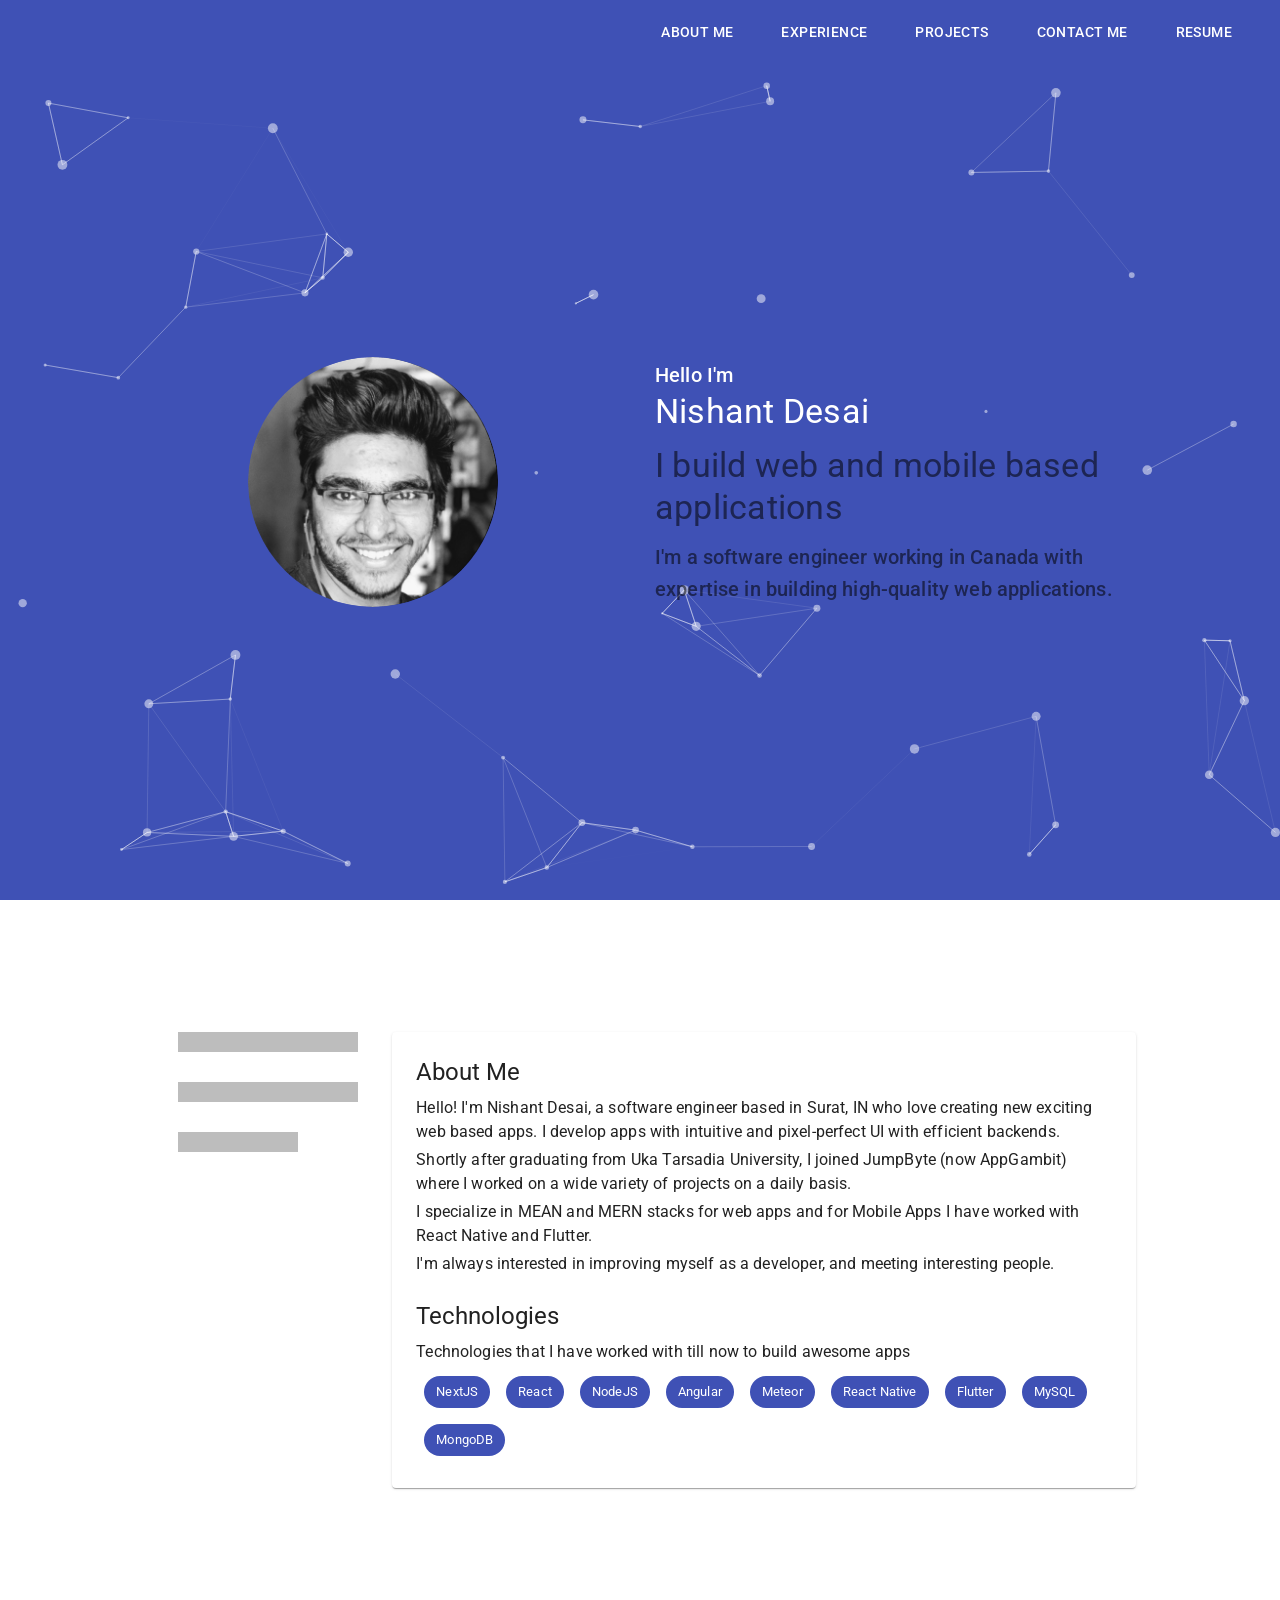
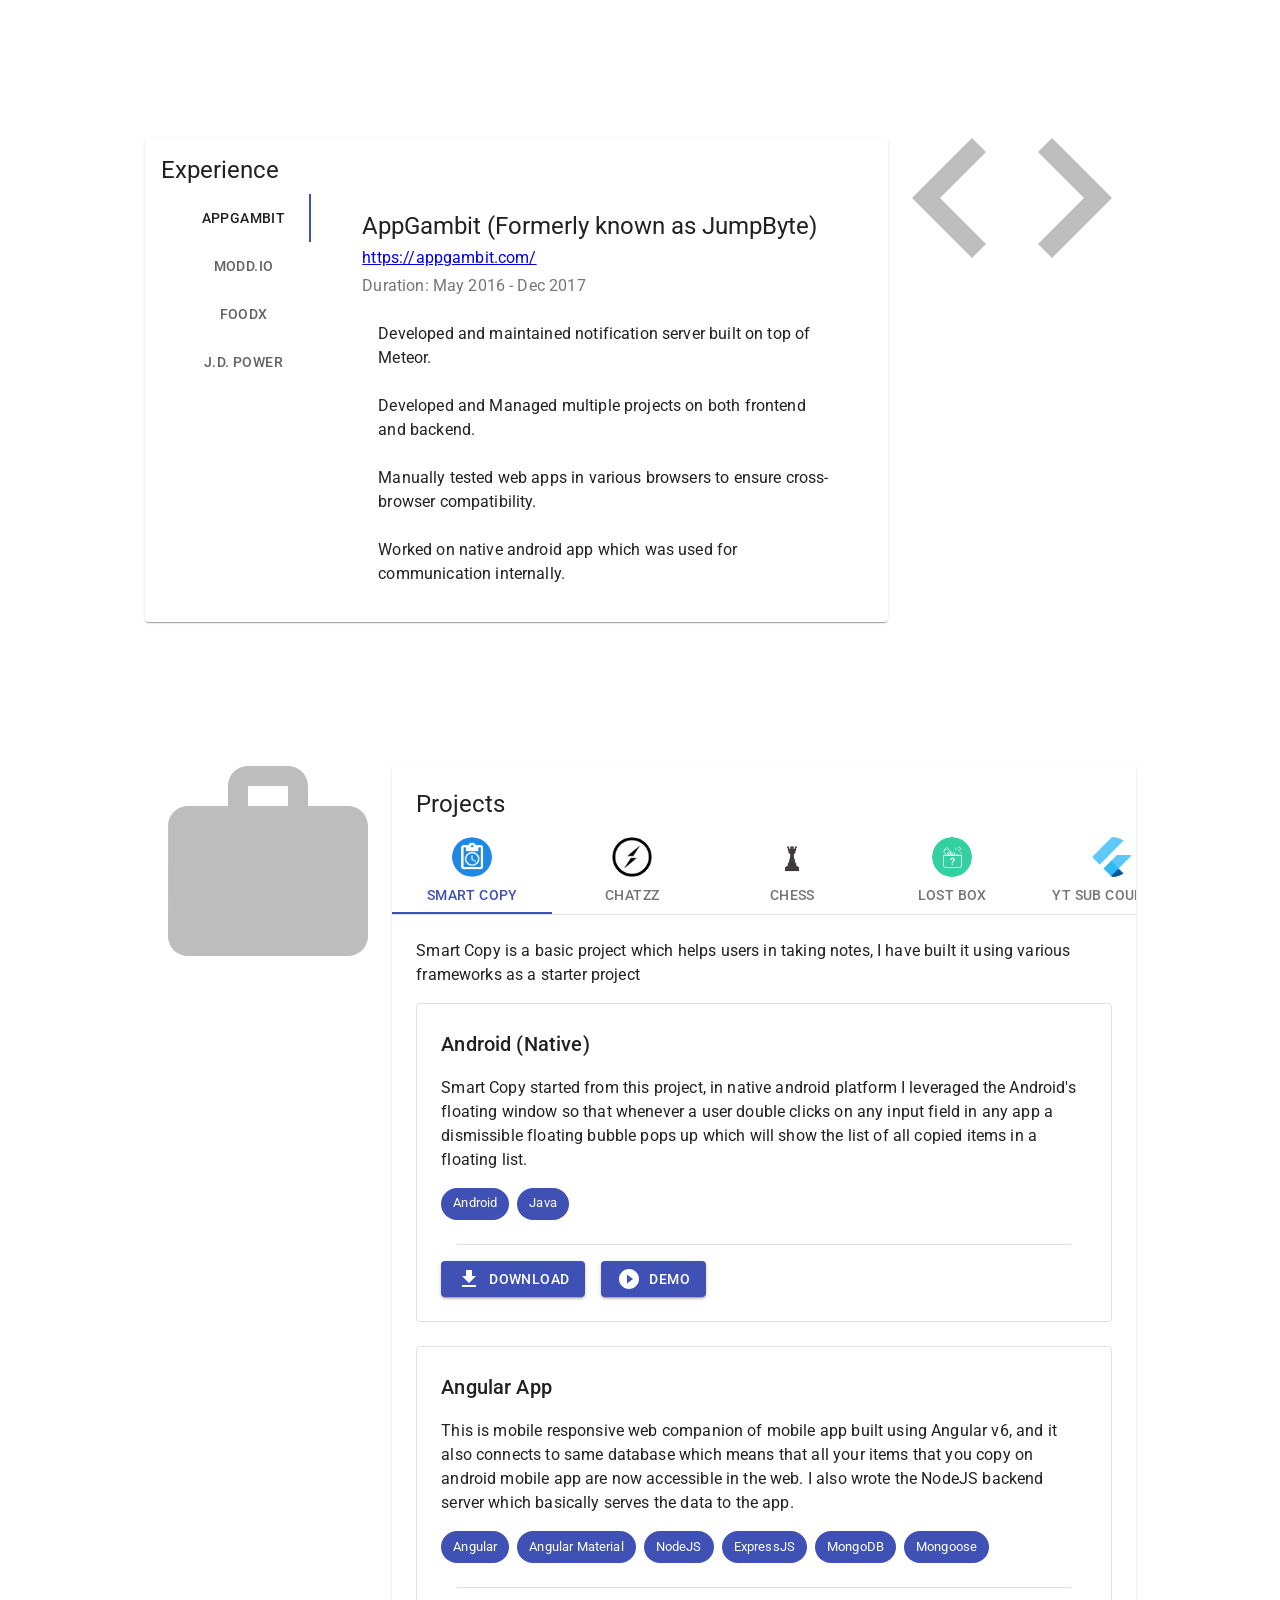
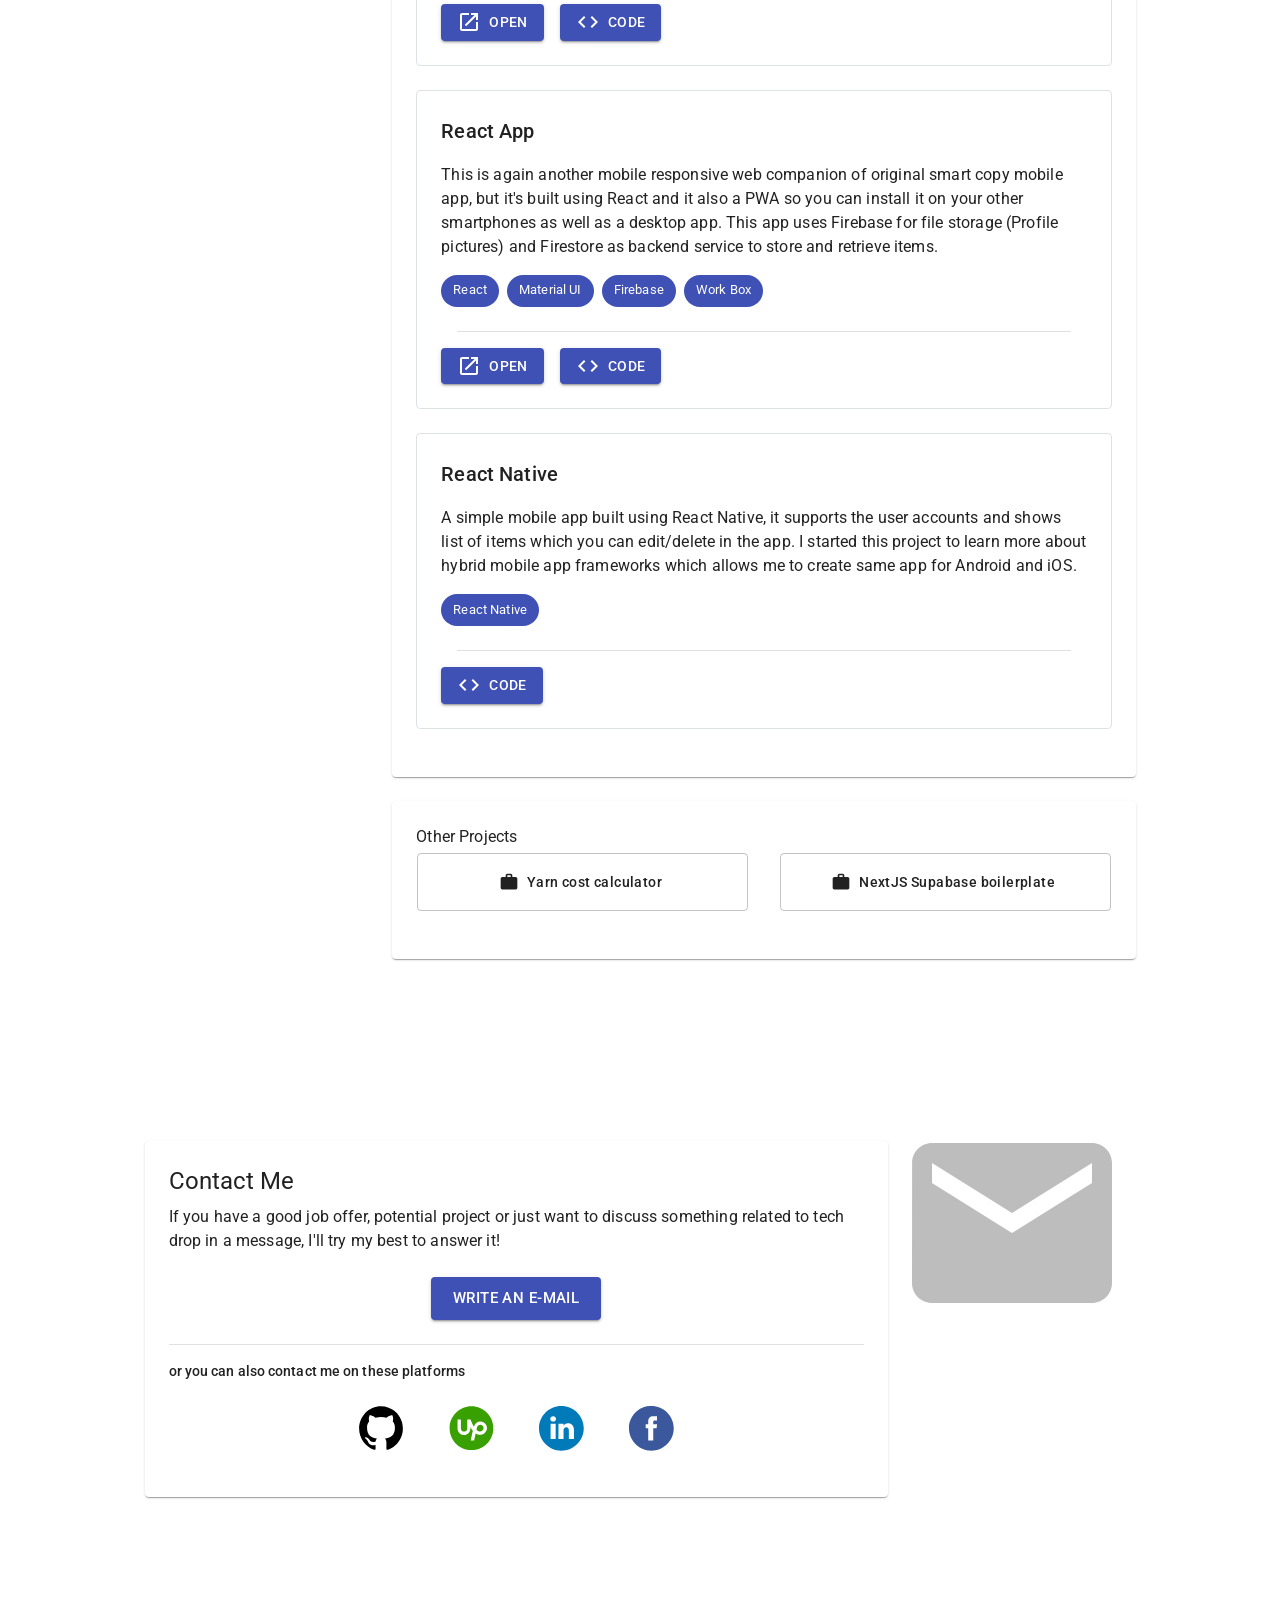
==== index.html @ 6031dba6 "update" ====
<!doctype html><html lang="en"><head><meta charset="utf-8"/><link rel="shortcut icon" href="/favicon.ico"/><meta name="viewport" content="width=device-width,initial-scale=1,shrink-to-fit=no"/><meta name="theme-color" content="#3f51b5"/><link rel="manifest" href="/manifest.json"><title>Nishant Desai</title><link rel="stylesheet" href="https://fonts.googleapis.com/css?family=Roboto:300,400,500,700&display=swap"/><link rel="stylesheet" href="/index.css"/><script defer="defer" src="/static/js/main.7602cd2b.js"></script><link href="/static/css/main.c12590a8.css" rel="stylesheet"></head><body><noscript>You need to enable JavaScript to run this app.</noscript><div id="root" style="height:100%"><div class="lds-ring-container"><div class="lds-ring"><div></div><div></div><div></div><div></div></div></div></div></body></html>
---- index.css ----
.lds-ring-container {
	display: flex;
	align-items: center;
	justify-content: center;
	height: 100%;
}

.lds-ring {
	display: inline-block;
	position: relative;
	width: 64px;
	height: 64px;
}

.lds-ring div {
	box-sizing: border-box;
	display: block;
	position: absolute;
	width: 51px;
	height: 51px;
	margin: 6px;
	border: 6px solid #3f51b5;
	border-radius: 50%;
	animation: lds-ring 1.2s cubic-bezier(0.5, 0, 0.5, 1) infinite;
	border-color: #3f51b5 transparent transparent transparent;
	-webkit-animation: lds-ring 1.2s cubic-bezier(0.5, 0, 0.5, 1) infinite;
}

.lds-ring div:nth-child(1) {
	animation-delay: -0.45s;
}

.lds-ring div:nth-child(2) {
	animation-delay: -0.3s;
}

.lds-ring div:nth-child(3) {
	animation-delay: -0.15s;
}

@keyframes lds-ring {
	0% {
		transform: rotate(0deg);
	}
	100% {
		transform: rotate(360deg);
	}
}

.no-select {
	-webkit-touch-callout: none;
	-webkit-user-select: none;
	-khtml-user-select: none;
	-moz-user-select: none;
	-ms-user-select: none;
	user-select: none;
	-webkit-tap-highlight-color: transparent;
}
---- static/css/main.c12590a8.css ----
.align-baseline{vertical-align:initial!important}.align-top{vertical-align:top!important}.align-middle{vertical-align:middle!important}.align-bottom{vertical-align:bottom!important}.align-text-bottom{vertical-align:text-bottom!important}.align-text-top{vertical-align:text-top!important}.bg-primary{background-color:#007bff!important}a.bg-primary:focus,a.bg-primary:hover,button.bg-primary:focus,button.bg-primary:hover{background-color:#0062cc!important}.bg-secondary{background-color:#6c757d!important}a.bg-secondary:focus,a.bg-secondary:hover,button.bg-secondary:focus,button.bg-secondary:hover{background-color:#545b62!important}.bg-success{background-color:#28a745!important}a.bg-success:focus,a.bg-success:hover,button.bg-success:focus,button.bg-success:hover{background-color:#1e7e34!important}.bg-info{background-color:#17a2b8!important}a.bg-info:focus,a.bg-info:hover,button.bg-info:focus,button.bg-info:hover{background-color:#117a8b!important}.bg-warning{background-color:#ffc107!important}a.bg-warning:focus,a.bg-warning:hover,button.bg-warning:focus,button.bg-warning:hover{background-color:#d39e00!important}.bg-danger{background-color:#dc3545!important}a.bg-danger:focus,a.bg-danger:hover,button.bg-danger:focus,button.bg-danger:hover{background-color:#bd2130!important}.bg-light{background-color:#f8f9fa!important}a.bg-light:focus,a.bg-light:hover,button.bg-light:focus,button.bg-light:hover{background-color:#dae0e5!important}.bg-dark{background-color:#343a40!important}a.bg-dark:focus,a.bg-dark:hover,button.bg-dark:focus,button.bg-dark:hover{background-color:#1d2124!important}.bg-white{background-color:#fff!important}.bg-transparent{background-color:initial!important}.border{border:1px solid #dee2e6!important}.border-top{border-top:1px solid #dee2e6!important}.border-right{border-right:1px solid #dee2e6!important}.border-bottom{border-bottom:1px solid #dee2e6!important}.border-left{border-left:1px solid #dee2e6!important}.border-0{border:0!important}.border-top-0{border-top:0!important}.border-right-0{border-right:0!important}.border-bottom-0{border-bottom:0!important}.border-left-0{border-left:0!important}.border-primary{border-color:#007bff!important}.border-secondary{border-color:#6c757d!important}.border-success{border-color:#28a745!important}.border-info{border-color:#17a2b8!important}.border-warning{border-color:#ffc107!important}.border-danger{border-color:#dc3545!important}.border-light{border-color:#f8f9fa!important}.border-dark{border-color:#343a40!important}.border-white{border-color:#fff!important}.rounded{border-radius:.25rem!important}.rounded-top{border-top-left-radius:.25rem!important}.rounded-right,.rounded-top{border-top-right-radius:.25rem!important}.rounded-bottom,.rounded-right{border-bottom-right-radius:.25rem!important}.rounded-bottom,.rounded-left{border-bottom-left-radius:.25rem!important}.rounded-left{border-top-left-radius:.25rem!important}.rounded-circle{border-radius:50%!important}.rounded-0{border-radius:0!important}.clearfix:after{clear:both;content:"";display:block}.d-none{display:none!important}.d-inline{display:inline!important}.d-inline-block{display:inline-block!important}.d-block{display:block!important}.d-table{display:table!important}.d-table-row{display:table-row!important}.d-table-cell{display:table-cell!important}.d-flex{display:flex!important}.d-inline-flex{display:inline-flex!important}@media (min-width:576px){.d-sm-none{display:none!important}.d-sm-inline{display:inline!important}.d-sm-inline-block{display:inline-block!important}.d-sm-block{display:block!important}.d-sm-table{display:table!important}.d-sm-table-row{display:table-row!important}.d-sm-table-cell{display:table-cell!important}.d-sm-flex{display:flex!important}.d-sm-inline-flex{display:inline-flex!important}}@media (min-width:768px){.d-md-none{display:none!important}.d-md-inline{display:inline!important}.d-md-inline-block{display:inline-block!important}.d-md-block{display:block!important}.d-md-table{display:table!important}.d-md-table-row{display:table-row!important}.d-md-table-cell{display:table-cell!important}.d-md-flex{display:flex!important}.d-md-inline-flex{display:inline-flex!important}}@media (min-width:992px){.d-lg-none{display:none!important}.d-lg-inline{display:inline!important}.d-lg-inline-block{display:inline-block!important}.d-lg-block{display:block!important}.d-lg-table{display:table!important}.d-lg-table-row{display:table-row!important}.d-lg-table-cell{display:table-cell!important}.d-lg-flex{display:flex!important}.d-lg-inline-flex{display:inline-flex!important}}@media (min-width:1200px){.d-xl-none{display:none!important}.d-xl-inline{display:inline!important}.d-xl-inline-block{display:inline-block!important}.d-xl-block{display:block!important}.d-xl-table{display:table!important}.d-xl-table-row{display:table-row!important}.d-xl-table-cell{display:table-cell!important}.d-xl-flex{display:flex!important}.d-xl-inline-flex{display:inline-flex!important}}@media print{.d-print-none{display:none!important}.d-print-inline{display:inline!important}.d-print-inline-block{display:inline-block!important}.d-print-block{display:block!important}.d-print-table{display:table!important}.d-print-table-row{display:table-row!important}.d-print-table-cell{display:table-cell!important}.d-print-flex{display:flex!important}.d-print-inline-flex{display:inline-flex!important}}.embed-responsive{display:block;overflow:hidden;padding:0;position:relative;width:100%}.embed-responsive:before{content:"";display:block}.embed-responsive .embed-responsive-item,.embed-responsive embed,.embed-responsive iframe,.embed-responsive object,.embed-responsive video{border:0;bottom:0;height:100%;left:0;position:absolute;top:0;width:100%}.embed-responsive-21by9:before{padding-top:42.85714286%}.embed-responsive-16by9:before{padding-top:56.25%}.embed-responsive-4by3:before{padding-top:75%}.embed-responsive-1by1:before{padding-top:100%}.flex-row{flex-direction:row!important}.flex-column{flex-direction:column!important}.flex-row-reverse{flex-direction:row-reverse!important}.flex-column-reverse{flex-direction:column-reverse!important}.flex-wrap{flex-wrap:wrap!important}.flex-nowrap{flex-wrap:nowrap!important}.flex-wrap-reverse{flex-wrap:wrap-reverse!important}.flex-fill{flex:1 1 auto!important}.flex-grow-0{flex-grow:0!important}.flex-grow-1{flex-grow:1!important}.flex-shrink-0{flex-shrink:0!important}.flex-shrink-1{flex-shrink:1!important}.justify-content-start{justify-content:flex-start!important}.justify-content-end{justify-content:flex-end!important}.justify-content-center{justify-content:center!important}.justify-content-between{justify-content:space-between!important}.justify-content-around{justify-content:space-around!important}.align-items-start{align-items:flex-start!important}.align-items-end{align-items:flex-end!important}.align-items-center{align-items:center!important}.align-items-baseline{align-items:baseline!important}.align-items-stretch{align-items:stretch!important}.align-content-start{align-content:flex-start!important}.align-content-end{align-content:flex-end!important}.align-content-center{align-content:center!important}.align-content-between{align-content:space-between!important}.align-content-around{align-content:space-around!important}.align-content-stretch{align-content:stretch!important}.align-self-auto{align-self:auto!important}.align-self-start{align-self:flex-start!important}.align-self-end{align-self:flex-end!important}.align-self-center{align-self:center!important}.align-self-baseline{align-self:baseline!important}.align-self-stretch{align-self:stretch!important}@media (min-width:576px){.flex-sm-row{flex-direction:row!important}.flex-sm-column{flex-direction:column!important}.flex-sm-row-reverse{flex-direction:row-reverse!important}.flex-sm-column-reverse{flex-direction:column-reverse!important}.flex-sm-wrap{flex-wrap:wrap!important}.flex-sm-nowrap{flex-wrap:nowrap!important}.flex-sm-wrap-reverse{flex-wrap:wrap-reverse!important}.flex-sm-fill{flex:1 1 auto!important}.flex-sm-grow-0{flex-grow:0!important}.flex-sm-grow-1{flex-grow:1!important}.flex-sm-shrink-0{flex-shrink:0!important}.flex-sm-shrink-1{flex-shrink:1!important}.justify-content-sm-start{justify-content:flex-start!important}.justify-content-sm-end{justify-content:flex-end!important}.justify-content-sm-center{justify-content:center!important}.justify-content-sm-between{justify-content:space-between!important}.justify-content-sm-around{justify-content:space-around!important}.align-items-sm-start{align-items:flex-start!important}.align-items-sm-end{align-items:flex-end!important}.align-items-sm-center{align-items:center!important}.align-items-sm-baseline{align-items:baseline!important}.align-items-sm-stretch{align-items:stretch!important}.align-content-sm-start{align-content:flex-start!important}.align-content-sm-end{align-content:flex-end!important}.align-content-sm-center{align-content:center!important}.align-content-sm-between{align-content:space-between!important}.align-content-sm-around{align-content:space-around!important}.align-content-sm-stretch{align-content:stretch!important}.align-self-sm-auto{align-self:auto!important}.align-self-sm-start{align-self:flex-start!important}.align-self-sm-end{align-self:flex-end!important}.align-self-sm-center{align-self:center!important}.align-self-sm-baseline{align-self:baseline!important}.align-self-sm-stretch{align-self:stretch!important}}@media (min-width:768px){.flex-md-row{flex-direction:row!important}.flex-md-column{flex-direction:column!important}.flex-md-row-reverse{flex-direction:row-reverse!important}.flex-md-column-reverse{flex-direction:column-reverse!important}.flex-md-wrap{flex-wrap:wrap!important}.flex-md-nowrap{flex-wrap:nowrap!important}.flex-md-wrap-reverse{flex-wrap:wrap-reverse!important}.flex-md-fill{flex:1 1 auto!important}.flex-md-grow-0{flex-grow:0!important}.flex-md-grow-1{flex-grow:1!important}.flex-md-shrink-0{flex-shrink:0!important}.flex-md-shrink-1{flex-shrink:1!important}.justify-content-md-start{justify-content:flex-start!important}.justify-content-md-end{justify-content:flex-end!important}.justify-content-md-center{justify-content:center!important}.justify-content-md-between{justify-content:space-between!important}.justify-content-md-around{justify-content:space-around!important}.align-items-md-start{align-items:flex-start!important}.align-items-md-end{align-items:flex-end!important}.align-items-md-center{align-items:center!important}.align-items-md-baseline{align-items:baseline!important}.align-items-md-stretch{align-items:stretch!important}.align-content-md-start{align-content:flex-start!important}.align-content-md-end{align-content:flex-end!important}.align-content-md-center{align-content:center!important}.align-content-md-between{align-content:space-between!important}.align-content-md-around{align-content:space-around!important}.align-content-md-stretch{align-content:stretch!important}.align-self-md-auto{align-self:auto!important}.align-self-md-start{align-self:flex-start!important}.align-self-md-end{align-self:flex-end!important}.align-self-md-center{align-self:center!important}.align-self-md-baseline{align-self:baseline!important}.align-self-md-stretch{align-self:stretch!important}}@media (min-width:992px){.flex-lg-row{flex-direction:row!important}.flex-lg-column{flex-direction:column!important}.flex-lg-row-reverse{flex-direction:row-reverse!important}.flex-lg-column-reverse{flex-direction:column-reverse!important}.flex-lg-wrap{flex-wrap:wrap!important}.flex-lg-nowrap{flex-wrap:nowrap!important}.flex-lg-wrap-reverse{flex-wrap:wrap-reverse!important}.flex-lg-fill{flex:1 1 auto!important}.flex-lg-grow-0{flex-grow:0!important}.flex-lg-grow-1{flex-grow:1!important}.flex-lg-shrink-0{flex-shrink:0!important}.flex-lg-shrink-1{flex-shrink:1!important}.justify-content-lg-start{justify-content:flex-start!important}.justify-content-lg-end{justify-content:flex-end!important}.justify-content-lg-center{justify-content:center!important}.justify-content-lg-between{justify-content:space-between!important}.justify-content-lg-around{justify-content:space-around!important}.align-items-lg-start{align-items:flex-start!important}.align-items-lg-end{align-items:flex-end!important}.align-items-lg-center{align-items:center!important}.align-items-lg-baseline{align-items:baseline!important}.align-items-lg-stretch{align-items:stretch!important}.align-content-lg-start{align-content:flex-start!important}.align-content-lg-end{align-content:flex-end!important}.align-content-lg-center{align-content:center!important}.align-content-lg-between{align-content:space-between!important}.align-content-lg-around{align-content:space-around!important}.align-content-lg-stretch{align-content:stretch!important}.align-self-lg-auto{align-self:auto!important}.align-self-lg-start{align-self:flex-start!important}.align-self-lg-end{align-self:flex-end!important}.align-self-lg-center{align-self:center!important}.align-self-lg-baseline{align-self:baseline!important}.align-self-lg-stretch{align-self:stretch!important}}@media (min-width:1200px){.flex-xl-row{flex-direction:row!important}.flex-xl-column{flex-direction:column!important}.flex-xl-row-reverse{flex-direction:row-reverse!important}.flex-xl-column-reverse{flex-direction:column-reverse!important}.flex-xl-wrap{flex-wrap:wrap!important}.flex-xl-nowrap{flex-wrap:nowrap!important}.flex-xl-wrap-reverse{flex-wrap:wrap-reverse!important}.flex-xl-fill{flex:1 1 auto!important}.flex-xl-grow-0{flex-grow:0!important}.flex-xl-grow-1{flex-grow:1!important}.flex-xl-shrink-0{flex-shrink:0!important}.flex-xl-shrink-1{flex-shrink:1!important}.justify-content-xl-start{justify-content:flex-start!important}.justify-content-xl-end{justify-content:flex-end!important}.justify-content-xl-center{justify-content:center!important}.justify-content-xl-between{justify-content:space-between!important}.justify-content-xl-around{justify-content:space-around!important}.align-items-xl-start{align-items:flex-start!important}.align-items-xl-end{align-items:flex-end!important}.align-items-xl-center{align-items:center!important}.align-items-xl-baseline{align-items:baseline!important}.align-items-xl-stretch{align-items:stretch!important}.align-content-xl-start{align-content:flex-start!important}.align-content-xl-end{align-content:flex-end!important}.align-content-xl-center{align-content:center!important}.align-content-xl-between{align-content:space-between!important}.align-content-xl-around{align-content:space-around!important}.align-content-xl-stretch{align-content:stretch!important}.align-self-xl-auto{align-self:auto!important}.align-self-xl-start{align-self:flex-start!important}.align-self-xl-end{align-self:flex-end!important}.align-self-xl-center{align-self:center!important}.align-self-xl-baseline{align-self:baseline!important}.align-self-xl-stretch{align-self:stretch!important}}.float-left{float:left!important}.float-right{float:right!important}.float-none{float:none!important}@media (min-width:576px){.float-sm-left{float:left!important}.float-sm-right{float:right!important}.float-sm-none{float:none!important}}@media (min-width:768px){.float-md-left{float:left!important}.float-md-right{float:right!important}.float-md-none{float:none!important}}@media (min-width:992px){.float-lg-left{float:left!important}.float-lg-right{float:right!important}.float-lg-none{float:none!important}}@media (min-width:1200px){.float-xl-left{float:left!important}.float-xl-right{float:right!important}.float-xl-none{float:none!important}}.position-static{position:static!important}.position-relative{position:relative!important}.position-absolute{position:absolute!important}.position-fixed{position:fixed!important}.position-sticky{position:-webkit-sticky!important;position:sticky!important}.fixed-top{top:0}.fixed-bottom,.fixed-top{left:0;position:fixed;right:0;z-index:1030}.fixed-bottom{bottom:0}@supports ((position:-webkit-sticky) or (position:sticky)){.sticky-top{position:-webkit-sticky;position:sticky;top:0;z-index:1020}}.sr-only{clip:rect(0,0,0,0);border:0;height:1px;overflow:hidden;padding:0;position:absolute;white-space:nowrap;width:1px}.sr-only-focusable:active,.sr-only-focusable:focus{clip:auto;height:auto;overflow:visible;position:static;white-space:normal;width:auto}.shadow-sm{box-shadow:0 .125rem .25rem rgba(0,0,0,.075)!important}.shadow{box-shadow:0 .5rem 1rem rgba(0,0,0,.15)!important}.shadow-lg{box-shadow:0 1rem 3rem rgba(0,0,0,.175)!important}.shadow-none{box-shadow:none!important}.w-25{width:25%!important}.w-50{width:50%!important}.w-75{width:75%!important}.w-100{width:100%!important}.w-auto{width:auto!important}.h-25{height:25%!important}.h-50{height:50%!important}.h-75{height:75%!important}.h-100{height:100%!important}.h-auto{height:auto!important}.mw-100{max-width:100%!important}.mh-100{max-height:100%!important}.m-0{margin:0!important}.mt-0,.my-0{margin-top:0!important}.mr-0,.mx-0{margin-right:0!important}.mb-0,.my-0{margin-bottom:0!important}.ml-0,.mx-0{margin-left:0!important}.m-1{margin:.25rem!important}.mt-1,.my-1{margin-top:.25rem!important}.mr-1,.mx-1{margin-right:.25rem!important}.mb-1,.my-1{margin-bottom:.25rem!important}.ml-1,.mx-1{margin-left:.25rem!important}.m-2{margin:.5rem!important}.mt-2,.my-2{margin-top:.5rem!important}.mr-2,.mx-2{margin-right:.5rem!important}.mb-2,.my-2{margin-bottom:.5rem!important}.ml-2,.mx-2{margin-left:.5rem!important}.m-3{margin:1rem!important}.mt-3,.my-3{margin-top:1rem!important}.mr-3,.mx-3{margin-right:1rem!important}.mb-3,.my-3{margin-bottom:1rem!important}.ml-3,.mx-3{margin-left:1rem!important}.m-4{margin:1.5rem!important}.mt-4,.my-4{margin-top:1.5rem!important}.mr-4,.mx-4{margin-right:1.5rem!important}.mb-4,.my-4{margin-bottom:1.5rem!important}.ml-4,.mx-4{margin-left:1.5rem!important}.m-5{margin:3rem!important}.mt-5,.my-5{margin-top:3rem!important}.mr-5,.mx-5{margin-right:3rem!important}.mb-5,.my-5{margin-bottom:3rem!important}.ml-5,.mx-5{margin-left:3rem!important}.p-0{padding:0!important}.pt-0,.py-0{padding-top:0!important}.pr-0,.px-0{padding-right:0!important}.pb-0,.py-0{padding-bottom:0!important}.pl-0,.px-0{padding-left:0!important}.p-1{padding:.25rem!important}.pt-1,.py-1{padding-top:.25rem!important}.pr-1,.px-1{padding-right:.25rem!important}.pb-1,.py-1{padding-bottom:.25rem!important}.pl-1,.px-1{padding-left:.25rem!important}.p-2{padding:.5rem!important}.pt-2,.py-2{padding-top:.5rem!important}.pr-2,.px-2{padding-right:.5rem!important}.pb-2,.py-2{padding-bottom:.5rem!important}.pl-2,.px-2{padding-left:.5rem!important}.p-3{padding:1rem!important}.pt-3,.py-3{padding-top:1rem!important}.pr-3,.px-3{padding-right:1rem!important}.pb-3,.py-3{padding-bottom:1rem!important}.pl-3,.px-3{padding-left:1rem!important}.p-4{padding:1.5rem!important}.pt-4,.py-4{padding-top:1.5rem!important}.pr-4,.px-4{padding-right:1.5rem!important}.pb-4,.py-4{padding-bottom:1.5rem!important}.pl-4,.px-4{padding-left:1.5rem!important}.p-5{padding:3rem!important}.pt-5,.py-5{padding-top:3rem!important}.pr-5,.px-5{padding-right:3rem!important}.pb-5,.py-5{padding-bottom:3rem!important}.pl-5,.px-5{padding-left:3rem!important}.m-auto{margin:auto!important}.mt-auto,.my-auto{margin-top:auto!important}.mr-auto,.mx-auto{margin-right:auto!important}.mb-auto,.my-auto{margin-bottom:auto!important}.ml-auto,.mx-auto{margin-left:auto!important}@media (min-width:576px){.m-sm-0{margin:0!important}.mt-sm-0,.my-sm-0{margin-top:0!important}.mr-sm-0,.mx-sm-0{margin-right:0!important}.mb-sm-0,.my-sm-0{margin-bottom:0!important}.ml-sm-0,.mx-sm-0{margin-left:0!important}.m-sm-1{margin:.25rem!important}.mt-sm-1,.my-sm-1{margin-top:.25rem!important}.mr-sm-1,.mx-sm-1{margin-right:.25rem!important}.mb-sm-1,.my-sm-1{margin-bottom:.25rem!important}.ml-sm-1,.mx-sm-1{margin-left:.25rem!important}.m-sm-2{margin:.5rem!important}.mt-sm-2,.my-sm-2{margin-top:.5rem!important}.mr-sm-2,.mx-sm-2{margin-right:.5rem!important}.mb-sm-2,.my-sm-2{margin-bottom:.5rem!important}.ml-sm-2,.mx-sm-2{margin-left:.5rem!important}.m-sm-3{margin:1rem!important}.mt-sm-3,.my-sm-3{margin-top:1rem!important}.mr-sm-3,.mx-sm-3{margin-right:1rem!important}.mb-sm-3,.my-sm-3{margin-bottom:1rem!important}.ml-sm-3,.mx-sm-3{margin-left:1rem!important}.m-sm-4{margin:1.5rem!important}.mt-sm-4,.my-sm-4{margin-top:1.5rem!important}.mr-sm-4,.mx-sm-4{margin-right:1.5rem!important}.mb-sm-4,.my-sm-4{margin-bottom:1.5rem!important}.ml-sm-4,.mx-sm-4{margin-left:1.5rem!important}.m-sm-5{margin:3rem!important}.mt-sm-5,.my-sm-5{margin-top:3rem!important}.mr-sm-5,.mx-sm-5{margin-right:3rem!important}.mb-sm-5,.my-sm-5{margin-bottom:3rem!important}.ml-sm-5,.mx-sm-5{margin-left:3rem!important}.p-sm-0{padding:0!important}.pt-sm-0,.py-sm-0{padding-top:0!important}.pr-sm-0,.px-sm-0{padding-right:0!important}.pb-sm-0,.py-sm-0{padding-bottom:0!important}.pl-sm-0,.px-sm-0{padding-left:0!important}.p-sm-1{padding:.25rem!important}.pt-sm-1,.py-sm-1{padding-top:.25rem!important}.pr-sm-1,.px-sm-1{padding-right:.25rem!important}.pb-sm-1,.py-sm-1{padding-bottom:.25rem!important}.pl-sm-1,.px-sm-1{padding-left:.25rem!important}.p-sm-2{padding:.5rem!important}.pt-sm-2,.py-sm-2{padding-top:.5rem!important}.pr-sm-2,.px-sm-2{padding-right:.5rem!important}.pb-sm-2,.py-sm-2{padding-bottom:.5rem!important}.pl-sm-2,.px-sm-2{padding-left:.5rem!important}.p-sm-3{padding:1rem!important}.pt-sm-3,.py-sm-3{padding-top:1rem!important}.pr-sm-3,.px-sm-3{padding-right:1rem!important}.pb-sm-3,.py-sm-3{padding-bottom:1rem!important}.pl-sm-3,.px-sm-3{padding-left:1rem!important}.p-sm-4{padding:1.5rem!important}.pt-sm-4,.py-sm-4{padding-top:1.5rem!important}.pr-sm-4,.px-sm-4{padding-right:1.5rem!important}.pb-sm-4,.py-sm-4{padding-bottom:1.5rem!important}.pl-sm-4,.px-sm-4{padding-left:1.5rem!important}.p-sm-5{padding:3rem!important}.pt-sm-5,.py-sm-5{padding-top:3rem!important}.pr-sm-5,.px-sm-5{padding-right:3rem!important}.pb-sm-5,.py-sm-5{padding-bottom:3rem!important}.pl-sm-5,.px-sm-5{padding-left:3rem!important}.m-sm-auto{margin:auto!important}.mt-sm-auto,.my-sm-auto{margin-top:auto!important}.mr-sm-auto,.mx-sm-auto{margin-right:auto!important}.mb-sm-auto,.my-sm-auto{margin-bottom:auto!important}.ml-sm-auto,.mx-sm-auto{margin-left:auto!important}}@media (min-width:768px){.m-md-0{margin:0!important}.mt-md-0,.my-md-0{margin-top:0!important}.mr-md-0,.mx-md-0{margin-right:0!important}.mb-md-0,.my-md-0{margin-bottom:0!important}.ml-md-0,.mx-md-0{margin-left:0!important}.m-md-1{margin:.25rem!important}.mt-md-1,.my-md-1{margin-top:.25rem!important}.mr-md-1,.mx-md-1{margin-right:.25rem!important}.mb-md-1,.my-md-1{margin-bottom:.25rem!important}.ml-md-1,.mx-md-1{margin-left:.25rem!important}.m-md-2{margin:.5rem!important}.mt-md-2,.my-md-2{margin-top:.5rem!important}.mr-md-2,.mx-md-2{margin-right:.5rem!important}.mb-md-2,.my-md-2{margin-bottom:.5rem!important}.ml-md-2,.mx-md-2{margin-left:.5rem!important}.m-md-3{margin:1rem!important}.mt-md-3,.my-md-3{margin-top:1rem!important}.mr-md-3,.mx-md-3{margin-right:1rem!important}.mb-md-3,.my-md-3{margin-bottom:1rem!important}.ml-md-3,.mx-md-3{margin-left:1rem!important}.m-md-4{margin:1.5rem!important}.mt-md-4,.my-md-4{margin-top:1.5rem!important}.mr-md-4,.mx-md-4{margin-right:1.5rem!important}.mb-md-4,.my-md-4{margin-bottom:1.5rem!important}.ml-md-4,.mx-md-4{margin-left:1.5rem!important}.m-md-5{margin:3rem!important}.mt-md-5,.my-md-5{margin-top:3rem!important}.mr-md-5,.mx-md-5{margin-right:3rem!important}.mb-md-5,.my-md-5{margin-bottom:3rem!important}.ml-md-5,.mx-md-5{margin-left:3rem!important}.p-md-0{padding:0!important}.pt-md-0,.py-md-0{padding-top:0!important}.pr-md-0,.px-md-0{padding-right:0!important}.pb-md-0,.py-md-0{padding-bottom:0!important}.pl-md-0,.px-md-0{padding-left:0!important}.p-md-1{padding:.25rem!important}.pt-md-1,.py-md-1{padding-top:.25rem!important}.pr-md-1,.px-md-1{padding-right:.25rem!important}.pb-md-1,.py-md-1{padding-bottom:.25rem!important}.pl-md-1,.px-md-1{padding-left:.25rem!important}.p-md-2{padding:.5rem!important}.pt-md-2,.py-md-2{padding-top:.5rem!important}.pr-md-2,.px-md-2{padding-right:.5rem!important}.pb-md-2,.py-md-2{padding-bottom:.5rem!important}.pl-md-2,.px-md-2{padding-left:.5rem!important}.p-md-3{padding:1rem!important}.pt-md-3,.py-md-3{padding-top:1rem!important}.pr-md-3,.px-md-3{padding-right:1rem!important}.pb-md-3,.py-md-3{padding-bottom:1rem!important}.pl-md-3,.px-md-3{padding-left:1rem!important}.p-md-4{padding:1.5rem!important}.pt-md-4,.py-md-4{padding-top:1.5rem!important}.pr-md-4,.px-md-4{padding-right:1.5rem!important}.pb-md-4,.py-md-4{padding-bottom:1.5rem!important}.pl-md-4,.px-md-4{padding-left:1.5rem!important}.p-md-5{padding:3rem!important}.pt-md-5,.py-md-5{padding-top:3rem!important}.pr-md-5,.px-md-5{padding-right:3rem!important}.pb-md-5,.py-md-5{padding-bottom:3rem!important}.pl-md-5,.px-md-5{padding-left:3rem!important}.m-md-auto{margin:auto!important}.mt-md-auto,.my-md-auto{margin-top:auto!important}.mr-md-auto,.mx-md-auto{margin-right:auto!important}.mb-md-auto,.my-md-auto{margin-bottom:auto!important}.ml-md-auto,.mx-md-auto{margin-left:auto!important}}@media (min-width:992px){.m-lg-0{margin:0!important}.mt-lg-0,.my-lg-0{margin-top:0!important}.mr-lg-0,.mx-lg-0{margin-right:0!important}.mb-lg-0,.my-lg-0{margin-bottom:0!important}.ml-lg-0,.mx-lg-0{margin-left:0!important}.m-lg-1{margin:.25rem!important}.mt-lg-1,.my-lg-1{margin-top:.25rem!important}.mr-lg-1,.mx-lg-1{margin-right:.25rem!important}.mb-lg-1,.my-lg-1{margin-bottom:.25rem!important}.ml-lg-1,.mx-lg-1{margin-left:.25rem!important}.m-lg-2{margin:.5rem!important}.mt-lg-2,.my-lg-2{margin-top:.5rem!important}.mr-lg-2,.mx-lg-2{margin-right:.5rem!important}.mb-lg-2,.my-lg-2{margin-bottom:.5rem!important}.ml-lg-2,.mx-lg-2{margin-left:.5rem!important}.m-lg-3{margin:1rem!important}.mt-lg-3,.my-lg-3{margin-top:1rem!important}.mr-lg-3,.mx-lg-3{margin-right:1rem!important}.mb-lg-3,.my-lg-3{margin-bottom:1rem!important}.ml-lg-3,.mx-lg-3{margin-left:1rem!important}.m-lg-4{margin:1.5rem!important}.mt-lg-4,.my-lg-4{margin-top:1.5rem!important}.mr-lg-4,.mx-lg-4{margin-right:1.5rem!important}.mb-lg-4,.my-lg-4{margin-bottom:1.5rem!important}.ml-lg-4,.mx-lg-4{margin-left:1.5rem!important}.m-lg-5{margin:3rem!important}.mt-lg-5,.my-lg-5{margin-top:3rem!important}.mr-lg-5,.mx-lg-5{margin-right:3rem!important}.mb-lg-5,.my-lg-5{margin-bottom:3rem!important}.ml-lg-5,.mx-lg-5{margin-left:3rem!important}.p-lg-0{padding:0!important}.pt-lg-0,.py-lg-0{padding-top:0!important}.pr-lg-0,.px-lg-0{padding-right:0!important}.pb-lg-0,.py-lg-0{padding-bottom:0!important}.pl-lg-0,.px-lg-0{padding-left:0!important}.p-lg-1{padding:.25rem!important}.pt-lg-1,.py-lg-1{padding-top:.25rem!important}.pr-lg-1,.px-lg-1{padding-right:.25rem!important}.pb-lg-1,.py-lg-1{padding-bottom:.25rem!important}.pl-lg-1,.px-lg-1{padding-left:.25rem!important}.p-lg-2{padding:.5rem!important}.pt-lg-2,.py-lg-2{padding-top:.5rem!important}.pr-lg-2,.px-lg-2{padding-right:.5rem!important}.pb-lg-2,.py-lg-2{padding-bottom:.5rem!important}.pl-lg-2,.px-lg-2{padding-left:.5rem!important}.p-lg-3{padding:1rem!important}.pt-lg-3,.py-lg-3{padding-top:1rem!important}.pr-lg-3,.px-lg-3{padding-right:1rem!important}.pb-lg-3,.py-lg-3{padding-bottom:1rem!important}.pl-lg-3,.px-lg-3{padding-left:1rem!important}.p-lg-4{padding:1.5rem!important}.pt-lg-4,.py-lg-4{padding-top:1.5rem!important}.pr-lg-4,.px-lg-4{padding-right:1.5rem!important}.pb-lg-4,.py-lg-4{padding-bottom:1.5rem!important}.pl-lg-4,.px-lg-4{padding-left:1.5rem!important}.p-lg-5{padding:3rem!important}.pt-lg-5,.py-lg-5{padding-top:3rem!important}.pr-lg-5,.px-lg-5{padding-right:3rem!important}.pb-lg-5,.py-lg-5{padding-bottom:3rem!important}.pl-lg-5,.px-lg-5{padding-left:3rem!important}.m-lg-auto{margin:auto!important}.mt-lg-auto,.my-lg-auto{margin-top:auto!important}.mr-lg-auto,.mx-lg-auto{margin-right:auto!important}.mb-lg-auto,.my-lg-auto{margin-bottom:auto!important}.ml-lg-auto,.mx-lg-auto{margin-left:auto!important}}@media (min-width:1200px){.m-xl-0{margin:0!important}.mt-xl-0,.my-xl-0{margin-top:0!important}.mr-xl-0,.mx-xl-0{margin-right:0!important}.mb-xl-0,.my-xl-0{margin-bottom:0!important}.ml-xl-0,.mx-xl-0{margin-left:0!important}.m-xl-1{margin:.25rem!important}.mt-xl-1,.my-xl-1{margin-top:.25rem!important}.mr-xl-1,.mx-xl-1{margin-right:.25rem!important}.mb-xl-1,.my-xl-1{margin-bottom:.25rem!important}.ml-xl-1,.mx-xl-1{margin-left:.25rem!important}.m-xl-2{margin:.5rem!important}.mt-xl-2,.my-xl-2{margin-top:.5rem!important}.mr-xl-2,.mx-xl-2{margin-right:.5rem!important}.mb-xl-2,.my-xl-2{margin-bottom:.5rem!important}.ml-xl-2,.mx-xl-2{margin-left:.5rem!important}.m-xl-3{margin:1rem!important}.mt-xl-3,.my-xl-3{margin-top:1rem!important}.mr-xl-3,.mx-xl-3{margin-right:1rem!important}.mb-xl-3,.my-xl-3{margin-bottom:1rem!important}.ml-xl-3,.mx-xl-3{margin-left:1rem!important}.m-xl-4{margin:1.5rem!important}.mt-xl-4,.my-xl-4{margin-top:1.5rem!important}.mr-xl-4,.mx-xl-4{margin-right:1.5rem!important}.mb-xl-4,.my-xl-4{margin-bottom:1.5rem!important}.ml-xl-4,.mx-xl-4{margin-left:1.5rem!important}.m-xl-5{margin:3rem!important}.mt-xl-5,.my-xl-5{margin-top:3rem!important}.mr-xl-5,.mx-xl-5{margin-right:3rem!important}.mb-xl-5,.my-xl-5{margin-bottom:3rem!important}.ml-xl-5,.mx-xl-5{margin-left:3rem!important}.p-xl-0{padding:0!important}.pt-xl-0,.py-xl-0{padding-top:0!important}.pr-xl-0,.px-xl-0{padding-right:0!important}.pb-xl-0,.py-xl-0{padding-bottom:0!important}.pl-xl-0,.px-xl-0{padding-left:0!important}.p-xl-1{padding:.25rem!important}.pt-xl-1,.py-xl-1{padding-top:.25rem!important}.pr-xl-1,.px-xl-1{padding-right:.25rem!important}.pb-xl-1,.py-xl-1{padding-bottom:.25rem!important}.pl-xl-1,.px-xl-1{padding-left:.25rem!important}.p-xl-2{padding:.5rem!important}.pt-xl-2,.py-xl-2{padding-top:.5rem!important}.pr-xl-2,.px-xl-2{padding-right:.5rem!important}.pb-xl-2,.py-xl-2{padding-bottom:.5rem!important}.pl-xl-2,.px-xl-2{padding-left:.5rem!important}.p-xl-3{padding:1rem!important}.pt-xl-3,.py-xl-3{padding-top:1rem!important}.pr-xl-3,.px-xl-3{padding-right:1rem!important}.pb-xl-3,.py-xl-3{padding-bottom:1rem!important}.pl-xl-3,.px-xl-3{padding-left:1rem!important}.p-xl-4{padding:1.5rem!important}.pt-xl-4,.py-xl-4{padding-top:1.5rem!important}.pr-xl-4,.px-xl-4{padding-right:1.5rem!important}.pb-xl-4,.py-xl-4{padding-bottom:1.5rem!important}.pl-xl-4,.px-xl-4{padding-left:1.5rem!important}.p-xl-5{padding:3rem!important}.pt-xl-5,.py-xl-5{padding-top:3rem!important}.pr-xl-5,.px-xl-5{padding-right:3rem!important}.pb-xl-5,.py-xl-5{padding-bottom:3rem!important}.pl-xl-5,.px-xl-5{padding-left:3rem!important}.m-xl-auto{margin:auto!important}.mt-xl-auto,.my-xl-auto{margin-top:auto!important}.mr-xl-auto,.mx-xl-auto{margin-right:auto!important}.mb-xl-auto,.my-xl-auto{margin-bottom:auto!important}.ml-xl-auto,.mx-xl-auto{margin-left:auto!important}}.text-monospace{font-family:SFMono-Regular,Menlo,Monaco,Consolas,Liberation Mono,Courier New,monospace}.text-justify{text-align:justify!important}.text-nowrap{white-space:nowrap!important}.text-truncate{overflow:hidden;text-overflow:ellipsis;white-space:nowrap}.text-left{text-align:left!important}.text-right{text-align:right!important}.text-center{text-align:center!important}@media (min-width:576px){.text-sm-left{text-align:left!important}.text-sm-right{text-align:right!important}.text-sm-center{text-align:center!important}}@media (min-width:768px){.text-md-left{text-align:left!important}.text-md-right{text-align:right!important}.text-md-center{text-align:center!important}}@media (min-width:992px){.text-lg-left{text-align:left!important}.text-lg-right{text-align:right!important}.text-lg-center{text-align:center!important}}@media (min-width:1200px){.text-xl-left{text-align:left!important}.text-xl-right{text-align:right!important}.text-xl-center{text-align:center!important}}.text-lowercase{text-transform:lowercase!important}.text-uppercase{text-transform:uppercase!important}.text-capitalize{text-transform:capitalize!important}.font-weight-light{font-weight:300!important}.font-weight-normal{font-weight:400!important}.font-weight-bold{font-weight:700!important}.font-italic{font-style:italic!important}.text-white{color:#fff!important}.text-primary{color:#007bff!important}a.text-primary:focus,a.text-primary:hover{color:#0062cc!important}.text-secondary{color:#6c757d!important}a.text-secondary:focus,a.text-secondary:hover{color:#545b62!important}.text-success{color:#28a745!important}a.text-success:focus,a.text-success:hover{color:#1e7e34!important}.text-info{color:#17a2b8!important}a.text-info:focus,a.text-info:hover{color:#117a8b!important}.text-warning{color:#ffc107!important}a.text-warning:focus,a.text-warning:hover{color:#d39e00!important}.text-danger{color:#dc3545!important}a.text-danger:focus,a.text-danger:hover{color:#bd2130!important}.text-light{color:#f8f9fa!important}a.text-light:focus,a.text-light:hover{color:#dae0e5!important}.text-dark{color:#343a40!important}a.text-dark:focus,a.text-dark:hover{color:#1d2124!important}.text-body{color:#212529!important}.text-muted{color:#6c757d!important}.text-black-50{color:rgba(0,0,0,.5)!important}.text-white-50{color:hsla(0,0%,100%,.5)!important}.text-hide{background-color:initial;border:0;color:transparent;font:0/0 a;text-shadow:none}.visible{visibility:visible!important}.invisible{visibility:hidden!important}
/*!
 * Bootstrap Grid Only (grid and responsive utilities extracted from Bootstrap 4.1.3)
 * GitHub: https://github.com/dmhendricks/bootstrap-grid-css
 * Bootstrap License: MIT (https://github.com/twbs/bootstrap/blob/v4-dev/LICENSE)
 * Credits: Twitter, Inc. & The Bootstrap Authors (https://github.com/twbs/bootstrap/graphs/contributors)
 */html{-ms-overflow-style:scrollbar;box-sizing:border-box}*,:after,:before{box-sizing:inherit}.bootstrap-wrapper .clearfix:after{clear:both;content:"";display:block}.bootstrap-wrapper .visible{visibility:visible!important}.bootstrap-wrapper .invisible{visibility:hidden!important}.bootstrap-wrapper .hidden-xs-up{display:none!important}@media(max-width:575.98px){.bootstrap-wrapper .hidden-xs-down{display:none!important}}@media(min-width:576px){.bootstrap-wrapper .hidden-sm-up{display:none!important}}@media(max-width:767.98px){.bootstrap-wrapper .hidden-sm-down{display:none!important}}@media(min-width:768px){.bootstrap-wrapper .hidden-md-up{display:none!important}}@media(max-width:991.98px){.bootstrap-wrapper .hidden-md-down{display:none!important}}@media(min-width:992px){.bootstrap-wrapper .hidden-lg-up{display:none!important}}@media(max-width:1199.98px){.bootstrap-wrapper .hidden-lg-down{display:none!important}}@media(min-width:1200px){.bootstrap-wrapper .hidden-xl-up{display:none!important}}.bootstrap-wrapper .hidden-xl-down,.bootstrap-wrapper .visible-print-block{display:none!important}@media print{.bootstrap-wrapper .visible-print-block{display:block!important}}.bootstrap-wrapper .visible-print-inline{display:none!important}@media print{.bootstrap-wrapper .visible-print-inline{display:inline!important}}.bootstrap-wrapper .visible-print-inline-block{display:none!important}@media print{.bootstrap-wrapper .visible-print-inline-block{display:inline-block!important}.bootstrap-wrapper .hidden-print{display:none!important}}.bootstrap-wrapper .container{margin-left:auto;margin-right:auto;padding-left:15px;padding-right:15px;width:100%}@media(min-width:576px){.bootstrap-wrapper .container{max-width:540px}}@media(min-width:768px){.bootstrap-wrapper .container{max-width:720px}}@media(min-width:992px){.bootstrap-wrapper .container{max-width:960px}}@media(min-width:1200px){.bootstrap-wrapper .container{max-width:1140px}}.bootstrap-wrapper .container-fluid{margin-left:auto;margin-right:auto;padding-left:15px;padding-right:15px;width:100%}.bootstrap-wrapper .row{display:flex;flex-wrap:wrap;margin-left:-15px;margin-right:-15px}.bootstrap-wrapper .no-gutters{margin-left:0;margin-right:0}.bootstrap-wrapper .no-gutters>.col,.bootstrap-wrapper .no-gutters>[class*=col-]{padding-left:0;padding-right:0}.bootstrap-wrapper .col,.bootstrap-wrapper .col-1,.bootstrap-wrapper .col-10,.bootstrap-wrapper .col-11,.bootstrap-wrapper .col-12,.bootstrap-wrapper .col-2,.bootstrap-wrapper .col-3,.bootstrap-wrapper .col-4,.bootstrap-wrapper .col-5,.bootstrap-wrapper .col-6,.bootstrap-wrapper .col-7,.bootstrap-wrapper .col-8,.bootstrap-wrapper .col-9,.bootstrap-wrapper .col-auto,.bootstrap-wrapper .col-lg,.bootstrap-wrapper .col-lg-1,.bootstrap-wrapper .col-lg-10,.bootstrap-wrapper .col-lg-11,.bootstrap-wrapper .col-lg-12,.bootstrap-wrapper .col-lg-2,.bootstrap-wrapper .col-lg-3,.bootstrap-wrapper .col-lg-4,.bootstrap-wrapper .col-lg-5,.bootstrap-wrapper .col-lg-6,.bootstrap-wrapper .col-lg-7,.bootstrap-wrapper .col-lg-8,.bootstrap-wrapper .col-lg-9,.bootstrap-wrapper .col-lg-auto,.bootstrap-wrapper .col-md,.bootstrap-wrapper .col-md-1,.bootstrap-wrapper .col-md-10,.bootstrap-wrapper .col-md-11,.bootstrap-wrapper .col-md-12,.bootstrap-wrapper .col-md-2,.bootstrap-wrapper .col-md-3,.bootstrap-wrapper .col-md-4,.bootstrap-wrapper .col-md-5,.bootstrap-wrapper .col-md-6,.bootstrap-wrapper .col-md-7,.bootstrap-wrapper .col-md-8,.bootstrap-wrapper .col-md-9,.bootstrap-wrapper .col-md-auto,.bootstrap-wrapper .col-sm,.bootstrap-wrapper .col-sm-1,.bootstrap-wrapper .col-sm-10,.bootstrap-wrapper .col-sm-11,.bootstrap-wrapper .col-sm-12,.bootstrap-wrapper .col-sm-2,.bootstrap-wrapper .col-sm-3,.bootstrap-wrapper .col-sm-4,.bootstrap-wrapper .col-sm-5,.bootstrap-wrapper .col-sm-6,.bootstrap-wrapper .col-sm-7,.bootstrap-wrapper .col-sm-8,.bootstrap-wrapper .col-sm-9,.bootstrap-wrapper .col-sm-auto,.bootstrap-wrapper .col-xl,.bootstrap-wrapper .col-xl-1,.bootstrap-wrapper .col-xl-10,.bootstrap-wrapper .col-xl-11,.bootstrap-wrapper .col-xl-12,.bootstrap-wrapper .col-xl-2,.bootstrap-wrapper .col-xl-3,.bootstrap-wrapper .col-xl-4,.bootstrap-wrapper .col-xl-5,.bootstrap-wrapper .col-xl-6,.bootstrap-wrapper .col-xl-7,.bootstrap-wrapper .col-xl-8,.bootstrap-wrapper .col-xl-9,.bootstrap-wrapper .col-xl-auto{padding-left:15px;padding-right:15px;position:relative;width:100%}.bootstrap-wrapper .col{flex-basis:0;flex-grow:1;max-width:100%}.bootstrap-wrapper .col-auto{flex:0 0 auto;max-width:100%;width:auto}.bootstrap-wrapper .col-1{flex:0 0 8.3333333333%;max-width:8.3333333333%}.bootstrap-wrapper .col-2{flex:0 0 16.6666666667%;max-width:16.6666666667%}.bootstrap-wrapper .col-3{flex:0 0 25%;max-width:25%}.bootstrap-wrapper .col-4{flex:0 0 33.3333333333%;max-width:33.3333333333%}.bootstrap-wrapper .col-5{flex:0 0 41.6666666667%;max-width:41.6666666667%}.bootstrap-wrapper .col-6{flex:0 0 50%;max-width:50%}.bootstrap-wrapper .col-7{flex:0 0 58.3333333333%;max-width:58.3333333333%}.bootstrap-wrapper .col-8{flex:0 0 66.6666666667%;max-width:66.6666666667%}.bootstrap-wrapper .col-9{flex:0 0 75%;max-width:75%}.bootstrap-wrapper .col-10{flex:0 0 83.3333333333%;max-width:83.3333333333%}.bootstrap-wrapper .col-11{flex:0 0 91.6666666667%;max-width:91.6666666667%}.bootstrap-wrapper .col-12{flex:0 0 100%;max-width:100%}.bootstrap-wrapper .order-first{order:-1}.bootstrap-wrapper .order-last{order:13}.bootstrap-wrapper .order-0{order:0}.bootstrap-wrapper .order-1{order:1}.bootstrap-wrapper .order-2{order:2}.bootstrap-wrapper .order-3{order:3}.bootstrap-wrapper .order-4{order:4}.bootstrap-wrapper .order-5{order:5}.bootstrap-wrapper .order-6{order:6}.bootstrap-wrapper .order-7{order:7}.bootstrap-wrapper .order-8{order:8}.bootstrap-wrapper .order-9{order:9}.bootstrap-wrapper .order-10{order:10}.bootstrap-wrapper .order-11{order:11}.bootstrap-wrapper .order-12{order:12}.bootstrap-wrapper .offset-1{margin-left:8.3333333333%}.bootstrap-wrapper .offset-2{margin-left:16.6666666667%}.bootstrap-wrapper .offset-3{margin-left:25%}.bootstrap-wrapper .offset-4{margin-left:33.3333333333%}.bootstrap-wrapper .offset-5{margin-left:41.6666666667%}.bootstrap-wrapper .offset-6{margin-left:50%}.bootstrap-wrapper .offset-7{margin-left:58.3333333333%}.bootstrap-wrapper .offset-8{margin-left:66.6666666667%}.bootstrap-wrapper .offset-9{margin-left:75%}.bootstrap-wrapper .offset-10{margin-left:83.3333333333%}.bootstrap-wrapper .offset-11{margin-left:91.6666666667%}@media(min-width:576px){.bootstrap-wrapper .col-sm{flex-basis:0;flex-grow:1;max-width:100%}.bootstrap-wrapper .col-sm-auto{flex:0 0 auto;max-width:100%;width:auto}.bootstrap-wrapper .col-sm-1{flex:0 0 8.3333333333%;max-width:8.3333333333%}.bootstrap-wrapper .col-sm-2{flex:0 0 16.6666666667%;max-width:16.6666666667%}.bootstrap-wrapper .col-sm-3{flex:0 0 25%;max-width:25%}.bootstrap-wrapper .col-sm-4{flex:0 0 33.3333333333%;max-width:33.3333333333%}.bootstrap-wrapper .col-sm-5{flex:0 0 41.6666666667%;max-width:41.6666666667%}.bootstrap-wrapper .col-sm-6{flex:0 0 50%;max-width:50%}.bootstrap-wrapper .col-sm-7{flex:0 0 58.3333333333%;max-width:58.3333333333%}.bootstrap-wrapper .col-sm-8{flex:0 0 66.6666666667%;max-width:66.6666666667%}.bootstrap-wrapper .col-sm-9{flex:0 0 75%;max-width:75%}.bootstrap-wrapper .col-sm-10{flex:0 0 83.3333333333%;max-width:83.3333333333%}.bootstrap-wrapper .col-sm-11{flex:0 0 91.6666666667%;max-width:91.6666666667%}.bootstrap-wrapper .col-sm-12{flex:0 0 100%;max-width:100%}.bootstrap-wrapper .order-sm-first{order:-1}.bootstrap-wrapper .order-sm-last{order:13}.bootstrap-wrapper .order-sm-0{order:0}.bootstrap-wrapper .order-sm-1{order:1}.bootstrap-wrapper .order-sm-2{order:2}.bootstrap-wrapper .order-sm-3{order:3}.bootstrap-wrapper .order-sm-4{order:4}.bootstrap-wrapper .order-sm-5{order:5}.bootstrap-wrapper .order-sm-6{order:6}.bootstrap-wrapper .order-sm-7{order:7}.bootstrap-wrapper .order-sm-8{order:8}.bootstrap-wrapper .order-sm-9{order:9}.bootstrap-wrapper .order-sm-10{order:10}.bootstrap-wrapper .order-sm-11{order:11}.bootstrap-wrapper .order-sm-12{order:12}.bootstrap-wrapper .offset-sm-0{margin-left:0}.bootstrap-wrapper .offset-sm-1{margin-left:8.3333333333%}.bootstrap-wrapper .offset-sm-2{margin-left:16.6666666667%}.bootstrap-wrapper .offset-sm-3{margin-left:25%}.bootstrap-wrapper .offset-sm-4{margin-left:33.3333333333%}.bootstrap-wrapper .offset-sm-5{margin-left:41.6666666667%}.bootstrap-wrapper .offset-sm-6{margin-left:50%}.bootstrap-wrapper .offset-sm-7{margin-left:58.3333333333%}.bootstrap-wrapper .offset-sm-8{margin-left:66.6666666667%}.bootstrap-wrapper .offset-sm-9{margin-left:75%}.bootstrap-wrapper .offset-sm-10{margin-left:83.3333333333%}.bootstrap-wrapper .offset-sm-11{margin-left:91.6666666667%}}@media(min-width:768px){.bootstrap-wrapper .col-md{flex-basis:0;flex-grow:1;max-width:100%}.bootstrap-wrapper .col-md-auto{flex:0 0 auto;max-width:100%;width:auto}.bootstrap-wrapper .col-md-1{flex:0 0 8.3333333333%;max-width:8.3333333333%}.bootstrap-wrapper .col-md-2{flex:0 0 16.6666666667%;max-width:16.6666666667%}.bootstrap-wrapper .col-md-3{flex:0 0 25%;max-width:25%}.bootstrap-wrapper .col-md-4{flex:0 0 33.3333333333%;max-width:33.3333333333%}.bootstrap-wrapper .col-md-5{flex:0 0 41.6666666667%;max-width:41.6666666667%}.bootstrap-wrapper .col-md-6{flex:0 0 50%;max-width:50%}.bootstrap-wrapper .col-md-7{flex:0 0 58.3333333333%;max-width:58.3333333333%}.bootstrap-wrapper .col-md-8{flex:0 0 66.6666666667%;max-width:66.6666666667%}.bootstrap-wrapper .col-md-9{flex:0 0 75%;max-width:75%}.bootstrap-wrapper .col-md-10{flex:0 0 83.3333333333%;max-width:83.3333333333%}.bootstrap-wrapper .col-md-11{flex:0 0 91.6666666667%;max-width:91.6666666667%}.bootstrap-wrapper .col-md-12{flex:0 0 100%;max-width:100%}.bootstrap-wrapper .order-md-first{order:-1}.bootstrap-wrapper .order-md-last{order:13}.bootstrap-wrapper .order-md-0{order:0}.bootstrap-wrapper .order-md-1{order:1}.bootstrap-wrapper .order-md-2{order:2}.bootstrap-wrapper .order-md-3{order:3}.bootstrap-wrapper .order-md-4{order:4}.bootstrap-wrapper .order-md-5{order:5}.bootstrap-wrapper .order-md-6{order:6}.bootstrap-wrapper .order-md-7{order:7}.bootstrap-wrapper .order-md-8{order:8}.bootstrap-wrapper .order-md-9{order:9}.bootstrap-wrapper .order-md-10{order:10}.bootstrap-wrapper .order-md-11{order:11}.bootstrap-wrapper .order-md-12{order:12}.bootstrap-wrapper .offset-md-0{margin-left:0}.bootstrap-wrapper .offset-md-1{margin-left:8.3333333333%}.bootstrap-wrapper .offset-md-2{margin-left:16.6666666667%}.bootstrap-wrapper .offset-md-3{margin-left:25%}.bootstrap-wrapper .offset-md-4{margin-left:33.3333333333%}.bootstrap-wrapper .offset-md-5{margin-left:41.6666666667%}.bootstrap-wrapper .offset-md-6{margin-left:50%}.bootstrap-wrapper .offset-md-7{margin-left:58.3333333333%}.bootstrap-wrapper .offset-md-8{margin-left:66.6666666667%}.bootstrap-wrapper .offset-md-9{margin-left:75%}.bootstrap-wrapper .offset-md-10{margin-left:83.3333333333%}.bootstrap-wrapper .offset-md-11{margin-left:91.6666666667%}}@media(min-width:992px){.bootstrap-wrapper .col-lg{flex-basis:0;flex-grow:1;max-width:100%}.bootstrap-wrapper .col-lg-auto{flex:0 0 auto;max-width:100%;width:auto}.bootstrap-wrapper .col-lg-1{flex:0 0 8.3333333333%;max-width:8.3333333333%}.bootstrap-wrapper .col-lg-2{flex:0 0 16.6666666667%;max-width:16.6666666667%}.bootstrap-wrapper .col-lg-3{flex:0 0 25%;max-width:25%}.bootstrap-wrapper .col-lg-4{flex:0 0 33.3333333333%;max-width:33.3333333333%}.bootstrap-wrapper .col-lg-5{flex:0 0 41.6666666667%;max-width:41.6666666667%}.bootstrap-wrapper .col-lg-6{flex:0 0 50%;max-width:50%}.bootstrap-wrapper .col-lg-7{flex:0 0 58.3333333333%;max-width:58.3333333333%}.bootstrap-wrapper .col-lg-8{flex:0 0 66.6666666667%;max-width:66.6666666667%}.bootstrap-wrapper .col-lg-9{flex:0 0 75%;max-width:75%}.bootstrap-wrapper .col-lg-10{flex:0 0 83.3333333333%;max-width:83.3333333333%}.bootstrap-wrapper .col-lg-11{flex:0 0 91.6666666667%;max-width:91.6666666667%}.bootstrap-wrapper .col-lg-12{flex:0 0 100%;max-width:100%}.bootstrap-wrapper .order-lg-first{order:-1}.bootstrap-wrapper .order-lg-last{order:13}.bootstrap-wrapper .order-lg-0{order:0}.bootstrap-wrapper .order-lg-1{order:1}.bootstrap-wrapper .order-lg-2{order:2}.bootstrap-wrapper .order-lg-3{order:3}.bootstrap-wrapper .order-lg-4{order:4}.bootstrap-wrapper .order-lg-5{order:5}.bootstrap-wrapper .order-lg-6{order:6}.bootstrap-wrapper .order-lg-7{order:7}.bootstrap-wrapper .order-lg-8{order:8}.bootstrap-wrapper .order-lg-9{order:9}.bootstrap-wrapper .order-lg-10{order:10}.bootstrap-wrapper .order-lg-11{order:11}.bootstrap-wrapper .order-lg-12{order:12}.bootstrap-wrapper .offset-lg-0{margin-left:0}.bootstrap-wrapper .offset-lg-1{margin-left:8.3333333333%}.bootstrap-wrapper .offset-lg-2{margin-left:16.6666666667%}.bootstrap-wrapper .offset-lg-3{margin-left:25%}.bootstrap-wrapper .offset-lg-4{margin-left:33.3333333333%}.bootstrap-wrapper .offset-lg-5{margin-left:41.6666666667%}.bootstrap-wrapper .offset-lg-6{margin-left:50%}.bootstrap-wrapper .offset-lg-7{margin-left:58.3333333333%}.bootstrap-wrapper .offset-lg-8{margin-left:66.6666666667%}.bootstrap-wrapper .offset-lg-9{margin-left:75%}.bootstrap-wrapper .offset-lg-10{margin-left:83.3333333333%}.bootstrap-wrapper .offset-lg-11{margin-left:91.6666666667%}}@media(min-width:1200px){.bootstrap-wrapper .col-xl{flex-basis:0;flex-grow:1;max-width:100%}.bootstrap-wrapper .col-xl-auto{flex:0 0 auto;max-width:100%;width:auto}.bootstrap-wrapper .col-xl-1{flex:0 0 8.3333333333%;max-width:8.3333333333%}.bootstrap-wrapper .col-xl-2{flex:0 0 16.6666666667%;max-width:16.6666666667%}.bootstrap-wrapper .col-xl-3{flex:0 0 25%;max-width:25%}.bootstrap-wrapper .col-xl-4{flex:0 0 33.3333333333%;max-width:33.3333333333%}.bootstrap-wrapper .col-xl-5{flex:0 0 41.6666666667%;max-width:41.6666666667%}.bootstrap-wrapper .col-xl-6{flex:0 0 50%;max-width:50%}.bootstrap-wrapper .col-xl-7{flex:0 0 58.3333333333%;max-width:58.3333333333%}.bootstrap-wrapper .col-xl-8{flex:0 0 66.6666666667%;max-width:66.6666666667%}.bootstrap-wrapper .col-xl-9{flex:0 0 75%;max-width:75%}.bootstrap-wrapper .col-xl-10{flex:0 0 83.3333333333%;max-width:83.3333333333%}.bootstrap-wrapper .col-xl-11{flex:0 0 91.6666666667%;max-width:91.6666666667%}.bootstrap-wrapper .col-xl-12{flex:0 0 100%;max-width:100%}.bootstrap-wrapper .order-xl-first{order:-1}.bootstrap-wrapper .order-xl-last{order:13}.bootstrap-wrapper .order-xl-0{order:0}.bootstrap-wrapper .order-xl-1{order:1}.bootstrap-wrapper .order-xl-2{order:2}.bootstrap-wrapper .order-xl-3{order:3}.bootstrap-wrapper .order-xl-4{order:4}.bootstrap-wrapper .order-xl-5{order:5}.bootstrap-wrapper .order-xl-6{order:6}.bootstrap-wrapper .order-xl-7{order:7}.bootstrap-wrapper .order-xl-8{order:8}.bootstrap-wrapper .order-xl-9{order:9}.bootstrap-wrapper .order-xl-10{order:10}.bootstrap-wrapper .order-xl-11{order:11}.bootstrap-wrapper .order-xl-12{order:12}.bootstrap-wrapper .offset-xl-0{margin-left:0}.bootstrap-wrapper .offset-xl-1{margin-left:8.3333333333%}.bootstrap-wrapper .offset-xl-2{margin-left:16.6666666667%}.bootstrap-wrapper .offset-xl-3{margin-left:25%}.bootstrap-wrapper .offset-xl-4{margin-left:33.3333333333%}.bootstrap-wrapper .offset-xl-5{margin-left:41.6666666667%}.bootstrap-wrapper .offset-xl-6{margin-left:50%}.bootstrap-wrapper .offset-xl-7{margin-left:58.3333333333%}.bootstrap-wrapper .offset-xl-8{margin-left:66.6666666667%}.bootstrap-wrapper .offset-xl-9{margin-left:75%}.bootstrap-wrapper .offset-xl-10{margin-left:83.3333333333%}.bootstrap-wrapper .offset-xl-11{margin-left:91.6666666667%}}.bootstrap-wrapper .img-fluid{height:auto;max-width:100%}
/*# sourceMappingURL=main.c12590a8.css.map*/
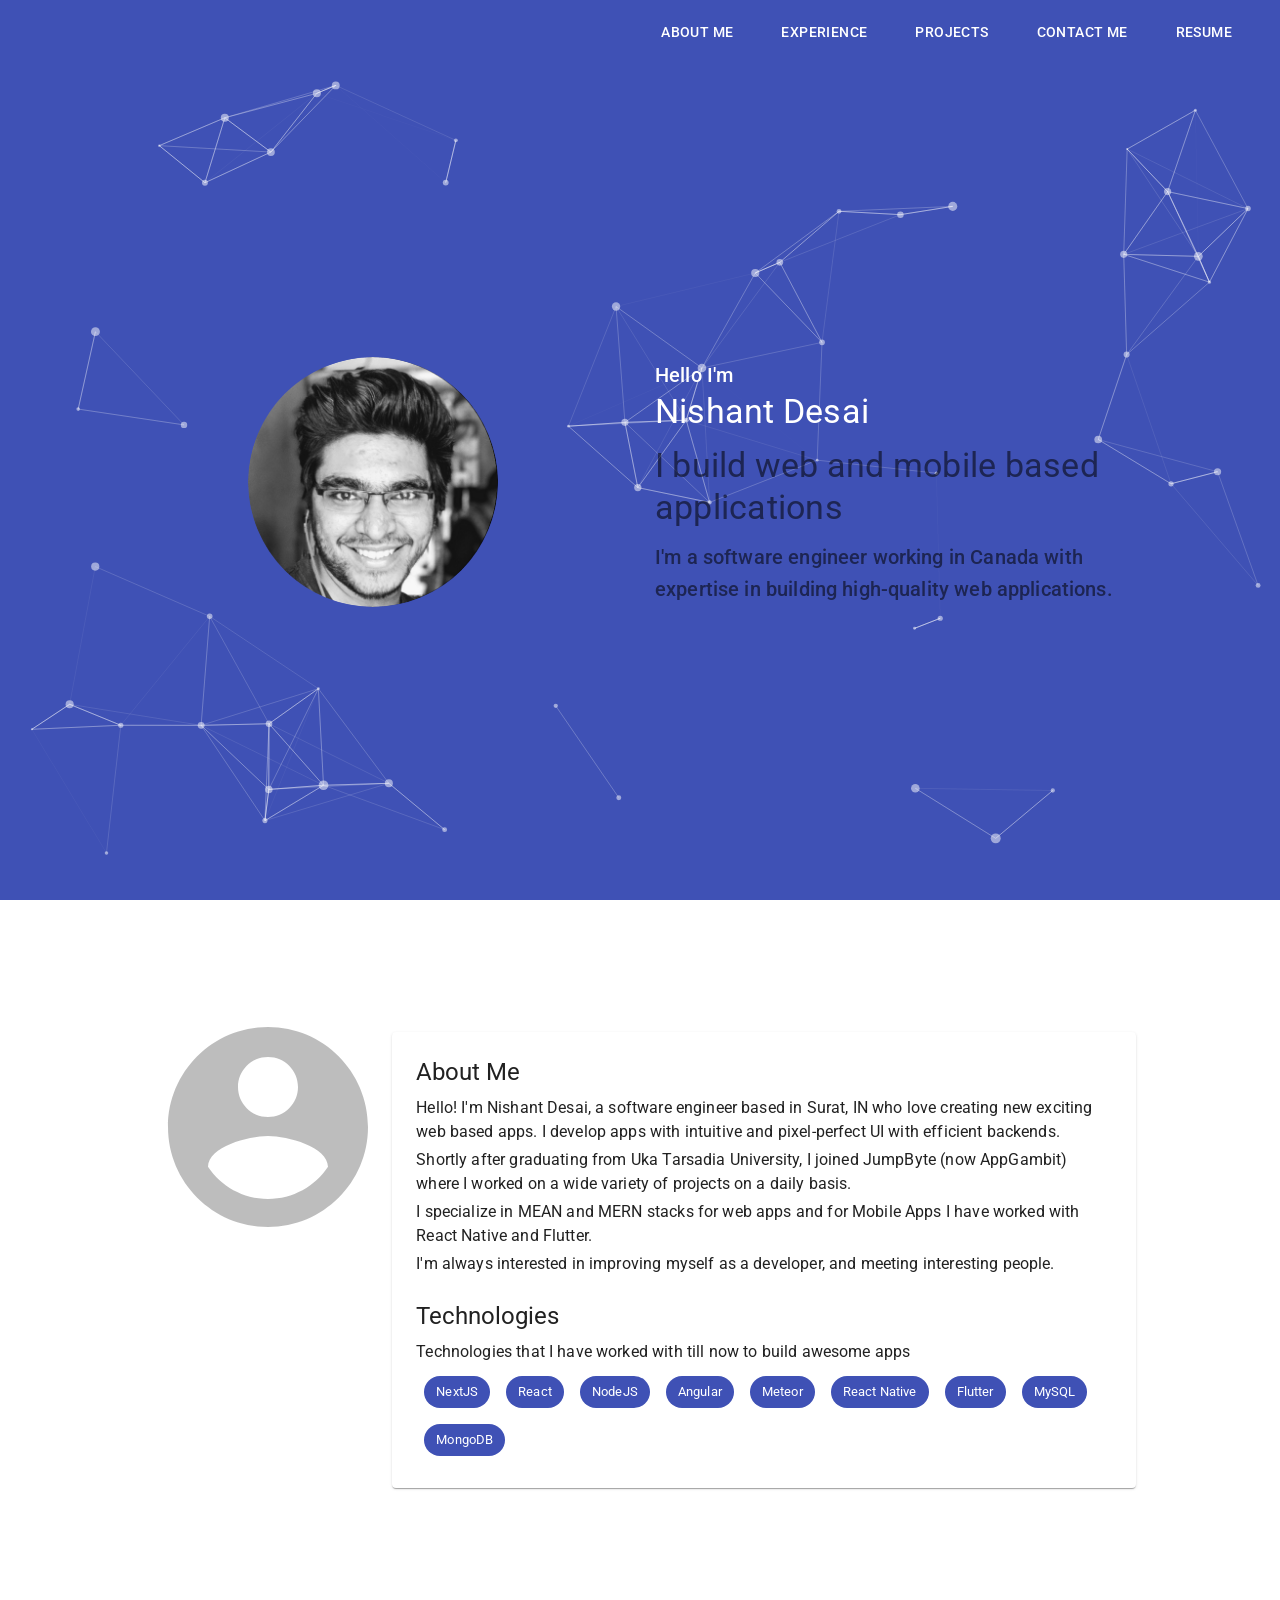
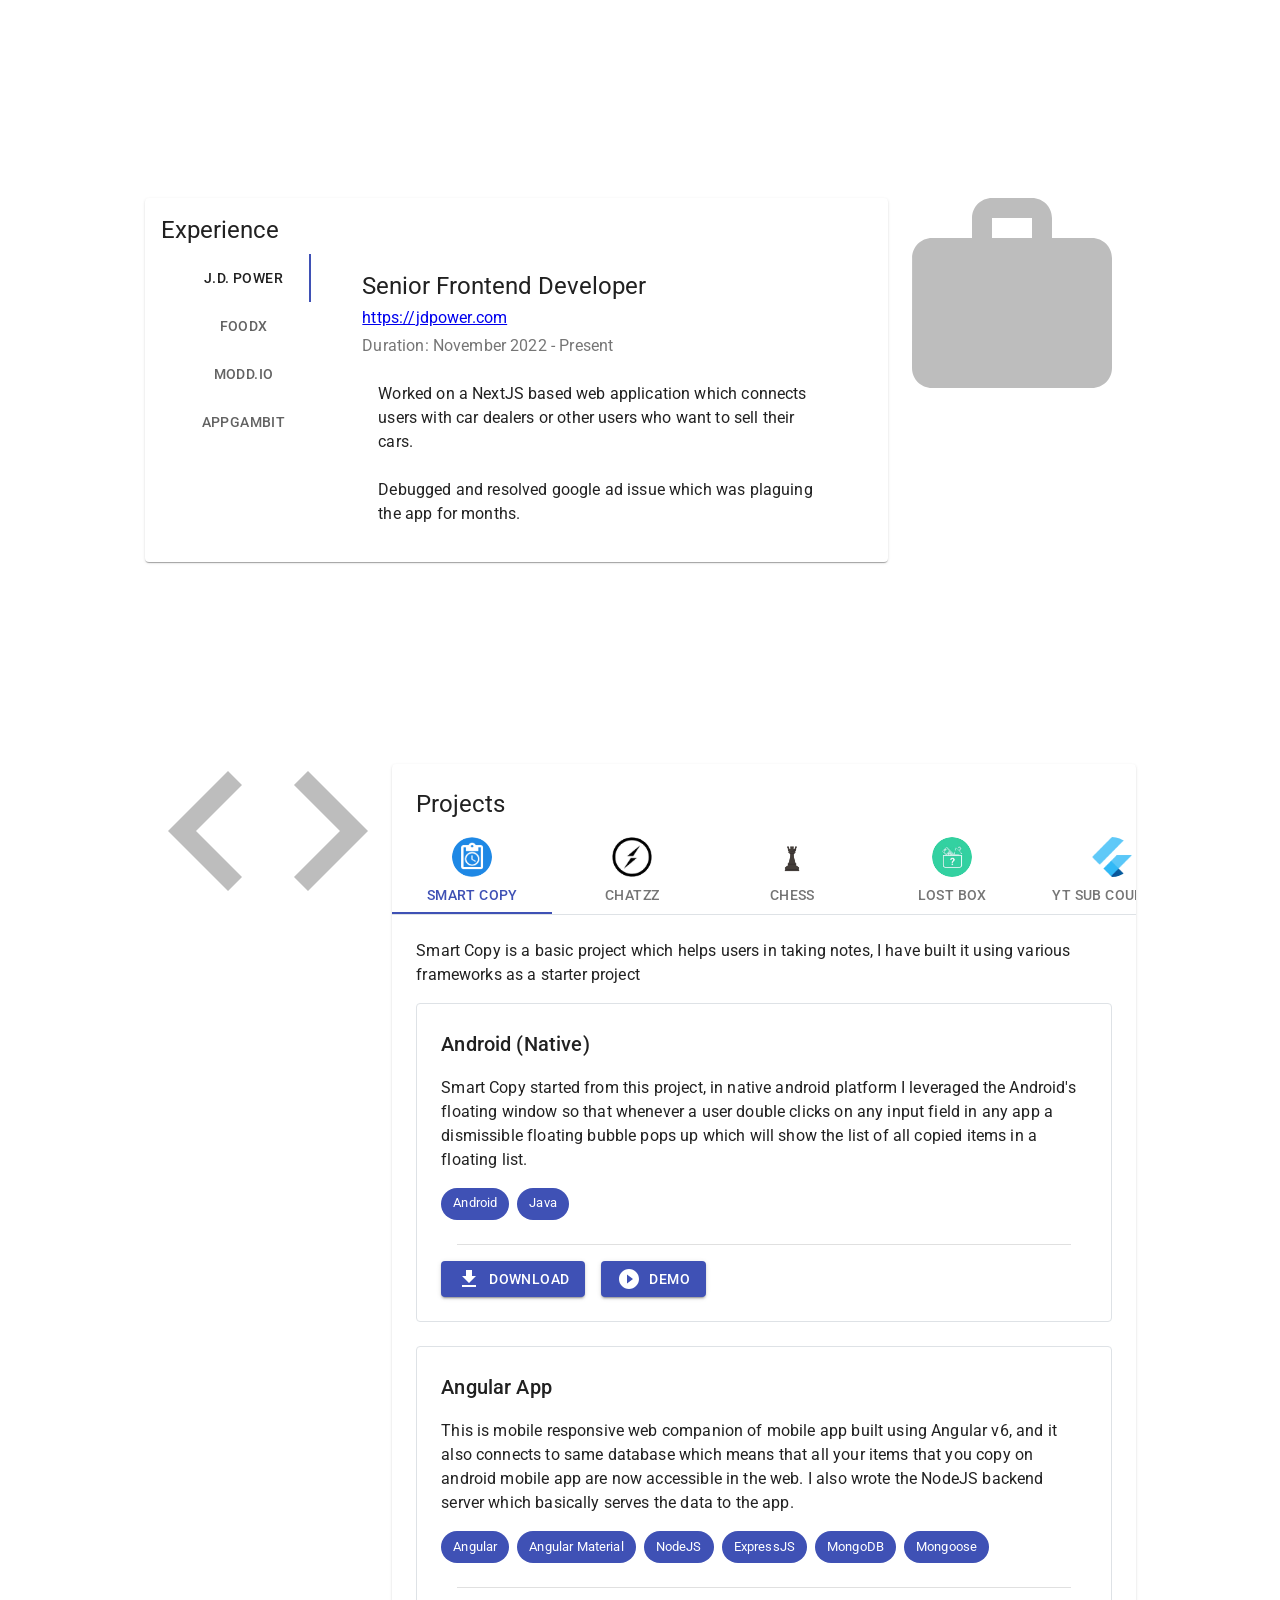
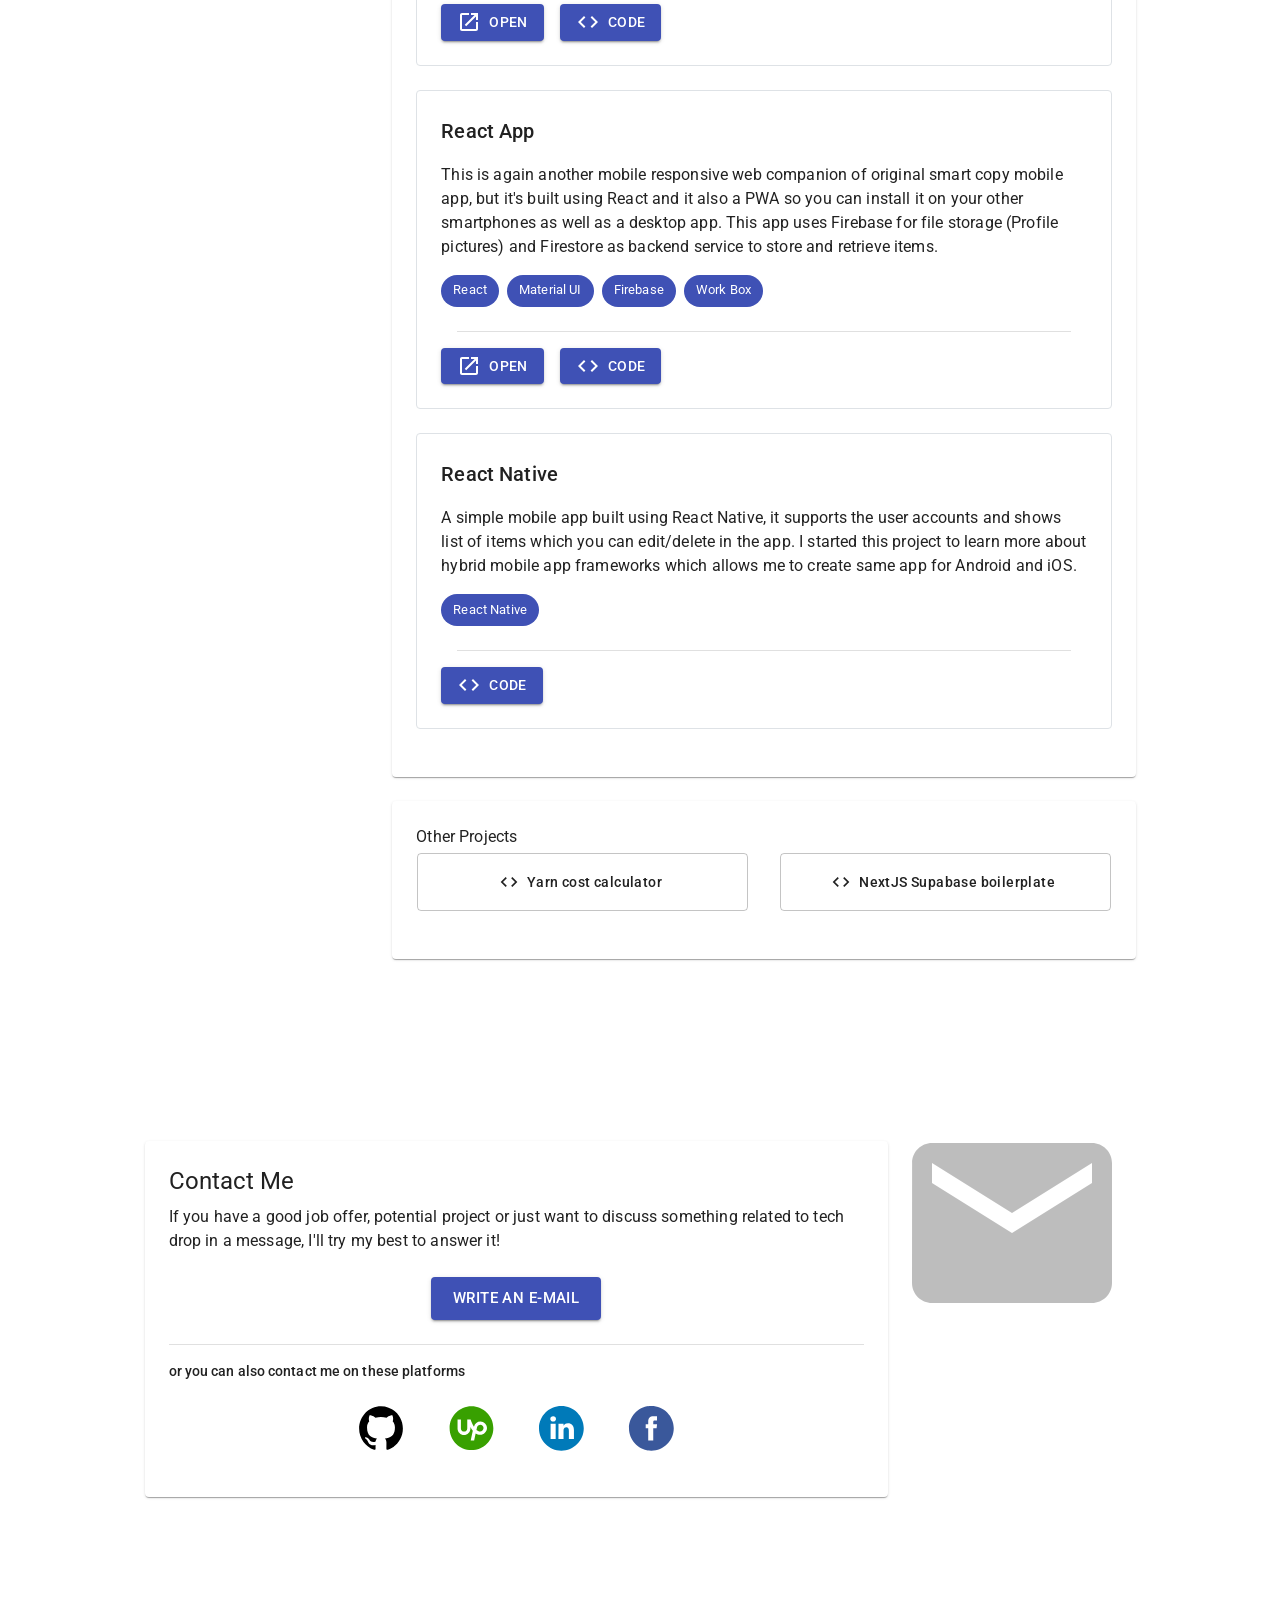
==== commit 941f04b9: "update" ====
--- a/index.html
+++ b/index.html
@@ -1 +1 @@
-<!doctype html><html lang="en"><head><meta charset="utf-8"/><link rel="shortcut icon" href="/favicon.ico"/><meta name="viewport" content="width=device-width,initial-scale=1,shrink-to-fit=no"/><meta name="theme-color" content="#3f51b5"/><link rel="manifest" href="/manifest.json"><title>Nishant Desai</title><link rel="stylesheet" href="https://fonts.googleapis.com/css?family=Roboto:300,400,500,700&display=swap"/><link rel="stylesheet" href="/index.css"/><script defer="defer" src="/static/js/main.7602cd2b.js"></script><link href="/static/css/main.c12590a8.css" rel="stylesheet"></head><body><noscript>You need to enable JavaScript to run this app.</noscript><div id="root" style="height:100%"><div class="lds-ring-container"><div class="lds-ring"><div></div><div></div><div></div><div></div></div></div></div></body></html>+<!doctype html><html lang="en"><head><meta charset="utf-8"/><link rel="shortcut icon" href="/favicon.ico"/><meta name="viewport" content="width=device-width,initial-scale=1,shrink-to-fit=no"/><meta name="theme-color" content="#3f51b5"/><link rel="manifest" href="/manifest.json"><title>Nishant Desai</title><link rel="stylesheet" href="https://fonts.googleapis.com/css?family=Roboto:300,400,500,700&display=swap"/><link rel="stylesheet" href="/index.css"/><script defer="defer" src="/static/js/main.fdc8aca1.js"></script><link href="/static/css/main.c12590a8.css" rel="stylesheet"></head><body><noscript>You need to enable JavaScript to run this app.</noscript><div id="root" style="height:100%"><div class="lds-ring-container"><div class="lds-ring"><div></div><div></div><div></div><div></div></div></div></div></body></html>
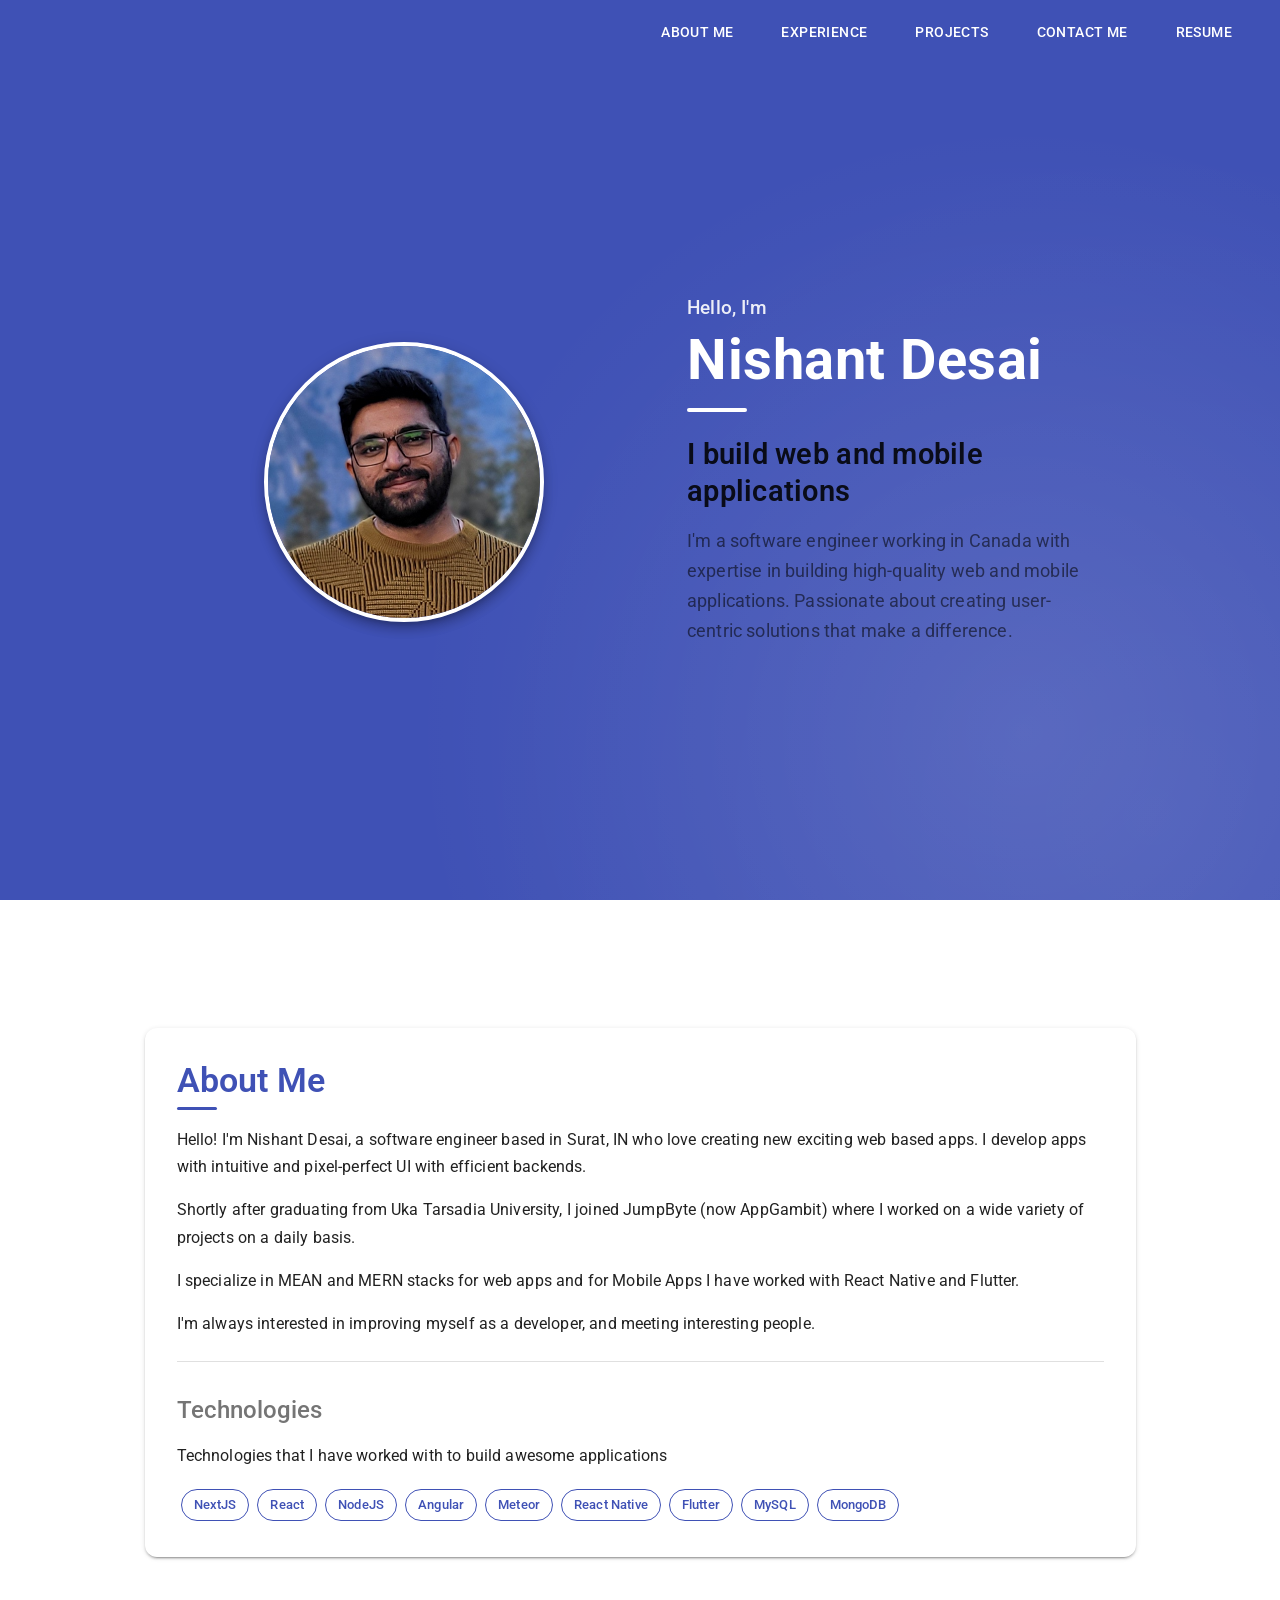
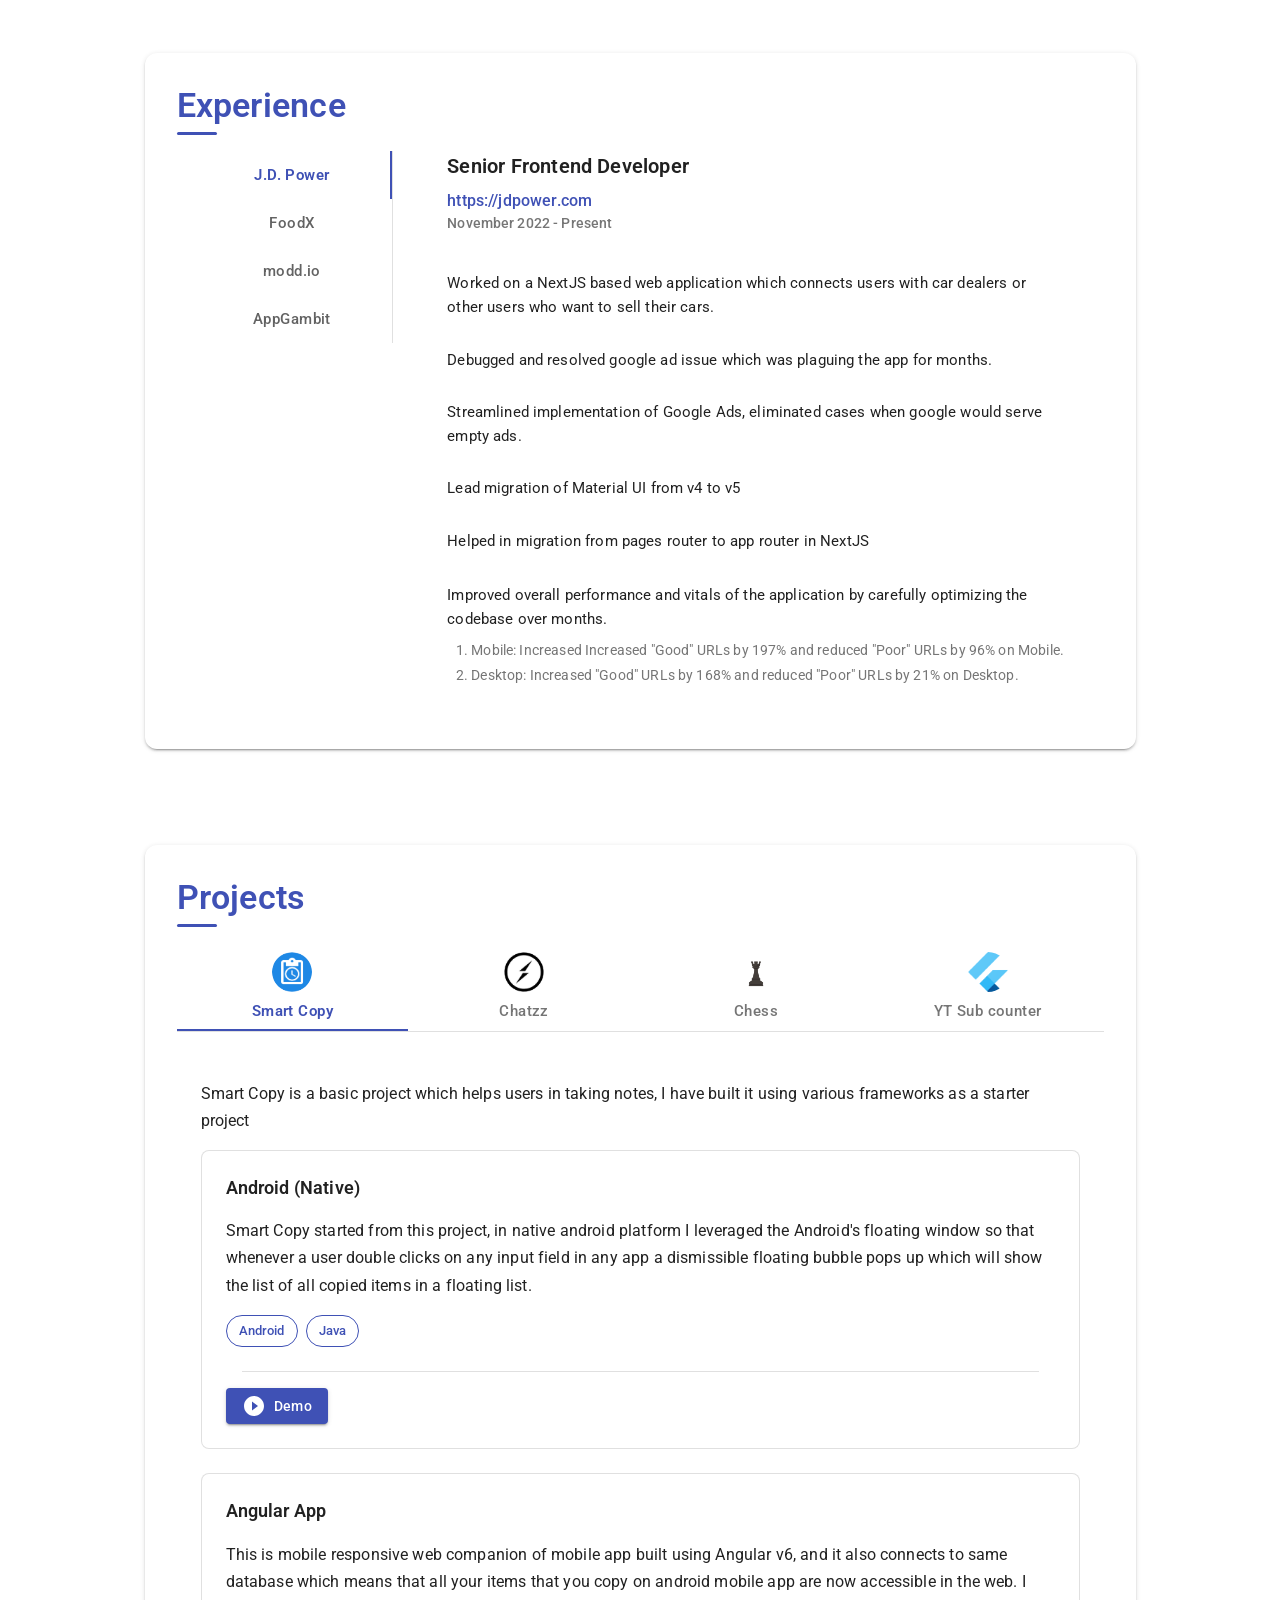
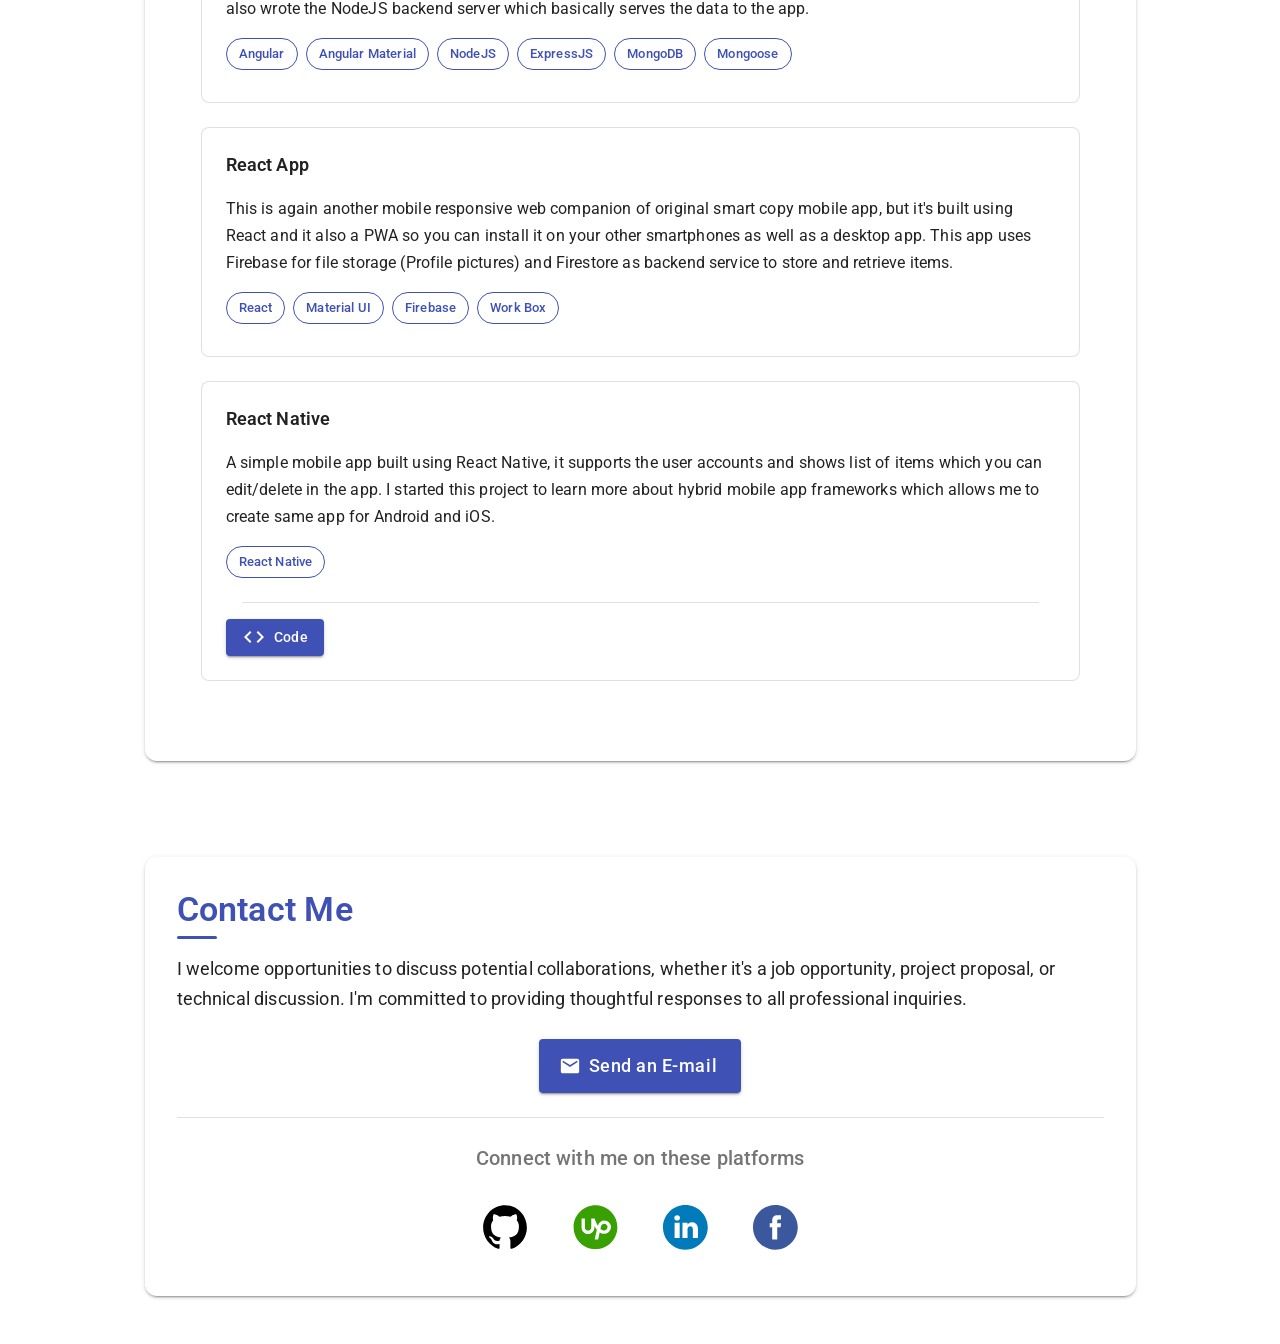
==== commit 35a41e3c: "updated site" ====
--- a/index.html
+++ b/index.html
@@ -1 +1 @@
-<!doctype html><html lang="en"><head><meta charset="utf-8"/><link rel="shortcut icon" href="/favicon.ico"/><meta name="viewport" content="width=device-width,initial-scale=1,shrink-to-fit=no"/><meta name="theme-color" content="#3f51b5"/><link rel="manifest" href="/manifest.json"><title>Nishant Desai</title><link rel="stylesheet" href="https://fonts.googleapis.com/css?family=Roboto:300,400,500,700&display=swap"/><link rel="stylesheet" href="/index.css"/><script defer="defer" src="/static/js/main.fdc8aca1.js"></script><link href="/static/css/main.c12590a8.css" rel="stylesheet"></head><body><noscript>You need to enable JavaScript to run this app.</noscript><div id="root" style="height:100%"><div class="lds-ring-container"><div class="lds-ring"><div></div><div></div><div></div><div></div></div></div></div></body></html>+<!doctype html><html lang="en"><head><meta charset="utf-8"/><link rel="shortcut icon" href="/favicon.ico"/><meta name="viewport" content="width=device-width,initial-scale=1,shrink-to-fit=no"/><meta name="theme-color" content="#3f51b5"/><link rel="manifest" href="/manifest.json"><title>Nishant Desai</title><link rel="stylesheet" href="https://fonts.googleapis.com/css?family=Roboto:300,400,500,700&display=swap"/><link rel="stylesheet" href="/index.css"/><script defer="defer" src="/static/js/main.e7dd772c.js"></script><link href="/static/css/main.c12590a8.css" rel="stylesheet"></head><body><noscript>You need to enable JavaScript to run this app.</noscript><div id="root" style="height:100%"><div class="lds-ring-container"><div class="lds-ring"><div></div><div></div><div></div><div></div></div></div></div></body></html>
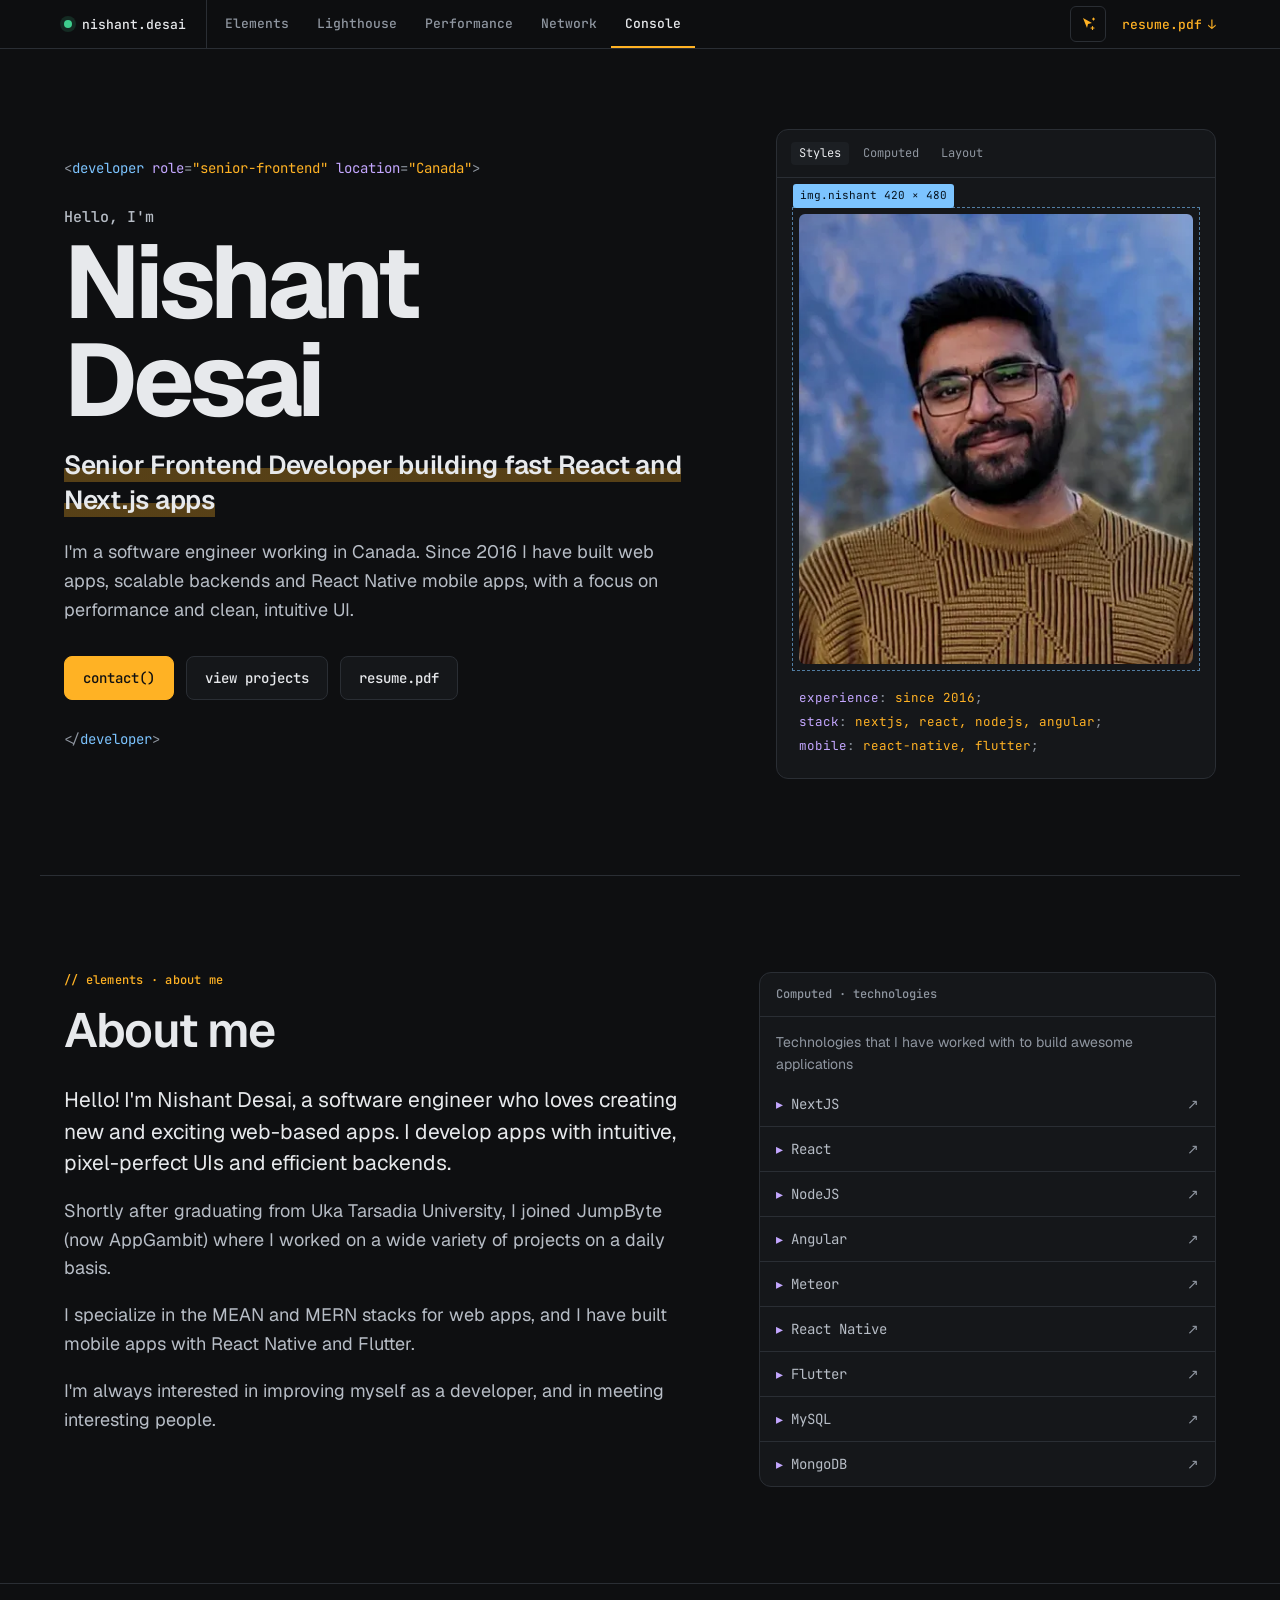
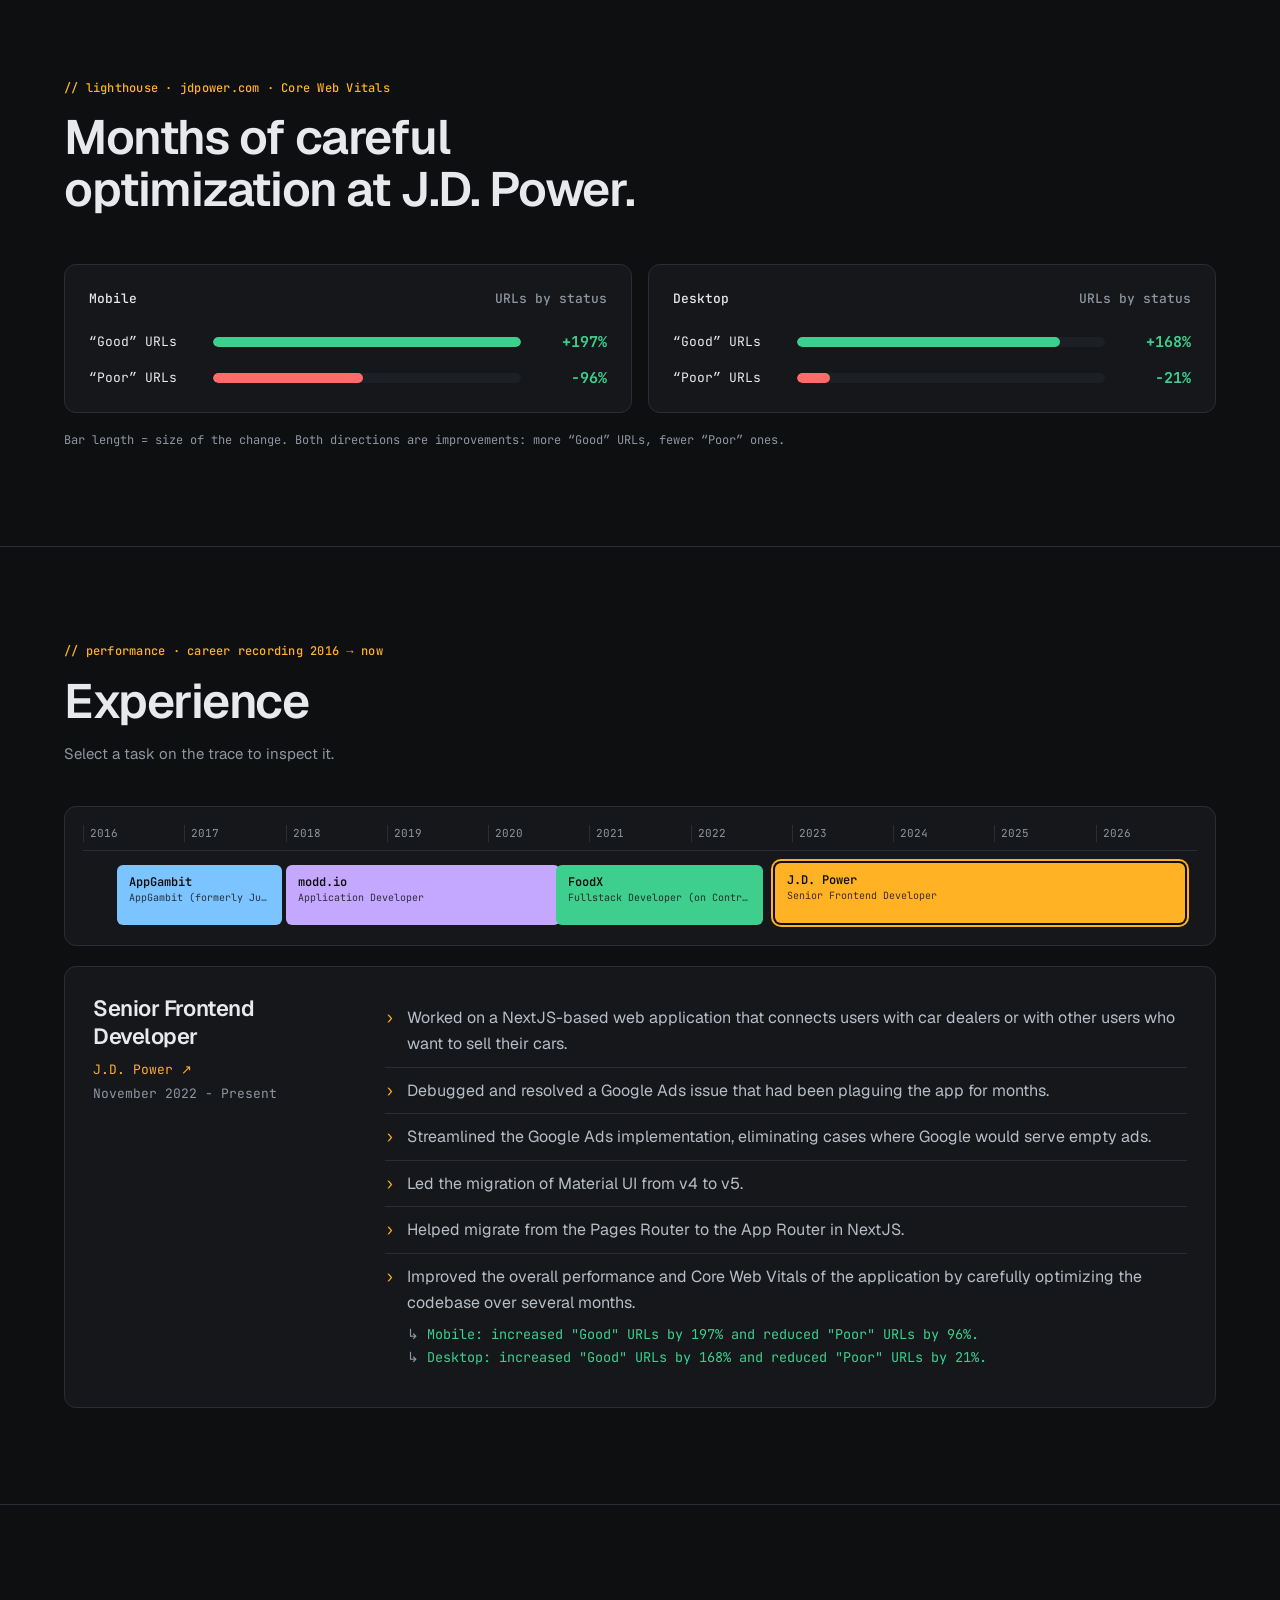
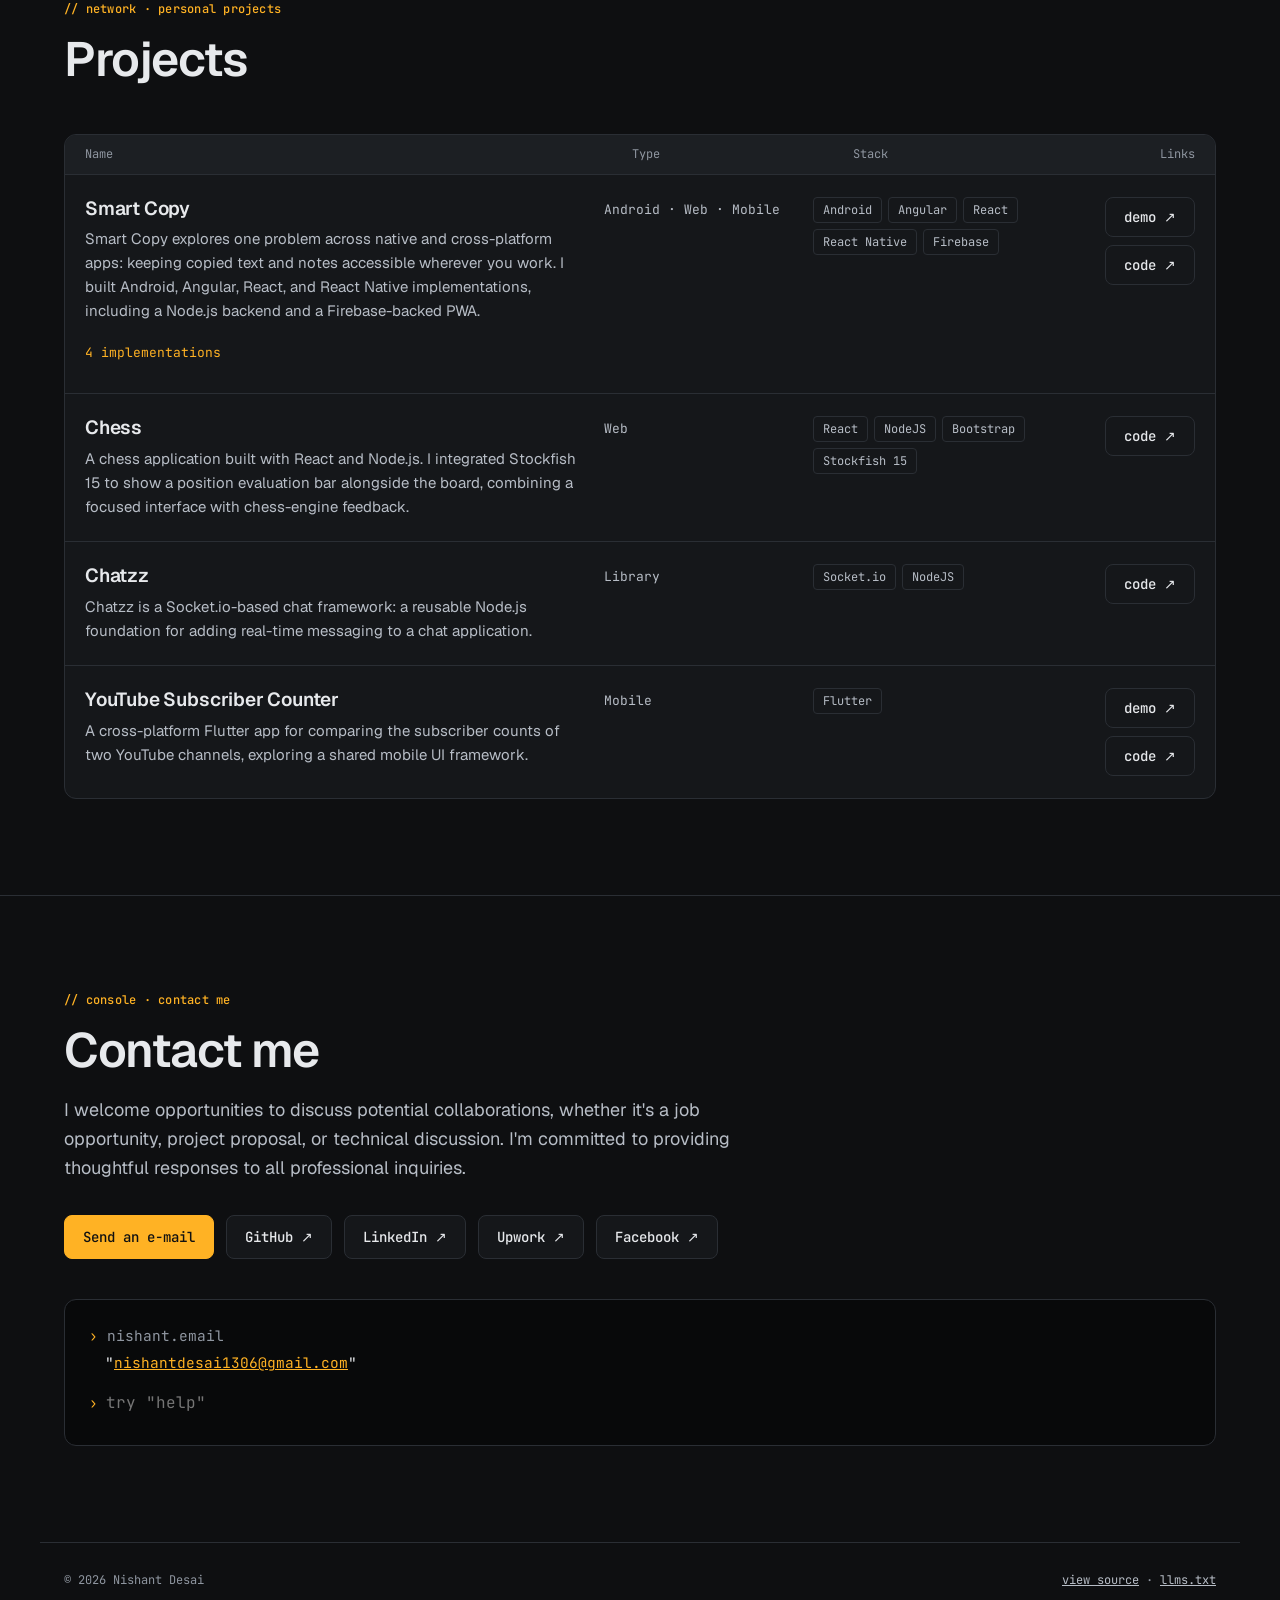
==== commit bd824992: "Publish Astro DevTools redesign with cursor effects Built from NishantDesai1306/personal-website@aaf" ====
--- a/index.html
+++ b/index.html
@@ -1 +1,17 @@
-<!doctype html><html lang="en"><head><meta charset="utf-8"/><link rel="shortcut icon" href="/favicon.ico"/><meta name="viewport" content="width=device-width,initial-scale=1,shrink-to-fit=no"/><meta name="theme-color" content="#3f51b5"/><link rel="manifest" href="/manifest.json"><title>Nishant Desai</title><link rel="stylesheet" href="https://fonts.googleapis.com/css?family=Roboto:300,400,500,700&display=swap"/><link rel="stylesheet" href="/index.css"/><script defer="defer" src="/static/js/main.e7dd772c.js"></script><link href="/static/css/main.c12590a8.css" rel="stylesheet"></head><body><noscript>You need to enable JavaScript to run this app.</noscript><div id="root" style="height:100%"><div class="lds-ring-container"><div class="lds-ring"><div></div><div></div><div></div><div></div></div></div></div></body></html>+<!DOCTYPE html><html lang="en"> <head><meta charset="utf-8"><meta name="viewport" content="width=device-width, initial-scale=1"><title>Nishant Desai | Senior Frontend Developer</title><meta name="description" content="Nishant Desai is a senior frontend developer in Canada building fast React and Next.js apps, with a focus on web performance and Core Web Vitals. Experience, projects and contact details."><link rel="canonical" href="https://nishantdesai1306.github.io/"><meta name="theme-color" content="#0e0f11"><meta name="color-scheme" content="dark"><script>
+      document.documentElement.classList.add('js');
+      try {
+        if (localStorage.getItem('cursor-effects') === 'off') document.documentElement.classList.add('effects-off');
+      } catch {}
+    </script><link rel="icon" href="/favicon.ico" sizes="any"><link rel="apple-touch-icon" href="/images/icons/icon-192x192.png"><link rel="manifest" href="/manifest.json"><link rel="alternate" type="text/plain" href="/llms.txt" title="Plain-text profile for AI agents"><meta property="og:type" content="profile"><meta property="og:title" content="Nishant Desai | Senior Frontend Developer"><meta property="og:description" content="Nishant Desai is a senior frontend developer in Canada building fast React and Next.js apps, with a focus on web performance and Core Web Vitals. Experience, projects and contact details."><meta property="og:url" content="https://nishantdesai1306.github.io/"><meta property="og:image" content="https://nishantdesai1306.github.io/social-preview.png"><meta property="og:image:width" content="1200"><meta property="og:image:height" content="630"><meta property="og:image:alt" content="Nishant Desai — Senior Frontend Developer"><meta property="profile:first_name" content="Nishant"><meta property="profile:last_name" content="Desai"><meta name="twitter:card" content="summary_large_image"><meta name="twitter:title" content="Nishant Desai | Senior Frontend Developer"><meta name="twitter:description" content="Nishant Desai is a senior frontend developer in Canada building fast React and Next.js apps, with a focus on web performance and Core Web Vitals. Experience, projects and contact details."><meta name="twitter:image" content="https://nishantdesai1306.github.io/social-preview.png"><script type="application/ld+json">{"@context":"https://schema.org","@type":"ProfilePage","url":"https://nishantdesai1306.github.io/","mainEntity":{"@type":"Person","name":"Nishant Desai","jobTitle":"Senior Frontend Developer","description":"I'm a software engineer working in Canada. Since 2016 I have built web apps, scalable backends and React Native mobile apps, with a focus on performance and clean, intuitive UI.","url":"https://nishantdesai1306.github.io/","image":"https://nishantdesai1306.github.io/images/icons/icon-512x512.png","email":"mailto:nishantdesai1306@gmail.com","address":{"@type":"PostalAddress","addressCountry":"CA"},"worksFor":{"@type":"Organization","name":"J.D. Power","url":"https://jdpower.com"},"alumniOf":{"@type":"CollegeOrUniversity","name":"Uka Tarsadia University"},"knowsAbout":["NextJS","React","NodeJS","Angular","Meteor","React Native","Flutter","MySQL","MongoDB","Core Web Vitals","Web performance"],"sameAs":["https://github.com/NishantDesai1306","https://www.linkedin.com/in/nishant-desai-706018105/","https://www.upwork.com/o/profiles/users/_~0138e4c1eefd3394a6/"]}}</script><link rel="stylesheet" href="/_astro/index.ZQfeCrw_.css"></head> <body> <a class="skip-link" href="#main-content">Skip to main content</a>  <header class="bar" data-astro-cid-nazmfhjt> <div class="bar-in wrap" data-astro-cid-nazmfhjt> <a class="brand" href="#top" aria-label="Nishant Desai — back to top" data-astro-cid-nazmfhjt> <span class="dot" aria-hidden="true" data-astro-cid-nazmfhjt></span>nishant.desai
+</a> <nav class="tabs" aria-label="Sections" data-astro-cid-nazmfhjt> <a href="#about-me" data-nav-link data-astro-cid-nazmfhjt>Elements</a><a href="#vitals" data-nav-link data-astro-cid-nazmfhjt>Lighthouse</a><a href="#experience" data-nav-link data-astro-cid-nazmfhjt>Performance</a><a href="#projects" data-nav-link data-astro-cid-nazmfhjt>Network</a><a href="#contact-me" data-nav-link data-astro-cid-nazmfhjt>Console</a> </nav> <div class="bar-actions" data-astro-cid-nazmfhjt> <button class="fx" type="button" data-effects-toggle aria-pressed="true" aria-label="Cursor effects" title="Turn cursor effects off" data-astro-cid-nazmfhjt> <svg viewBox="0 0 16 16" width="16" height="16" aria-hidden="true" data-astro-cid-nazmfhjt> <path d="M3 2l9 5-4 1-1 4z" fill="currentColor" data-astro-cid-nazmfhjt></path> <path class="sparkle" d="M12.5 10.5v3M11 12h3M13.5 2v2M12.5 3h2" stroke="currentColor" stroke-width="1.2" stroke-linecap="round" data-astro-cid-nazmfhjt></path> <path class="slash" d="M2 14L14 2" stroke="currentColor" stroke-width="1.4" stroke-linecap="round" data-astro-cid-nazmfhjt></path> </svg> </button> <button class="install" type="button" data-install hidden data-astro-cid-nazmfhjt>install app</button> <a class="resume" href="/Nishant_Desai_Resume.pdf" data-astro-cid-nazmfhjt>resume.pdf <span aria-hidden="true" data-astro-cid-nazmfhjt>↓</span></a> </div> </div> </header><script type="module">var e=[...document.querySelectorAll(`[data-nav-link]`)],t=e.map(e=>document.querySelector(e.hash)).filter(e=>e!==null),n=new IntersectionObserver(t=>{for(let n of t)if(n.isIntersecting)for(let t of e)t.hash===`#${n.target.id}`?t.setAttribute(`aria-current`,`true`):t.removeAttribute(`aria-current`)},{rootMargin:`-45% 0px -50% 0px`});t.forEach(e=>n.observe(e)),e.forEach(e=>e.addEventListener(`click`,()=>{let t=document.querySelector(e.hash);requestAnimationFrame(()=>t?.focus({preventScroll:!0}))})),e.forEach(e=>e.addEventListener(`focus`,()=>{e.scrollIntoView({block:`nearest`,inline:`nearest`,behavior:`instant`})}));</script> <main id="main-content" tabindex="-1" data-astro-cid-lcdefpme> <section class="hero wrap" id="top" aria-labelledby="hero-title" data-astro-cid-ge2uvauf> <div class="copy" data-astro-cid-ge2uvauf> <p class="tag mono" aria-hidden="true" data-astro-cid-ge2uvauf>
+&lt;<span class="t" data-astro-cid-ge2uvauf>developer</span> <span class="a" data-astro-cid-ge2uvauf>role</span>=<span class="v" data-astro-cid-ge2uvauf>"senior-frontend"</span> <span class="a" data-astro-cid-ge2uvauf>location</span>=<span class="v" data-astro-cid-ge2uvauf>"Canada"</span>&gt;
+</p> <p class="hello" data-astro-cid-ge2uvauf>Hello, I'm</p> <h1 id="hero-title" data-astro-cid-ge2uvauf>Nishant Desai</h1> <p class="title" data-astro-cid-ge2uvauf>Senior Frontend Developer building fast React and Next.js apps</p> <p class="intro" data-astro-cid-ge2uvauf>I&#39;m a software engineer working in Canada. Since 2016 I have built web apps, scalable backends and React Native mobile apps, with a focus on performance and clean, intuitive UI.</p> <div class="actions" data-astro-cid-ge2uvauf> <a class="btn btn-primary" href="#contact-me" data-astro-cid-ge2uvauf>contact()</a> <a class="btn" href="#projects" data-astro-cid-ge2uvauf>view projects</a> <a class="btn" href="/Nishant_Desai_Resume.pdf" data-astro-cid-ge2uvauf>resume.pdf</a> </div> <p class="tag mono close" aria-hidden="true" data-astro-cid-ge2uvauf>&lt;/<span class="t" data-astro-cid-ge2uvauf>developer</span>&gt;</p> </div> <figure class="inspect panel" data-pointer-card data-astro-cid-ge2uvauf> <div class="inspect-head mono" aria-hidden="true" data-astro-cid-ge2uvauf> <span class="on" data-astro-cid-ge2uvauf>Styles</span><span data-astro-cid-ge2uvauf>Computed</span><span data-astro-cid-ge2uvauf>Layout</span> </div> <div class="photo" data-astro-cid-ge2uvauf> <span class="dim mono" aria-hidden="true" data-astro-cid-ge2uvauf>img.nishant 420 × 480</span>  <img src="/_astro/owner.hnlSQYMN_Z2rV9yF.webp" srcset="/_astro/owner.hnlSQYMN_1cm3hK.webp 280w, /_astro/owner.hnlSQYMN_Z2rV9yF.webp 420w" alt="Portrait of Nishant Desai" sizes="(max-width: 900px) 280px, 420px" loading="eager" fetchpriority="high" data-astro-cid-ge2uvauf="true" decoding="async" width="420" height="480"> </div> <figcaption class="props mono" data-astro-cid-ge2uvauf> <div data-astro-cid-ge2uvauf><b data-astro-cid-ge2uvauf>experience</b>: <i data-astro-cid-ge2uvauf>since 2016</i>;</div> <div data-astro-cid-ge2uvauf><b data-astro-cid-ge2uvauf>stack</b>: <i data-astro-cid-ge2uvauf>nextjs, react, nodejs, angular</i>;</div> <div data-astro-cid-ge2uvauf><b data-astro-cid-ge2uvauf>mobile</b>: <i data-astro-cid-ge2uvauf>react-native, flutter</i>;</div> </figcaption> </figure> </section>   <section class="section" id="about-me" tabindex="-1" aria-labelledby="about-title" data-astro-cid-oxgmilyn> <div class="wrap grid" data-astro-cid-oxgmilyn> <div data-astro-cid-oxgmilyn> <p class="eyebrow" data-astro-cid-oxgmilyn>// elements · about me</p> <h2 class="section-title" id="about-title" data-astro-cid-oxgmilyn>About me</h2> <div class="prose" data-astro-cid-oxgmilyn> <p data-astro-cid-oxgmilyn>Hello! I&#39;m Nishant Desai, a software engineer who loves creating new and exciting web-based apps. I develop apps with intuitive, pixel-perfect UIs and efficient backends.</p><p data-astro-cid-oxgmilyn>Shortly after graduating from Uka Tarsadia University, I joined JumpByte (now AppGambit) where I worked on a wide variety of projects on a daily basis.</p><p data-astro-cid-oxgmilyn>I specialize in the MEAN and MERN stacks for web apps, and I have built mobile apps with React Native and Flutter.</p><p data-astro-cid-oxgmilyn>I&#39;m always interested in improving myself as a developer, and in meeting interesting people.</p> </div> </div> <aside class="computed panel" aria-labelledby="tech-title" data-astro-cid-oxgmilyn> <h3 class="computed-head mono" id="tech-title" data-astro-cid-oxgmilyn>Computed · technologies</h3> <p class="computed-note" data-astro-cid-oxgmilyn>Technologies that I have worked with to build awesome applications</p> <ul class="tech" data-astro-cid-oxgmilyn> <li data-astro-cid-oxgmilyn> <a href="https://nextjs.org/" rel="noopener noreferrer" data-astro-cid-oxgmilyn> <span class="prop" data-astro-cid-oxgmilyn>NextJS</span> <span class="arrow" aria-hidden="true" data-astro-cid-oxgmilyn>↗</span> </a> </li><li data-astro-cid-oxgmilyn> <a href="https://react.dev/" rel="noopener noreferrer" data-astro-cid-oxgmilyn> <span class="prop" data-astro-cid-oxgmilyn>React</span> <span class="arrow" aria-hidden="true" data-astro-cid-oxgmilyn>↗</span> </a> </li><li data-astro-cid-oxgmilyn> <a href="https://nodejs.org/en/" rel="noopener noreferrer" data-astro-cid-oxgmilyn> <span class="prop" data-astro-cid-oxgmilyn>NodeJS</span> <span class="arrow" aria-hidden="true" data-astro-cid-oxgmilyn>↗</span> </a> </li><li data-astro-cid-oxgmilyn> <a href="https://angular.dev/" rel="noopener noreferrer" data-astro-cid-oxgmilyn> <span class="prop" data-astro-cid-oxgmilyn>Angular</span> <span class="arrow" aria-hidden="true" data-astro-cid-oxgmilyn>↗</span> </a> </li><li data-astro-cid-oxgmilyn> <a href="https://www.meteor.com" rel="noopener noreferrer" data-astro-cid-oxgmilyn> <span class="prop" data-astro-cid-oxgmilyn>Meteor</span> <span class="arrow" aria-hidden="true" data-astro-cid-oxgmilyn>↗</span> </a> </li><li data-astro-cid-oxgmilyn> <a href="https://reactnative.dev/" rel="noopener noreferrer" data-astro-cid-oxgmilyn> <span class="prop" data-astro-cid-oxgmilyn>React Native</span> <span class="arrow" aria-hidden="true" data-astro-cid-oxgmilyn>↗</span> </a> </li><li data-astro-cid-oxgmilyn> <a href="https://flutter.dev" rel="noopener noreferrer" data-astro-cid-oxgmilyn> <span class="prop" data-astro-cid-oxgmilyn>Flutter</span> <span class="arrow" aria-hidden="true" data-astro-cid-oxgmilyn>↗</span> </a> </li><li data-astro-cid-oxgmilyn> <a href="https://www.mysql.com" rel="noopener noreferrer" data-astro-cid-oxgmilyn> <span class="prop" data-astro-cid-oxgmilyn>MySQL</span> <span class="arrow" aria-hidden="true" data-astro-cid-oxgmilyn>↗</span> </a> </li><li data-astro-cid-oxgmilyn> <a href="https://www.mongodb.com" rel="noopener noreferrer" data-astro-cid-oxgmilyn> <span class="prop" data-astro-cid-oxgmilyn>MongoDB</span> <span class="arrow" aria-hidden="true" data-astro-cid-oxgmilyn>↗</span> </a> </li> </ul> </aside> </div> </section> <section class="section" id="vitals" tabindex="-1" aria-labelledby="vitals-title" data-astro-cid-sv2lzbyk> <div class="wrap" data-astro-cid-sv2lzbyk> <p class="eyebrow" data-astro-cid-sv2lzbyk>// lighthouse · jdpower.com · Core Web Vitals</p> <h2 class="section-title" id="vitals-title" data-astro-cid-sv2lzbyk>
+Months of careful optimization at J.D. Power.
+</h2> <div class="cards" data-astro-cid-sv2lzbyk> <article class="card panel" data-astro-cid-sv2lzbyk> <h3 class="mono" data-astro-cid-sv2lzbyk> <span data-astro-cid-sv2lzbyk>Mobile</span> <span data-astro-cid-sv2lzbyk>URLs by status</span> </h3> <dl data-astro-cid-sv2lzbyk> <div class="row" data-astro-cid-sv2lzbyk> <dt data-astro-cid-sv2lzbyk>“Good” URLs</dt> <dd class="track" aria-hidden="true" data-astro-cid-sv2lzbyk> <i class="bar good" style="--w:100.0%" data-astro-cid-sv2lzbyk></i> </dd> <dd class="delta" data-astro-cid-sv2lzbyk>+197%</dd> </div> <div class="row" data-astro-cid-sv2lzbyk> <dt data-astro-cid-sv2lzbyk>“Poor” URLs</dt> <dd class="track" aria-hidden="true" data-astro-cid-sv2lzbyk> <i class="bar poor" style="--w:48.7%" data-astro-cid-sv2lzbyk></i> </dd> <dd class="delta" data-astro-cid-sv2lzbyk>−96%</dd> </div> </dl> </article><article class="card panel" data-astro-cid-sv2lzbyk> <h3 class="mono" data-astro-cid-sv2lzbyk> <span data-astro-cid-sv2lzbyk>Desktop</span> <span data-astro-cid-sv2lzbyk>URLs by status</span> </h3> <dl data-astro-cid-sv2lzbyk> <div class="row" data-astro-cid-sv2lzbyk> <dt data-astro-cid-sv2lzbyk>“Good” URLs</dt> <dd class="track" aria-hidden="true" data-astro-cid-sv2lzbyk> <i class="bar good" style="--w:85.3%" data-astro-cid-sv2lzbyk></i> </dd> <dd class="delta" data-astro-cid-sv2lzbyk>+168%</dd> </div> <div class="row" data-astro-cid-sv2lzbyk> <dt data-astro-cid-sv2lzbyk>“Poor” URLs</dt> <dd class="track" aria-hidden="true" data-astro-cid-sv2lzbyk> <i class="bar poor" style="--w:10.7%" data-astro-cid-sv2lzbyk></i> </dd> <dd class="delta" data-astro-cid-sv2lzbyk>−21%</dd> </div> </dl> </article> </div> <p class="note mono" data-astro-cid-sv2lzbyk>Bar length = size of the change. Both directions are improvements: more “Good” URLs, fewer “Poor” ones.</p> </div> </section><script type="module">var e=document.querySelector(`#vitals .cards`);if(e){let t=new IntersectionObserver(([n])=>{n.isIntersecting&&(e.classList.add(`is-visible`),t.disconnect())},{threshold:.4});t.observe(e)}</script> <section class="section" id="experience" tabindex="-1" aria-labelledby="experience-title" data-astro-cid-bl6cniha> <div class="wrap" data-timeline data-astro-cid-bl6cniha> <p class="eyebrow" data-astro-cid-bl6cniha>// performance · career recording 2016 → now</p> <h2 class="section-title" id="experience-title" data-astro-cid-bl6cniha>Experience</h2> <p class="hint" data-astro-cid-bl6cniha>Select a task on the trace to inspect it.</p> <div class="trace panel" data-trace-scroll data-astro-cid-bl6cniha> <div class="trace-in" style="--years:11" data-astro-cid-bl6cniha> <div class="ruler mono" aria-hidden="true" data-astro-cid-bl6cniha> <span data-astro-cid-bl6cniha>2016</span><span data-astro-cid-bl6cniha>2017</span><span data-astro-cid-bl6cniha>2018</span><span data-astro-cid-bl6cniha>2019</span><span data-astro-cid-bl6cniha>2020</span><span data-astro-cid-bl6cniha>2021</span><span data-astro-cid-bl6cniha>2022</span><span data-astro-cid-bl6cniha>2023</span><span data-astro-cid-bl6cniha>2024</span><span data-astro-cid-bl6cniha>2025</span><span data-astro-cid-bl6cniha>2026</span> </div> <div class="lane" data-astro-cid-bl6cniha> <a class="seg mono" id="tab-appgambit" href="#job-appgambit" data-job-tab data-current="false" style="left:3.03%;width:calc(15.15% - 4px);--c:var(--tag)" data-astro-cid-bl6cniha> AppGambit <small data-astro-cid-bl6cniha>AppGambit (formerly JumpByte)</small> </a><a class="seg mono" id="tab-moddio" href="#job-moddio" data-job-tab data-current="false" style="left:18.18%;width:calc(25% - 4px);--c:var(--attr)" data-astro-cid-bl6cniha> modd.io <small data-astro-cid-bl6cniha>Application Developer</small> </a><a class="seg mono" id="tab-foodx" href="#job-foodx" data-job-tab data-current="false" style="left:42.42%;width:calc(18.94% - 4px);--c:var(--good)" data-astro-cid-bl6cniha> FoodX <small data-astro-cid-bl6cniha>Fullstack Developer (on Contract)</small> </a><a class="seg mono" id="tab-jdpower" href="#job-jdpower" data-job-tab data-current="true" style="left:62.12%;width:calc(37.12% - 4px);--c:var(--amber)" data-astro-cid-bl6cniha> J.D. Power <small data-astro-cid-bl6cniha>Senior Frontend Developer</small> </a> </div> </div> </div> <div class="jobs" data-astro-cid-bl6cniha> <article class="job panel" id="job-appgambit" data-job-panel aria-labelledby="job-title-appgambit" data-astro-cid-bl6cniha> <header data-astro-cid-bl6cniha> <h3 id="job-title-appgambit" data-astro-cid-bl6cniha>AppGambit (formerly JumpByte)</h3> <p class="meta mono" data-astro-cid-bl6cniha> <a href="https://appgambit.com/" rel="noopener noreferrer" data-astro-cid-bl6cniha> AppGambit ↗
+</a> <br data-astro-cid-bl6cniha> <time data-astro-cid-bl6cniha>May 2016 - December 2017</time> </p> </header> <ul data-astro-cid-bl6cniha> <li data-astro-cid-bl6cniha>Developed and maintained a notification server built on top of Meteor.</li><li data-astro-cid-bl6cniha>Developed and managed multiple projects on both the frontend and the backend.</li><li data-astro-cid-bl6cniha>Manually tested web apps in various browsers to ensure cross-browser compatibility.</li><li data-astro-cid-bl6cniha>Worked on a native Android app used for internal communication.</li> </ul> </article><article class="job panel" id="job-moddio" data-job-panel aria-labelledby="job-title-moddio" data-astro-cid-bl6cniha> <header data-astro-cid-bl6cniha> <h3 id="job-title-moddio" data-astro-cid-bl6cniha>Application Developer</h3> <p class="meta mono" data-astro-cid-bl6cniha> <a href="https://www.modd.io/" rel="noopener noreferrer" data-astro-cid-bl6cniha> modd.io ↗
+</a> <br data-astro-cid-bl6cniha> <time data-astro-cid-bl6cniha>January 2018 - September 2020</time> </p> </header> <ul data-astro-cid-bl6cniha> <li data-astro-cid-bl6cniha>Worked on a React-based web application that lets users build their own multiplayer games.</li><li data-astro-cid-bl6cniha>Reduced S3 costs by 50% through a two-tier caching system.</li><li data-astro-cid-bl6cniha>Designed and built a horizontally scalable provisioning and communication system among servers.</li><li data-astro-cid-bl6cniha>Hosted and auto-scaled games on game servers to provide a smooth UX.</li><li data-astro-cid-bl6cniha>Deployed private servers that let users create game sessions only people with invite links can join.</li><li data-astro-cid-bl6cniha>Designed and developed hybrid apps for clients using React Native.</li> </ul> </article><article class="job panel" id="job-foodx" data-job-panel aria-labelledby="job-title-foodx" data-astro-cid-bl6cniha> <header data-astro-cid-bl6cniha> <h3 id="job-title-foodx" data-astro-cid-bl6cniha>Fullstack Developer (on Contract)</h3> <p class="meta mono" data-astro-cid-bl6cniha> <a href="https://www.foodxtech.com/" rel="noopener noreferrer" data-astro-cid-bl6cniha> FoodX ↗
+</a> <br data-astro-cid-bl6cniha> <time data-astro-cid-bl6cniha>September 2020 - September 2022</time> </p> </header> <ul data-astro-cid-bl6cniha> <li data-astro-cid-bl6cniha>Worked on a React-based web application that lets users manage orders and products online.</li><li data-astro-cid-bl6cniha>Designed UI/UX solutions based on what was most feasible for a given task.</li><li data-astro-cid-bl6cniha>Took the lead in designing and implementing multiple company-wide features.</li> </ul> </article><article class="job panel" id="job-jdpower" data-job-panel aria-labelledby="job-title-jdpower" data-astro-cid-bl6cniha> <header data-astro-cid-bl6cniha> <h3 id="job-title-jdpower" data-astro-cid-bl6cniha>Senior Frontend Developer</h3> <p class="meta mono" data-astro-cid-bl6cniha> <a href="https://jdpower.com" rel="noopener noreferrer" data-astro-cid-bl6cniha> J.D. Power ↗
+</a> <br data-astro-cid-bl6cniha> <time data-astro-cid-bl6cniha>November 2022 - Present</time> </p> </header> <ul data-astro-cid-bl6cniha> <li data-astro-cid-bl6cniha>Worked on a NextJS-based web application that connects users with car dealers or with other users who want to sell their cars.</li><li data-astro-cid-bl6cniha>Debugged and resolved a Google Ads issue that had been plaguing the app for months.</li><li data-astro-cid-bl6cniha>Streamlined the Google Ads implementation, eliminating cases where Google would serve empty ads.</li><li data-astro-cid-bl6cniha>Led the migration of Material UI from v4 to v5.</li><li data-astro-cid-bl6cniha>Helped migrate from the Pages Router to the App Router in NextJS.</li><li data-astro-cid-bl6cniha> Improved the overall performance and Core Web Vitals of the application by carefully optimizing the codebase over several months. <ul class="sub" data-astro-cid-bl6cniha> <li data-astro-cid-bl6cniha>Mobile: increased &quot;Good&quot; URLs by 197% and reduced &quot;Poor&quot; URLs by 96%.</li><li data-astro-cid-bl6cniha>Desktop: increased &quot;Good&quot; URLs by 168% and reduced &quot;Poor&quot; URLs by 21%.</li> </ul> </li> </ul> </article> </div> </div> </section><script type="module">function e(e){let t=[...e.querySelectorAll(`[data-job-tab]`)],n=[...e.querySelectorAll(`[data-job-panel]`)];if(!t.length)return;let r=t[0].parentElement,i=e.querySelector(`[data-trace-scroll]`);r?.setAttribute(`role`,`tablist`),r?.setAttribute(`aria-label`,`Career timeline`);let a=(e,r=!1)=>{if(t.forEach((t,r)=>{let i=r===e;t.setAttribute(`aria-selected`,String(i)),t.tabIndex=i?0:-1,n[r].hidden=!i}),i){let n=t[e].getBoundingClientRect(),r=i.getBoundingClientRect();n.left<r.left+8?i.scrollLeft+=n.left-r.left-8:n.right>r.right-8&&(i.scrollLeft+=n.right-r.right+8)}r&&t[e].focus({preventScroll:!0})};t.forEach((e,r)=>{let i=n[r];e.setAttribute(`role`,`tab`),e.setAttribute(`aria-controls`,i.id),i.setAttribute(`role`,`tabpanel`),i.setAttribute(`aria-labelledby`,e.id),i.tabIndex=0,e.addEventListener(`click`,e=>{e.preventDefault(),a(r)}),e.addEventListener(`keydown`,e=>{let n=t.length-1,i={ArrowRight:r===n?0:r+1,ArrowLeft:r===0?n:r-1,Home:0,End:n," ":r}[e.key];i!==void 0&&(e.preventDefault(),a(i,!0))})});let o=()=>t.findIndex(e=>location.hash===e.hash||location.hash===`#${e.id}`),s=()=>{if(!e.isConnected)return;let r=o();r!==-1&&(a(r),requestAnimationFrame(()=>{(location.hash===`#${t[r].id}`?t[r]:n[r]).scrollIntoView({block:`start`,behavior:`instant`})}))},c=o(),l=t.findIndex(e=>e.dataset.current===`true`);a(c===-1?l===-1?0:l:c),e.classList.add(`is-enhanced`),c!==-1&&s(),window.addEventListener(`hashchange`,s)}var t=document.querySelector(`[data-timeline]`);t&&e(t);</script> <section class="section" id="projects" tabindex="-1" aria-labelledby="projects-title" data-astro-cid-ftq3vvlr> <div class="wrap" data-astro-cid-ftq3vvlr> <p class="eyebrow" data-astro-cid-ftq3vvlr>// network · personal projects</p> <h2 class="section-title" id="projects-title" data-astro-cid-ftq3vvlr>Projects</h2> <div class="table panel" data-astro-cid-ftq3vvlr> <div class="thead mono" aria-hidden="true" data-astro-cid-ftq3vvlr> <span data-astro-cid-ftq3vvlr>Name</span><span data-astro-cid-ftq3vvlr>Type</span><span data-astro-cid-ftq3vvlr>Stack</span><span data-astro-cid-ftq3vvlr>Links</span> </div> <ul data-astro-cid-ftq3vvlr> <li class="row" id="project-smart-copy" data-astro-cid-ftq3vvlr> <div class="name" data-astro-cid-ftq3vvlr> <h3 id="project-title-smart-copy" data-astro-cid-ftq3vvlr>Smart Copy</h3> <p data-astro-cid-ftq3vvlr>Smart Copy explores one problem across native and cross-platform apps: keeping copied text and notes accessible wherever you work. I built Android, Angular, React, and React Native implementations, including a Node.js backend and a Firebase-backed PWA.</p> <details data-astro-cid-ftq3vvlr> <summary class="mono" data-astro-cid-ftq3vvlr>4 implementations</summary> <ul class="parts" data-astro-cid-ftq3vvlr> <li data-astro-cid-ftq3vvlr> <h4 data-astro-cid-ftq3vvlr>Android (Native)</h4> <p data-astro-cid-ftq3vvlr>Smart Copy started from this project. On native Android I used the platform&#39;s floating window, so whenever a user double-clicks any input field in any app, a dismissible floating bubble pops up showing all copied items in a floating list.</p> <div class="chips" data-astro-cid-ftq3vvlr> <span class="chip" data-astro-cid-ftq3vvlr>Android</span><span class="chip" data-astro-cid-ftq3vvlr>Java</span> </div> </li><li data-astro-cid-ftq3vvlr> <h4 data-astro-cid-ftq3vvlr>Angular App</h4> <p data-astro-cid-ftq3vvlr>A mobile-responsive web companion to the mobile app, built with Angular v6. It connects to the same database, so everything you copy in the Android app is also accessible on the web. I also wrote the NodeJS backend server that serves the data to the app.</p> <div class="chips" data-astro-cid-ftq3vvlr> <span class="chip" data-astro-cid-ftq3vvlr>Angular</span><span class="chip" data-astro-cid-ftq3vvlr>Angular Material</span><span class="chip" data-astro-cid-ftq3vvlr>NodeJS</span><span class="chip" data-astro-cid-ftq3vvlr>ExpressJS</span><span class="chip" data-astro-cid-ftq3vvlr>MongoDB</span><span class="chip" data-astro-cid-ftq3vvlr>Mongoose</span> </div> </li><li data-astro-cid-ftq3vvlr> <h4 data-astro-cid-ftq3vvlr>React App</h4> <p data-astro-cid-ftq3vvlr>Another mobile-responsive web companion to the original Smart Copy app, built with React. It is also a PWA, so you can install it on other smartphones or as a desktop app. It uses Firebase for file storage (profile pictures) and Firestore as the backend to store and retrieve items.</p> <div class="chips" data-astro-cid-ftq3vvlr> <span class="chip" data-astro-cid-ftq3vvlr>React</span><span class="chip" data-astro-cid-ftq3vvlr>Material UI</span><span class="chip" data-astro-cid-ftq3vvlr>Firebase</span><span class="chip" data-astro-cid-ftq3vvlr>Workbox</span> </div> </li><li data-astro-cid-ftq3vvlr> <h4 data-astro-cid-ftq3vvlr>React Native</h4> <p data-astro-cid-ftq3vvlr>A simple React Native mobile app that supports user accounts and shows a list of items you can edit or delete. I started this project to learn more about hybrid mobile frameworks that let me build the same app for Android and iOS.</p> <div class="chips" data-astro-cid-ftq3vvlr> <span class="chip" data-astro-cid-ftq3vvlr>React Native</span> </div> </li> </ul> </details> </div> <p class="kind mono" data-astro-cid-ftq3vvlr> <span class="label" data-astro-cid-ftq3vvlr>Type</span> Android · Web · Mobile </p> <div class="stack" data-astro-cid-ftq3vvlr> <span class="label mono" data-astro-cid-ftq3vvlr>Stack</span> <div class="chips" data-astro-cid-ftq3vvlr> <span class="chip" data-astro-cid-ftq3vvlr>Android</span><span class="chip" data-astro-cid-ftq3vvlr>Angular</span><span class="chip" data-astro-cid-ftq3vvlr>React</span><span class="chip" data-astro-cid-ftq3vvlr>React Native</span><span class="chip" data-astro-cid-ftq3vvlr>Firebase</span> </div> </div> <ul class="links" data-astro-cid-ftq3vvlr> <li data-astro-cid-ftq3vvlr> <a class="btn" href="https://www.youtube.com/watch?v=BB-6VMgOwFc" rel="noopener noreferrer" aria-label="Smart Copy demo" data-astro-cid-ftq3vvlr> demo <span aria-hidden="true" data-astro-cid-ftq3vvlr>↗</span> </a> </li><li data-astro-cid-ftq3vvlr> <a class="btn" href="https://github.com/NishantDesai1306/react-native-smart-copy" rel="noopener noreferrer" aria-label="Smart Copy code" data-astro-cid-ftq3vvlr> code <span aria-hidden="true" data-astro-cid-ftq3vvlr>↗</span> </a> </li> </ul> </li><li class="row" id="project-chess" data-astro-cid-ftq3vvlr> <div class="name" data-astro-cid-ftq3vvlr> <h3 id="project-title-chess" data-astro-cid-ftq3vvlr>Chess</h3> <p data-astro-cid-ftq3vvlr>A chess application built with React and Node.js. I integrated Stockfish 15 to show a position evaluation bar alongside the board, combining a focused interface with chess-engine feedback.</p>  </div> <p class="kind mono" data-astro-cid-ftq3vvlr> <span class="label" data-astro-cid-ftq3vvlr>Type</span> Web </p> <div class="stack" data-astro-cid-ftq3vvlr> <span class="label mono" data-astro-cid-ftq3vvlr>Stack</span> <div class="chips" data-astro-cid-ftq3vvlr> <span class="chip" data-astro-cid-ftq3vvlr>React</span><span class="chip" data-astro-cid-ftq3vvlr>NodeJS</span><span class="chip" data-astro-cid-ftq3vvlr>Bootstrap</span><span class="chip" data-astro-cid-ftq3vvlr>Stockfish 15</span> </div> </div> <ul class="links" data-astro-cid-ftq3vvlr> <li data-astro-cid-ftq3vvlr> <a class="btn" href="https://github.com/NishantDesai1306/chess" rel="noopener noreferrer" aria-label="Chess code" data-astro-cid-ftq3vvlr> code <span aria-hidden="true" data-astro-cid-ftq3vvlr>↗</span> </a> </li> </ul> </li><li class="row" id="project-chatzz" data-astro-cid-ftq3vvlr> <div class="name" data-astro-cid-ftq3vvlr> <h3 id="project-title-chatzz" data-astro-cid-ftq3vvlr>Chatzz</h3> <p data-astro-cid-ftq3vvlr>Chatzz is a Socket.io-based chat framework: a reusable Node.js foundation for adding real-time messaging to a chat application.</p>  </div> <p class="kind mono" data-astro-cid-ftq3vvlr> <span class="label" data-astro-cid-ftq3vvlr>Type</span> Library </p> <div class="stack" data-astro-cid-ftq3vvlr> <span class="label mono" data-astro-cid-ftq3vvlr>Stack</span> <div class="chips" data-astro-cid-ftq3vvlr> <span class="chip" data-astro-cid-ftq3vvlr>Socket.io</span><span class="chip" data-astro-cid-ftq3vvlr>NodeJS</span> </div> </div> <ul class="links" data-astro-cid-ftq3vvlr> <li data-astro-cid-ftq3vvlr> <a class="btn" href="https://github.com/NishantDesai1306/chatzz" rel="noopener noreferrer" aria-label="Chatzz code" data-astro-cid-ftq3vvlr> code <span aria-hidden="true" data-astro-cid-ftq3vvlr>↗</span> </a> </li> </ul> </li><li class="row" id="project-yt-sub-counter" data-astro-cid-ftq3vvlr> <div class="name" data-astro-cid-ftq3vvlr> <h3 id="project-title-yt-sub-counter" data-astro-cid-ftq3vvlr>YouTube Subscriber Counter</h3> <p data-astro-cid-ftq3vvlr>A cross-platform Flutter app for comparing the subscriber counts of two YouTube channels, exploring a shared mobile UI framework.</p>  </div> <p class="kind mono" data-astro-cid-ftq3vvlr> <span class="label" data-astro-cid-ftq3vvlr>Type</span> Mobile </p> <div class="stack" data-astro-cid-ftq3vvlr> <span class="label mono" data-astro-cid-ftq3vvlr>Stack</span> <div class="chips" data-astro-cid-ftq3vvlr> <span class="chip" data-astro-cid-ftq3vvlr>Flutter</span> </div> </div> <ul class="links" data-astro-cid-ftq3vvlr> <li data-astro-cid-ftq3vvlr> <a class="btn" href="https://www.youtube.com/watch?v=RwFfTf3dJww" rel="noopener noreferrer" aria-label="YouTube Subscriber Counter demo" data-astro-cid-ftq3vvlr> demo <span aria-hidden="true" data-astro-cid-ftq3vvlr>↗</span> </a> </li><li data-astro-cid-ftq3vvlr> <a class="btn" href="https://github.com/NishantDesai1306/youtube_channel_sub_counter/tree/master" rel="noopener noreferrer" aria-label="YouTube Subscriber Counter code" data-astro-cid-ftq3vvlr> code <span aria-hidden="true" data-astro-cid-ftq3vvlr>↗</span> </a> </li> </ul> </li> </ul> </div> </div> </section> <section class="section last" id="contact-me" tabindex="-1" aria-labelledby="contact-title" data-astro-cid-he3spzz3> <div class="wrap" data-astro-cid-he3spzz3> <p class="eyebrow" data-astro-cid-he3spzz3>// console · contact me</p> <h2 class="section-title" id="contact-title" data-astro-cid-he3spzz3>Contact me</h2> <p class="lede" data-astro-cid-he3spzz3>I welcome opportunities to discuss potential collaborations, whether it&#39;s a job opportunity, project proposal, or technical discussion. I&#39;m committed to providing thoughtful responses to all professional inquiries.</p> <div class="actions" data-astro-cid-he3spzz3> <a class="btn btn-primary" href="mailto:nishantdesai1306@gmail.com" data-astro-cid-he3spzz3>Send an e-mail</a> <a class="btn" href="https://github.com/NishantDesai1306" rel="noopener noreferrer me" data-astro-cid-he3spzz3> GitHub <span aria-hidden="true" data-astro-cid-he3spzz3>↗</span> </a><a class="btn" href="https://www.linkedin.com/in/nishant-desai-706018105/" rel="noopener noreferrer me" data-astro-cid-he3spzz3> LinkedIn <span aria-hidden="true" data-astro-cid-he3spzz3>↗</span> </a><a class="btn" href="https://www.upwork.com/o/profiles/users/_~0138e4c1eefd3394a6/" rel="noopener noreferrer me" data-astro-cid-he3spzz3> Upwork <span aria-hidden="true" data-astro-cid-he3spzz3>↗</span> </a><a class="btn" href="https://www.facebook.com/nishant.desai.1306" rel="noopener noreferrer me" data-astro-cid-he3spzz3> Facebook <span aria-hidden="true" data-astro-cid-he3spzz3>↗</span> </a> </div> <div class="console panel mono" data-console data-replies="{&quot;help&quot;:&quot;Available: email, links, skills, resume, hire(), inspect, clear&quot;,&quot;email&quot;:&quot;\&quot;nishantdesai1306@gmail.com\&quot;&quot;,&quot;links&quot;:&quot;{\&quot;github\&quot;:\&quot;https://github.com/NishantDesai1306\&quot;,\&quot;linkedin\&quot;:\&quot;https://www.linkedin.com/in/nishant-desai-706018105/\&quot;,\&quot;upwork\&quot;:\&quot;https://www.upwork.com/o/profiles/users/_~0138e4c1eefd3394a6/\&quot;,\&quot;facebook\&quot;:\&quot;https://www.facebook.com/nishant.desai.1306\&quot;}&quot;,&quot;skills&quot;:&quot;[\&quot;NextJS\&quot;,\&quot;React\&quot;,\&quot;NodeJS\&quot;,\&quot;Angular\&quot;,\&quot;Meteor\&quot;,\&quot;React Native\&quot;,\&quot;Flutter\&quot;,\&quot;MySQL\&quot;,\&quot;MongoDB\&quot;]&quot;,&quot;resume&quot;:&quot;Opening /Nishant_Desai_Resume.pdf…&quot;,&quot;hire()&quot;:&quot;Promise { <pending> } → opening your mail client…&quot;,&quot;inspect&quot;:&quot;Layout overlay toggled. Psst: ↑↑↓↓←→←→BA works too.&quot;}" data-email="nishantdesai1306@gmail.com" data-resume="/Nishant_Desai_Resume.pdf" data-astro-cid-he3spzz3> <div data-console-log data-astro-cid-he3spzz3> <div class="console-in" data-astro-cid-he3spzz3>nishant.email</div> <div class="console-out" data-astro-cid-he3spzz3>"<a href="mailto:nishantdesai1306@gmail.com" data-astro-cid-he3spzz3>nishantdesai1306@gmail.com</a>"</div> </div> <form class="prompt" data-console-form hidden data-astro-cid-he3spzz3> <label for="console-input" data-astro-cid-he3spzz3><span aria-hidden="true" data-astro-cid-he3spzz3>›</span><span class="visually-hidden" data-astro-cid-he3spzz3>Console command</span></label> <input id="console-input" autocomplete="off" autocapitalize="off" spellcheck="false" enterkeyhint="send" placeholder="try &quot;help&quot;" data-astro-cid-he3spzz3> </form> </div> </div> </section><script type="module">function e(e,{replies:t,actions:n={}}){let r=e.querySelector(`input`),i=e.parentElement?.querySelector(`[data-console-log]`);r&&i&&e.addEventListener(`submit`,e=>{e.preventDefault();let a=r.value.trim();if(r.value=``,!a)return;if(a===`clear`){i.replaceChildren();return}let o=document.createElement(`div`);o.className=`console-in`,o.textContent=a;let s=document.createElement(`div`);s.className=`console-out`,s.textContent=t[a]??`Uncaught ReferenceError: ${a} is not defined. Try "help".`,a in t||s.classList.add(`is-error`),i.append(o,s),n[a]?.()})}var t=document.querySelector(`[data-console]`),n=t?.querySelector(`[data-console-form]`);if(t&&n){let{email:r=``,resume:i=`/`}=t.dataset;e(n,{replies:JSON.parse(t.dataset.replies??`{}`),actions:{resume:()=>window.open(i,`_blank`,`noopener`),"hire()":()=>location.href=`mailto:${r}`,inspect:()=>document.dispatchEvent(new Event(`layout-debug:toggle`))}}),n.hidden=!1}</script> </main> <footer class="footer wrap mono" data-astro-cid-lcdefpme> <span data-astro-cid-lcdefpme>© 2026 Nishant Desai</span> <span data-astro-cid-lcdefpme> <a href="https://github.com/NishantDesai1306/personal-website" rel="noopener noreferrer" data-astro-cid-lcdefpme>view source</a>
+·
+<a href="/llms.txt" data-astro-cid-lcdefpme>llms.txt</a> </span> </footer> <div class="toast mono" role="status" data-update-toast hidden data-astro-cid-3r4jiktl> <span data-astro-cid-3r4jiktl>Update available</span> <button type="button" class="accept" data-update-accept data-astro-cid-3r4jiktl>Update now</button> <button type="button" class="dismiss" data-update-dismiss aria-label="Dismiss update" data-astro-cid-3r4jiktl>✕</button> </div><script type="module">async function e({url:e,onUpdate:t,container:n=navigator.serviceWorker}){let r=await n.register(e);r.waiting&&t(r.waiting);let i=e=>{e?.addEventListener(`statechange`,()=>{e.state===`installed`&&n.controller&&t(e)})};return r.addEventListener(`updatefound`,()=>i(r.installing)),i(r.installing),r}function t(e){return e.state===`activated`?Promise.resolve(`reloading`):e.state===`redundant`?Promise.resolve(`redundant`):new Promise(t=>{let n=()=>{(e.state===`activated`||e.state===`redundant`)&&(e.removeEventListener(`statechange`,n),t(e.state===`activated`?`reloading`:`redundant`))};e.addEventListener(`statechange`,n),e.postMessage({type:`SKIP_WAITING`})})}function n(e,n,r=()=>location.reload()){let i=e.querySelector(`[data-update-accept]`),a=e.querySelector(`[data-update-dismiss]`);i&&a&&(e.hidden=!1,i.disabled=a.disabled=!1,i.textContent=`Update now`,i.onclick=async()=>{i.disabled=a.disabled=!0,i.textContent=`Updating…`,await t(n)===`reloading`?r():e.hidden=!0},a.onclick=()=>{e.hidden=!0})}function r(e,t=window){let n=null;t.addEventListener(`beforeinstallprompt`,t=>{t.preventDefault(),n=t,e.hidden=!1}),t.addEventListener(`appinstalled`,()=>{n=null,e.hidden=!0}),e.addEventListener(`click`,async()=>{let t=n;if(t){n=null,e.hidden=!0;try{await t.prompt(),await t.userChoice}catch(e){console.warn(`Installation is unavailable in this browser.`,e)}}})}var i=document.querySelector(`[data-install]`);i&&r(i);var a=document.querySelector(`[data-update-toast]`);if(`serviceWorker`in navigator&&a){let t=()=>e({url:`/service-worker.js`,onUpdate:e=>n(a,e)}).catch(e=>console.error(`Service worker registration failed:`,e));document.readyState===`complete`?t():window.addEventListener(`load`,t,{once:!0})}</script>  </body> </html><script type="module">var e=`cursor-effects`,t=`effects-off`,n=`effects-change`;function r(){return document.documentElement.classList.contains(t)}function i(r){document.documentElement.classList.toggle(t,r);try{r?localStorage.setItem(e,`off`):localStorage.removeItem(e)}catch{}window.dispatchEvent(new Event(n))}function a(e){let t=matchMedia(`(hover: hover) and (pointer: fine) and (prefers-reduced-motion: no-preference)`),i=null,a=()=>{let n=t.matches&&!r();n&&!i?i=e():!n&&i&&(i(),i=null)};t.addEventListener(`change`,a),window.addEventListener(n,a),a()}function o(e=document.querySelector(`[data-effects-toggle]`)){if(!e)return;let t=()=>{let t=!r();e.setAttribute(`aria-pressed`,String(t)),e.title=`Turn cursor effects ${t?`off`:`on`}`};e.addEventListener(`click`,()=>{i(!r()),t()}),t()}var s=28,c=.08,l=.82,u=.02,d=s,f=320;function p(e,t,n=0){let r=Math.ceil(e/s)+1,i=Math.ceil((t-n)/s)+1,a=r*i,o=(e-(r-1)*s)/2,c=n+s/2,l={count:a,cols:r,rows:i,originX:o,originY:c,hx:new Float32Array(a),hy:new Float32Array(a),ox:new Float32Array(a),oy:new Float32Array(a),vx:new Float32Array(a),vy:new Float32Array(a),glow:new Float32Array(a),ripples:[]};for(let e=0;e<a;e++)l.hx[e]=o+e%r*s,l.hy[e]=c+Math.floor(e/r)*s;return l}function m(e,t,n){let r=Math.max(n.left-e,0,e-n.right),i=Math.max(n.top-t,0,t-n.bottom);return Math.hypot(r,i)}function h(e,t,n){let{hx:r,hy:i,glow:a,cols:o,rows:c,originX:l,originY:u}=e,p=(e,t)=>Math.max(0,Math.min(t,e));for(let e of t){let t=m(n.x,n.y,e);if(t>120)continue;let h=1-t/120,g=p(Math.floor((e.left-d-l)/s),o-1),_=p(Math.ceil((e.right+d-l)/s),o-1),v=p(Math.floor((e.top-d-u)/s),c-1),y=p(Math.ceil((e.bottom+d-u)/s),c-1);for(let t=v;t<=y;t++)for(let s=g;s<=_;s++){let c=t*o+s,l=m(r[c],i[c],e);if(l===0||l>d)continue;let u=1-Math.hypot(r[c]-n.x,i[c]-n.y)/f;if(u<=0)continue;let p=h*u*(1-l/d)*.9;p>a[c]&&(a[c]=p)}}}function g(e,t,n=!0){let{hx:r,hy:i,ox:a,oy:o,vx:s,vy:d,glow:f,ripples:p}=e,m=p.length>0;for(let e of p)e.r+=9;e.ripples=p.filter(e=>e.r<520);for(let h=0;h<e.count;h++){let e=r[h]+a[h],g=i[h]+o[h];if(t){let r=e-t.x,i=g-t.y;if(Math.abs(r)<150&&Math.abs(i)<150){let e=Math.hypot(r,i)||1;if(e<150){let t=1-e/150,a=t*t*1.6;s[h]+=r/e*a,d[h]+=i/e*a,n&&t>f[h]&&(f[h]=t)}}}for(let e of p){let t=r[h]-e.x,n=i[h]-e.y,a=Math.hypot(t,n)||1,o=1-Math.abs(a-e.r)/26;if(o>0){let r=o*(1-e.r/520);s[h]+=t/a*r*2.2,d[h]+=n/a*r*2.2,r>f[h]&&(f[h]=r)}}s[h]=(s[h]-a[h]*c)*l,d[h]=(d[h]-o[h]*c)*l,a[h]+=s[h],o[h]+=d[h],f[h]*=.955;let _=Math.abs(a[h])>u||Math.abs(o[h])>u;f[h]>u||Math.abs(s[h])>u||Math.abs(d[h])>u?m=!0:_?t||(m=!0):a[h]=o[h]=s[h]=d[h]=f[h]=0}return m}function _(){let e=[124,196,255],t=[255,178,36];return Array.from({length:8},(n,r)=>{if(r===0)return`rgb(143 150 160 / 0.13)`;let i=r/7,[a,o,s]=e.map((e,n)=>Math.round(e+(t[n]-e)*i));return`rgb(${a} ${o} ${s} / ${(.35+.6*i).toFixed(2)})`})}function v(e=`.panel`){let t=document.createElement(`canvas`);t.className=`cursor-field`,t.setAttribute(`aria-hidden`,`true`);let n=t.getContext(`2d`,{alpha:!0});if(!n)return()=>{};let r=_(),i=[...document.querySelectorAll(e)],a=parseFloat(getComputedStyle(document.documentElement).getPropertyValue(`--bar-h`))||0,o,s,c=null,l=!1,u=0,d=()=>{let e=Math.min(devicePixelRatio||1,2),{innerWidth:r,innerHeight:i}=window;t.width=Math.round(r*e),t.height=Math.round(i*e),n.setTransform(e,0,0,e,0,0),o=p(r,i,a),s=new Uint8Array(o.count),f()},f=()=>{n.clearRect(0,0,t.width,t.height);for(let e=0;e<o.count;e++)s[e]=Math.min(7,Math.round(o.glow[e]*7));for(let e=0;e<8;e++){n.fillStyle=r[e];let t=2+e/7*3,i=t/2;for(let r=0;r<o.count;r++)s[r]===e&&n.fillRect(o.hx[r]+o.ox[r]-i,o.hy[r]+o.oy[r]-i,t,t)}},m=()=>{if(l&&c){let e=innerHeight,t=i.map(e=>e.getBoundingClientRect()).filter(t=>t.bottom>0&&t.top<e);h(o,t,c)}let e=g(o,c,l);l=!1,f(),u=e?requestAnimationFrame(m):0},v=()=>{u||=requestAnimationFrame(m)},y=e=>{e.pointerType===`mouse`&&(c={x:e.clientX,y:e.clientY},l=!0,v())},b=e=>{e.pointerType===`mouse`&&e.button===0&&(o.ripples.push({x:e.clientX,y:e.clientY,r:0}),v())},x=()=>{c=null,v()},S=0,C=()=>{cancelAnimationFrame(S),S=requestAnimationFrame(d)};return d(),document.body.prepend(t),window.addEventListener(`pointermove`,y,{passive:!0}),window.addEventListener(`pointerdown`,b,{passive:!0}),document.documentElement.addEventListener(`pointerleave`,x),window.addEventListener(`blur`,x),window.addEventListener(`resize`,C),()=>{cancelAnimationFrame(u),cancelAnimationFrame(S),u=0,window.removeEventListener(`pointermove`,y),window.removeEventListener(`pointerdown`,b),document.documentElement.removeEventListener(`pointerleave`,x),window.removeEventListener(`blur`,x),window.removeEventListener(`resize`,C),t.remove()}}function y(){a(()=>{let e=null,t=n=>{n.pointerType===`mouse`&&(window.removeEventListener(`pointermove`,t),e=v())};return window.addEventListener(`pointermove`,t,{passive:!0}),()=>{window.removeEventListener(`pointermove`,t),e?.()}})}var b=3;function x(e=document.querySelector(`[data-pointer-card]`)){if(!e)return;let t=0,n=0,r=0,i=()=>{cancelAnimationFrame(t),t=0,e.style.removeProperty(`--pointer-x`),e.style.removeProperty(`--pointer-y`)},o=i=>{i.pointerType===`mouse`&&(n=i.clientX,r=i.clientY,t||=requestAnimationFrame(()=>{t=0;let i=e.getBoundingClientRect(),a=(e,t,n)=>Math.max(-1,Math.min(1,((e-t)/n-.5)*2));e.style.setProperty(`--pointer-x`,`${-a(r,i.top,i.height)*b}deg`),e.style.setProperty(`--pointer-y`,`${a(n,i.left,i.width)*b}deg`)}))};a(()=>(e.addEventListener(`pointermove`,o,{passive:!0}),e.addEventListener(`pointerleave`,i),e.addEventListener(`pointercancel`,i),window.addEventListener(`blur`,i),()=>{i(),e.removeEventListener(`pointermove`,o),e.removeEventListener(`pointerleave`,i),e.removeEventListener(`pointercancel`,i),window.removeEventListener(`blur`,i)}))}var S=26;function C(e){let t=[...e.classList].filter(e=>!e.startsWith(`astro-`)).slice(0,2);return[e.tagName.toLowerCase(),...t].join(`.`)}function w(){let e=null,t,n,r=null,i=()=>{e=document.createElement(`div`),e.className=`inspect-overlay`,e.setAttribute(`aria-hidden`,`true`);let r=document.createElement(`span`);r.className=`inspect-label`,t=document.createElement(`span`),n=document.createElement(`span`),n.className=`inspect-size`,r.append(t,n),e.append(r),document.body.append(e)},a=()=>{r=null,e&&(e.hidden=!0)},o=a=>{e||i();let o=e;r=a;let s=a.getBoundingClientRect(),c=parseFloat(getComputedStyle(document.documentElement).getPropertyValue(`--bar-h`))||0;t.textContent=C(a),n.textContent=`${Math.round(s.width)} × ${Math.round(s.height)}`,o.style.transform=`translate(${s.left}px, ${s.top}px)`,o.style.width=`${s.width}px`,o.style.height=`${s.height}px`,o.classList.toggle(`is-below`,s.top-S<c),o.hidden=!1},s=e=>{if(e.pointerType!==`mouse`)return;let t=e.target.closest?.(`.panel, .btn, .chip, .section-title, .photo`)??null;t!==r&&(t?o(t):a())},c=()=>{r&&a()};return document.addEventListener(`pointerover`,s,{passive:!0}),document.documentElement.addEventListener(`pointerleave`,a),window.addEventListener(`scroll`,c,{passive:!0}),window.addEventListener(`blur`,a),()=>{document.removeEventListener(`pointerover`,s),document.documentElement.removeEventListener(`pointerleave`,a),window.removeEventListener(`scroll`,c),window.removeEventListener(`blur`,a),e?.remove(),e=null,r=null}}function T(){a(w)}var E=.25,D=6;function O(e,t,n){let r=e=>Math.max(-6,Math.min(D,e));return{x:r((e-(n.left+n.width/2))*E),y:r((t-(n.top+n.height/2))*E)}}function k(e=`.btn`){let t=null,n={x:0,y:0},r={x:0,y:0},i=0,a=()=>{t&&t.style.removeProperty(`translate`),t=null,n={x:0,y:0}},o=()=>{if(i=0,!t)return;let e=t.getBoundingClientRect();n=O(r.x,r.y,{left:e.left-n.x,top:e.top-n.y,width:e.width,height:e.height}),t.style.translate=`${n.x.toFixed(1)}px ${n.y.toFixed(1)}px`},s=n=>{if(n.pointerType!==`mouse`)return;let s=n.target.closest?.(e)??null;s!==t&&a(),s&&(t=s,r={x:n.clientX,y:n.clientY},i||=requestAnimationFrame(o))};return document.addEventListener(`pointermove`,s,{passive:!0}),document.documentElement.addEventListener(`pointerleave`,a),window.addEventListener(`blur`,a),()=>{cancelAnimationFrame(i),i=0,a(),document.removeEventListener(`pointermove`,s),document.documentElement.removeEventListener(`pointerleave`,a),window.removeEventListener(`blur`,a)}}function A(){a(()=>k())}var j=`layout-debug`,M=`layout-debug:toggle`,N=[`ArrowUp`,`ArrowUp`,`ArrowDown`,`ArrowDown`,`ArrowLeft`,`ArrowRight`,`ArrowLeft`,`ArrowRight`,`b`,`a`],P=[...`inspect`],F=Math.max(N.length,P.length),I=null;function L(){return document.documentElement.classList.contains(j)}function R(e=!L()){document.documentElement.classList.toggle(j,e),I?.isConnected||(I=document.createElement(`div`),I.className=`layout-debug-badge mono`,I.setAttribute(`role`,`status`),document.body.append(I)),I.textContent=e?`Layout overlay on · press Esc or type "inspect" to exit`:``,I.hidden=!e}function z(e,t){if(e.length<t.length)return!1;let n=e.slice(-t.length);return t.every((e,t)=>e===n[t])}function B(e){return e instanceof HTMLElement&&(e.isContentEditable||/^(INPUT|TEXTAREA|SELECT)$/.test(e.tagName))}function V(){let e=[];document.addEventListener(M,()=>R()),document.addEventListener(`keydown`,t=>{t.ctrlKey||t.metaKey||t.altKey||t.key===`Shift`||B(t.target)||(t.key===`Escape`&&L()?R(!1):(e.push(t.key.length===1?t.key.toLowerCase():t.key),e.length>F&&e.shift(),(z(e,N)||z(e,P))&&(e.length=0,R())))})}o(),y(),x(),T(),A(),V();</script>
--- a/_astro/index.ZQfeCrw_.css
+++ b/_astro/index.ZQfeCrw_.css
@@ -0,0 +1 @@
+@font-face{font-family:Geist Variable;font-style:normal;font-display:swap;font-weight:100 900;src:url(/_astro/geist-cyrillic-ext-wght-normal.DjL33-gN.woff2)format("woff2-variations");unicode-range:U+460-52F,U+1C80-1C8A,U+20B4,U+2DE0-2DFF,U+A640-A69F,U+FE2E-FE2F}@font-face{font-family:Geist Variable;font-style:normal;font-display:swap;font-weight:100 900;src:url(/_astro/geist-cyrillic-wght-normal.BEAKL7Jp.woff2)format("woff2-variations");unicode-range:U+301,U+400-45F,U+490-491,U+4B0-4B1,U+2116}@font-face{font-family:Geist Variable;font-style:normal;font-display:swap;font-weight:100 900;src:url(/_astro/geist-vietnamese-wght-normal.6IgcOCM7.woff2)format("woff2-variations");unicode-range:U+102-103,U+110-111,U+128-129,U+168-169,U+1A0-1A1,U+1AF-1B0,U+300-301,U+303-304,U+308-309,U+323,U+329,U+1EA0-1EF9,U+20AB}@font-face{font-family:Geist Variable;font-style:normal;font-display:swap;font-weight:100 900;src:url(/_astro/geist-latin-ext-wght-normal.DC-KSUi6.woff2)format("woff2-variations");unicode-range:U+100-2BA,U+2BD-2C5,U+2C7-2CC,U+2CE-2D7,U+2DD-2FF,U+304,U+308,U+329,U+1D00-1DBF,U+1E00-1E9F,U+1EF2-1EFF,U+2020,U+20A0-20AB,U+20AD-20C0,U+2113,U+2C60-2C7F,U+A720-A7FF}@font-face{font-family:Geist Variable;font-style:normal;font-display:swap;font-weight:100 900;src:url(/_astro/geist-latin-wght-normal.BgDaEnEv.woff2)format("woff2-variations");unicode-range:U+??,U+131,U+152-153,U+2BB-2BC,U+2C6,U+2DA,U+2DC,U+304,U+308,U+329,U+2000-206F,U+20AC,U+2122,U+2191,U+2193,U+2212,U+2215,U+FEFF,U+FFFD}@font-face{font-family:JetBrains Mono Variable;font-style:normal;font-display:swap;font-weight:100 800;src:url([data-uri])format("woff2-variations");unicode-range:U+460-52F,U+1C80-1C8A,U+20B4,U+2DE0-2DFF,U+A640-A69F,U+FE2E-FE2F}@font-face{font-family:JetBrains Mono Variable;font-style:normal;font-display:swap;font-weight:100 800;src:url(/_astro/jetbrains-mono-cyrillic-wght-normal.D73BlboJ.woff2)format("woff2-variations");unicode-range:U+301,U+400-45F,U+490-491,U+4B0-4B1,U+2116}@font-face{font-family:JetBrains Mono Variable;font-style:normal;font-display:swap;font-weight:100 800;src:url(/_astro/jetbrains-mono-greek-wght-normal.Bw9x6K1M.woff2)format("woff2-variations");unicode-range:U+370-377,U+37A-37F,U+384-38A,U+38C,U+38E-3A1,U+3A3-3FF}@font-face{font-family:JetBrains Mono Variable;font-style:normal;font-display:swap;font-weight:100 800;src:url(/_astro/jetbrains-mono-vietnamese-wght-normal.Bt-aOZkq.woff2)format("woff2-variations");unicode-range:U+102-103,U+110-111,U+128-129,U+168-169,U+1A0-1A1,U+1AF-1B0,U+300-301,U+303-304,U+308-309,U+323,U+329,U+1EA0-1EF9,U+20AB}@font-face{font-family:JetBrains Mono Variable;font-style:normal;font-display:swap;font-weight:100 800;src:url(/_astro/jetbrains-mono-latin-ext-wght-normal.DBQx-q_a.woff2)format("woff2-variations");unicode-range:U+100-2BA,U+2BD-2C5,U+2C7-2CC,U+2CE-2D7,U+2DD-2FF,U+304,U+308,U+329,U+1D00-1DBF,U+1E00-1E9F,U+1EF2-1EFF,U+2020,U+20A0-20AB,U+20AD-20C0,U+2113,U+2C60-2C7F,U+A720-A7FF}@font-face{font-family:JetBrains Mono Variable;font-style:normal;font-display:swap;font-weight:100 800;src:url(/_astro/jetbrains-mono-latin-wght-normal.B9CIFXIH.woff2)format("woff2-variations");unicode-range:U+??,U+131,U+152-153,U+2BB-2BC,U+2C6,U+2DA,U+2DC,U+304,U+308,U+329,U+2000-206F,U+20AC,U+2122,U+2191,U+2193,U+2212,U+2215,U+FEFF,U+FFFD}:root{--bg:#0e0f11;--panel:#15171a;--panel-2:#1c1f23;--line:#2a2e34;--text:#e7e9ec;--text-2:#b7bdc6;--muted:#8f96a0;--amber:#ffb224;--good:#3ecf8e;--poor:#ff6b6b;--tag:#7cc4ff;--attr:#c4a7ff;--mono:"JetBrains Mono Variable", ui-monospace, SFMono-Regular, Menlo, monospace;--sans:"Geist Variable", system-ui, -apple-system, "Segoe UI", sans-serif;--bar-h:48px;--radius:12px;color-scheme:dark}*,:before,:after{box-sizing:border-box}*{margin:0;padding:0}html{scroll-behavior:smooth;scroll-padding-top:calc(var(--bar-h) + 16px);-webkit-text-size-adjust:100%}body{background:var(--bg);color:var(--text);font:400 16px/1.6 var(--sans);-webkit-font-smoothing:antialiased;text-rendering:optimizelegibility}img{max-width:100%;height:auto;display:block}a{color:inherit}button,input{font:inherit;color:inherit}ul,ol{list-style:none}::selection{background:var(--amber);color:#111}:focus-visible{outline:2px solid var(--amber);outline-offset:2px}[hidden]{display:none!important}.wrap{max-width:1200px;margin:0 auto;padding:0 24px}.mono{font-family:var(--mono)}.section{border-bottom:1px solid var(--line);padding:96px 0}.section:focus{outline:none}.eyebrow{font:500 12px/1.4 var(--mono);color:var(--amber);letter-spacing:.02em;margin-bottom:16px}.section-title{font:600 clamp(30px, 4vw, 48px)/1.08 var(--sans);letter-spacing:-.03em;text-wrap:balance;max-width:22ch}.panel{background:var(--panel);border:1px solid var(--line);border-radius:var(--radius)}.btn{border:1px solid var(--line);background:var(--panel);min-height:44px;font:500 14px var(--mono);cursor:pointer;border-radius:8px;align-items:center;gap:8px;padding:0 18px;text-decoration:none;transition:border-color .15s,background .15s;display:inline-flex}.btn:hover{border-color:var(--amber)}.btn-primary{background:var(--amber);border-color:var(--amber);color:#111}.btn-primary:hover{background:#ffc44f}.chips{flex-wrap:wrap;gap:6px;display:flex}.chip{font:400 12px/1 var(--mono);border:1px solid var(--line);color:var(--text-2);border-radius:4px;padding:6px 9px;text-decoration:none}a.chip:hover{border-color:var(--amber);color:var(--text)}.skip-link{z-index:100;background:var(--amber);color:#111;font:500 14px var(--mono);border-radius:6px;padding:10px 14px;position:absolute;top:-100px;left:12px}.skip-link:focus{top:12px}.visually-hidden{clip:rect(0 0 0 0);white-space:nowrap;width:1px;height:1px;position:absolute;overflow:hidden}@media (prefers-reduced-motion:no-preference){.btn{transition:transform .16s ease-out,translate .2s ease-out,border-color .15s,background .15s}.btn:active{transform:translateY(1px)}[data-timeline].is-enhanced [data-job-panel]:not([hidden]){animation:.18s ease-out panel-arrive}[data-update-toast]:not([hidden]){animation:.2s ease-out toast-arrive}}@media (prefers-reduced-motion:no-preference) and (hover:hover) and (pointer:fine){.btn:hover{transform:translateY(-2px)}.btn:active{transform:translateY(1px)}}.cursor-field{z-index:-1;pointer-events:none;width:100%;height:100%;animation:.6s ease-out field-in;position:fixed;inset:0}@keyframes field-in{0%{opacity:0}}.inspect-overlay{z-index:15;pointer-events:none;background:#7cc4ff1a;border-radius:4px;outline:1px solid #7cc4ffbf;position:fixed;top:0;left:0}.inspect-label{color:var(--tag);font:500 11px/1.4 var(--mono);white-space:nowrap;background:#0b1a2a;border:1px solid #7cc4ff80;border-radius:4px;gap:8px;padding:3px 7px;display:flex;position:absolute;bottom:calc(100% + 6px);left:0}.inspect-overlay.is-below .inspect-label{top:calc(100% + 6px);bottom:auto}.inspect-size{color:var(--muted)}.effects-off{scroll-behavior:auto}.effects-off *,.effects-off :before,.effects-off :after{transition:none!important;animation:none!important}.effects-off .btn:hover,.effects-off .btn:active{transform:none}.layout-debug body *{outline-offset:-1px;outline:1px solid #7cc4ff80}.layout-debug body * *{outline-color:#c4a7ff80}.layout-debug body * * *{outline-color:#ffb22480}.layout-debug body * * * *{outline-color:#3ecf8e80}.layout-debug body * * * * *{outline-color:#ff6b6b80}.layout-debug body :focus-visible{outline:2px solid var(--amber);outline-offset:2px}.layout-debug body :is(.cursor-field,.inspect-overlay,.inspect-overlay *,.layout-debug-badge){outline:none}.layout-debug body:after{content:"";z-index:90;pointer-events:none;background:linear-gradient(#ff6b6b14 1px,#0000 1px) 0 0/100% 8px;position:fixed;inset:0}.layout-debug-badge{z-index:95;border:1px solid var(--tag);background:var(--panel);max-width:calc(100vw - 32px);color:var(--tag);border-radius:6px;padding:8px 12px;font-size:12px;position:fixed;bottom:16px;left:16px}@keyframes panel-arrive{0%{transform:translateY(4px)}to{transform:translateY(0)}}@keyframes toast-arrive{0%{opacity:0;transform:translateY(8px)}to{opacity:1;transform:translateY(0)}}@media (prefers-reduced-motion:reduce){html{scroll-behavior:auto}*,:before,:after{transition-duration:.01ms!important;animation-duration:.01ms!important}}.bar[data-astro-cid-nazmfhjt]{z-index:20;backdrop-filter:saturate(1.4)blur(8px);border-bottom:1px solid var(--line);background:#0e0f11e6;position:sticky;top:0}.bar-in[data-astro-cid-nazmfhjt]{min-height:var(--bar-h);font:500 13px var(--mono);align-items:stretch;display:flex}.brand[data-astro-cid-nazmfhjt]{border-right:1px solid var(--line);white-space:nowrap;align-items:center;gap:10px;margin-right:4px;padding-right:20px;text-decoration:none;display:flex}.dot[data-astro-cid-nazmfhjt]{background:var(--good);border-radius:50%;width:8px;height:8px;box-shadow:0 0 0 4px #3ecf8e26}.tabs[data-astro-cid-nazmfhjt]{scrollbar-width:thin;flex:1;min-width:0;display:flex;overflow-x:auto}.tabs[data-astro-cid-nazmfhjt] a[data-astro-cid-nazmfhjt]{color:var(--muted);white-space:nowrap;border-bottom:2px solid #0000;align-items:center;padding:0 14px;text-decoration:none;display:flex}.tabs[data-astro-cid-nazmfhjt] a[data-astro-cid-nazmfhjt]:hover{color:var(--text)}.tabs[data-astro-cid-nazmfhjt] a[data-astro-cid-nazmfhjt][aria-current=true]{color:var(--text);border-bottom-color:var(--amber)}.bar-actions[data-astro-cid-nazmfhjt]{align-items:center;gap:16px;padding-left:12px;display:flex}.resume[data-astro-cid-nazmfhjt],.install[data-astro-cid-nazmfhjt]{color:var(--amber);white-space:nowrap;cursor:pointer;background:0 0;border:0;align-items:center;gap:6px;min-height:44px;text-decoration:none;display:inline-flex}.resume[data-astro-cid-nazmfhjt]:hover,.install[data-astro-cid-nazmfhjt]:hover{text-decoration:underline}.fx[data-astro-cid-nazmfhjt]{border:1px solid var(--line);width:36px;min-height:36px;color:var(--amber);cursor:pointer;background:0 0;border-radius:6px;justify-content:center;align-items:center;display:none}@media (hover:hover) and (pointer:fine) and (prefers-reduced-motion:no-preference){.js .fx[data-astro-cid-nazmfhjt]{display:inline-flex}}.fx[data-astro-cid-nazmfhjt]:hover{border-color:var(--amber)}.fx[data-astro-cid-nazmfhjt][aria-pressed=true] .slash[data-astro-cid-nazmfhjt],.fx[data-astro-cid-nazmfhjt][aria-pressed=false] .sparkle[data-astro-cid-nazmfhjt]{display:none}.fx[data-astro-cid-nazmfhjt][aria-pressed=false]{color:var(--muted)}@media (width<=760px){.brand[data-astro-cid-nazmfhjt]{display:none}.tabs[data-astro-cid-nazmfhjt] a[data-astro-cid-nazmfhjt]{padding:0 11px}}@media (width<=520px){.resume[data-astro-cid-nazmfhjt]{display:none}.bar-actions[data-astro-cid-nazmfhjt]{display:contents}.install[data-astro-cid-nazmfhjt]{margin-left:12px}}.hero[data-astro-cid-ge2uvauf]{border-bottom:1px solid var(--line);grid-template-columns:1.3fr 1fr;align-items:center;gap:56px;padding-top:80px;padding-bottom:96px;display:grid}.hero[data-astro-cid-ge2uvauf]:focus{outline:none}.tag[data-astro-cid-ge2uvauf]{color:var(--muted);overflow-wrap:anywhere;font-size:14px}.tag[data-astro-cid-ge2uvauf] .t[data-astro-cid-ge2uvauf]{color:var(--tag)}.tag[data-astro-cid-ge2uvauf] .a[data-astro-cid-ge2uvauf]{color:var(--attr)}.tag[data-astro-cid-ge2uvauf] .v[data-astro-cid-ge2uvauf]{color:var(--amber)}.close[data-astro-cid-ge2uvauf]{margin-top:28px}.hello[data-astro-cid-ge2uvauf]{font:500 15px var(--mono);color:var(--text-2);margin-top:28px}h1[data-astro-cid-ge2uvauf]{font:700 clamp(52px, 8vw, 104px)/.95 var(--sans);letter-spacing:-.05em;margin:6px 0 20px}.title[data-astro-cid-ge2uvauf]{font:600 clamp(20px, 2.2vw, 26px)/1.35 var(--sans);letter-spacing:-.01em;-webkit-box-decoration-break:clone;box-decoration-break:clone;background:linear-gradient(#0000 60%,#ffb2244d 60%);display:inline}.intro[data-astro-cid-ge2uvauf]{color:var(--text-2);max-width:52ch;margin-top:20px;font-size:18px}.actions[data-astro-cid-ge2uvauf]{flex-wrap:wrap;gap:12px;margin-top:32px;display:flex}.inspect[data-astro-cid-ge2uvauf]{justify-self:end;width:100%;max-width:440px;overflow:hidden}.inspect-head[data-astro-cid-ge2uvauf]{border-bottom:1px solid var(--line);color:var(--muted);gap:6px;padding:12px 14px;font-size:12px;display:flex}.inspect-head[data-astro-cid-ge2uvauf] span[data-astro-cid-ge2uvauf]{border-radius:4px;padding:2px 8px}.inspect-head[data-astro-cid-ge2uvauf] .on[data-astro-cid-ge2uvauf]{background:var(--panel-2);color:var(--text)}.photo[data-astro-cid-ge2uvauf]{outline-offset:6px;outline:1px dashed #7cc4ff99;margin:36px 22px 18px;position:relative}.photo[data-astro-cid-ge2uvauf] img[data-astro-cid-ge2uvauf]{aspect-ratio:7/8;object-fit:cover;object-position:top;border-radius:6px;width:100%}.dim[data-astro-cid-ge2uvauf]{background:var(--tag);color:#06121d;border-radius:3px;padding:3px 7px;font-size:11px;position:absolute;top:-30px;left:-6px}.props[data-astro-cid-ge2uvauf]{color:var(--muted);padding:4px 22px 20px;font-size:12.5px;line-height:1.9}.props[data-astro-cid-ge2uvauf] b[data-astro-cid-ge2uvauf]{color:var(--attr);font-weight:400}.props[data-astro-cid-ge2uvauf] i[data-astro-cid-ge2uvauf]{color:var(--amber);font-style:normal}@media (hover:hover) and (pointer:fine) and (prefers-reduced-motion:no-preference){.inspect[data-astro-cid-ge2uvauf]{transform:perspective(900px) rotateX(var(--pointer-x,0deg)) rotateY(var(--pointer-y,0deg));transition:transform .18s ease-out}}@media (width<=900px){.hero[data-astro-cid-ge2uvauf]{grid-template-columns:1fr;gap:40px;padding-top:48px;padding-bottom:64px}.inspect[data-astro-cid-ge2uvauf]{justify-self:start;max-width:340px}}.grid[data-astro-cid-oxgmilyn]{grid-template-columns:1.4fr 1fr;align-items:start;gap:56px;display:grid}.prose[data-astro-cid-oxgmilyn]{max-width:62ch;margin-top:28px}.prose[data-astro-cid-oxgmilyn] p[data-astro-cid-oxgmilyn]{color:var(--text-2);margin-bottom:18px;font-size:18px}.prose[data-astro-cid-oxgmilyn] p[data-astro-cid-oxgmilyn]:first-child{color:var(--text);font-size:21px;line-height:1.5}.computed[data-astro-cid-oxgmilyn]{overflow:hidden}.computed-head[data-astro-cid-oxgmilyn]{color:var(--muted);border-bottom:1px solid var(--line);padding:12px 16px;font-size:12px;font-weight:500}.computed-note[data-astro-cid-oxgmilyn]{color:var(--muted);padding:14px 16px 6px;font-size:14px}.tech[data-astro-cid-oxgmilyn] li[data-astro-cid-oxgmilyn]+li[data-astro-cid-oxgmilyn]{border-top:1px solid var(--line)}.tech[data-astro-cid-oxgmilyn] a[data-astro-cid-oxgmilyn]{min-height:44px;font:400 14px var(--mono);color:var(--text-2);justify-content:space-between;align-items:center;padding:0 16px;text-decoration:none;display:flex}.tech[data-astro-cid-oxgmilyn] a[data-astro-cid-oxgmilyn]:hover{background:var(--panel-2);color:var(--text)}.tech[data-astro-cid-oxgmilyn] .prop[data-astro-cid-oxgmilyn]:before{content:"▸ ";color:var(--attr)}.arrow[data-astro-cid-oxgmilyn]{color:var(--muted)}@media (width<=900px){.grid[data-astro-cid-oxgmilyn]{grid-template-columns:1fr;gap:40px}}.cards[data-astro-cid-sv2lzbyk]{grid-template-columns:repeat(2,1fr);gap:16px;margin-top:48px;display:grid}.card[data-astro-cid-sv2lzbyk]{padding:24px}.card[data-astro-cid-sv2lzbyk] h3[data-astro-cid-sv2lzbyk]{color:var(--muted);justify-content:space-between;margin-bottom:22px;font-size:13px;font-weight:500;display:flex}.card[data-astro-cid-sv2lzbyk] h3[data-astro-cid-sv2lzbyk] span[data-astro-cid-sv2lzbyk]:first-child{color:var(--text)}.row[data-astro-cid-sv2lzbyk]{font:400 13px var(--mono);grid-template-columns:110px 1fr 72px;align-items:center;gap:14px;display:grid}.row[data-astro-cid-sv2lzbyk]+.row[data-astro-cid-sv2lzbyk]{margin-top:16px}.track[data-astro-cid-sv2lzbyk]{background:var(--panel-2);border-radius:5px;height:10px;overflow:hidden}.bar[data-astro-cid-sv2lzbyk]{height:100%;width:var(--w);transform-origin:0;border-radius:5px;transition:transform 1.2s cubic-bezier(.2,.8,.2,1);display:block}.good[data-astro-cid-sv2lzbyk]{background:var(--good)}.poor[data-astro-cid-sv2lzbyk]{background:var(--poor)}.js .cards[data-astro-cid-sv2lzbyk]:not(.is-visible) .bar[data-astro-cid-sv2lzbyk]{transform:scaleX(0)}.delta[data-astro-cid-sv2lzbyk]{text-align:right;color:var(--good);font-size:15px;font-weight:700}.note[data-astro-cid-sv2lzbyk]{color:var(--muted);margin-top:18px;font-size:12px}@media (width<=800px){.cards[data-astro-cid-sv2lzbyk]{grid-template-columns:1fr}.row[data-astro-cid-sv2lzbyk]{grid-template-columns:96px 1fr 64px;gap:10px}}.hint[data-astro-cid-bl6cniha]{color:var(--muted);margin-top:14px;font-size:15px}[data-astro-cid-bl6cniha][data-timeline]:not(.is-enhanced) .hint[data-astro-cid-bl6cniha]{display:none}.trace[data-astro-cid-bl6cniha]{margin-top:40px;padding:18px 18px 6px;overflow-x:auto}.trace-in[data-astro-cid-bl6cniha]{min-width:760px}.ruler[data-astro-cid-bl6cniha]{grid-template-columns:repeat(var(--years), 1fr);color:var(--muted);border-bottom:1px solid var(--line);padding-bottom:8px;font-size:11px;display:grid}.ruler[data-astro-cid-bl6cniha] span[data-astro-cid-bl6cniha]{border-left:1px solid var(--line);padding-left:6px}.lane[data-astro-cid-bl6cniha]{height:60px;margin:14px 0;position:relative}.seg[data-astro-cid-bl6cniha]{background:var(--c);color:#0d0e10;white-space:nowrap;text-overflow:ellipsis;border-radius:6px;height:100%;padding:9px 12px;font-size:12px;font-weight:600;line-height:1.35;text-decoration:none;transition:transform .2s,filter .2s,box-shadow .2s;position:absolute;top:0;overflow:hidden}.seg[data-astro-cid-bl6cniha] small[data-astro-cid-bl6cniha]{opacity:.8;text-overflow:ellipsis;font-weight:400;display:block;overflow:hidden}.seg[data-astro-cid-bl6cniha]:hover{filter:brightness(1.1);transform:translateY(-2px)}.seg[data-astro-cid-bl6cniha][aria-selected=true]{box-shadow:0 0 0 2px var(--bg), 0 0 0 4px var(--c);transform:translateY(-2px)}.jobs[data-astro-cid-bl6cniha]{gap:16px;margin-top:20px;display:grid}.job[data-astro-cid-bl6cniha]{grid-template-columns:260px 1fr;gap:32px;padding:28px;display:grid}.job[data-astro-cid-bl6cniha]:focus-visible{outline-offset:4px}.job[data-astro-cid-bl6cniha] h3[data-astro-cid-bl6cniha]{font:600 22px/1.25 var(--sans);letter-spacing:-.02em}.meta[data-astro-cid-bl6cniha]{color:var(--muted);margin-top:8px;font-size:13px;line-height:1.8}.meta[data-astro-cid-bl6cniha] a[data-astro-cid-bl6cniha]{color:var(--amber);text-decoration:none}.meta[data-astro-cid-bl6cniha] a[data-astro-cid-bl6cniha]:hover{text-decoration:underline}.job[data-astro-cid-bl6cniha]>ul[data-astro-cid-bl6cniha]>li[data-astro-cid-bl6cniha]{border-bottom:1px solid var(--line);color:var(--text-2);padding:10px 0 10px 22px;position:relative}.job[data-astro-cid-bl6cniha]>ul[data-astro-cid-bl6cniha]>li[data-astro-cid-bl6cniha]:last-child{border-bottom:0}.job[data-astro-cid-bl6cniha]>ul[data-astro-cid-bl6cniha]>li[data-astro-cid-bl6cniha]:before{content:"›";color:var(--amber);font-family:var(--mono);position:absolute;left:0}.sub[data-astro-cid-bl6cniha]{margin-top:8px}.sub[data-astro-cid-bl6cniha] li[data-astro-cid-bl6cniha]{font:400 13.5px/1.7 var(--mono);color:var(--good)}.sub[data-astro-cid-bl6cniha] li[data-astro-cid-bl6cniha]:before{content:"↳ ";color:var(--muted)}@media (width<=800px){.job[data-astro-cid-bl6cniha]{grid-template-columns:1fr;gap:14px;padding:22px}}@media (width<=400px){.trace-in[data-astro-cid-bl6cniha]{min-width:640px}}.table[data-astro-cid-ftq3vvlr]{margin-top:48px;overflow:hidden}.thead[data-astro-cid-ftq3vvlr],.row[data-astro-cid-ftq3vvlr]{grid-template-columns:minmax(0,2.4fr) minmax(0,.9fr) minmax(0,1.3fr) auto;gap:24px;padding:0 20px;display:grid}.thead[data-astro-cid-ftq3vvlr]{color:var(--muted);border-bottom:1px solid var(--line);background:var(--panel-2);padding-top:10px;padding-bottom:10px;font-size:12px}.row[data-astro-cid-ftq3vvlr]{align-items:start;padding-top:22px;padding-bottom:22px;transition:background .15s}.row[data-astro-cid-ftq3vvlr]+.row[data-astro-cid-ftq3vvlr]{border-top:1px solid var(--line)}.row[data-astro-cid-ftq3vvlr]:hover{background:#ffffff04}.name[data-astro-cid-ftq3vvlr] h3[data-astro-cid-ftq3vvlr]{font:600 19px/1.3 var(--sans);letter-spacing:-.01em}.name[data-astro-cid-ftq3vvlr]>p[data-astro-cid-ftq3vvlr]{color:var(--text-2);max-width:60ch;margin-top:6px;font-size:15px}details[data-astro-cid-ftq3vvlr]{margin-top:12px}summary[data-astro-cid-ftq3vvlr]{cursor:pointer;min-height:36px;color:var(--amber);align-items:center;font-size:13px;display:inline-flex}.parts[data-astro-cid-ftq3vvlr]{border-left:1px solid var(--line);margin-top:6px;padding-left:16px}.parts[data-astro-cid-ftq3vvlr] li[data-astro-cid-ftq3vvlr]+li[data-astro-cid-ftq3vvlr]{margin-top:18px}.parts[data-astro-cid-ftq3vvlr] h4[data-astro-cid-ftq3vvlr]{font:500 14px var(--mono);color:var(--attr)}.parts[data-astro-cid-ftq3vvlr] p[data-astro-cid-ftq3vvlr]{color:var(--text-2);margin:4px 0 8px;font-size:14.5px}.kind[data-astro-cid-ftq3vvlr]{color:var(--text-2);padding-top:3px;font-size:13px}.label[data-astro-cid-ftq3vvlr]{display:none}.links[data-astro-cid-ftq3vvlr]{flex-direction:column;gap:8px;display:flex}.links[data-astro-cid-ftq3vvlr] .btn[data-astro-cid-ftq3vvlr]{justify-content:space-between;width:100%;min-height:40px}@media (width<=900px){.thead[data-astro-cid-ftq3vvlr]{display:none}.row[data-astro-cid-ftq3vvlr]{grid-template-columns:1fr;gap:14px}.label[data-astro-cid-ftq3vvlr]{color:var(--muted);margin-bottom:6px;font-size:11px;display:block}.links[data-astro-cid-ftq3vvlr]{flex-flow:wrap}.links[data-astro-cid-ftq3vvlr] .btn[data-astro-cid-ftq3vvlr]{gap:10px;width:auto}}.last[data-astro-cid-he3spzz3]{border-bottom:0}.lede[data-astro-cid-he3spzz3]{color:var(--text-2);max-width:60ch;margin-top:20px;font-size:18px}.actions[data-astro-cid-he3spzz3]{flex-wrap:wrap;gap:12px;margin-top:32px;display:flex}.console[data-astro-cid-he3spzz3]{overflow-wrap:anywhere;background:#08090a;margin-top:40px;padding:22px 24px;font-size:14.5px;line-height:1.9}.console[data-astro-cid-he3spzz3] .console-in{color:var(--muted)}.console[data-astro-cid-he3spzz3] .console-in:before{content:"› ";color:var(--amber)}.console[data-astro-cid-he3spzz3] .console-out{color:var(--text);padding-left:16px}.console[data-astro-cid-he3spzz3] .console-out.is-error{color:var(--poor)}.console[data-astro-cid-he3spzz3] a[data-astro-cid-he3spzz3]{color:var(--amber)}.prompt[data-astro-cid-he3spzz3]{align-items:center;gap:8px;margin-top:6px;display:flex}.prompt[data-astro-cid-he3spzz3] label[data-astro-cid-he3spzz3]{color:var(--amber)}.prompt[data-astro-cid-he3spzz3] input[data-astro-cid-he3spzz3]{background:0 0;border:0;outline:none;flex:1;min-width:0;min-height:40px;font-size:16px}.console[data-astro-cid-he3spzz3]:focus-within{border-color:var(--amber)}.toast[data-astro-cid-3r4jiktl]{z-index:50;background:var(--panel-2);border:1px solid var(--amber);border-radius:10px;align-items:center;gap:12px;width:max-content;max-width:calc(100vw - 32px);padding:6px 6px 6px 16px;font-size:13px;display:flex;position:fixed;bottom:20px;left:50%;transform:translate(-50%);box-shadow:0 12px 30px #00000080}button[data-astro-cid-3r4jiktl]{cursor:pointer;border:0;border-radius:6px;flex-shrink:0;min-height:44px;font-size:13px}.accept[data-astro-cid-3r4jiktl]{background:var(--amber);color:#111;padding:0 14px;font-weight:600}.dismiss[data-astro-cid-3r4jiktl]{width:44px;color:var(--muted);background:0 0}button[data-astro-cid-3r4jiktl]:disabled{opacity:.6;cursor:progress}main[data-astro-cid-lcdefpme]:focus{outline:none}.footer[data-astro-cid-lcdefpme]{border-top:1px solid var(--line);color:var(--muted);flex-wrap:wrap;justify-content:space-between;gap:12px;padding-top:28px;padding-bottom:48px;font-size:12px;display:flex}.footer[data-astro-cid-lcdefpme] a[data-astro-cid-lcdefpme]{color:var(--text-2)}
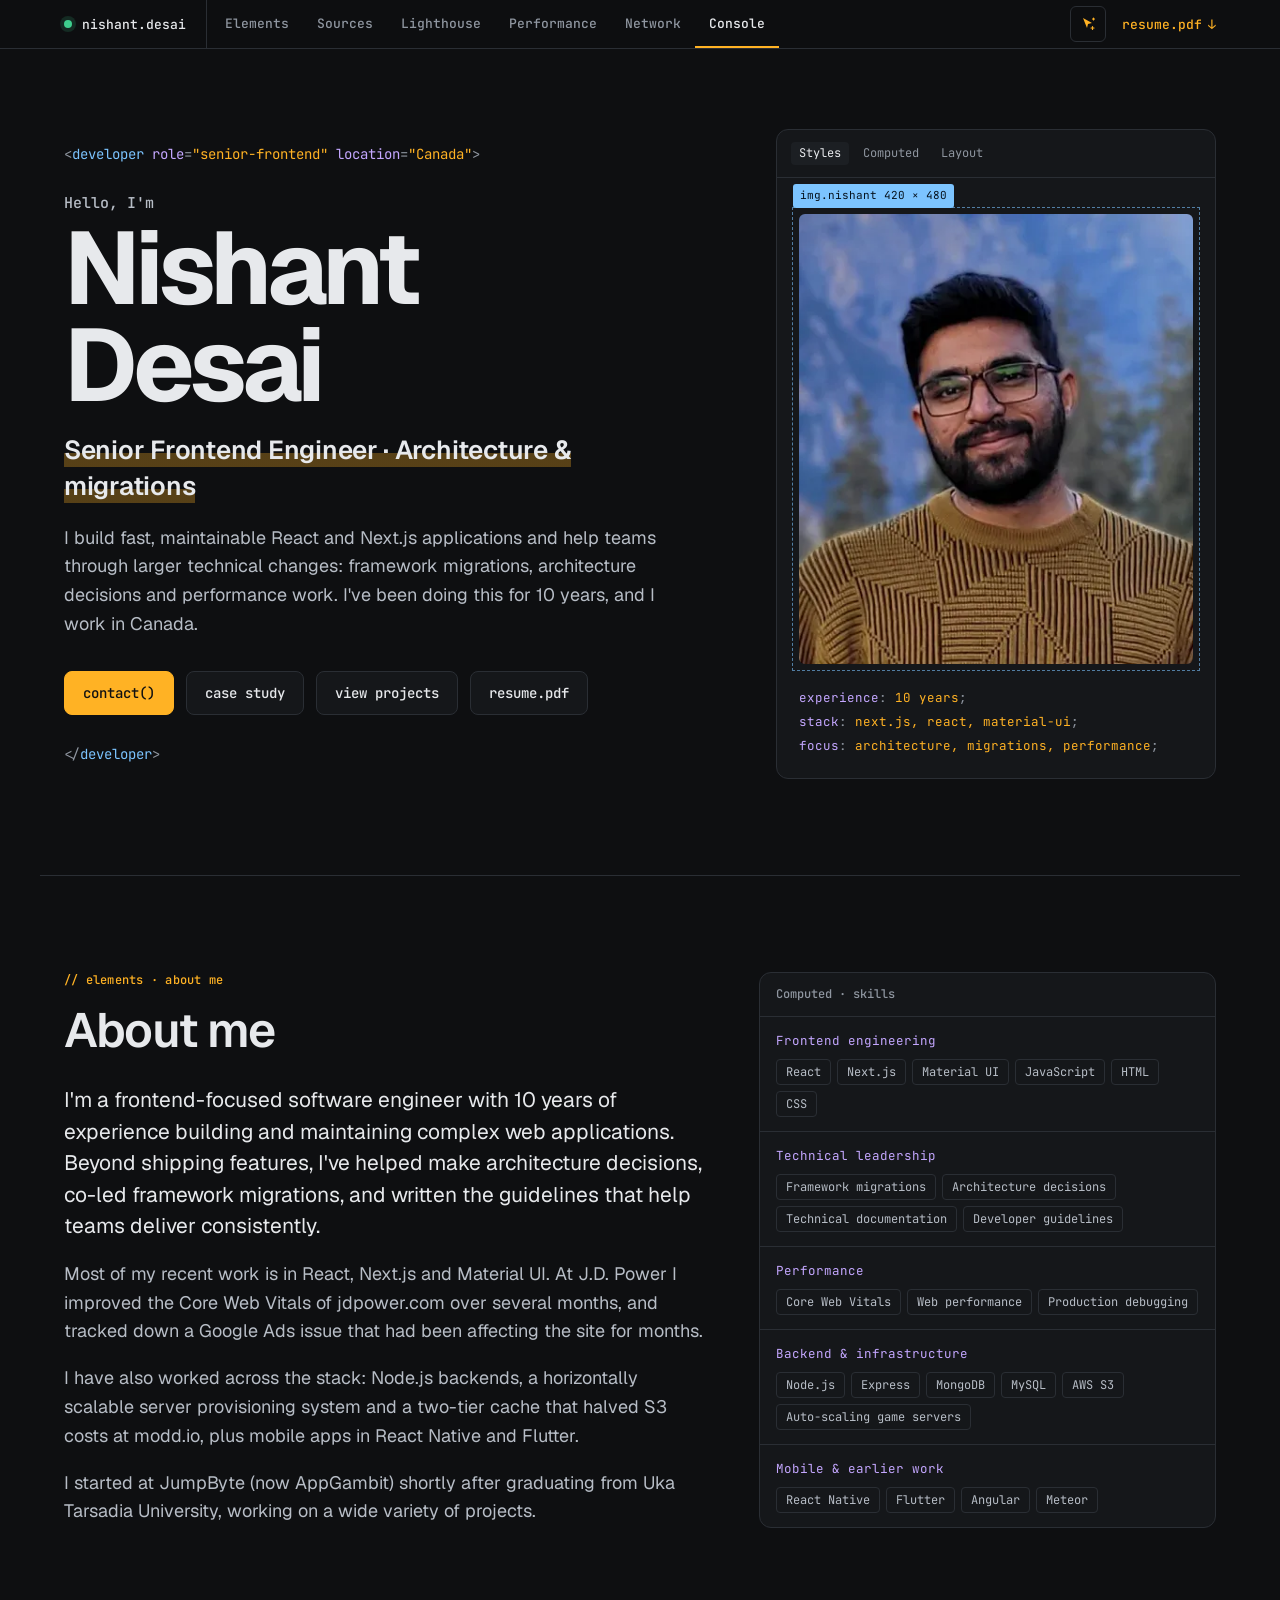
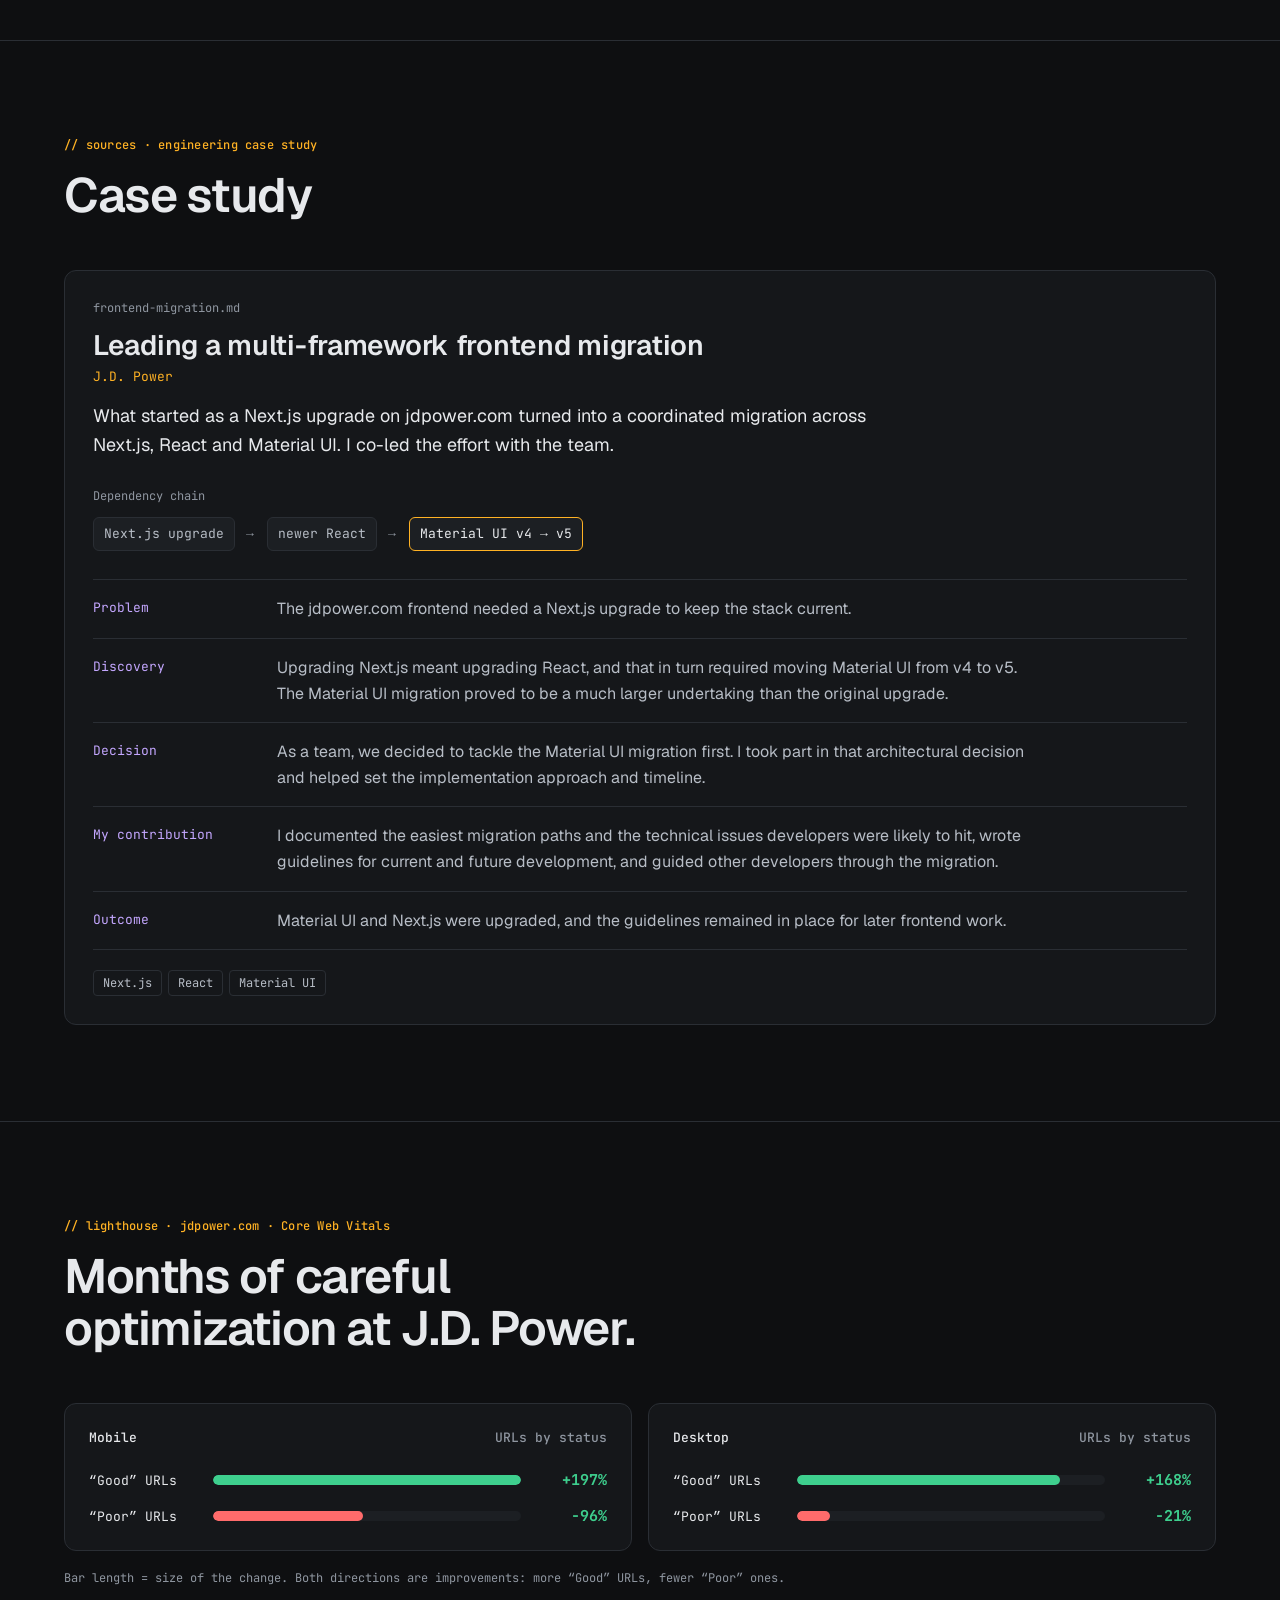
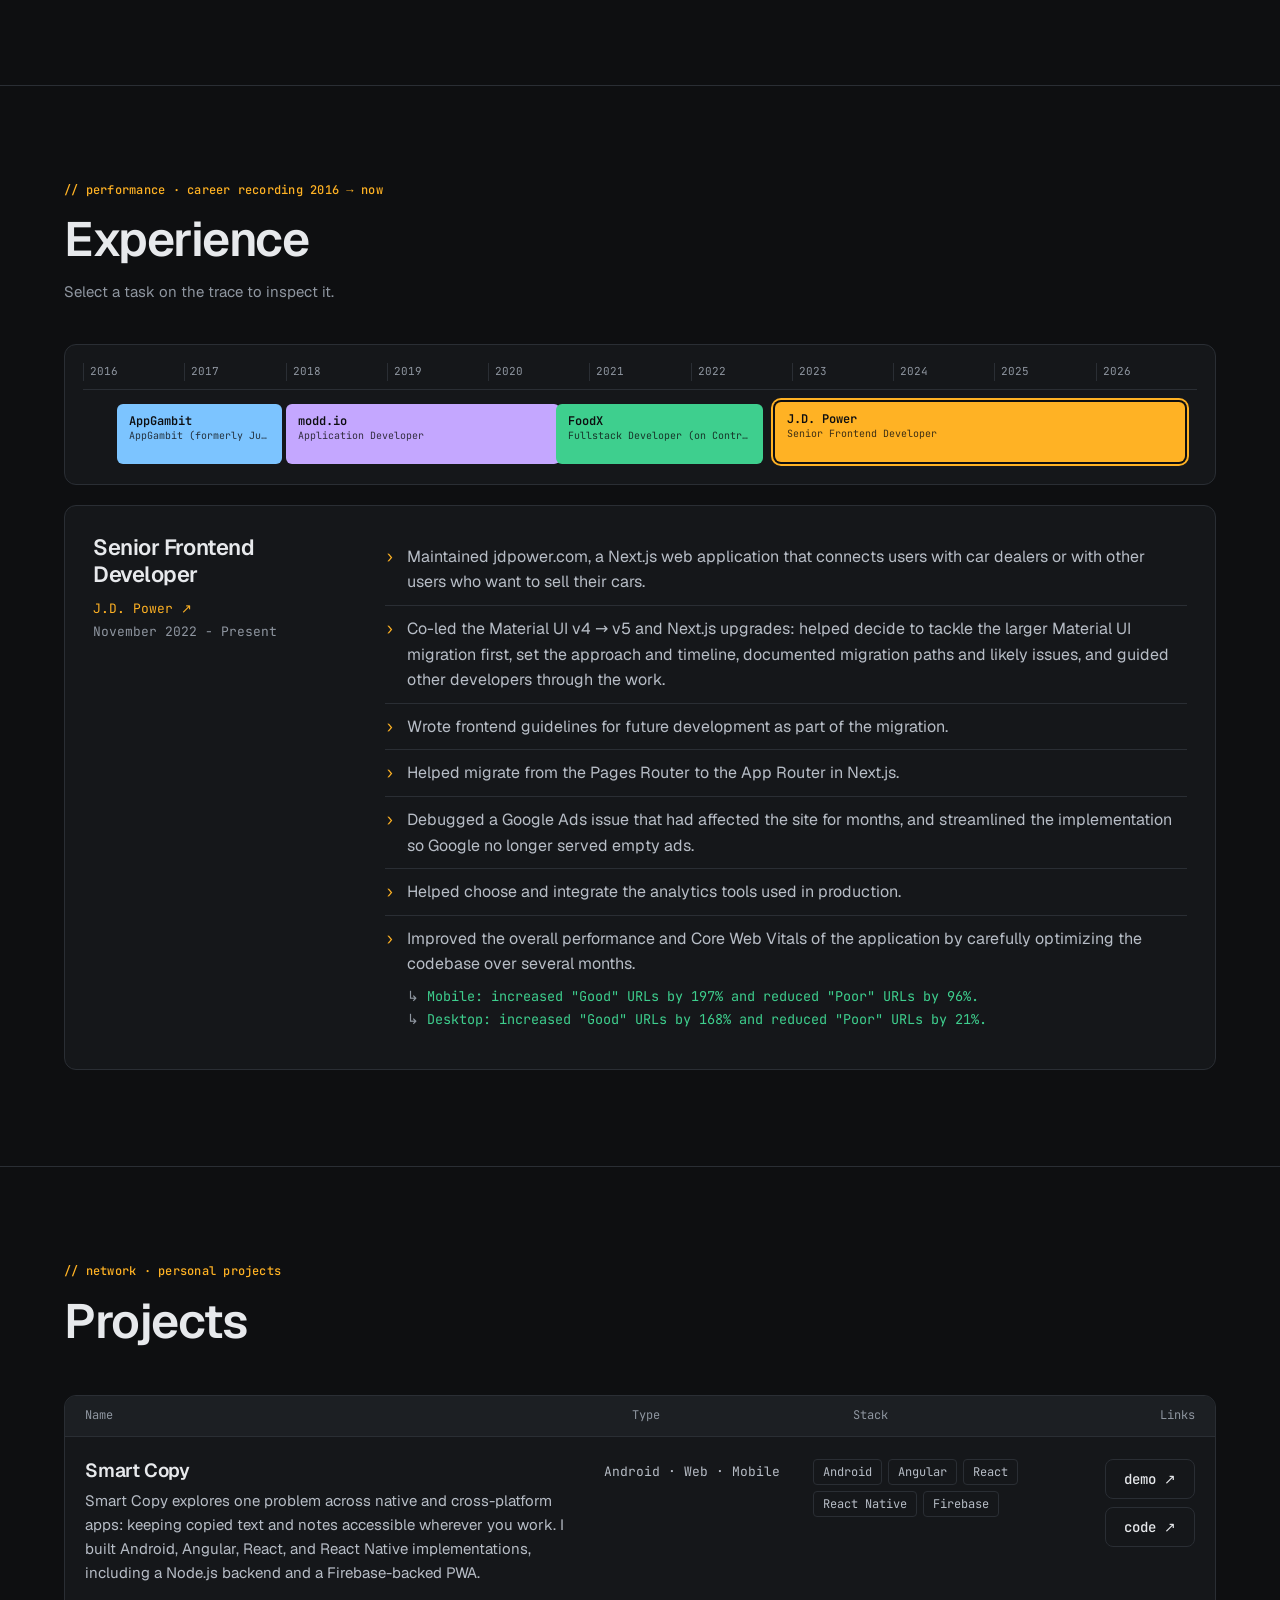
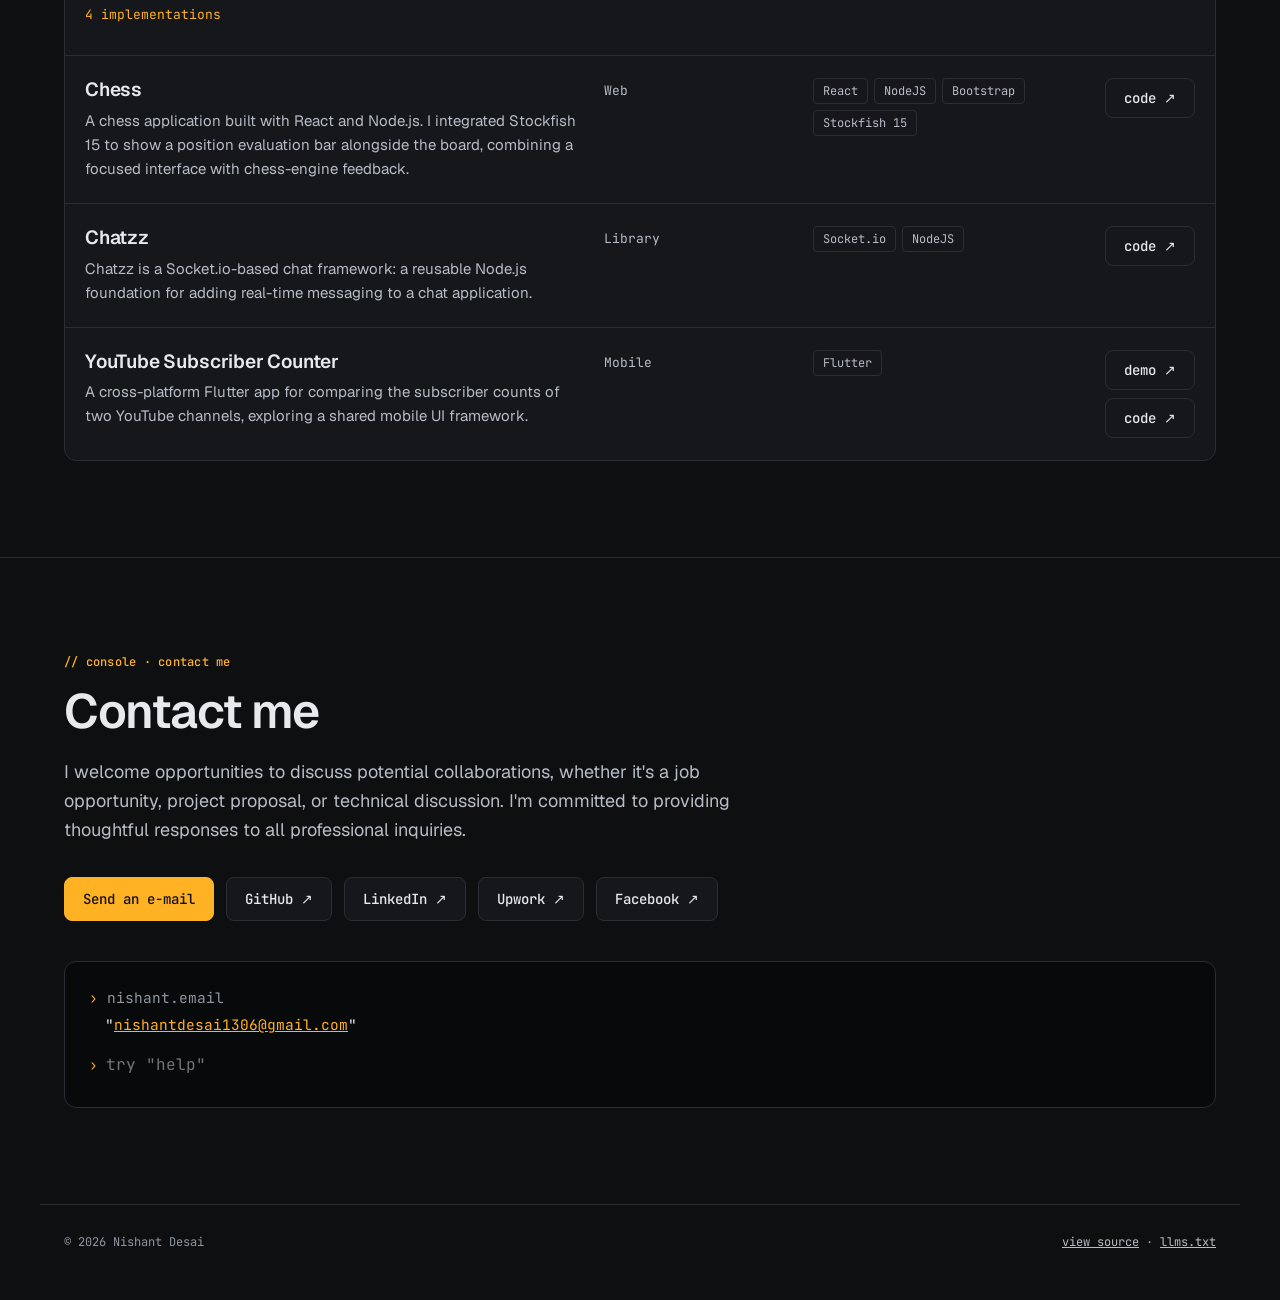
==== commit c6231233: "Publish architecture & migrations repositioning (source 4d8ff39)" ====
--- a/index.html
+++ b/index.html
@@ -1,17 +1,17 @@
-<!DOCTYPE html><html lang="en"> <head><meta charset="utf-8"><meta name="viewport" content="width=device-width, initial-scale=1"><title>Nishant Desai | Senior Frontend Developer</title><meta name="description" content="Nishant Desai is a senior frontend developer in Canada building fast React and Next.js apps, with a focus on web performance and Core Web Vitals. Experience, projects and contact details."><link rel="canonical" href="https://nishantdesai1306.github.io/"><meta name="theme-color" content="#0e0f11"><meta name="color-scheme" content="dark"><script>
+<!DOCTYPE html><html lang="en"> <head><meta charset="utf-8"><meta name="viewport" content="width=device-width, initial-scale=1"><title>Senior Frontend Engineer · Architecture &amp; migrations | Nishant Desai</title><meta name="description" content="Senior frontend engineer in Canada with 10 years of experience in React, Next.js and Material UI, co-leading framework migrations and improving web performance and Core Web Vitals."><link rel="canonical" href="https://nishantdesai1306.github.io/"><meta name="theme-color" content="#0e0f11"><meta name="color-scheme" content="dark"><script>
       document.documentElement.classList.add('js');
       try {
         if (localStorage.getItem('cursor-effects') === 'off') document.documentElement.classList.add('effects-off');
       } catch {}
-    </script><link rel="icon" href="/favicon.ico" sizes="any"><link rel="apple-touch-icon" href="/images/icons/icon-192x192.png"><link rel="manifest" href="/manifest.json"><link rel="alternate" type="text/plain" href="/llms.txt" title="Plain-text profile for AI agents"><meta property="og:type" content="profile"><meta property="og:title" content="Nishant Desai | Senior Frontend Developer"><meta property="og:description" content="Nishant Desai is a senior frontend developer in Canada building fast React and Next.js apps, with a focus on web performance and Core Web Vitals. Experience, projects and contact details."><meta property="og:url" content="https://nishantdesai1306.github.io/"><meta property="og:image" content="https://nishantdesai1306.github.io/social-preview.png"><meta property="og:image:width" content="1200"><meta property="og:image:height" content="630"><meta property="og:image:alt" content="Nishant Desai — Senior Frontend Developer"><meta property="profile:first_name" content="Nishant"><meta property="profile:last_name" content="Desai"><meta name="twitter:card" content="summary_large_image"><meta name="twitter:title" content="Nishant Desai | Senior Frontend Developer"><meta name="twitter:description" content="Nishant Desai is a senior frontend developer in Canada building fast React and Next.js apps, with a focus on web performance and Core Web Vitals. Experience, projects and contact details."><meta name="twitter:image" content="https://nishantdesai1306.github.io/social-preview.png"><script type="application/ld+json">{"@context":"https://schema.org","@type":"ProfilePage","url":"https://nishantdesai1306.github.io/","mainEntity":{"@type":"Person","name":"Nishant Desai","jobTitle":"Senior Frontend Developer","description":"I'm a software engineer working in Canada. Since 2016 I have built web apps, scalable backends and React Native mobile apps, with a focus on performance and clean, intuitive UI.","url":"https://nishantdesai1306.github.io/","image":"https://nishantdesai1306.github.io/images/icons/icon-512x512.png","email":"mailto:nishantdesai1306@gmail.com","address":{"@type":"PostalAddress","addressCountry":"CA"},"worksFor":{"@type":"Organization","name":"J.D. Power","url":"https://jdpower.com"},"alumniOf":{"@type":"CollegeOrUniversity","name":"Uka Tarsadia University"},"knowsAbout":["NextJS","React","NodeJS","Angular","Meteor","React Native","Flutter","MySQL","MongoDB","Core Web Vitals","Web performance"],"sameAs":["https://github.com/NishantDesai1306","https://www.linkedin.com/in/nishant-desai-706018105/","https://www.upwork.com/o/profiles/users/_~0138e4c1eefd3394a6/"]}}</script><link rel="stylesheet" href="/_astro/index.ZQfeCrw_.css"></head> <body> <a class="skip-link" href="#main-content">Skip to main content</a>  <header class="bar" data-astro-cid-nazmfhjt> <div class="bar-in wrap" data-astro-cid-nazmfhjt> <a class="brand" href="#top" aria-label="Nishant Desai — back to top" data-astro-cid-nazmfhjt> <span class="dot" aria-hidden="true" data-astro-cid-nazmfhjt></span>nishant.desai
-</a> <nav class="tabs" aria-label="Sections" data-astro-cid-nazmfhjt> <a href="#about-me" data-nav-link data-astro-cid-nazmfhjt>Elements</a><a href="#vitals" data-nav-link data-astro-cid-nazmfhjt>Lighthouse</a><a href="#experience" data-nav-link data-astro-cid-nazmfhjt>Performance</a><a href="#projects" data-nav-link data-astro-cid-nazmfhjt>Network</a><a href="#contact-me" data-nav-link data-astro-cid-nazmfhjt>Console</a> </nav> <div class="bar-actions" data-astro-cid-nazmfhjt> <button class="fx" type="button" data-effects-toggle aria-pressed="true" aria-label="Cursor effects" title="Turn cursor effects off" data-astro-cid-nazmfhjt> <svg viewBox="0 0 16 16" width="16" height="16" aria-hidden="true" data-astro-cid-nazmfhjt> <path d="M3 2l9 5-4 1-1 4z" fill="currentColor" data-astro-cid-nazmfhjt></path> <path class="sparkle" d="M12.5 10.5v3M11 12h3M13.5 2v2M12.5 3h2" stroke="currentColor" stroke-width="1.2" stroke-linecap="round" data-astro-cid-nazmfhjt></path> <path class="slash" d="M2 14L14 2" stroke="currentColor" stroke-width="1.4" stroke-linecap="round" data-astro-cid-nazmfhjt></path> </svg> </button> <button class="install" type="button" data-install hidden data-astro-cid-nazmfhjt>install app</button> <a class="resume" href="/Nishant_Desai_Resume.pdf" data-astro-cid-nazmfhjt>resume.pdf <span aria-hidden="true" data-astro-cid-nazmfhjt>↓</span></a> </div> </div> </header><script type="module">var e=[...document.querySelectorAll(`[data-nav-link]`)],t=e.map(e=>document.querySelector(e.hash)).filter(e=>e!==null),n=new IntersectionObserver(t=>{for(let n of t)if(n.isIntersecting)for(let t of e)t.hash===`#${n.target.id}`?t.setAttribute(`aria-current`,`true`):t.removeAttribute(`aria-current`)},{rootMargin:`-45% 0px -50% 0px`});t.forEach(e=>n.observe(e)),e.forEach(e=>e.addEventListener(`click`,()=>{let t=document.querySelector(e.hash);requestAnimationFrame(()=>t?.focus({preventScroll:!0}))})),e.forEach(e=>e.addEventListener(`focus`,()=>{e.scrollIntoView({block:`nearest`,inline:`nearest`,behavior:`instant`})}));</script> <main id="main-content" tabindex="-1" data-astro-cid-lcdefpme> <section class="hero wrap" id="top" aria-labelledby="hero-title" data-astro-cid-ge2uvauf> <div class="copy" data-astro-cid-ge2uvauf> <p class="tag mono" aria-hidden="true" data-astro-cid-ge2uvauf>
+    </script><link rel="icon" href="/favicon.ico" sizes="any"><link rel="apple-touch-icon" href="/images/icons/icon-192x192.png"><link rel="manifest" href="/manifest.json"><link rel="alternate" type="text/plain" href="/llms.txt" title="Plain-text profile for AI agents"><meta property="og:type" content="profile"><meta property="og:title" content="Senior Frontend Engineer · Architecture &amp; migrations | Nishant Desai"><meta property="og:description" content="Senior frontend engineer in Canada with 10 years of experience in React, Next.js and Material UI, co-leading framework migrations and improving web performance and Core Web Vitals."><meta property="og:url" content="https://nishantdesai1306.github.io/"><meta property="og:image" content="https://nishantdesai1306.github.io/social-preview.png"><meta property="og:image:width" content="1200"><meta property="og:image:height" content="630"><meta property="og:image:alt" content="Nishant Desai — Senior Frontend Developer"><meta property="profile:first_name" content="Nishant"><meta property="profile:last_name" content="Desai"><meta name="twitter:card" content="summary_large_image"><meta name="twitter:title" content="Senior Frontend Engineer · Architecture &amp; migrations | Nishant Desai"><meta name="twitter:description" content="Senior frontend engineer in Canada with 10 years of experience in React, Next.js and Material UI, co-leading framework migrations and improving web performance and Core Web Vitals."><meta name="twitter:image" content="https://nishantdesai1306.github.io/social-preview.png"><script type="application/ld+json">{"@context":"https://schema.org","@type":"ProfilePage","url":"https://nishantdesai1306.github.io/","mainEntity":{"@type":"Person","name":"Nishant Desai","jobTitle":"Senior Frontend Developer","description":"I build fast, maintainable React and Next.js applications and help teams through larger technical changes: framework migrations, architecture decisions and performance work. I've been doing this for 10 years, and I work in Canada.","url":"https://nishantdesai1306.github.io/","image":"https://nishantdesai1306.github.io/images/icons/icon-512x512.png","email":"mailto:nishantdesai1306@gmail.com","address":{"@type":"PostalAddress","addressCountry":"CA"},"worksFor":{"@type":"Organization","name":"J.D. Power","url":"https://jdpower.com"},"alumniOf":{"@type":"CollegeOrUniversity","name":"Uka Tarsadia University"},"knowsAbout":["React","Next.js","Material UI","JavaScript","HTML","CSS","Framework migrations","Architecture decisions","Technical documentation","Developer guidelines","Core Web Vitals","Web performance","Production debugging","Node.js","Express","MongoDB","MySQL","AWS S3","Auto-scaling game servers","React Native","Flutter","Angular","Meteor"],"sameAs":["https://github.com/NishantDesai1306","https://www.linkedin.com/in/nishant-desai-706018105/","https://www.upwork.com/o/profiles/users/_~0138e4c1eefd3394a6/"]}}</script><link rel="stylesheet" href="/_astro/index.CT0wyIqW.css"></head> <body> <a class="skip-link" href="#main-content">Skip to main content</a>  <header class="bar" data-astro-cid-nazmfhjt> <div class="bar-in wrap" data-astro-cid-nazmfhjt> <a class="brand" href="#top" aria-label="Nishant Desai — back to top" data-astro-cid-nazmfhjt> <span class="dot" aria-hidden="true" data-astro-cid-nazmfhjt></span>nishant.desai
+</a> <nav class="tabs" aria-label="Sections" data-astro-cid-nazmfhjt> <a href="#about-me" data-nav-link data-astro-cid-nazmfhjt>Elements</a><a href="#case-studies" data-nav-link data-astro-cid-nazmfhjt>Sources</a><a href="#vitals" data-nav-link data-astro-cid-nazmfhjt>Lighthouse</a><a href="#experience" data-nav-link data-astro-cid-nazmfhjt>Performance</a><a href="#projects" data-nav-link data-astro-cid-nazmfhjt>Network</a><a href="#contact-me" data-nav-link data-astro-cid-nazmfhjt>Console</a> </nav> <div class="bar-actions" data-astro-cid-nazmfhjt> <button class="fx" type="button" data-effects-toggle aria-pressed="true" aria-label="Cursor effects" title="Turn cursor effects off" data-astro-cid-nazmfhjt> <svg viewBox="0 0 16 16" width="16" height="16" aria-hidden="true" data-astro-cid-nazmfhjt> <path d="M3 2l9 5-4 1-1 4z" fill="currentColor" data-astro-cid-nazmfhjt></path> <path class="sparkle" d="M12.5 10.5v3M11 12h3M13.5 2v2M12.5 3h2" stroke="currentColor" stroke-width="1.2" stroke-linecap="round" data-astro-cid-nazmfhjt></path> <path class="slash" d="M2 14L14 2" stroke="currentColor" stroke-width="1.4" stroke-linecap="round" data-astro-cid-nazmfhjt></path> </svg> </button> <button class="install" type="button" data-install hidden data-astro-cid-nazmfhjt>install app</button> <a class="resume" href="/Nishant_Desai_Resume.pdf" data-astro-cid-nazmfhjt>resume.pdf <span aria-hidden="true" data-astro-cid-nazmfhjt>↓</span></a> </div> </div> </header><script type="module">var e=[...document.querySelectorAll(`[data-nav-link]`)],t=e.map(e=>document.querySelector(e.hash)).filter(e=>e!==null),n=new IntersectionObserver(t=>{for(let n of t)if(n.isIntersecting)for(let t of e)t.hash===`#${n.target.id}`?t.setAttribute(`aria-current`,`true`):t.removeAttribute(`aria-current`)},{rootMargin:`-45% 0px -50% 0px`});t.forEach(e=>n.observe(e)),e.forEach(e=>e.addEventListener(`click`,()=>{let t=document.querySelector(e.hash);requestAnimationFrame(()=>t?.focus({preventScroll:!0}))})),e.forEach(e=>e.addEventListener(`focus`,()=>{e.scrollIntoView({block:`nearest`,inline:`nearest`,behavior:`instant`})}));</script> <main id="main-content" tabindex="-1" data-astro-cid-lcdefpme> <section class="hero wrap" id="top" aria-labelledby="hero-title" data-astro-cid-ge2uvauf> <div class="copy" data-astro-cid-ge2uvauf> <p class="tag mono" aria-hidden="true" data-astro-cid-ge2uvauf>
 &lt;<span class="t" data-astro-cid-ge2uvauf>developer</span> <span class="a" data-astro-cid-ge2uvauf>role</span>=<span class="v" data-astro-cid-ge2uvauf>"senior-frontend"</span> <span class="a" data-astro-cid-ge2uvauf>location</span>=<span class="v" data-astro-cid-ge2uvauf>"Canada"</span>&gt;
-</p> <p class="hello" data-astro-cid-ge2uvauf>Hello, I'm</p> <h1 id="hero-title" data-astro-cid-ge2uvauf>Nishant Desai</h1> <p class="title" data-astro-cid-ge2uvauf>Senior Frontend Developer building fast React and Next.js apps</p> <p class="intro" data-astro-cid-ge2uvauf>I&#39;m a software engineer working in Canada. Since 2016 I have built web apps, scalable backends and React Native mobile apps, with a focus on performance and clean, intuitive UI.</p> <div class="actions" data-astro-cid-ge2uvauf> <a class="btn btn-primary" href="#contact-me" data-astro-cid-ge2uvauf>contact()</a> <a class="btn" href="#projects" data-astro-cid-ge2uvauf>view projects</a> <a class="btn" href="/Nishant_Desai_Resume.pdf" data-astro-cid-ge2uvauf>resume.pdf</a> </div> <p class="tag mono close" aria-hidden="true" data-astro-cid-ge2uvauf>&lt;/<span class="t" data-astro-cid-ge2uvauf>developer</span>&gt;</p> </div> <figure class="inspect panel" data-pointer-card data-astro-cid-ge2uvauf> <div class="inspect-head mono" aria-hidden="true" data-astro-cid-ge2uvauf> <span class="on" data-astro-cid-ge2uvauf>Styles</span><span data-astro-cid-ge2uvauf>Computed</span><span data-astro-cid-ge2uvauf>Layout</span> </div> <div class="photo" data-astro-cid-ge2uvauf> <span class="dim mono" aria-hidden="true" data-astro-cid-ge2uvauf>img.nishant 420 × 480</span>  <img src="/_astro/owner.hnlSQYMN_Z2rV9yF.webp" srcset="/_astro/owner.hnlSQYMN_1cm3hK.webp 280w, /_astro/owner.hnlSQYMN_Z2rV9yF.webp 420w" alt="Portrait of Nishant Desai" sizes="(max-width: 900px) 280px, 420px" loading="eager" fetchpriority="high" data-astro-cid-ge2uvauf="true" decoding="async" width="420" height="480"> </div> <figcaption class="props mono" data-astro-cid-ge2uvauf> <div data-astro-cid-ge2uvauf><b data-astro-cid-ge2uvauf>experience</b>: <i data-astro-cid-ge2uvauf>since 2016</i>;</div> <div data-astro-cid-ge2uvauf><b data-astro-cid-ge2uvauf>stack</b>: <i data-astro-cid-ge2uvauf>nextjs, react, nodejs, angular</i>;</div> <div data-astro-cid-ge2uvauf><b data-astro-cid-ge2uvauf>mobile</b>: <i data-astro-cid-ge2uvauf>react-native, flutter</i>;</div> </figcaption> </figure> </section>   <section class="section" id="about-me" tabindex="-1" aria-labelledby="about-title" data-astro-cid-oxgmilyn> <div class="wrap grid" data-astro-cid-oxgmilyn> <div data-astro-cid-oxgmilyn> <p class="eyebrow" data-astro-cid-oxgmilyn>// elements · about me</p> <h2 class="section-title" id="about-title" data-astro-cid-oxgmilyn>About me</h2> <div class="prose" data-astro-cid-oxgmilyn> <p data-astro-cid-oxgmilyn>Hello! I&#39;m Nishant Desai, a software engineer who loves creating new and exciting web-based apps. I develop apps with intuitive, pixel-perfect UIs and efficient backends.</p><p data-astro-cid-oxgmilyn>Shortly after graduating from Uka Tarsadia University, I joined JumpByte (now AppGambit) where I worked on a wide variety of projects on a daily basis.</p><p data-astro-cid-oxgmilyn>I specialize in the MEAN and MERN stacks for web apps, and I have built mobile apps with React Native and Flutter.</p><p data-astro-cid-oxgmilyn>I&#39;m always interested in improving myself as a developer, and in meeting interesting people.</p> </div> </div> <aside class="computed panel" aria-labelledby="tech-title" data-astro-cid-oxgmilyn> <h3 class="computed-head mono" id="tech-title" data-astro-cid-oxgmilyn>Computed · technologies</h3> <p class="computed-note" data-astro-cid-oxgmilyn>Technologies that I have worked with to build awesome applications</p> <ul class="tech" data-astro-cid-oxgmilyn> <li data-astro-cid-oxgmilyn> <a href="https://nextjs.org/" rel="noopener noreferrer" data-astro-cid-oxgmilyn> <span class="prop" data-astro-cid-oxgmilyn>NextJS</span> <span class="arrow" aria-hidden="true" data-astro-cid-oxgmilyn>↗</span> </a> </li><li data-astro-cid-oxgmilyn> <a href="https://react.dev/" rel="noopener noreferrer" data-astro-cid-oxgmilyn> <span class="prop" data-astro-cid-oxgmilyn>React</span> <span class="arrow" aria-hidden="true" data-astro-cid-oxgmilyn>↗</span> </a> </li><li data-astro-cid-oxgmilyn> <a href="https://nodejs.org/en/" rel="noopener noreferrer" data-astro-cid-oxgmilyn> <span class="prop" data-astro-cid-oxgmilyn>NodeJS</span> <span class="arrow" aria-hidden="true" data-astro-cid-oxgmilyn>↗</span> </a> </li><li data-astro-cid-oxgmilyn> <a href="https://angular.dev/" rel="noopener noreferrer" data-astro-cid-oxgmilyn> <span class="prop" data-astro-cid-oxgmilyn>Angular</span> <span class="arrow" aria-hidden="true" data-astro-cid-oxgmilyn>↗</span> </a> </li><li data-astro-cid-oxgmilyn> <a href="https://www.meteor.com" rel="noopener noreferrer" data-astro-cid-oxgmilyn> <span class="prop" data-astro-cid-oxgmilyn>Meteor</span> <span class="arrow" aria-hidden="true" data-astro-cid-oxgmilyn>↗</span> </a> </li><li data-astro-cid-oxgmilyn> <a href="https://reactnative.dev/" rel="noopener noreferrer" data-astro-cid-oxgmilyn> <span class="prop" data-astro-cid-oxgmilyn>React Native</span> <span class="arrow" aria-hidden="true" data-astro-cid-oxgmilyn>↗</span> </a> </li><li data-astro-cid-oxgmilyn> <a href="https://flutter.dev" rel="noopener noreferrer" data-astro-cid-oxgmilyn> <span class="prop" data-astro-cid-oxgmilyn>Flutter</span> <span class="arrow" aria-hidden="true" data-astro-cid-oxgmilyn>↗</span> </a> </li><li data-astro-cid-oxgmilyn> <a href="https://www.mysql.com" rel="noopener noreferrer" data-astro-cid-oxgmilyn> <span class="prop" data-astro-cid-oxgmilyn>MySQL</span> <span class="arrow" aria-hidden="true" data-astro-cid-oxgmilyn>↗</span> </a> </li><li data-astro-cid-oxgmilyn> <a href="https://www.mongodb.com" rel="noopener noreferrer" data-astro-cid-oxgmilyn> <span class="prop" data-astro-cid-oxgmilyn>MongoDB</span> <span class="arrow" aria-hidden="true" data-astro-cid-oxgmilyn>↗</span> </a> </li> </ul> </aside> </div> </section> <section class="section" id="vitals" tabindex="-1" aria-labelledby="vitals-title" data-astro-cid-sv2lzbyk> <div class="wrap" data-astro-cid-sv2lzbyk> <p class="eyebrow" data-astro-cid-sv2lzbyk>// lighthouse · jdpower.com · Core Web Vitals</p> <h2 class="section-title" id="vitals-title" data-astro-cid-sv2lzbyk>
+</p> <p class="hello" data-astro-cid-ge2uvauf>Hello, I'm</p> <h1 id="hero-title" data-astro-cid-ge2uvauf>Nishant Desai</h1> <p class="title" data-astro-cid-ge2uvauf>Senior Frontend Engineer · Architecture &amp; migrations</p> <p class="intro" data-astro-cid-ge2uvauf>I build fast, maintainable React and Next.js applications and help teams through larger technical changes: framework migrations, architecture decisions and performance work. I&#39;ve been doing this for 10 years, and I work in Canada.</p> <div class="actions" data-astro-cid-ge2uvauf> <a class="btn btn-primary" href="#contact-me" data-astro-cid-ge2uvauf>contact()</a> <a class="btn" href="#case-studies" data-astro-cid-ge2uvauf>case study</a> <a class="btn" href="#projects" data-astro-cid-ge2uvauf>view projects</a> <a class="btn" href="/Nishant_Desai_Resume.pdf" data-astro-cid-ge2uvauf>resume.pdf</a> </div> <p class="tag mono close" aria-hidden="true" data-astro-cid-ge2uvauf>&lt;/<span class="t" data-astro-cid-ge2uvauf>developer</span>&gt;</p> </div> <figure class="inspect panel" data-pointer-card data-astro-cid-ge2uvauf> <div class="inspect-head mono" aria-hidden="true" data-astro-cid-ge2uvauf> <span class="on" data-astro-cid-ge2uvauf>Styles</span><span data-astro-cid-ge2uvauf>Computed</span><span data-astro-cid-ge2uvauf>Layout</span> </div> <div class="photo" data-astro-cid-ge2uvauf> <span class="dim mono" aria-hidden="true" data-astro-cid-ge2uvauf>img.nishant 420 × 480</span>  <img src="/_astro/owner.hnlSQYMN_Z2rV9yF.webp" srcset="/_astro/owner.hnlSQYMN_1cm3hK.webp 280w, /_astro/owner.hnlSQYMN_Z2rV9yF.webp 420w" alt="Portrait of Nishant Desai" sizes="(max-width: 900px) 280px, 420px" loading="eager" fetchpriority="high" data-astro-cid-ge2uvauf="true" decoding="async" width="420" height="480"> </div> <figcaption class="props mono" data-astro-cid-ge2uvauf> <div data-astro-cid-ge2uvauf><b data-astro-cid-ge2uvauf>experience</b>: <i data-astro-cid-ge2uvauf>10 years</i>;</div> <div data-astro-cid-ge2uvauf><b data-astro-cid-ge2uvauf>stack</b>: <i data-astro-cid-ge2uvauf>next.js, react, material-ui</i>;</div> <div data-astro-cid-ge2uvauf><b data-astro-cid-ge2uvauf>focus</b>: <i data-astro-cid-ge2uvauf>architecture, migrations, performance</i>;</div> </figcaption> </figure> </section>   <section class="section" id="about-me" tabindex="-1" aria-labelledby="about-title" data-astro-cid-oxgmilyn> <div class="wrap grid" data-astro-cid-oxgmilyn> <div data-astro-cid-oxgmilyn> <p class="eyebrow" data-astro-cid-oxgmilyn>// elements · about me</p> <h2 class="section-title" id="about-title" data-astro-cid-oxgmilyn>About me</h2> <div class="prose" data-astro-cid-oxgmilyn> <p data-astro-cid-oxgmilyn>I&#39;m a frontend-focused software engineer with 10 years of experience building and maintaining complex web applications. Beyond shipping features, I&#39;ve helped make architecture decisions, co-led framework migrations, and written the guidelines that help teams deliver consistently.</p><p data-astro-cid-oxgmilyn>Most of my recent work is in React, Next.js and Material UI. At J.D. Power I improved the Core Web Vitals of jdpower.com over several months, and tracked down a Google Ads issue that had been affecting the site for months.</p><p data-astro-cid-oxgmilyn>I have also worked across the stack: Node.js backends, a horizontally scalable server provisioning system and a two-tier cache that halved S3 costs at modd.io, plus mobile apps in React Native and Flutter.</p><p data-astro-cid-oxgmilyn>I started at JumpByte (now AppGambit) shortly after graduating from Uka Tarsadia University, working on a wide variety of projects.</p> </div> </div> <aside class="computed panel" aria-labelledby="skills-title" data-astro-cid-oxgmilyn> <h3 class="computed-head mono" id="skills-title" data-astro-cid-oxgmilyn>Computed · skills</h3> <dl class="skills" data-astro-cid-oxgmilyn> <div data-astro-cid-oxgmilyn> <dt class="mono" data-astro-cid-oxgmilyn>Frontend engineering</dt> <dd class="chips" data-astro-cid-oxgmilyn> <span class="chip" data-astro-cid-oxgmilyn>React</span><span class="chip" data-astro-cid-oxgmilyn>Next.js</span><span class="chip" data-astro-cid-oxgmilyn>Material UI</span><span class="chip" data-astro-cid-oxgmilyn>JavaScript</span><span class="chip" data-astro-cid-oxgmilyn>HTML</span><span class="chip" data-astro-cid-oxgmilyn>CSS</span> </dd> </div><div data-astro-cid-oxgmilyn> <dt class="mono" data-astro-cid-oxgmilyn>Technical leadership</dt> <dd class="chips" data-astro-cid-oxgmilyn> <span class="chip" data-astro-cid-oxgmilyn>Framework migrations</span><span class="chip" data-astro-cid-oxgmilyn>Architecture decisions</span><span class="chip" data-astro-cid-oxgmilyn>Technical documentation</span><span class="chip" data-astro-cid-oxgmilyn>Developer guidelines</span> </dd> </div><div data-astro-cid-oxgmilyn> <dt class="mono" data-astro-cid-oxgmilyn>Performance</dt> <dd class="chips" data-astro-cid-oxgmilyn> <span class="chip" data-astro-cid-oxgmilyn>Core Web Vitals</span><span class="chip" data-astro-cid-oxgmilyn>Web performance</span><span class="chip" data-astro-cid-oxgmilyn>Production debugging</span> </dd> </div><div data-astro-cid-oxgmilyn> <dt class="mono" data-astro-cid-oxgmilyn>Backend &amp; infrastructure</dt> <dd class="chips" data-astro-cid-oxgmilyn> <span class="chip" data-astro-cid-oxgmilyn>Node.js</span><span class="chip" data-astro-cid-oxgmilyn>Express</span><span class="chip" data-astro-cid-oxgmilyn>MongoDB</span><span class="chip" data-astro-cid-oxgmilyn>MySQL</span><span class="chip" data-astro-cid-oxgmilyn>AWS S3</span><span class="chip" data-astro-cid-oxgmilyn>Auto-scaling game servers</span> </dd> </div><div data-astro-cid-oxgmilyn> <dt class="mono" data-astro-cid-oxgmilyn>Mobile &amp; earlier work</dt> <dd class="chips" data-astro-cid-oxgmilyn> <span class="chip" data-astro-cid-oxgmilyn>React Native</span><span class="chip" data-astro-cid-oxgmilyn>Flutter</span><span class="chip" data-astro-cid-oxgmilyn>Angular</span><span class="chip" data-astro-cid-oxgmilyn>Meteor</span> </dd> </div> </dl> </aside> </div> </section> <section class="section" id="case-studies" tabindex="-1" aria-labelledby="case-studies-title" data-astro-cid-6uufqrtv> <div class="wrap" data-astro-cid-6uufqrtv> <p class="eyebrow" data-astro-cid-6uufqrtv>// sources · engineering case study</p> <h2 class="section-title" id="case-studies-title" data-astro-cid-6uufqrtv>Case study</h2> <article class="study panel" id="case-frontend-migration" aria-labelledby="case-title-frontend-migration" data-astro-cid-6uufqrtv> <header class="head" data-astro-cid-6uufqrtv> <p class="file mono" aria-hidden="true" data-astro-cid-6uufqrtv>frontend-migration.md</p> <h3 id="case-title-frontend-migration" data-astro-cid-6uufqrtv>Leading a multi-framework frontend migration</h3> <p class="meta mono" data-astro-cid-6uufqrtv>J.D. Power</p> <p class="summary" data-astro-cid-6uufqrtv>What started as a Next.js upgrade on jdpower.com turned into a coordinated migration across Next.js, React and Material UI. I co-led the effort with the team.</p> </header> <figure class="chain" data-astro-cid-6uufqrtv> <figcaption class="mono" data-astro-cid-6uufqrtv>Dependency chain</figcaption> <ol class="mono" data-astro-cid-6uufqrtv> <li data-astro-cid-6uufqrtv>Next.js upgrade</li><li data-astro-cid-6uufqrtv>newer React</li><li data-astro-cid-6uufqrtv>Material UI v4 → v5</li> </ol> </figure> <dl class="steps" data-astro-cid-6uufqrtv> <div data-astro-cid-6uufqrtv> <dt class="mono" data-astro-cid-6uufqrtv>Problem</dt> <dd data-astro-cid-6uufqrtv>The jdpower.com frontend needed a Next.js upgrade to keep the stack current.</dd> </div><div data-astro-cid-6uufqrtv> <dt class="mono" data-astro-cid-6uufqrtv>Discovery</dt> <dd data-astro-cid-6uufqrtv>Upgrading Next.js meant upgrading React, and that in turn required moving Material UI from v4 to v5. The Material UI migration proved to be a much larger undertaking than the original upgrade.</dd> </div><div data-astro-cid-6uufqrtv> <dt class="mono" data-astro-cid-6uufqrtv>Decision</dt> <dd data-astro-cid-6uufqrtv>As a team, we decided to tackle the Material UI migration first. I took part in that architectural decision and helped set the implementation approach and timeline.</dd> </div><div data-astro-cid-6uufqrtv> <dt class="mono" data-astro-cid-6uufqrtv>My contribution</dt> <dd data-astro-cid-6uufqrtv>I documented the easiest migration paths and the technical issues developers were likely to hit, wrote guidelines for current and future development, and guided other developers through the migration.</dd> </div><div data-astro-cid-6uufqrtv> <dt class="mono" data-astro-cid-6uufqrtv>Outcome</dt> <dd data-astro-cid-6uufqrtv>Material UI and Next.js were upgraded, and the guidelines remained in place for later frontend work.</dd> </div> </dl> <div class="chips" data-astro-cid-6uufqrtv> <span class="chip" data-astro-cid-6uufqrtv>Next.js</span><span class="chip" data-astro-cid-6uufqrtv>React</span><span class="chip" data-astro-cid-6uufqrtv>Material UI</span> </div> </article> </div> </section> <section class="section" id="vitals" tabindex="-1" aria-labelledby="vitals-title" data-astro-cid-sv2lzbyk> <div class="wrap" data-astro-cid-sv2lzbyk> <p class="eyebrow" data-astro-cid-sv2lzbyk>// lighthouse · jdpower.com · Core Web Vitals</p> <h2 class="section-title" id="vitals-title" data-astro-cid-sv2lzbyk>
 Months of careful optimization at J.D. Power.
 </h2> <div class="cards" data-astro-cid-sv2lzbyk> <article class="card panel" data-astro-cid-sv2lzbyk> <h3 class="mono" data-astro-cid-sv2lzbyk> <span data-astro-cid-sv2lzbyk>Mobile</span> <span data-astro-cid-sv2lzbyk>URLs by status</span> </h3> <dl data-astro-cid-sv2lzbyk> <div class="row" data-astro-cid-sv2lzbyk> <dt data-astro-cid-sv2lzbyk>“Good” URLs</dt> <dd class="track" aria-hidden="true" data-astro-cid-sv2lzbyk> <i class="bar good" style="--w:100.0%" data-astro-cid-sv2lzbyk></i> </dd> <dd class="delta" data-astro-cid-sv2lzbyk>+197%</dd> </div> <div class="row" data-astro-cid-sv2lzbyk> <dt data-astro-cid-sv2lzbyk>“Poor” URLs</dt> <dd class="track" aria-hidden="true" data-astro-cid-sv2lzbyk> <i class="bar poor" style="--w:48.7%" data-astro-cid-sv2lzbyk></i> </dd> <dd class="delta" data-astro-cid-sv2lzbyk>−96%</dd> </div> </dl> </article><article class="card panel" data-astro-cid-sv2lzbyk> <h3 class="mono" data-astro-cid-sv2lzbyk> <span data-astro-cid-sv2lzbyk>Desktop</span> <span data-astro-cid-sv2lzbyk>URLs by status</span> </h3> <dl data-astro-cid-sv2lzbyk> <div class="row" data-astro-cid-sv2lzbyk> <dt data-astro-cid-sv2lzbyk>“Good” URLs</dt> <dd class="track" aria-hidden="true" data-astro-cid-sv2lzbyk> <i class="bar good" style="--w:85.3%" data-astro-cid-sv2lzbyk></i> </dd> <dd class="delta" data-astro-cid-sv2lzbyk>+168%</dd> </div> <div class="row" data-astro-cid-sv2lzbyk> <dt data-astro-cid-sv2lzbyk>“Poor” URLs</dt> <dd class="track" aria-hidden="true" data-astro-cid-sv2lzbyk> <i class="bar poor" style="--w:10.7%" data-astro-cid-sv2lzbyk></i> </dd> <dd class="delta" data-astro-cid-sv2lzbyk>−21%</dd> </div> </dl> </article> </div> <p class="note mono" data-astro-cid-sv2lzbyk>Bar length = size of the change. Both directions are improvements: more “Good” URLs, fewer “Poor” ones.</p> </div> </section><script type="module">var e=document.querySelector(`#vitals .cards`);if(e){let t=new IntersectionObserver(([n])=>{n.isIntersecting&&(e.classList.add(`is-visible`),t.disconnect())},{threshold:.4});t.observe(e)}</script> <section class="section" id="experience" tabindex="-1" aria-labelledby="experience-title" data-astro-cid-bl6cniha> <div class="wrap" data-timeline data-astro-cid-bl6cniha> <p class="eyebrow" data-astro-cid-bl6cniha>// performance · career recording 2016 → now</p> <h2 class="section-title" id="experience-title" data-astro-cid-bl6cniha>Experience</h2> <p class="hint" data-astro-cid-bl6cniha>Select a task on the trace to inspect it.</p> <div class="trace panel" data-trace-scroll data-astro-cid-bl6cniha> <div class="trace-in" style="--years:11" data-astro-cid-bl6cniha> <div class="ruler mono" aria-hidden="true" data-astro-cid-bl6cniha> <span data-astro-cid-bl6cniha>2016</span><span data-astro-cid-bl6cniha>2017</span><span data-astro-cid-bl6cniha>2018</span><span data-astro-cid-bl6cniha>2019</span><span data-astro-cid-bl6cniha>2020</span><span data-astro-cid-bl6cniha>2021</span><span data-astro-cid-bl6cniha>2022</span><span data-astro-cid-bl6cniha>2023</span><span data-astro-cid-bl6cniha>2024</span><span data-astro-cid-bl6cniha>2025</span><span data-astro-cid-bl6cniha>2026</span> </div> <div class="lane" data-astro-cid-bl6cniha> <a class="seg mono" id="tab-appgambit" href="#job-appgambit" data-job-tab data-current="false" style="left:3.03%;width:calc(15.15% - 4px);--c:var(--tag)" data-astro-cid-bl6cniha> AppGambit <small data-astro-cid-bl6cniha>AppGambit (formerly JumpByte)</small> </a><a class="seg mono" id="tab-moddio" href="#job-moddio" data-job-tab data-current="false" style="left:18.18%;width:calc(25% - 4px);--c:var(--attr)" data-astro-cid-bl6cniha> modd.io <small data-astro-cid-bl6cniha>Application Developer</small> </a><a class="seg mono" id="tab-foodx" href="#job-foodx" data-job-tab data-current="false" style="left:42.42%;width:calc(18.94% - 4px);--c:var(--good)" data-astro-cid-bl6cniha> FoodX <small data-astro-cid-bl6cniha>Fullstack Developer (on Contract)</small> </a><a class="seg mono" id="tab-jdpower" href="#job-jdpower" data-job-tab data-current="true" style="left:62.12%;width:calc(37.12% - 4px);--c:var(--amber)" data-astro-cid-bl6cniha> J.D. Power <small data-astro-cid-bl6cniha>Senior Frontend Developer</small> </a> </div> </div> </div> <div class="jobs" data-astro-cid-bl6cniha> <article class="job panel" id="job-appgambit" data-job-panel aria-labelledby="job-title-appgambit" data-astro-cid-bl6cniha> <header data-astro-cid-bl6cniha> <h3 id="job-title-appgambit" data-astro-cid-bl6cniha>AppGambit (formerly JumpByte)</h3> <p class="meta mono" data-astro-cid-bl6cniha> <a href="https://appgambit.com/" rel="noopener noreferrer" data-astro-cid-bl6cniha> AppGambit ↗
 </a> <br data-astro-cid-bl6cniha> <time data-astro-cid-bl6cniha>May 2016 - December 2017</time> </p> </header> <ul data-astro-cid-bl6cniha> <li data-astro-cid-bl6cniha>Developed and maintained a notification server built on top of Meteor.</li><li data-astro-cid-bl6cniha>Developed and managed multiple projects on both the frontend and the backend.</li><li data-astro-cid-bl6cniha>Manually tested web apps in various browsers to ensure cross-browser compatibility.</li><li data-astro-cid-bl6cniha>Worked on a native Android app used for internal communication.</li> </ul> </article><article class="job panel" id="job-moddio" data-job-panel aria-labelledby="job-title-moddio" data-astro-cid-bl6cniha> <header data-astro-cid-bl6cniha> <h3 id="job-title-moddio" data-astro-cid-bl6cniha>Application Developer</h3> <p class="meta mono" data-astro-cid-bl6cniha> <a href="https://www.modd.io/" rel="noopener noreferrer" data-astro-cid-bl6cniha> modd.io ↗
 </a> <br data-astro-cid-bl6cniha> <time data-astro-cid-bl6cniha>January 2018 - September 2020</time> </p> </header> <ul data-astro-cid-bl6cniha> <li data-astro-cid-bl6cniha>Worked on a React-based web application that lets users build their own multiplayer games.</li><li data-astro-cid-bl6cniha>Reduced S3 costs by 50% through a two-tier caching system.</li><li data-astro-cid-bl6cniha>Designed and built a horizontally scalable provisioning and communication system among servers.</li><li data-astro-cid-bl6cniha>Hosted and auto-scaled games on game servers to provide a smooth UX.</li><li data-astro-cid-bl6cniha>Deployed private servers that let users create game sessions only people with invite links can join.</li><li data-astro-cid-bl6cniha>Designed and developed hybrid apps for clients using React Native.</li> </ul> </article><article class="job panel" id="job-foodx" data-job-panel aria-labelledby="job-title-foodx" data-astro-cid-bl6cniha> <header data-astro-cid-bl6cniha> <h3 id="job-title-foodx" data-astro-cid-bl6cniha>Fullstack Developer (on Contract)</h3> <p class="meta mono" data-astro-cid-bl6cniha> <a href="https://www.foodxtech.com/" rel="noopener noreferrer" data-astro-cid-bl6cniha> FoodX ↗
 </a> <br data-astro-cid-bl6cniha> <time data-astro-cid-bl6cniha>September 2020 - September 2022</time> </p> </header> <ul data-astro-cid-bl6cniha> <li data-astro-cid-bl6cniha>Worked on a React-based web application that lets users manage orders and products online.</li><li data-astro-cid-bl6cniha>Designed UI/UX solutions based on what was most feasible for a given task.</li><li data-astro-cid-bl6cniha>Took the lead in designing and implementing multiple company-wide features.</li> </ul> </article><article class="job panel" id="job-jdpower" data-job-panel aria-labelledby="job-title-jdpower" data-astro-cid-bl6cniha> <header data-astro-cid-bl6cniha> <h3 id="job-title-jdpower" data-astro-cid-bl6cniha>Senior Frontend Developer</h3> <p class="meta mono" data-astro-cid-bl6cniha> <a href="https://jdpower.com" rel="noopener noreferrer" data-astro-cid-bl6cniha> J.D. Power ↗
-</a> <br data-astro-cid-bl6cniha> <time data-astro-cid-bl6cniha>November 2022 - Present</time> </p> </header> <ul data-astro-cid-bl6cniha> <li data-astro-cid-bl6cniha>Worked on a NextJS-based web application that connects users with car dealers or with other users who want to sell their cars.</li><li data-astro-cid-bl6cniha>Debugged and resolved a Google Ads issue that had been plaguing the app for months.</li><li data-astro-cid-bl6cniha>Streamlined the Google Ads implementation, eliminating cases where Google would serve empty ads.</li><li data-astro-cid-bl6cniha>Led the migration of Material UI from v4 to v5.</li><li data-astro-cid-bl6cniha>Helped migrate from the Pages Router to the App Router in NextJS.</li><li data-astro-cid-bl6cniha> Improved the overall performance and Core Web Vitals of the application by carefully optimizing the codebase over several months. <ul class="sub" data-astro-cid-bl6cniha> <li data-astro-cid-bl6cniha>Mobile: increased &quot;Good&quot; URLs by 197% and reduced &quot;Poor&quot; URLs by 96%.</li><li data-astro-cid-bl6cniha>Desktop: increased &quot;Good&quot; URLs by 168% and reduced &quot;Poor&quot; URLs by 21%.</li> </ul> </li> </ul> </article> </div> </div> </section><script type="module">function e(e){let t=[...e.querySelectorAll(`[data-job-tab]`)],n=[...e.querySelectorAll(`[data-job-panel]`)];if(!t.length)return;let r=t[0].parentElement,i=e.querySelector(`[data-trace-scroll]`);r?.setAttribute(`role`,`tablist`),r?.setAttribute(`aria-label`,`Career timeline`);let a=(e,r=!1)=>{if(t.forEach((t,r)=>{let i=r===e;t.setAttribute(`aria-selected`,String(i)),t.tabIndex=i?0:-1,n[r].hidden=!i}),i){let n=t[e].getBoundingClientRect(),r=i.getBoundingClientRect();n.left<r.left+8?i.scrollLeft+=n.left-r.left-8:n.right>r.right-8&&(i.scrollLeft+=n.right-r.right+8)}r&&t[e].focus({preventScroll:!0})};t.forEach((e,r)=>{let i=n[r];e.setAttribute(`role`,`tab`),e.setAttribute(`aria-controls`,i.id),i.setAttribute(`role`,`tabpanel`),i.setAttribute(`aria-labelledby`,e.id),i.tabIndex=0,e.addEventListener(`click`,e=>{e.preventDefault(),a(r)}),e.addEventListener(`keydown`,e=>{let n=t.length-1,i={ArrowRight:r===n?0:r+1,ArrowLeft:r===0?n:r-1,Home:0,End:n," ":r}[e.key];i!==void 0&&(e.preventDefault(),a(i,!0))})});let o=()=>t.findIndex(e=>location.hash===e.hash||location.hash===`#${e.id}`),s=()=>{if(!e.isConnected)return;let r=o();r!==-1&&(a(r),requestAnimationFrame(()=>{(location.hash===`#${t[r].id}`?t[r]:n[r]).scrollIntoView({block:`start`,behavior:`instant`})}))},c=o(),l=t.findIndex(e=>e.dataset.current===`true`);a(c===-1?l===-1?0:l:c),e.classList.add(`is-enhanced`),c!==-1&&s(),window.addEventListener(`hashchange`,s)}var t=document.querySelector(`[data-timeline]`);t&&e(t);</script> <section class="section" id="projects" tabindex="-1" aria-labelledby="projects-title" data-astro-cid-ftq3vvlr> <div class="wrap" data-astro-cid-ftq3vvlr> <p class="eyebrow" data-astro-cid-ftq3vvlr>// network · personal projects</p> <h2 class="section-title" id="projects-title" data-astro-cid-ftq3vvlr>Projects</h2> <div class="table panel" data-astro-cid-ftq3vvlr> <div class="thead mono" aria-hidden="true" data-astro-cid-ftq3vvlr> <span data-astro-cid-ftq3vvlr>Name</span><span data-astro-cid-ftq3vvlr>Type</span><span data-astro-cid-ftq3vvlr>Stack</span><span data-astro-cid-ftq3vvlr>Links</span> </div> <ul data-astro-cid-ftq3vvlr> <li class="row" id="project-smart-copy" data-astro-cid-ftq3vvlr> <div class="name" data-astro-cid-ftq3vvlr> <h3 id="project-title-smart-copy" data-astro-cid-ftq3vvlr>Smart Copy</h3> <p data-astro-cid-ftq3vvlr>Smart Copy explores one problem across native and cross-platform apps: keeping copied text and notes accessible wherever you work. I built Android, Angular, React, and React Native implementations, including a Node.js backend and a Firebase-backed PWA.</p> <details data-astro-cid-ftq3vvlr> <summary class="mono" data-astro-cid-ftq3vvlr>4 implementations</summary> <ul class="parts" data-astro-cid-ftq3vvlr> <li data-astro-cid-ftq3vvlr> <h4 data-astro-cid-ftq3vvlr>Android (Native)</h4> <p data-astro-cid-ftq3vvlr>Smart Copy started from this project. On native Android I used the platform&#39;s floating window, so whenever a user double-clicks any input field in any app, a dismissible floating bubble pops up showing all copied items in a floating list.</p> <div class="chips" data-astro-cid-ftq3vvlr> <span class="chip" data-astro-cid-ftq3vvlr>Android</span><span class="chip" data-astro-cid-ftq3vvlr>Java</span> </div> </li><li data-astro-cid-ftq3vvlr> <h4 data-astro-cid-ftq3vvlr>Angular App</h4> <p data-astro-cid-ftq3vvlr>A mobile-responsive web companion to the mobile app, built with Angular v6. It connects to the same database, so everything you copy in the Android app is also accessible on the web. I also wrote the NodeJS backend server that serves the data to the app.</p> <div class="chips" data-astro-cid-ftq3vvlr> <span class="chip" data-astro-cid-ftq3vvlr>Angular</span><span class="chip" data-astro-cid-ftq3vvlr>Angular Material</span><span class="chip" data-astro-cid-ftq3vvlr>NodeJS</span><span class="chip" data-astro-cid-ftq3vvlr>ExpressJS</span><span class="chip" data-astro-cid-ftq3vvlr>MongoDB</span><span class="chip" data-astro-cid-ftq3vvlr>Mongoose</span> </div> </li><li data-astro-cid-ftq3vvlr> <h4 data-astro-cid-ftq3vvlr>React App</h4> <p data-astro-cid-ftq3vvlr>Another mobile-responsive web companion to the original Smart Copy app, built with React. It is also a PWA, so you can install it on other smartphones or as a desktop app. It uses Firebase for file storage (profile pictures) and Firestore as the backend to store and retrieve items.</p> <div class="chips" data-astro-cid-ftq3vvlr> <span class="chip" data-astro-cid-ftq3vvlr>React</span><span class="chip" data-astro-cid-ftq3vvlr>Material UI</span><span class="chip" data-astro-cid-ftq3vvlr>Firebase</span><span class="chip" data-astro-cid-ftq3vvlr>Workbox</span> </div> </li><li data-astro-cid-ftq3vvlr> <h4 data-astro-cid-ftq3vvlr>React Native</h4> <p data-astro-cid-ftq3vvlr>A simple React Native mobile app that supports user accounts and shows a list of items you can edit or delete. I started this project to learn more about hybrid mobile frameworks that let me build the same app for Android and iOS.</p> <div class="chips" data-astro-cid-ftq3vvlr> <span class="chip" data-astro-cid-ftq3vvlr>React Native</span> </div> </li> </ul> </details> </div> <p class="kind mono" data-astro-cid-ftq3vvlr> <span class="label" data-astro-cid-ftq3vvlr>Type</span> Android · Web · Mobile </p> <div class="stack" data-astro-cid-ftq3vvlr> <span class="label mono" data-astro-cid-ftq3vvlr>Stack</span> <div class="chips" data-astro-cid-ftq3vvlr> <span class="chip" data-astro-cid-ftq3vvlr>Android</span><span class="chip" data-astro-cid-ftq3vvlr>Angular</span><span class="chip" data-astro-cid-ftq3vvlr>React</span><span class="chip" data-astro-cid-ftq3vvlr>React Native</span><span class="chip" data-astro-cid-ftq3vvlr>Firebase</span> </div> </div> <ul class="links" data-astro-cid-ftq3vvlr> <li data-astro-cid-ftq3vvlr> <a class="btn" href="https://www.youtube.com/watch?v=BB-6VMgOwFc" rel="noopener noreferrer" aria-label="Smart Copy demo" data-astro-cid-ftq3vvlr> demo <span aria-hidden="true" data-astro-cid-ftq3vvlr>↗</span> </a> </li><li data-astro-cid-ftq3vvlr> <a class="btn" href="https://github.com/NishantDesai1306/react-native-smart-copy" rel="noopener noreferrer" aria-label="Smart Copy code" data-astro-cid-ftq3vvlr> code <span aria-hidden="true" data-astro-cid-ftq3vvlr>↗</span> </a> </li> </ul> </li><li class="row" id="project-chess" data-astro-cid-ftq3vvlr> <div class="name" data-astro-cid-ftq3vvlr> <h3 id="project-title-chess" data-astro-cid-ftq3vvlr>Chess</h3> <p data-astro-cid-ftq3vvlr>A chess application built with React and Node.js. I integrated Stockfish 15 to show a position evaluation bar alongside the board, combining a focused interface with chess-engine feedback.</p>  </div> <p class="kind mono" data-astro-cid-ftq3vvlr> <span class="label" data-astro-cid-ftq3vvlr>Type</span> Web </p> <div class="stack" data-astro-cid-ftq3vvlr> <span class="label mono" data-astro-cid-ftq3vvlr>Stack</span> <div class="chips" data-astro-cid-ftq3vvlr> <span class="chip" data-astro-cid-ftq3vvlr>React</span><span class="chip" data-astro-cid-ftq3vvlr>NodeJS</span><span class="chip" data-astro-cid-ftq3vvlr>Bootstrap</span><span class="chip" data-astro-cid-ftq3vvlr>Stockfish 15</span> </div> </div> <ul class="links" data-astro-cid-ftq3vvlr> <li data-astro-cid-ftq3vvlr> <a class="btn" href="https://github.com/NishantDesai1306/chess" rel="noopener noreferrer" aria-label="Chess code" data-astro-cid-ftq3vvlr> code <span aria-hidden="true" data-astro-cid-ftq3vvlr>↗</span> </a> </li> </ul> </li><li class="row" id="project-chatzz" data-astro-cid-ftq3vvlr> <div class="name" data-astro-cid-ftq3vvlr> <h3 id="project-title-chatzz" data-astro-cid-ftq3vvlr>Chatzz</h3> <p data-astro-cid-ftq3vvlr>Chatzz is a Socket.io-based chat framework: a reusable Node.js foundation for adding real-time messaging to a chat application.</p>  </div> <p class="kind mono" data-astro-cid-ftq3vvlr> <span class="label" data-astro-cid-ftq3vvlr>Type</span> Library </p> <div class="stack" data-astro-cid-ftq3vvlr> <span class="label mono" data-astro-cid-ftq3vvlr>Stack</span> <div class="chips" data-astro-cid-ftq3vvlr> <span class="chip" data-astro-cid-ftq3vvlr>Socket.io</span><span class="chip" data-astro-cid-ftq3vvlr>NodeJS</span> </div> </div> <ul class="links" data-astro-cid-ftq3vvlr> <li data-astro-cid-ftq3vvlr> <a class="btn" href="https://github.com/NishantDesai1306/chatzz" rel="noopener noreferrer" aria-label="Chatzz code" data-astro-cid-ftq3vvlr> code <span aria-hidden="true" data-astro-cid-ftq3vvlr>↗</span> </a> </li> </ul> </li><li class="row" id="project-yt-sub-counter" data-astro-cid-ftq3vvlr> <div class="name" data-astro-cid-ftq3vvlr> <h3 id="project-title-yt-sub-counter" data-astro-cid-ftq3vvlr>YouTube Subscriber Counter</h3> <p data-astro-cid-ftq3vvlr>A cross-platform Flutter app for comparing the subscriber counts of two YouTube channels, exploring a shared mobile UI framework.</p>  </div> <p class="kind mono" data-astro-cid-ftq3vvlr> <span class="label" data-astro-cid-ftq3vvlr>Type</span> Mobile </p> <div class="stack" data-astro-cid-ftq3vvlr> <span class="label mono" data-astro-cid-ftq3vvlr>Stack</span> <div class="chips" data-astro-cid-ftq3vvlr> <span class="chip" data-astro-cid-ftq3vvlr>Flutter</span> </div> </div> <ul class="links" data-astro-cid-ftq3vvlr> <li data-astro-cid-ftq3vvlr> <a class="btn" href="https://www.youtube.com/watch?v=RwFfTf3dJww" rel="noopener noreferrer" aria-label="YouTube Subscriber Counter demo" data-astro-cid-ftq3vvlr> demo <span aria-hidden="true" data-astro-cid-ftq3vvlr>↗</span> </a> </li><li data-astro-cid-ftq3vvlr> <a class="btn" href="https://github.com/NishantDesai1306/youtube_channel_sub_counter/tree/master" rel="noopener noreferrer" aria-label="YouTube Subscriber Counter code" data-astro-cid-ftq3vvlr> code <span aria-hidden="true" data-astro-cid-ftq3vvlr>↗</span> </a> </li> </ul> </li> </ul> </div> </div> </section> <section class="section last" id="contact-me" tabindex="-1" aria-labelledby="contact-title" data-astro-cid-he3spzz3> <div class="wrap" data-astro-cid-he3spzz3> <p class="eyebrow" data-astro-cid-he3spzz3>// console · contact me</p> <h2 class="section-title" id="contact-title" data-astro-cid-he3spzz3>Contact me</h2> <p class="lede" data-astro-cid-he3spzz3>I welcome opportunities to discuss potential collaborations, whether it&#39;s a job opportunity, project proposal, or technical discussion. I&#39;m committed to providing thoughtful responses to all professional inquiries.</p> <div class="actions" data-astro-cid-he3spzz3> <a class="btn btn-primary" href="mailto:nishantdesai1306@gmail.com" data-astro-cid-he3spzz3>Send an e-mail</a> <a class="btn" href="https://github.com/NishantDesai1306" rel="noopener noreferrer me" data-astro-cid-he3spzz3> GitHub <span aria-hidden="true" data-astro-cid-he3spzz3>↗</span> </a><a class="btn" href="https://www.linkedin.com/in/nishant-desai-706018105/" rel="noopener noreferrer me" data-astro-cid-he3spzz3> LinkedIn <span aria-hidden="true" data-astro-cid-he3spzz3>↗</span> </a><a class="btn" href="https://www.upwork.com/o/profiles/users/_~0138e4c1eefd3394a6/" rel="noopener noreferrer me" data-astro-cid-he3spzz3> Upwork <span aria-hidden="true" data-astro-cid-he3spzz3>↗</span> </a><a class="btn" href="https://www.facebook.com/nishant.desai.1306" rel="noopener noreferrer me" data-astro-cid-he3spzz3> Facebook <span aria-hidden="true" data-astro-cid-he3spzz3>↗</span> </a> </div> <div class="console panel mono" data-console data-replies="{&quot;help&quot;:&quot;Available: email, links, skills, resume, hire(), inspect, clear&quot;,&quot;email&quot;:&quot;\&quot;nishantdesai1306@gmail.com\&quot;&quot;,&quot;links&quot;:&quot;{\&quot;github\&quot;:\&quot;https://github.com/NishantDesai1306\&quot;,\&quot;linkedin\&quot;:\&quot;https://www.linkedin.com/in/nishant-desai-706018105/\&quot;,\&quot;upwork\&quot;:\&quot;https://www.upwork.com/o/profiles/users/_~0138e4c1eefd3394a6/\&quot;,\&quot;facebook\&quot;:\&quot;https://www.facebook.com/nishant.desai.1306\&quot;}&quot;,&quot;skills&quot;:&quot;[\&quot;NextJS\&quot;,\&quot;React\&quot;,\&quot;NodeJS\&quot;,\&quot;Angular\&quot;,\&quot;Meteor\&quot;,\&quot;React Native\&quot;,\&quot;Flutter\&quot;,\&quot;MySQL\&quot;,\&quot;MongoDB\&quot;]&quot;,&quot;resume&quot;:&quot;Opening /Nishant_Desai_Resume.pdf…&quot;,&quot;hire()&quot;:&quot;Promise { <pending> } → opening your mail client…&quot;,&quot;inspect&quot;:&quot;Layout overlay toggled. Psst: ↑↑↓↓←→←→BA works too.&quot;}" data-email="nishantdesai1306@gmail.com" data-resume="/Nishant_Desai_Resume.pdf" data-astro-cid-he3spzz3> <div data-console-log data-astro-cid-he3spzz3> <div class="console-in" data-astro-cid-he3spzz3>nishant.email</div> <div class="console-out" data-astro-cid-he3spzz3>"<a href="mailto:nishantdesai1306@gmail.com" data-astro-cid-he3spzz3>nishantdesai1306@gmail.com</a>"</div> </div> <form class="prompt" data-console-form hidden data-astro-cid-he3spzz3> <label for="console-input" data-astro-cid-he3spzz3><span aria-hidden="true" data-astro-cid-he3spzz3>›</span><span class="visually-hidden" data-astro-cid-he3spzz3>Console command</span></label> <input id="console-input" autocomplete="off" autocapitalize="off" spellcheck="false" enterkeyhint="send" placeholder="try &quot;help&quot;" data-astro-cid-he3spzz3> </form> </div> </div> </section><script type="module">function e(e,{replies:t,actions:n={}}){let r=e.querySelector(`input`),i=e.parentElement?.querySelector(`[data-console-log]`);r&&i&&e.addEventListener(`submit`,e=>{e.preventDefault();let a=r.value.trim();if(r.value=``,!a)return;if(a===`clear`){i.replaceChildren();return}let o=document.createElement(`div`);o.className=`console-in`,o.textContent=a;let s=document.createElement(`div`);s.className=`console-out`,s.textContent=t[a]??`Uncaught ReferenceError: ${a} is not defined. Try "help".`,a in t||s.classList.add(`is-error`),i.append(o,s),n[a]?.()})}var t=document.querySelector(`[data-console]`),n=t?.querySelector(`[data-console-form]`);if(t&&n){let{email:r=``,resume:i=`/`}=t.dataset;e(n,{replies:JSON.parse(t.dataset.replies??`{}`),actions:{resume:()=>window.open(i,`_blank`,`noopener`),"hire()":()=>location.href=`mailto:${r}`,inspect:()=>document.dispatchEvent(new Event(`layout-debug:toggle`))}}),n.hidden=!1}</script> </main> <footer class="footer wrap mono" data-astro-cid-lcdefpme> <span data-astro-cid-lcdefpme>© 2026 Nishant Desai</span> <span data-astro-cid-lcdefpme> <a href="https://github.com/NishantDesai1306/personal-website" rel="noopener noreferrer" data-astro-cid-lcdefpme>view source</a>
+</a> <br data-astro-cid-bl6cniha> <time data-astro-cid-bl6cniha>November 2022 - Present</time> </p> </header> <ul data-astro-cid-bl6cniha> <li data-astro-cid-bl6cniha>Maintained jdpower.com, a Next.js web application that connects users with car dealers or with other users who want to sell their cars.</li><li data-astro-cid-bl6cniha>Co-led the Material UI v4 → v5 and Next.js upgrades: helped decide to tackle the larger Material UI migration first, set the approach and timeline, documented migration paths and likely issues, and guided other developers through the work.</li><li data-astro-cid-bl6cniha>Wrote frontend guidelines for future development as part of the migration.</li><li data-astro-cid-bl6cniha>Helped migrate from the Pages Router to the App Router in Next.js.</li><li data-astro-cid-bl6cniha>Debugged a Google Ads issue that had affected the site for months, and streamlined the implementation so Google no longer served empty ads.</li><li data-astro-cid-bl6cniha>Helped choose and integrate the analytics tools used in production.</li><li data-astro-cid-bl6cniha> Improved the overall performance and Core Web Vitals of the application by carefully optimizing the codebase over several months. <ul class="sub" data-astro-cid-bl6cniha> <li data-astro-cid-bl6cniha>Mobile: increased &quot;Good&quot; URLs by 197% and reduced &quot;Poor&quot; URLs by 96%.</li><li data-astro-cid-bl6cniha>Desktop: increased &quot;Good&quot; URLs by 168% and reduced &quot;Poor&quot; URLs by 21%.</li> </ul> </li> </ul> </article> </div> </div> </section><script type="module">function e(e){let t=[...e.querySelectorAll(`[data-job-tab]`)],n=[...e.querySelectorAll(`[data-job-panel]`)];if(!t.length)return;let r=t[0].parentElement,i=e.querySelector(`[data-trace-scroll]`);r?.setAttribute(`role`,`tablist`),r?.setAttribute(`aria-label`,`Career timeline`);let a=(e,r=!1)=>{if(t.forEach((t,r)=>{let i=r===e;t.setAttribute(`aria-selected`,String(i)),t.tabIndex=i?0:-1,n[r].hidden=!i}),i){let n=t[e].getBoundingClientRect(),r=i.getBoundingClientRect();n.left<r.left+8?i.scrollLeft+=n.left-r.left-8:n.right>r.right-8&&(i.scrollLeft+=n.right-r.right+8)}r&&t[e].focus({preventScroll:!0})};t.forEach((e,r)=>{let i=n[r];e.setAttribute(`role`,`tab`),e.setAttribute(`aria-controls`,i.id),i.setAttribute(`role`,`tabpanel`),i.setAttribute(`aria-labelledby`,e.id),i.tabIndex=0,e.addEventListener(`click`,e=>{e.preventDefault(),a(r)}),e.addEventListener(`keydown`,e=>{let n=t.length-1,i={ArrowRight:r===n?0:r+1,ArrowLeft:r===0?n:r-1,Home:0,End:n," ":r}[e.key];i!==void 0&&(e.preventDefault(),a(i,!0))})});let o=()=>t.findIndex(e=>location.hash===e.hash||location.hash===`#${e.id}`),s=()=>{if(!e.isConnected)return;let r=o();r!==-1&&(a(r),requestAnimationFrame(()=>{(location.hash===`#${t[r].id}`?t[r]:n[r]).scrollIntoView({block:`start`,behavior:`instant`})}))},c=o(),l=t.findIndex(e=>e.dataset.current===`true`);a(c===-1?l===-1?0:l:c),e.classList.add(`is-enhanced`),c!==-1&&s(),window.addEventListener(`hashchange`,s)}var t=document.querySelector(`[data-timeline]`);t&&e(t);</script> <section class="section" id="projects" tabindex="-1" aria-labelledby="projects-title" data-astro-cid-ftq3vvlr> <div class="wrap" data-astro-cid-ftq3vvlr> <p class="eyebrow" data-astro-cid-ftq3vvlr>// network · personal projects</p> <h2 class="section-title" id="projects-title" data-astro-cid-ftq3vvlr>Projects</h2> <div class="table panel" data-astro-cid-ftq3vvlr> <div class="thead mono" aria-hidden="true" data-astro-cid-ftq3vvlr> <span data-astro-cid-ftq3vvlr>Name</span><span data-astro-cid-ftq3vvlr>Type</span><span data-astro-cid-ftq3vvlr>Stack</span><span data-astro-cid-ftq3vvlr>Links</span> </div> <ul data-astro-cid-ftq3vvlr> <li class="row" id="project-smart-copy" data-astro-cid-ftq3vvlr> <div class="name" data-astro-cid-ftq3vvlr> <h3 id="project-title-smart-copy" data-astro-cid-ftq3vvlr>Smart Copy</h3> <p data-astro-cid-ftq3vvlr>Smart Copy explores one problem across native and cross-platform apps: keeping copied text and notes accessible wherever you work. I built Android, Angular, React, and React Native implementations, including a Node.js backend and a Firebase-backed PWA.</p> <details data-astro-cid-ftq3vvlr> <summary class="mono" data-astro-cid-ftq3vvlr>4 implementations</summary> <ul class="parts" data-astro-cid-ftq3vvlr> <li data-astro-cid-ftq3vvlr> <h4 data-astro-cid-ftq3vvlr>Android (Native)</h4> <p data-astro-cid-ftq3vvlr>Smart Copy started from this project. On native Android I used the platform&#39;s floating window, so whenever a user double-clicks any input field in any app, a dismissible floating bubble pops up showing all copied items in a floating list.</p> <div class="chips" data-astro-cid-ftq3vvlr> <span class="chip" data-astro-cid-ftq3vvlr>Android</span><span class="chip" data-astro-cid-ftq3vvlr>Java</span> </div> </li><li data-astro-cid-ftq3vvlr> <h4 data-astro-cid-ftq3vvlr>Angular App</h4> <p data-astro-cid-ftq3vvlr>A mobile-responsive web companion to the mobile app, built with Angular v6. It connects to the same database, so everything you copy in the Android app is also accessible on the web. I also wrote the NodeJS backend server that serves the data to the app.</p> <div class="chips" data-astro-cid-ftq3vvlr> <span class="chip" data-astro-cid-ftq3vvlr>Angular</span><span class="chip" data-astro-cid-ftq3vvlr>Angular Material</span><span class="chip" data-astro-cid-ftq3vvlr>NodeJS</span><span class="chip" data-astro-cid-ftq3vvlr>ExpressJS</span><span class="chip" data-astro-cid-ftq3vvlr>MongoDB</span><span class="chip" data-astro-cid-ftq3vvlr>Mongoose</span> </div> </li><li data-astro-cid-ftq3vvlr> <h4 data-astro-cid-ftq3vvlr>React App</h4> <p data-astro-cid-ftq3vvlr>Another mobile-responsive web companion to the original Smart Copy app, built with React. It is also a PWA, so you can install it on other smartphones or as a desktop app. It uses Firebase for file storage (profile pictures) and Firestore as the backend to store and retrieve items.</p> <div class="chips" data-astro-cid-ftq3vvlr> <span class="chip" data-astro-cid-ftq3vvlr>React</span><span class="chip" data-astro-cid-ftq3vvlr>Material UI</span><span class="chip" data-astro-cid-ftq3vvlr>Firebase</span><span class="chip" data-astro-cid-ftq3vvlr>Workbox</span> </div> </li><li data-astro-cid-ftq3vvlr> <h4 data-astro-cid-ftq3vvlr>React Native</h4> <p data-astro-cid-ftq3vvlr>A simple React Native mobile app that supports user accounts and shows a list of items you can edit or delete. I started this project to learn more about hybrid mobile frameworks that let me build the same app for Android and iOS.</p> <div class="chips" data-astro-cid-ftq3vvlr> <span class="chip" data-astro-cid-ftq3vvlr>React Native</span> </div> </li> </ul> </details> </div> <p class="kind mono" data-astro-cid-ftq3vvlr> <span class="label" data-astro-cid-ftq3vvlr>Type</span> Android · Web · Mobile </p> <div class="stack" data-astro-cid-ftq3vvlr> <span class="label mono" data-astro-cid-ftq3vvlr>Stack</span> <div class="chips" data-astro-cid-ftq3vvlr> <span class="chip" data-astro-cid-ftq3vvlr>Android</span><span class="chip" data-astro-cid-ftq3vvlr>Angular</span><span class="chip" data-astro-cid-ftq3vvlr>React</span><span class="chip" data-astro-cid-ftq3vvlr>React Native</span><span class="chip" data-astro-cid-ftq3vvlr>Firebase</span> </div> </div> <ul class="links" data-astro-cid-ftq3vvlr> <li data-astro-cid-ftq3vvlr> <a class="btn" href="https://www.youtube.com/watch?v=BB-6VMgOwFc" rel="noopener noreferrer" aria-label="Smart Copy demo" data-astro-cid-ftq3vvlr> demo <span aria-hidden="true" data-astro-cid-ftq3vvlr>↗</span> </a> </li><li data-astro-cid-ftq3vvlr> <a class="btn" href="https://github.com/NishantDesai1306/react-native-smart-copy" rel="noopener noreferrer" aria-label="Smart Copy code" data-astro-cid-ftq3vvlr> code <span aria-hidden="true" data-astro-cid-ftq3vvlr>↗</span> </a> </li> </ul> </li><li class="row" id="project-chess" data-astro-cid-ftq3vvlr> <div class="name" data-astro-cid-ftq3vvlr> <h3 id="project-title-chess" data-astro-cid-ftq3vvlr>Chess</h3> <p data-astro-cid-ftq3vvlr>A chess application built with React and Node.js. I integrated Stockfish 15 to show a position evaluation bar alongside the board, combining a focused interface with chess-engine feedback.</p>  </div> <p class="kind mono" data-astro-cid-ftq3vvlr> <span class="label" data-astro-cid-ftq3vvlr>Type</span> Web </p> <div class="stack" data-astro-cid-ftq3vvlr> <span class="label mono" data-astro-cid-ftq3vvlr>Stack</span> <div class="chips" data-astro-cid-ftq3vvlr> <span class="chip" data-astro-cid-ftq3vvlr>React</span><span class="chip" data-astro-cid-ftq3vvlr>NodeJS</span><span class="chip" data-astro-cid-ftq3vvlr>Bootstrap</span><span class="chip" data-astro-cid-ftq3vvlr>Stockfish 15</span> </div> </div> <ul class="links" data-astro-cid-ftq3vvlr> <li data-astro-cid-ftq3vvlr> <a class="btn" href="https://github.com/NishantDesai1306/chess" rel="noopener noreferrer" aria-label="Chess code" data-astro-cid-ftq3vvlr> code <span aria-hidden="true" data-astro-cid-ftq3vvlr>↗</span> </a> </li> </ul> </li><li class="row" id="project-chatzz" data-astro-cid-ftq3vvlr> <div class="name" data-astro-cid-ftq3vvlr> <h3 id="project-title-chatzz" data-astro-cid-ftq3vvlr>Chatzz</h3> <p data-astro-cid-ftq3vvlr>Chatzz is a Socket.io-based chat framework: a reusable Node.js foundation for adding real-time messaging to a chat application.</p>  </div> <p class="kind mono" data-astro-cid-ftq3vvlr> <span class="label" data-astro-cid-ftq3vvlr>Type</span> Library </p> <div class="stack" data-astro-cid-ftq3vvlr> <span class="label mono" data-astro-cid-ftq3vvlr>Stack</span> <div class="chips" data-astro-cid-ftq3vvlr> <span class="chip" data-astro-cid-ftq3vvlr>Socket.io</span><span class="chip" data-astro-cid-ftq3vvlr>NodeJS</span> </div> </div> <ul class="links" data-astro-cid-ftq3vvlr> <li data-astro-cid-ftq3vvlr> <a class="btn" href="https://github.com/NishantDesai1306/chatzz" rel="noopener noreferrer" aria-label="Chatzz code" data-astro-cid-ftq3vvlr> code <span aria-hidden="true" data-astro-cid-ftq3vvlr>↗</span> </a> </li> </ul> </li><li class="row" id="project-yt-sub-counter" data-astro-cid-ftq3vvlr> <div class="name" data-astro-cid-ftq3vvlr> <h3 id="project-title-yt-sub-counter" data-astro-cid-ftq3vvlr>YouTube Subscriber Counter</h3> <p data-astro-cid-ftq3vvlr>A cross-platform Flutter app for comparing the subscriber counts of two YouTube channels, exploring a shared mobile UI framework.</p>  </div> <p class="kind mono" data-astro-cid-ftq3vvlr> <span class="label" data-astro-cid-ftq3vvlr>Type</span> Mobile </p> <div class="stack" data-astro-cid-ftq3vvlr> <span class="label mono" data-astro-cid-ftq3vvlr>Stack</span> <div class="chips" data-astro-cid-ftq3vvlr> <span class="chip" data-astro-cid-ftq3vvlr>Flutter</span> </div> </div> <ul class="links" data-astro-cid-ftq3vvlr> <li data-astro-cid-ftq3vvlr> <a class="btn" href="https://www.youtube.com/watch?v=RwFfTf3dJww" rel="noopener noreferrer" aria-label="YouTube Subscriber Counter demo" data-astro-cid-ftq3vvlr> demo <span aria-hidden="true" data-astro-cid-ftq3vvlr>↗</span> </a> </li><li data-astro-cid-ftq3vvlr> <a class="btn" href="https://github.com/NishantDesai1306/youtube_channel_sub_counter/tree/master" rel="noopener noreferrer" aria-label="YouTube Subscriber Counter code" data-astro-cid-ftq3vvlr> code <span aria-hidden="true" data-astro-cid-ftq3vvlr>↗</span> </a> </li> </ul> </li> </ul> </div> </div> </section> <section class="section last" id="contact-me" tabindex="-1" aria-labelledby="contact-title" data-astro-cid-he3spzz3> <div class="wrap" data-astro-cid-he3spzz3> <p class="eyebrow" data-astro-cid-he3spzz3>// console · contact me</p> <h2 class="section-title" id="contact-title" data-astro-cid-he3spzz3>Contact me</h2> <p class="lede" data-astro-cid-he3spzz3>I welcome opportunities to discuss potential collaborations, whether it&#39;s a job opportunity, project proposal, or technical discussion. I&#39;m committed to providing thoughtful responses to all professional inquiries.</p> <div class="actions" data-astro-cid-he3spzz3> <a class="btn btn-primary" href="mailto:nishantdesai1306@gmail.com" data-astro-cid-he3spzz3>Send an e-mail</a> <a class="btn" href="https://github.com/NishantDesai1306" rel="noopener noreferrer me" data-astro-cid-he3spzz3> GitHub <span aria-hidden="true" data-astro-cid-he3spzz3>↗</span> </a><a class="btn" href="https://www.linkedin.com/in/nishant-desai-706018105/" rel="noopener noreferrer me" data-astro-cid-he3spzz3> LinkedIn <span aria-hidden="true" data-astro-cid-he3spzz3>↗</span> </a><a class="btn" href="https://www.upwork.com/o/profiles/users/_~0138e4c1eefd3394a6/" rel="noopener noreferrer me" data-astro-cid-he3spzz3> Upwork <span aria-hidden="true" data-astro-cid-he3spzz3>↗</span> </a><a class="btn" href="https://www.facebook.com/nishant.desai.1306" rel="noopener noreferrer me" data-astro-cid-he3spzz3> Facebook <span aria-hidden="true" data-astro-cid-he3spzz3>↗</span> </a> </div> <div class="console panel mono" data-console data-replies="{&quot;help&quot;:&quot;Available: email, links, skills, resume, hire(), inspect, clear&quot;,&quot;email&quot;:&quot;\&quot;nishantdesai1306@gmail.com\&quot;&quot;,&quot;links&quot;:&quot;{\&quot;github\&quot;:\&quot;https://github.com/NishantDesai1306\&quot;,\&quot;linkedin\&quot;:\&quot;https://www.linkedin.com/in/nishant-desai-706018105/\&quot;,\&quot;upwork\&quot;:\&quot;https://www.upwork.com/o/profiles/users/_~0138e4c1eefd3394a6/\&quot;,\&quot;facebook\&quot;:\&quot;https://www.facebook.com/nishant.desai.1306\&quot;}&quot;,&quot;skills&quot;:&quot;[\&quot;React\&quot;,\&quot;Next.js\&quot;,\&quot;Material UI\&quot;,\&quot;JavaScript\&quot;,\&quot;HTML\&quot;,\&quot;CSS\&quot;,\&quot;Framework migrations\&quot;,\&quot;Architecture decisions\&quot;,\&quot;Technical documentation\&quot;,\&quot;Developer guidelines\&quot;,\&quot;Core Web Vitals\&quot;,\&quot;Web performance\&quot;,\&quot;Production debugging\&quot;,\&quot;Node.js\&quot;,\&quot;Express\&quot;,\&quot;MongoDB\&quot;,\&quot;MySQL\&quot;,\&quot;AWS S3\&quot;,\&quot;Auto-scaling game servers\&quot;,\&quot;React Native\&quot;,\&quot;Flutter\&quot;,\&quot;Angular\&quot;,\&quot;Meteor\&quot;]&quot;,&quot;resume&quot;:&quot;Opening /Nishant_Desai_Resume.pdf…&quot;,&quot;hire()&quot;:&quot;Promise { <pending> } → opening your mail client…&quot;,&quot;inspect&quot;:&quot;Layout overlay toggled. Psst: ↑↑↓↓←→←→BA works too.&quot;}" data-email="nishantdesai1306@gmail.com" data-resume="/Nishant_Desai_Resume.pdf" data-astro-cid-he3spzz3> <div data-console-log data-astro-cid-he3spzz3> <div class="console-in" data-astro-cid-he3spzz3>nishant.email</div> <div class="console-out" data-astro-cid-he3spzz3>"<a href="mailto:nishantdesai1306@gmail.com" data-astro-cid-he3spzz3>nishantdesai1306@gmail.com</a>"</div> </div> <form class="prompt" data-console-form hidden data-astro-cid-he3spzz3> <label for="console-input" data-astro-cid-he3spzz3><span aria-hidden="true" data-astro-cid-he3spzz3>›</span><span class="visually-hidden" data-astro-cid-he3spzz3>Console command</span></label> <input id="console-input" autocomplete="off" autocapitalize="off" spellcheck="false" enterkeyhint="send" placeholder="try &quot;help&quot;" data-astro-cid-he3spzz3> </form> </div> </div> </section><script type="module">function e(e,{replies:t,actions:n={}}){let r=e.querySelector(`input`),i=e.parentElement?.querySelector(`[data-console-log]`);r&&i&&e.addEventListener(`submit`,e=>{e.preventDefault();let a=r.value.trim();if(r.value=``,!a)return;if(a===`clear`){i.replaceChildren();return}let o=document.createElement(`div`);o.className=`console-in`,o.textContent=a;let s=document.createElement(`div`);s.className=`console-out`,s.textContent=t[a]??`Uncaught ReferenceError: ${a} is not defined. Try "help".`,a in t||s.classList.add(`is-error`),i.append(o,s),n[a]?.()})}var t=document.querySelector(`[data-console]`),n=t?.querySelector(`[data-console-form]`);if(t&&n){let{email:r=``,resume:i=`/`}=t.dataset;e(n,{replies:JSON.parse(t.dataset.replies??`{}`),actions:{resume:()=>window.open(i,`_blank`,`noopener`),"hire()":()=>location.href=`mailto:${r}`,inspect:()=>document.dispatchEvent(new Event(`layout-debug:toggle`))}}),n.hidden=!1}</script> </main> <footer class="footer wrap mono" data-astro-cid-lcdefpme> <span data-astro-cid-lcdefpme>© 2026 Nishant Desai</span> <span data-astro-cid-lcdefpme> <a href="https://github.com/NishantDesai1306/personal-website" rel="noopener noreferrer" data-astro-cid-lcdefpme>view source</a>
 ·
 <a href="/llms.txt" data-astro-cid-lcdefpme>llms.txt</a> </span> </footer> <div class="toast mono" role="status" data-update-toast hidden data-astro-cid-3r4jiktl> <span data-astro-cid-3r4jiktl>Update available</span> <button type="button" class="accept" data-update-accept data-astro-cid-3r4jiktl>Update now</button> <button type="button" class="dismiss" data-update-dismiss aria-label="Dismiss update" data-astro-cid-3r4jiktl>✕</button> </div><script type="module">async function e({url:e,onUpdate:t,container:n=navigator.serviceWorker}){let r=await n.register(e);r.waiting&&t(r.waiting);let i=e=>{e?.addEventListener(`statechange`,()=>{e.state===`installed`&&n.controller&&t(e)})};return r.addEventListener(`updatefound`,()=>i(r.installing)),i(r.installing),r}function t(e){return e.state===`activated`?Promise.resolve(`reloading`):e.state===`redundant`?Promise.resolve(`redundant`):new Promise(t=>{let n=()=>{(e.state===`activated`||e.state===`redundant`)&&(e.removeEventListener(`statechange`,n),t(e.state===`activated`?`reloading`:`redundant`))};e.addEventListener(`statechange`,n),e.postMessage({type:`SKIP_WAITING`})})}function n(e,n,r=()=>location.reload()){let i=e.querySelector(`[data-update-accept]`),a=e.querySelector(`[data-update-dismiss]`);i&&a&&(e.hidden=!1,i.disabled=a.disabled=!1,i.textContent=`Update now`,i.onclick=async()=>{i.disabled=a.disabled=!0,i.textContent=`Updating…`,await t(n)===`reloading`?r():e.hidden=!0},a.onclick=()=>{e.hidden=!0})}function r(e,t=window){let n=null;t.addEventListener(`beforeinstallprompt`,t=>{t.preventDefault(),n=t,e.hidden=!1}),t.addEventListener(`appinstalled`,()=>{n=null,e.hidden=!0}),e.addEventListener(`click`,async()=>{let t=n;if(t){n=null,e.hidden=!0;try{await t.prompt(),await t.userChoice}catch(e){console.warn(`Installation is unavailable in this browser.`,e)}}})}var i=document.querySelector(`[data-install]`);i&&r(i);var a=document.querySelector(`[data-update-toast]`);if(`serviceWorker`in navigator&&a){let t=()=>e({url:`/service-worker.js`,onUpdate:e=>n(a,e)}).catch(e=>console.error(`Service worker registration failed:`,e));document.readyState===`complete`?t():window.addEventListener(`load`,t,{once:!0})}</script>  </body> </html><script type="module">var e=`cursor-effects`,t=`effects-off`,n=`effects-change`;function r(){return document.documentElement.classList.contains(t)}function i(r){document.documentElement.classList.toggle(t,r);try{r?localStorage.setItem(e,`off`):localStorage.removeItem(e)}catch{}window.dispatchEvent(new Event(n))}function a(e){let t=matchMedia(`(hover: hover) and (pointer: fine) and (prefers-reduced-motion: no-preference)`),i=null,a=()=>{let n=t.matches&&!r();n&&!i?i=e():!n&&i&&(i(),i=null)};t.addEventListener(`change`,a),window.addEventListener(n,a),a()}function o(e=document.querySelector(`[data-effects-toggle]`)){if(!e)return;let t=()=>{let t=!r();e.setAttribute(`aria-pressed`,String(t)),e.title=`Turn cursor effects ${t?`off`:`on`}`};e.addEventListener(`click`,()=>{i(!r()),t()}),t()}var s=28,c=.08,l=.82,u=.02,d=s,f=320;function p(e,t,n=0){let r=Math.ceil(e/s)+1,i=Math.ceil((t-n)/s)+1,a=r*i,o=(e-(r-1)*s)/2,c=n+s/2,l={count:a,cols:r,rows:i,originX:o,originY:c,hx:new Float32Array(a),hy:new Float32Array(a),ox:new Float32Array(a),oy:new Float32Array(a),vx:new Float32Array(a),vy:new Float32Array(a),glow:new Float32Array(a),ripples:[]};for(let e=0;e<a;e++)l.hx[e]=o+e%r*s,l.hy[e]=c+Math.floor(e/r)*s;return l}function m(e,t,n){let r=Math.max(n.left-e,0,e-n.right),i=Math.max(n.top-t,0,t-n.bottom);return Math.hypot(r,i)}function h(e,t,n){let{hx:r,hy:i,glow:a,cols:o,rows:c,originX:l,originY:u}=e,p=(e,t)=>Math.max(0,Math.min(t,e));for(let e of t){let t=m(n.x,n.y,e);if(t>120)continue;let h=1-t/120,g=p(Math.floor((e.left-d-l)/s),o-1),_=p(Math.ceil((e.right+d-l)/s),o-1),v=p(Math.floor((e.top-d-u)/s),c-1),y=p(Math.ceil((e.bottom+d-u)/s),c-1);for(let t=v;t<=y;t++)for(let s=g;s<=_;s++){let c=t*o+s,l=m(r[c],i[c],e);if(l===0||l>d)continue;let u=1-Math.hypot(r[c]-n.x,i[c]-n.y)/f;if(u<=0)continue;let p=h*u*(1-l/d)*.9;p>a[c]&&(a[c]=p)}}}function g(e,t,n=!0){let{hx:r,hy:i,ox:a,oy:o,vx:s,vy:d,glow:f,ripples:p}=e,m=p.length>0;for(let e of p)e.r+=9;e.ripples=p.filter(e=>e.r<520);for(let h=0;h<e.count;h++){let e=r[h]+a[h],g=i[h]+o[h];if(t){let r=e-t.x,i=g-t.y;if(Math.abs(r)<150&&Math.abs(i)<150){let e=Math.hypot(r,i)||1;if(e<150){let t=1-e/150,a=t*t*1.6;s[h]+=r/e*a,d[h]+=i/e*a,n&&t>f[h]&&(f[h]=t)}}}for(let e of p){let t=r[h]-e.x,n=i[h]-e.y,a=Math.hypot(t,n)||1,o=1-Math.abs(a-e.r)/26;if(o>0){let r=o*(1-e.r/520);s[h]+=t/a*r*2.2,d[h]+=n/a*r*2.2,r>f[h]&&(f[h]=r)}}s[h]=(s[h]-a[h]*c)*l,d[h]=(d[h]-o[h]*c)*l,a[h]+=s[h],o[h]+=d[h],f[h]*=.955;let _=Math.abs(a[h])>u||Math.abs(o[h])>u;f[h]>u||Math.abs(s[h])>u||Math.abs(d[h])>u?m=!0:_?t||(m=!0):a[h]=o[h]=s[h]=d[h]=f[h]=0}return m}function _(){let e=[124,196,255],t=[255,178,36];return Array.from({length:8},(n,r)=>{if(r===0)return`rgb(143 150 160 / 0.13)`;let i=r/7,[a,o,s]=e.map((e,n)=>Math.round(e+(t[n]-e)*i));return`rgb(${a} ${o} ${s} / ${(.35+.6*i).toFixed(2)})`})}function v(e=`.panel`){let t=document.createElement(`canvas`);t.className=`cursor-field`,t.setAttribute(`aria-hidden`,`true`);let n=t.getContext(`2d`,{alpha:!0});if(!n)return()=>{};let r=_(),i=[...document.querySelectorAll(e)],a=parseFloat(getComputedStyle(document.documentElement).getPropertyValue(`--bar-h`))||0,o,s,c=null,l=!1,u=0,d=()=>{let e=Math.min(devicePixelRatio||1,2),{innerWidth:r,innerHeight:i}=window;t.width=Math.round(r*e),t.height=Math.round(i*e),n.setTransform(e,0,0,e,0,0),o=p(r,i,a),s=new Uint8Array(o.count),f()},f=()=>{n.clearRect(0,0,t.width,t.height);for(let e=0;e<o.count;e++)s[e]=Math.min(7,Math.round(o.glow[e]*7));for(let e=0;e<8;e++){n.fillStyle=r[e];let t=2+e/7*3,i=t/2;for(let r=0;r<o.count;r++)s[r]===e&&n.fillRect(o.hx[r]+o.ox[r]-i,o.hy[r]+o.oy[r]-i,t,t)}},m=()=>{if(l&&c){let e=innerHeight,t=i.map(e=>e.getBoundingClientRect()).filter(t=>t.bottom>0&&t.top<e);h(o,t,c)}let e=g(o,c,l);l=!1,f(),u=e?requestAnimationFrame(m):0},v=()=>{u||=requestAnimationFrame(m)},y=e=>{e.pointerType===`mouse`&&(c={x:e.clientX,y:e.clientY},l=!0,v())},b=e=>{e.pointerType===`mouse`&&e.button===0&&(o.ripples.push({x:e.clientX,y:e.clientY,r:0}),v())},x=()=>{c=null,v()},S=0,C=()=>{cancelAnimationFrame(S),S=requestAnimationFrame(d)};return d(),document.body.prepend(t),window.addEventListener(`pointermove`,y,{passive:!0}),window.addEventListener(`pointerdown`,b,{passive:!0}),document.documentElement.addEventListener(`pointerleave`,x),window.addEventListener(`blur`,x),window.addEventListener(`resize`,C),()=>{cancelAnimationFrame(u),cancelAnimationFrame(S),u=0,window.removeEventListener(`pointermove`,y),window.removeEventListener(`pointerdown`,b),document.documentElement.removeEventListener(`pointerleave`,x),window.removeEventListener(`blur`,x),window.removeEventListener(`resize`,C),t.remove()}}function y(){a(()=>{let e=null,t=n=>{n.pointerType===`mouse`&&(window.removeEventListener(`pointermove`,t),e=v())};return window.addEventListener(`pointermove`,t,{passive:!0}),()=>{window.removeEventListener(`pointermove`,t),e?.()}})}var b=3;function x(e=document.querySelector(`[data-pointer-card]`)){if(!e)return;let t=0,n=0,r=0,i=()=>{cancelAnimationFrame(t),t=0,e.style.removeProperty(`--pointer-x`),e.style.removeProperty(`--pointer-y`)},o=i=>{i.pointerType===`mouse`&&(n=i.clientX,r=i.clientY,t||=requestAnimationFrame(()=>{t=0;let i=e.getBoundingClientRect(),a=(e,t,n)=>Math.max(-1,Math.min(1,((e-t)/n-.5)*2));e.style.setProperty(`--pointer-x`,`${-a(r,i.top,i.height)*b}deg`),e.style.setProperty(`--pointer-y`,`${a(n,i.left,i.width)*b}deg`)}))};a(()=>(e.addEventListener(`pointermove`,o,{passive:!0}),e.addEventListener(`pointerleave`,i),e.addEventListener(`pointercancel`,i),window.addEventListener(`blur`,i),()=>{i(),e.removeEventListener(`pointermove`,o),e.removeEventListener(`pointerleave`,i),e.removeEventListener(`pointercancel`,i),window.removeEventListener(`blur`,i)}))}var S=26;function C(e){let t=[...e.classList].filter(e=>!e.startsWith(`astro-`)).slice(0,2);return[e.tagName.toLowerCase(),...t].join(`.`)}function w(){let e=null,t,n,r=null,i=()=>{e=document.createElement(`div`),e.className=`inspect-overlay`,e.setAttribute(`aria-hidden`,`true`);let r=document.createElement(`span`);r.className=`inspect-label`,t=document.createElement(`span`),n=document.createElement(`span`),n.className=`inspect-size`,r.append(t,n),e.append(r),document.body.append(e)},a=()=>{r=null,e&&(e.hidden=!0)},o=a=>{e||i();let o=e;r=a;let s=a.getBoundingClientRect(),c=parseFloat(getComputedStyle(document.documentElement).getPropertyValue(`--bar-h`))||0;t.textContent=C(a),n.textContent=`${Math.round(s.width)} × ${Math.round(s.height)}`,o.style.transform=`translate(${s.left}px, ${s.top}px)`,o.style.width=`${s.width}px`,o.style.height=`${s.height}px`,o.classList.toggle(`is-below`,s.top-S<c),o.hidden=!1},s=e=>{if(e.pointerType!==`mouse`)return;let t=e.target.closest?.(`.panel, .btn, .chip, .section-title, .photo`)??null;t!==r&&(t?o(t):a())},c=()=>{r&&a()};return document.addEventListener(`pointerover`,s,{passive:!0}),document.documentElement.addEventListener(`pointerleave`,a),window.addEventListener(`scroll`,c,{passive:!0}),window.addEventListener(`blur`,a),()=>{document.removeEventListener(`pointerover`,s),document.documentElement.removeEventListener(`pointerleave`,a),window.removeEventListener(`scroll`,c),window.removeEventListener(`blur`,a),e?.remove(),e=null,r=null}}function T(){a(w)}var E=.25,D=6;function O(e,t,n){let r=e=>Math.max(-6,Math.min(D,e));return{x:r((e-(n.left+n.width/2))*E),y:r((t-(n.top+n.height/2))*E)}}function k(e=`.btn`){let t=null,n={x:0,y:0},r={x:0,y:0},i=0,a=()=>{t&&t.style.removeProperty(`translate`),t=null,n={x:0,y:0}},o=()=>{if(i=0,!t)return;let e=t.getBoundingClientRect();n=O(r.x,r.y,{left:e.left-n.x,top:e.top-n.y,width:e.width,height:e.height}),t.style.translate=`${n.x.toFixed(1)}px ${n.y.toFixed(1)}px`},s=n=>{if(n.pointerType!==`mouse`)return;let s=n.target.closest?.(e)??null;s!==t&&a(),s&&(t=s,r={x:n.clientX,y:n.clientY},i||=requestAnimationFrame(o))};return document.addEventListener(`pointermove`,s,{passive:!0}),document.documentElement.addEventListener(`pointerleave`,a),window.addEventListener(`blur`,a),()=>{cancelAnimationFrame(i),i=0,a(),document.removeEventListener(`pointermove`,s),document.documentElement.removeEventListener(`pointerleave`,a),window.removeEventListener(`blur`,a)}}function A(){a(()=>k())}var j=`layout-debug`,M=`layout-debug:toggle`,N=[`ArrowUp`,`ArrowUp`,`ArrowDown`,`ArrowDown`,`ArrowLeft`,`ArrowRight`,`ArrowLeft`,`ArrowRight`,`b`,`a`],P=[...`inspect`],F=Math.max(N.length,P.length),I=null;function L(){return document.documentElement.classList.contains(j)}function R(e=!L()){document.documentElement.classList.toggle(j,e),I?.isConnected||(I=document.createElement(`div`),I.className=`layout-debug-badge mono`,I.setAttribute(`role`,`status`),document.body.append(I)),I.textContent=e?`Layout overlay on · press Esc or type "inspect" to exit`:``,I.hidden=!e}function z(e,t){if(e.length<t.length)return!1;let n=e.slice(-t.length);return t.every((e,t)=>e===n[t])}function B(e){return e instanceof HTMLElement&&(e.isContentEditable||/^(INPUT|TEXTAREA|SELECT)$/.test(e.tagName))}function V(){let e=[];document.addEventListener(M,()=>R()),document.addEventListener(`keydown`,t=>{t.ctrlKey||t.metaKey||t.altKey||t.key===`Shift`||B(t.target)||(t.key===`Escape`&&L()?R(!1):(e.push(t.key.length===1?t.key.toLowerCase():t.key),e.length>F&&e.shift(),(z(e,N)||z(e,P))&&(e.length=0,R())))})}o(),y(),x(),T(),A(),V();</script>
--- a/_astro/index.CT0wyIqW.css
+++ b/_astro/index.CT0wyIqW.css
@@ -0,0 +1 @@
+@font-face{font-family:Geist Variable;font-style:normal;font-display:swap;font-weight:100 900;src:url(/_astro/geist-cyrillic-ext-wght-normal.DjL33-gN.woff2)format("woff2-variations");unicode-range:U+460-52F,U+1C80-1C8A,U+20B4,U+2DE0-2DFF,U+A640-A69F,U+FE2E-FE2F}@font-face{font-family:Geist Variable;font-style:normal;font-display:swap;font-weight:100 900;src:url(/_astro/geist-cyrillic-wght-normal.BEAKL7Jp.woff2)format("woff2-variations");unicode-range:U+301,U+400-45F,U+490-491,U+4B0-4B1,U+2116}@font-face{font-family:Geist Variable;font-style:normal;font-display:swap;font-weight:100 900;src:url(/_astro/geist-vietnamese-wght-normal.6IgcOCM7.woff2)format("woff2-variations");unicode-range:U+102-103,U+110-111,U+128-129,U+168-169,U+1A0-1A1,U+1AF-1B0,U+300-301,U+303-304,U+308-309,U+323,U+329,U+1EA0-1EF9,U+20AB}@font-face{font-family:Geist Variable;font-style:normal;font-display:swap;font-weight:100 900;src:url(/_astro/geist-latin-ext-wght-normal.DC-KSUi6.woff2)format("woff2-variations");unicode-range:U+100-2BA,U+2BD-2C5,U+2C7-2CC,U+2CE-2D7,U+2DD-2FF,U+304,U+308,U+329,U+1D00-1DBF,U+1E00-1E9F,U+1EF2-1EFF,U+2020,U+20A0-20AB,U+20AD-20C0,U+2113,U+2C60-2C7F,U+A720-A7FF}@font-face{font-family:Geist Variable;font-style:normal;font-display:swap;font-weight:100 900;src:url(/_astro/geist-latin-wght-normal.BgDaEnEv.woff2)format("woff2-variations");unicode-range:U+??,U+131,U+152-153,U+2BB-2BC,U+2C6,U+2DA,U+2DC,U+304,U+308,U+329,U+2000-206F,U+20AC,U+2122,U+2191,U+2193,U+2212,U+2215,U+FEFF,U+FFFD}@font-face{font-family:JetBrains Mono Variable;font-style:normal;font-display:swap;font-weight:100 800;src:url([data-uri])format("woff2-variations");unicode-range:U+460-52F,U+1C80-1C8A,U+20B4,U+2DE0-2DFF,U+A640-A69F,U+FE2E-FE2F}@font-face{font-family:JetBrains Mono Variable;font-style:normal;font-display:swap;font-weight:100 800;src:url(/_astro/jetbrains-mono-cyrillic-wght-normal.D73BlboJ.woff2)format("woff2-variations");unicode-range:U+301,U+400-45F,U+490-491,U+4B0-4B1,U+2116}@font-face{font-family:JetBrains Mono Variable;font-style:normal;font-display:swap;font-weight:100 800;src:url(/_astro/jetbrains-mono-greek-wght-normal.Bw9x6K1M.woff2)format("woff2-variations");unicode-range:U+370-377,U+37A-37F,U+384-38A,U+38C,U+38E-3A1,U+3A3-3FF}@font-face{font-family:JetBrains Mono Variable;font-style:normal;font-display:swap;font-weight:100 800;src:url(/_astro/jetbrains-mono-vietnamese-wght-normal.Bt-aOZkq.woff2)format("woff2-variations");unicode-range:U+102-103,U+110-111,U+128-129,U+168-169,U+1A0-1A1,U+1AF-1B0,U+300-301,U+303-304,U+308-309,U+323,U+329,U+1EA0-1EF9,U+20AB}@font-face{font-family:JetBrains Mono Variable;font-style:normal;font-display:swap;font-weight:100 800;src:url(/_astro/jetbrains-mono-latin-ext-wght-normal.DBQx-q_a.woff2)format("woff2-variations");unicode-range:U+100-2BA,U+2BD-2C5,U+2C7-2CC,U+2CE-2D7,U+2DD-2FF,U+304,U+308,U+329,U+1D00-1DBF,U+1E00-1E9F,U+1EF2-1EFF,U+2020,U+20A0-20AB,U+20AD-20C0,U+2113,U+2C60-2C7F,U+A720-A7FF}@font-face{font-family:JetBrains Mono Variable;font-style:normal;font-display:swap;font-weight:100 800;src:url(/_astro/jetbrains-mono-latin-wght-normal.B9CIFXIH.woff2)format("woff2-variations");unicode-range:U+??,U+131,U+152-153,U+2BB-2BC,U+2C6,U+2DA,U+2DC,U+304,U+308,U+329,U+2000-206F,U+20AC,U+2122,U+2191,U+2193,U+2212,U+2215,U+FEFF,U+FFFD}:root{--bg:#0e0f11;--panel:#15171a;--panel-2:#1c1f23;--line:#2a2e34;--text:#e7e9ec;--text-2:#b7bdc6;--muted:#8f96a0;--amber:#ffb224;--good:#3ecf8e;--poor:#ff6b6b;--tag:#7cc4ff;--attr:#c4a7ff;--mono:"JetBrains Mono Variable", ui-monospace, SFMono-Regular, Menlo, monospace;--sans:"Geist Variable", system-ui, -apple-system, "Segoe UI", sans-serif;--bar-h:48px;--radius:12px;color-scheme:dark}*,:before,:after{box-sizing:border-box}*{margin:0;padding:0}html{scroll-behavior:smooth;scroll-padding-top:calc(var(--bar-h) + 16px);-webkit-text-size-adjust:100%}body{background:var(--bg);color:var(--text);font:400 16px/1.6 var(--sans);-webkit-font-smoothing:antialiased;text-rendering:optimizelegibility}img{max-width:100%;height:auto;display:block}a{color:inherit}button,input{font:inherit;color:inherit}ul,ol{list-style:none}::selection{background:var(--amber);color:#111}:focus-visible{outline:2px solid var(--amber);outline-offset:2px}[hidden]{display:none!important}.wrap{max-width:1200px;margin:0 auto;padding:0 24px}.mono{font-family:var(--mono)}.section{border-bottom:1px solid var(--line);padding:96px 0}.section:focus{outline:none}.eyebrow{font:500 12px/1.4 var(--mono);color:var(--amber);letter-spacing:.02em;margin-bottom:16px}.section-title{font:600 clamp(30px, 4vw, 48px)/1.08 var(--sans);letter-spacing:-.03em;text-wrap:balance;max-width:22ch}.panel{background:var(--panel);border:1px solid var(--line);border-radius:var(--radius)}.btn{border:1px solid var(--line);background:var(--panel);min-height:44px;font:500 14px var(--mono);cursor:pointer;border-radius:8px;align-items:center;gap:8px;padding:0 18px;text-decoration:none;transition:border-color .15s,background .15s;display:inline-flex}.btn:hover{border-color:var(--amber)}.btn-primary{background:var(--amber);border-color:var(--amber);color:#111}.btn-primary:hover{background:#ffc44f}.chips{flex-wrap:wrap;gap:6px;display:flex}.chip{font:400 12px/1 var(--mono);border:1px solid var(--line);color:var(--text-2);border-radius:4px;padding:6px 9px;text-decoration:none}a.chip:hover{border-color:var(--amber);color:var(--text)}.skip-link{z-index:100;background:var(--amber);color:#111;font:500 14px var(--mono);border-radius:6px;padding:10px 14px;position:absolute;top:-100px;left:12px}.skip-link:focus{top:12px}.visually-hidden{clip:rect(0 0 0 0);white-space:nowrap;width:1px;height:1px;position:absolute;overflow:hidden}@media (prefers-reduced-motion:no-preference){.btn{transition:transform .16s ease-out,translate .2s ease-out,border-color .15s,background .15s}.btn:active{transform:translateY(1px)}[data-timeline].is-enhanced [data-job-panel]:not([hidden]){animation:.18s ease-out panel-arrive}[data-update-toast]:not([hidden]){animation:.2s ease-out toast-arrive}}@media (prefers-reduced-motion:no-preference) and (hover:hover) and (pointer:fine){.btn:hover{transform:translateY(-2px)}.btn:active{transform:translateY(1px)}}.cursor-field{z-index:-1;pointer-events:none;width:100%;height:100%;animation:.6s ease-out field-in;position:fixed;inset:0}@keyframes field-in{0%{opacity:0}}.inspect-overlay{z-index:15;pointer-events:none;background:#7cc4ff1a;border-radius:4px;outline:1px solid #7cc4ffbf;position:fixed;top:0;left:0}.inspect-label{color:var(--tag);font:500 11px/1.4 var(--mono);white-space:nowrap;background:#0b1a2a;border:1px solid #7cc4ff80;border-radius:4px;gap:8px;padding:3px 7px;display:flex;position:absolute;bottom:calc(100% + 6px);left:0}.inspect-overlay.is-below .inspect-label{top:calc(100% + 6px);bottom:auto}.inspect-size{color:var(--muted)}.effects-off{scroll-behavior:auto}.effects-off *,.effects-off :before,.effects-off :after{transition:none!important;animation:none!important}.effects-off .btn:hover,.effects-off .btn:active{transform:none}.layout-debug body *{outline-offset:-1px;outline:1px solid #7cc4ff80}.layout-debug body * *{outline-color:#c4a7ff80}.layout-debug body * * *{outline-color:#ffb22480}.layout-debug body * * * *{outline-color:#3ecf8e80}.layout-debug body * * * * *{outline-color:#ff6b6b80}.layout-debug body :focus-visible{outline:2px solid var(--amber);outline-offset:2px}.layout-debug body :is(.cursor-field,.inspect-overlay,.inspect-overlay *,.layout-debug-badge){outline:none}.layout-debug body:after{content:"";z-index:90;pointer-events:none;background:linear-gradient(#ff6b6b14 1px,#0000 1px) 0 0/100% 8px;position:fixed;inset:0}.layout-debug-badge{z-index:95;border:1px solid var(--tag);background:var(--panel);max-width:calc(100vw - 32px);color:var(--tag);border-radius:6px;padding:8px 12px;font-size:12px;position:fixed;bottom:16px;left:16px}@keyframes panel-arrive{0%{transform:translateY(4px)}to{transform:translateY(0)}}@keyframes toast-arrive{0%{opacity:0;transform:translateY(8px)}to{opacity:1;transform:translateY(0)}}@media (prefers-reduced-motion:reduce){html{scroll-behavior:auto}*,:before,:after{transition-duration:.01ms!important;animation-duration:.01ms!important}}.bar[data-astro-cid-nazmfhjt]{z-index:20;backdrop-filter:saturate(1.4)blur(8px);border-bottom:1px solid var(--line);background:#0e0f11e6;position:sticky;top:0}.bar-in[data-astro-cid-nazmfhjt]{min-height:var(--bar-h);font:500 13px var(--mono);align-items:stretch;display:flex}.brand[data-astro-cid-nazmfhjt]{border-right:1px solid var(--line);white-space:nowrap;align-items:center;gap:10px;margin-right:4px;padding-right:20px;text-decoration:none;display:flex}.dot[data-astro-cid-nazmfhjt]{background:var(--good);border-radius:50%;width:8px;height:8px;box-shadow:0 0 0 4px #3ecf8e26}.tabs[data-astro-cid-nazmfhjt]{scrollbar-width:thin;flex:1;min-width:0;display:flex;overflow-x:auto}.tabs[data-astro-cid-nazmfhjt] a[data-astro-cid-nazmfhjt]{color:var(--muted);white-space:nowrap;border-bottom:2px solid #0000;align-items:center;padding:0 14px;text-decoration:none;display:flex}.tabs[data-astro-cid-nazmfhjt] a[data-astro-cid-nazmfhjt]:hover{color:var(--text)}.tabs[data-astro-cid-nazmfhjt] a[data-astro-cid-nazmfhjt][aria-current=true]{color:var(--text);border-bottom-color:var(--amber)}.bar-actions[data-astro-cid-nazmfhjt]{align-items:center;gap:16px;padding-left:12px;display:flex}.resume[data-astro-cid-nazmfhjt],.install[data-astro-cid-nazmfhjt]{color:var(--amber);white-space:nowrap;cursor:pointer;background:0 0;border:0;align-items:center;gap:6px;min-height:44px;text-decoration:none;display:inline-flex}.resume[data-astro-cid-nazmfhjt]:hover,.install[data-astro-cid-nazmfhjt]:hover{text-decoration:underline}.fx[data-astro-cid-nazmfhjt]{border:1px solid var(--line);width:36px;min-height:36px;color:var(--amber);cursor:pointer;background:0 0;border-radius:6px;justify-content:center;align-items:center;display:none}@media (hover:hover) and (pointer:fine) and (prefers-reduced-motion:no-preference){.js .fx[data-astro-cid-nazmfhjt]{display:inline-flex}}.fx[data-astro-cid-nazmfhjt]:hover{border-color:var(--amber)}.fx[data-astro-cid-nazmfhjt][aria-pressed=true] .slash[data-astro-cid-nazmfhjt],.fx[data-astro-cid-nazmfhjt][aria-pressed=false] .sparkle[data-astro-cid-nazmfhjt]{display:none}.fx[data-astro-cid-nazmfhjt][aria-pressed=false]{color:var(--muted)}@media (width<=760px){.brand[data-astro-cid-nazmfhjt]{display:none}.tabs[data-astro-cid-nazmfhjt] a[data-astro-cid-nazmfhjt]{padding:0 11px}}@media (width<=520px){.resume[data-astro-cid-nazmfhjt]{display:none}.bar-actions[data-astro-cid-nazmfhjt]{display:contents}.install[data-astro-cid-nazmfhjt]{margin-left:12px}}.hero[data-astro-cid-ge2uvauf]{border-bottom:1px solid var(--line);grid-template-columns:1.3fr 1fr;align-items:center;gap:56px;padding-top:80px;padding-bottom:96px;display:grid}.hero[data-astro-cid-ge2uvauf]:focus{outline:none}.tag[data-astro-cid-ge2uvauf]{color:var(--muted);overflow-wrap:anywhere;font-size:14px}.tag[data-astro-cid-ge2uvauf] .t[data-astro-cid-ge2uvauf]{color:var(--tag)}.tag[data-astro-cid-ge2uvauf] .a[data-astro-cid-ge2uvauf]{color:var(--attr)}.tag[data-astro-cid-ge2uvauf] .v[data-astro-cid-ge2uvauf]{color:var(--amber)}.close[data-astro-cid-ge2uvauf]{margin-top:28px}.hello[data-astro-cid-ge2uvauf]{font:500 15px var(--mono);color:var(--text-2);margin-top:28px}h1[data-astro-cid-ge2uvauf]{font:700 clamp(52px, 8vw, 104px)/.95 var(--sans);letter-spacing:-.05em;margin:6px 0 20px}.title[data-astro-cid-ge2uvauf]{font:600 clamp(20px, 2.2vw, 26px)/1.35 var(--sans);letter-spacing:-.01em;-webkit-box-decoration-break:clone;box-decoration-break:clone;background:linear-gradient(#0000 60%,#ffb2244d 60%);display:inline}.intro[data-astro-cid-ge2uvauf]{color:var(--text-2);max-width:52ch;margin-top:20px;font-size:18px}.actions[data-astro-cid-ge2uvauf]{flex-wrap:wrap;gap:12px;margin-top:32px;display:flex}.inspect[data-astro-cid-ge2uvauf]{justify-self:end;width:100%;max-width:440px;overflow:hidden}.inspect-head[data-astro-cid-ge2uvauf]{border-bottom:1px solid var(--line);color:var(--muted);gap:6px;padding:12px 14px;font-size:12px;display:flex}.inspect-head[data-astro-cid-ge2uvauf] span[data-astro-cid-ge2uvauf]{border-radius:4px;padding:2px 8px}.inspect-head[data-astro-cid-ge2uvauf] .on[data-astro-cid-ge2uvauf]{background:var(--panel-2);color:var(--text)}.photo[data-astro-cid-ge2uvauf]{outline-offset:6px;outline:1px dashed #7cc4ff99;margin:36px 22px 18px;position:relative}.photo[data-astro-cid-ge2uvauf] img[data-astro-cid-ge2uvauf]{aspect-ratio:7/8;object-fit:cover;object-position:top;border-radius:6px;width:100%}.dim[data-astro-cid-ge2uvauf]{background:var(--tag);color:#06121d;border-radius:3px;padding:3px 7px;font-size:11px;position:absolute;top:-30px;left:-6px}.props[data-astro-cid-ge2uvauf]{color:var(--muted);padding:4px 22px 20px;font-size:12.5px;line-height:1.9}.props[data-astro-cid-ge2uvauf] b[data-astro-cid-ge2uvauf]{color:var(--attr);font-weight:400}.props[data-astro-cid-ge2uvauf] i[data-astro-cid-ge2uvauf]{color:var(--amber);font-style:normal}@media (hover:hover) and (pointer:fine) and (prefers-reduced-motion:no-preference){.inspect[data-astro-cid-ge2uvauf]{transform:perspective(900px) rotateX(var(--pointer-x,0deg)) rotateY(var(--pointer-y,0deg));transition:transform .18s ease-out}}@media (width<=900px){.hero[data-astro-cid-ge2uvauf]{grid-template-columns:1fr;gap:40px;padding-top:48px;padding-bottom:64px}.inspect[data-astro-cid-ge2uvauf]{justify-self:start;max-width:340px}}.grid[data-astro-cid-oxgmilyn]{grid-template-columns:1.4fr 1fr;align-items:start;gap:56px;display:grid}.prose[data-astro-cid-oxgmilyn]{max-width:62ch;margin-top:28px}.prose[data-astro-cid-oxgmilyn] p[data-astro-cid-oxgmilyn]{color:var(--text-2);margin-bottom:18px;font-size:18px}.prose[data-astro-cid-oxgmilyn] p[data-astro-cid-oxgmilyn]:first-child{color:var(--text);font-size:21px;line-height:1.5}.computed[data-astro-cid-oxgmilyn]{overflow:hidden}.computed-head[data-astro-cid-oxgmilyn]{color:var(--muted);border-bottom:1px solid var(--line);padding:12px 16px;font-size:12px;font-weight:500}.skills[data-astro-cid-oxgmilyn]>div[data-astro-cid-oxgmilyn]{padding:14px 16px}.skills[data-astro-cid-oxgmilyn]>div[data-astro-cid-oxgmilyn]+div[data-astro-cid-oxgmilyn]{border-top:1px solid var(--line)}.skills[data-astro-cid-oxgmilyn] dt[data-astro-cid-oxgmilyn]{color:var(--attr);margin-bottom:8px;font-size:12.5px}.skills[data-astro-cid-oxgmilyn] dd[data-astro-cid-oxgmilyn]{margin:0}@media (width<=900px){.grid[data-astro-cid-oxgmilyn]{grid-template-columns:1fr;gap:40px}}.study[data-astro-cid-6uufqrtv]{margin-top:48px;padding:28px}.file[data-astro-cid-6uufqrtv]{color:var(--muted);font-size:12px}h3[data-astro-cid-6uufqrtv]{font:600 clamp(22px, 2.6vw, 28px)/1.25 var(--sans);letter-spacing:-.01em;margin-top:10px}.meta[data-astro-cid-6uufqrtv]{color:var(--amber);margin-top:4px;font-size:13px}.summary[data-astro-cid-6uufqrtv]{max-width:68ch;color:var(--text);margin-top:14px;font-size:18px}.chain[data-astro-cid-6uufqrtv]{margin:28px 0 0}.chain[data-astro-cid-6uufqrtv] figcaption[data-astro-cid-6uufqrtv]{color:var(--muted);margin-bottom:10px;font-size:12px}.chain[data-astro-cid-6uufqrtv] ol[data-astro-cid-6uufqrtv]{flex-wrap:wrap;align-items:center;gap:8px 0;padding:0;font-size:13px;list-style:none;display:flex}.chain[data-astro-cid-6uufqrtv] li[data-astro-cid-6uufqrtv]{border:1px solid var(--line);background:var(--panel-2);color:var(--text-2);border-radius:6px;padding:6px 10px;position:relative}.chain[data-astro-cid-6uufqrtv] li[data-astro-cid-6uufqrtv]:last-child{border-color:var(--amber);color:var(--text)}.chain[data-astro-cid-6uufqrtv] li[data-astro-cid-6uufqrtv]+li[data-astro-cid-6uufqrtv]:before{content:"→";color:var(--muted);position:absolute;left:-22px}.chain[data-astro-cid-6uufqrtv] li[data-astro-cid-6uufqrtv]+li[data-astro-cid-6uufqrtv]{margin-left:32px}.steps[data-astro-cid-6uufqrtv]{border-top:1px solid var(--line);margin-top:28px}.steps[data-astro-cid-6uufqrtv]>div[data-astro-cid-6uufqrtv]{border-bottom:1px solid var(--line);grid-template-columns:160px minmax(0,1fr);gap:24px;padding:16px 0;display:grid}.steps[data-astro-cid-6uufqrtv] dt[data-astro-cid-6uufqrtv]{color:var(--attr);padding-top:2px;font-size:13px}.steps[data-astro-cid-6uufqrtv] dd[data-astro-cid-6uufqrtv]{max-width:70ch;color:var(--text-2);margin:0}.chips[data-astro-cid-6uufqrtv]{margin-top:20px}@media (width<=700px){.study[data-astro-cid-6uufqrtv]{padding:20px}.steps[data-astro-cid-6uufqrtv]>div[data-astro-cid-6uufqrtv]{grid-template-columns:1fr;gap:6px}}.cards[data-astro-cid-sv2lzbyk]{grid-template-columns:repeat(2,1fr);gap:16px;margin-top:48px;display:grid}.card[data-astro-cid-sv2lzbyk]{padding:24px}.card[data-astro-cid-sv2lzbyk] h3[data-astro-cid-sv2lzbyk]{color:var(--muted);justify-content:space-between;margin-bottom:22px;font-size:13px;font-weight:500;display:flex}.card[data-astro-cid-sv2lzbyk] h3[data-astro-cid-sv2lzbyk] span[data-astro-cid-sv2lzbyk]:first-child{color:var(--text)}.row[data-astro-cid-sv2lzbyk]{font:400 13px var(--mono);grid-template-columns:110px 1fr 72px;align-items:center;gap:14px;display:grid}.row[data-astro-cid-sv2lzbyk]+.row[data-astro-cid-sv2lzbyk]{margin-top:16px}.track[data-astro-cid-sv2lzbyk]{background:var(--panel-2);border-radius:5px;height:10px;overflow:hidden}.bar[data-astro-cid-sv2lzbyk]{height:100%;width:var(--w);transform-origin:0;border-radius:5px;transition:transform 1.2s cubic-bezier(.2,.8,.2,1);display:block}.good[data-astro-cid-sv2lzbyk]{background:var(--good)}.poor[data-astro-cid-sv2lzbyk]{background:var(--poor)}.js .cards[data-astro-cid-sv2lzbyk]:not(.is-visible) .bar[data-astro-cid-sv2lzbyk]{transform:scaleX(0)}.delta[data-astro-cid-sv2lzbyk]{text-align:right;color:var(--good);font-size:15px;font-weight:700}.note[data-astro-cid-sv2lzbyk]{color:var(--muted);margin-top:18px;font-size:12px}@media (width<=800px){.cards[data-astro-cid-sv2lzbyk]{grid-template-columns:1fr}.row[data-astro-cid-sv2lzbyk]{grid-template-columns:96px 1fr 64px;gap:10px}}.hint[data-astro-cid-bl6cniha]{color:var(--muted);margin-top:14px;font-size:15px}[data-astro-cid-bl6cniha][data-timeline]:not(.is-enhanced) .hint[data-astro-cid-bl6cniha]{display:none}.trace[data-astro-cid-bl6cniha]{margin-top:40px;padding:18px 18px 6px;overflow-x:auto}.trace-in[data-astro-cid-bl6cniha]{min-width:760px}.ruler[data-astro-cid-bl6cniha]{grid-template-columns:repeat(var(--years), 1fr);color:var(--muted);border-bottom:1px solid var(--line);padding-bottom:8px;font-size:11px;display:grid}.ruler[data-astro-cid-bl6cniha] span[data-astro-cid-bl6cniha]{border-left:1px solid var(--line);padding-left:6px}.lane[data-astro-cid-bl6cniha]{height:60px;margin:14px 0;position:relative}.seg[data-astro-cid-bl6cniha]{background:var(--c);color:#0d0e10;white-space:nowrap;text-overflow:ellipsis;border-radius:6px;height:100%;padding:9px 12px;font-size:12px;font-weight:600;line-height:1.35;text-decoration:none;transition:transform .2s,filter .2s,box-shadow .2s;position:absolute;top:0;overflow:hidden}.seg[data-astro-cid-bl6cniha] small[data-astro-cid-bl6cniha]{opacity:.8;text-overflow:ellipsis;font-weight:400;display:block;overflow:hidden}.seg[data-astro-cid-bl6cniha]:hover{filter:brightness(1.1);transform:translateY(-2px)}.seg[data-astro-cid-bl6cniha][aria-selected=true]{box-shadow:0 0 0 2px var(--bg), 0 0 0 4px var(--c);transform:translateY(-2px)}.jobs[data-astro-cid-bl6cniha]{gap:16px;margin-top:20px;display:grid}.job[data-astro-cid-bl6cniha]{grid-template-columns:260px 1fr;gap:32px;padding:28px;display:grid}.job[data-astro-cid-bl6cniha]:focus-visible{outline-offset:4px}.job[data-astro-cid-bl6cniha] h3[data-astro-cid-bl6cniha]{font:600 22px/1.25 var(--sans);letter-spacing:-.02em}.meta[data-astro-cid-bl6cniha]{color:var(--muted);margin-top:8px;font-size:13px;line-height:1.8}.meta[data-astro-cid-bl6cniha] a[data-astro-cid-bl6cniha]{color:var(--amber);text-decoration:none}.meta[data-astro-cid-bl6cniha] a[data-astro-cid-bl6cniha]:hover{text-decoration:underline}.job[data-astro-cid-bl6cniha]>ul[data-astro-cid-bl6cniha]>li[data-astro-cid-bl6cniha]{border-bottom:1px solid var(--line);color:var(--text-2);padding:10px 0 10px 22px;position:relative}.job[data-astro-cid-bl6cniha]>ul[data-astro-cid-bl6cniha]>li[data-astro-cid-bl6cniha]:last-child{border-bottom:0}.job[data-astro-cid-bl6cniha]>ul[data-astro-cid-bl6cniha]>li[data-astro-cid-bl6cniha]:before{content:"›";color:var(--amber);font-family:var(--mono);position:absolute;left:0}.sub[data-astro-cid-bl6cniha]{margin-top:8px}.sub[data-astro-cid-bl6cniha] li[data-astro-cid-bl6cniha]{font:400 13.5px/1.7 var(--mono);color:var(--good)}.sub[data-astro-cid-bl6cniha] li[data-astro-cid-bl6cniha]:before{content:"↳ ";color:var(--muted)}@media (width<=800px){.job[data-astro-cid-bl6cniha]{grid-template-columns:1fr;gap:14px;padding:22px}}@media (width<=400px){.trace-in[data-astro-cid-bl6cniha]{min-width:640px}}.table[data-astro-cid-ftq3vvlr]{margin-top:48px;overflow:hidden}.thead[data-astro-cid-ftq3vvlr],.row[data-astro-cid-ftq3vvlr]{grid-template-columns:minmax(0,2.4fr) minmax(0,.9fr) minmax(0,1.3fr) auto;gap:24px;padding:0 20px;display:grid}.thead[data-astro-cid-ftq3vvlr]{color:var(--muted);border-bottom:1px solid var(--line);background:var(--panel-2);padding-top:10px;padding-bottom:10px;font-size:12px}.row[data-astro-cid-ftq3vvlr]{align-items:start;padding-top:22px;padding-bottom:22px;transition:background .15s}.row[data-astro-cid-ftq3vvlr]+.row[data-astro-cid-ftq3vvlr]{border-top:1px solid var(--line)}.row[data-astro-cid-ftq3vvlr]:hover{background:#ffffff04}.name[data-astro-cid-ftq3vvlr] h3[data-astro-cid-ftq3vvlr]{font:600 19px/1.3 var(--sans);letter-spacing:-.01em}.name[data-astro-cid-ftq3vvlr]>p[data-astro-cid-ftq3vvlr]{color:var(--text-2);max-width:60ch;margin-top:6px;font-size:15px}details[data-astro-cid-ftq3vvlr]{margin-top:12px}summary[data-astro-cid-ftq3vvlr]{cursor:pointer;min-height:36px;color:var(--amber);align-items:center;font-size:13px;display:inline-flex}.parts[data-astro-cid-ftq3vvlr]{border-left:1px solid var(--line);margin-top:6px;padding-left:16px}.parts[data-astro-cid-ftq3vvlr] li[data-astro-cid-ftq3vvlr]+li[data-astro-cid-ftq3vvlr]{margin-top:18px}.parts[data-astro-cid-ftq3vvlr] h4[data-astro-cid-ftq3vvlr]{font:500 14px var(--mono);color:var(--attr)}.parts[data-astro-cid-ftq3vvlr] p[data-astro-cid-ftq3vvlr]{color:var(--text-2);margin:4px 0 8px;font-size:14.5px}.kind[data-astro-cid-ftq3vvlr]{color:var(--text-2);padding-top:3px;font-size:13px}.label[data-astro-cid-ftq3vvlr]{display:none}.links[data-astro-cid-ftq3vvlr]{flex-direction:column;gap:8px;display:flex}.links[data-astro-cid-ftq3vvlr] .btn[data-astro-cid-ftq3vvlr]{justify-content:space-between;width:100%;min-height:40px}@media (width<=900px){.thead[data-astro-cid-ftq3vvlr]{display:none}.row[data-astro-cid-ftq3vvlr]{grid-template-columns:1fr;gap:14px}.label[data-astro-cid-ftq3vvlr]{color:var(--muted);margin-bottom:6px;font-size:11px;display:block}.links[data-astro-cid-ftq3vvlr]{flex-flow:wrap}.links[data-astro-cid-ftq3vvlr] .btn[data-astro-cid-ftq3vvlr]{gap:10px;width:auto}}.last[data-astro-cid-he3spzz3]{border-bottom:0}.lede[data-astro-cid-he3spzz3]{color:var(--text-2);max-width:60ch;margin-top:20px;font-size:18px}.actions[data-astro-cid-he3spzz3]{flex-wrap:wrap;gap:12px;margin-top:32px;display:flex}.console[data-astro-cid-he3spzz3]{overflow-wrap:anywhere;background:#08090a;margin-top:40px;padding:22px 24px;font-size:14.5px;line-height:1.9}.console[data-astro-cid-he3spzz3] .console-in{color:var(--muted)}.console[data-astro-cid-he3spzz3] .console-in:before{content:"› ";color:var(--amber)}.console[data-astro-cid-he3spzz3] .console-out{color:var(--text);padding-left:16px}.console[data-astro-cid-he3spzz3] .console-out.is-error{color:var(--poor)}.console[data-astro-cid-he3spzz3] a[data-astro-cid-he3spzz3]{color:var(--amber)}.prompt[data-astro-cid-he3spzz3]{align-items:center;gap:8px;margin-top:6px;display:flex}.prompt[data-astro-cid-he3spzz3] label[data-astro-cid-he3spzz3]{color:var(--amber)}.prompt[data-astro-cid-he3spzz3] input[data-astro-cid-he3spzz3]{background:0 0;border:0;outline:none;flex:1;min-width:0;min-height:40px;font-size:16px}.console[data-astro-cid-he3spzz3]:focus-within{border-color:var(--amber)}.toast[data-astro-cid-3r4jiktl]{z-index:50;background:var(--panel-2);border:1px solid var(--amber);border-radius:10px;align-items:center;gap:12px;width:max-content;max-width:calc(100vw - 32px);padding:6px 6px 6px 16px;font-size:13px;display:flex;position:fixed;bottom:20px;left:50%;transform:translate(-50%);box-shadow:0 12px 30px #00000080}button[data-astro-cid-3r4jiktl]{cursor:pointer;border:0;border-radius:6px;flex-shrink:0;min-height:44px;font-size:13px}.accept[data-astro-cid-3r4jiktl]{background:var(--amber);color:#111;padding:0 14px;font-weight:600}.dismiss[data-astro-cid-3r4jiktl]{width:44px;color:var(--muted);background:0 0}button[data-astro-cid-3r4jiktl]:disabled{opacity:.6;cursor:progress}main[data-astro-cid-lcdefpme]:focus{outline:none}.footer[data-astro-cid-lcdefpme]{border-top:1px solid var(--line);color:var(--muted);flex-wrap:wrap;justify-content:space-between;gap:12px;padding-top:28px;padding-bottom:48px;font-size:12px;display:flex}.footer[data-astro-cid-lcdefpme] a[data-astro-cid-lcdefpme]{color:var(--text-2)}
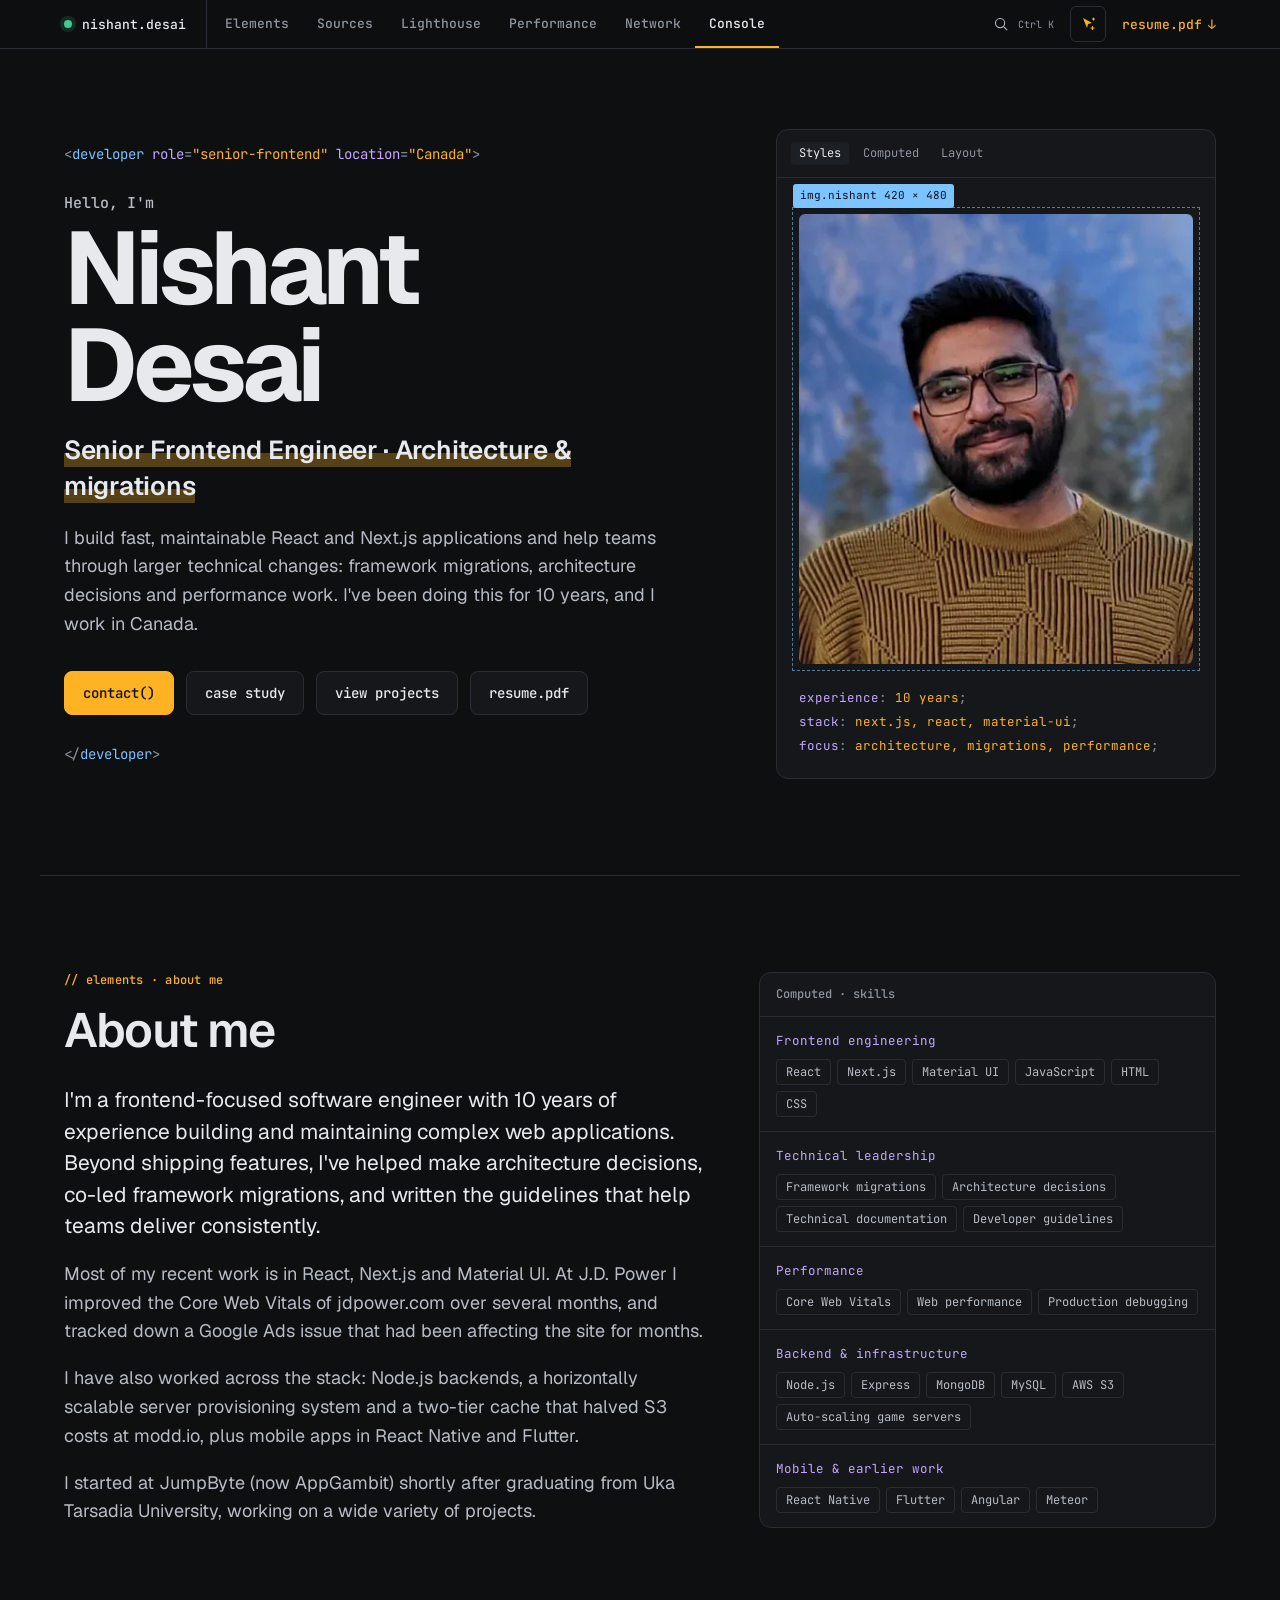
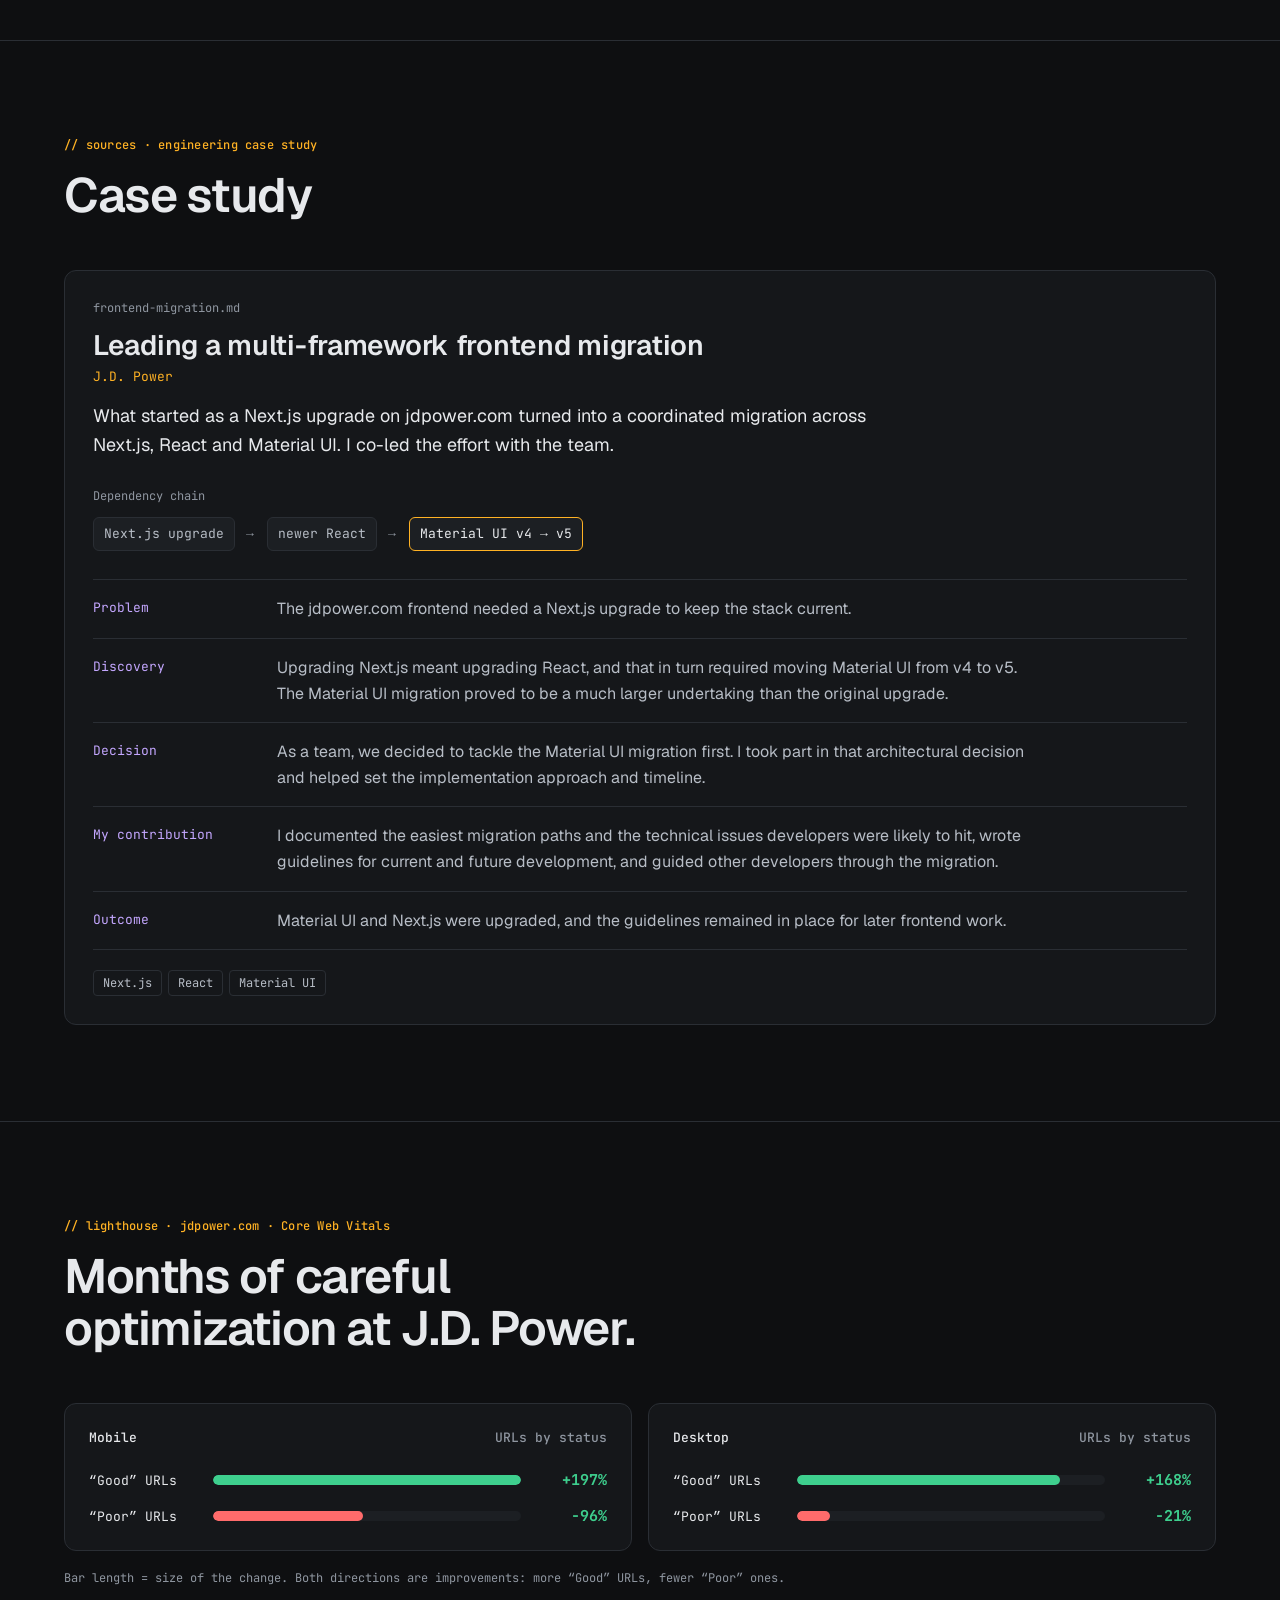
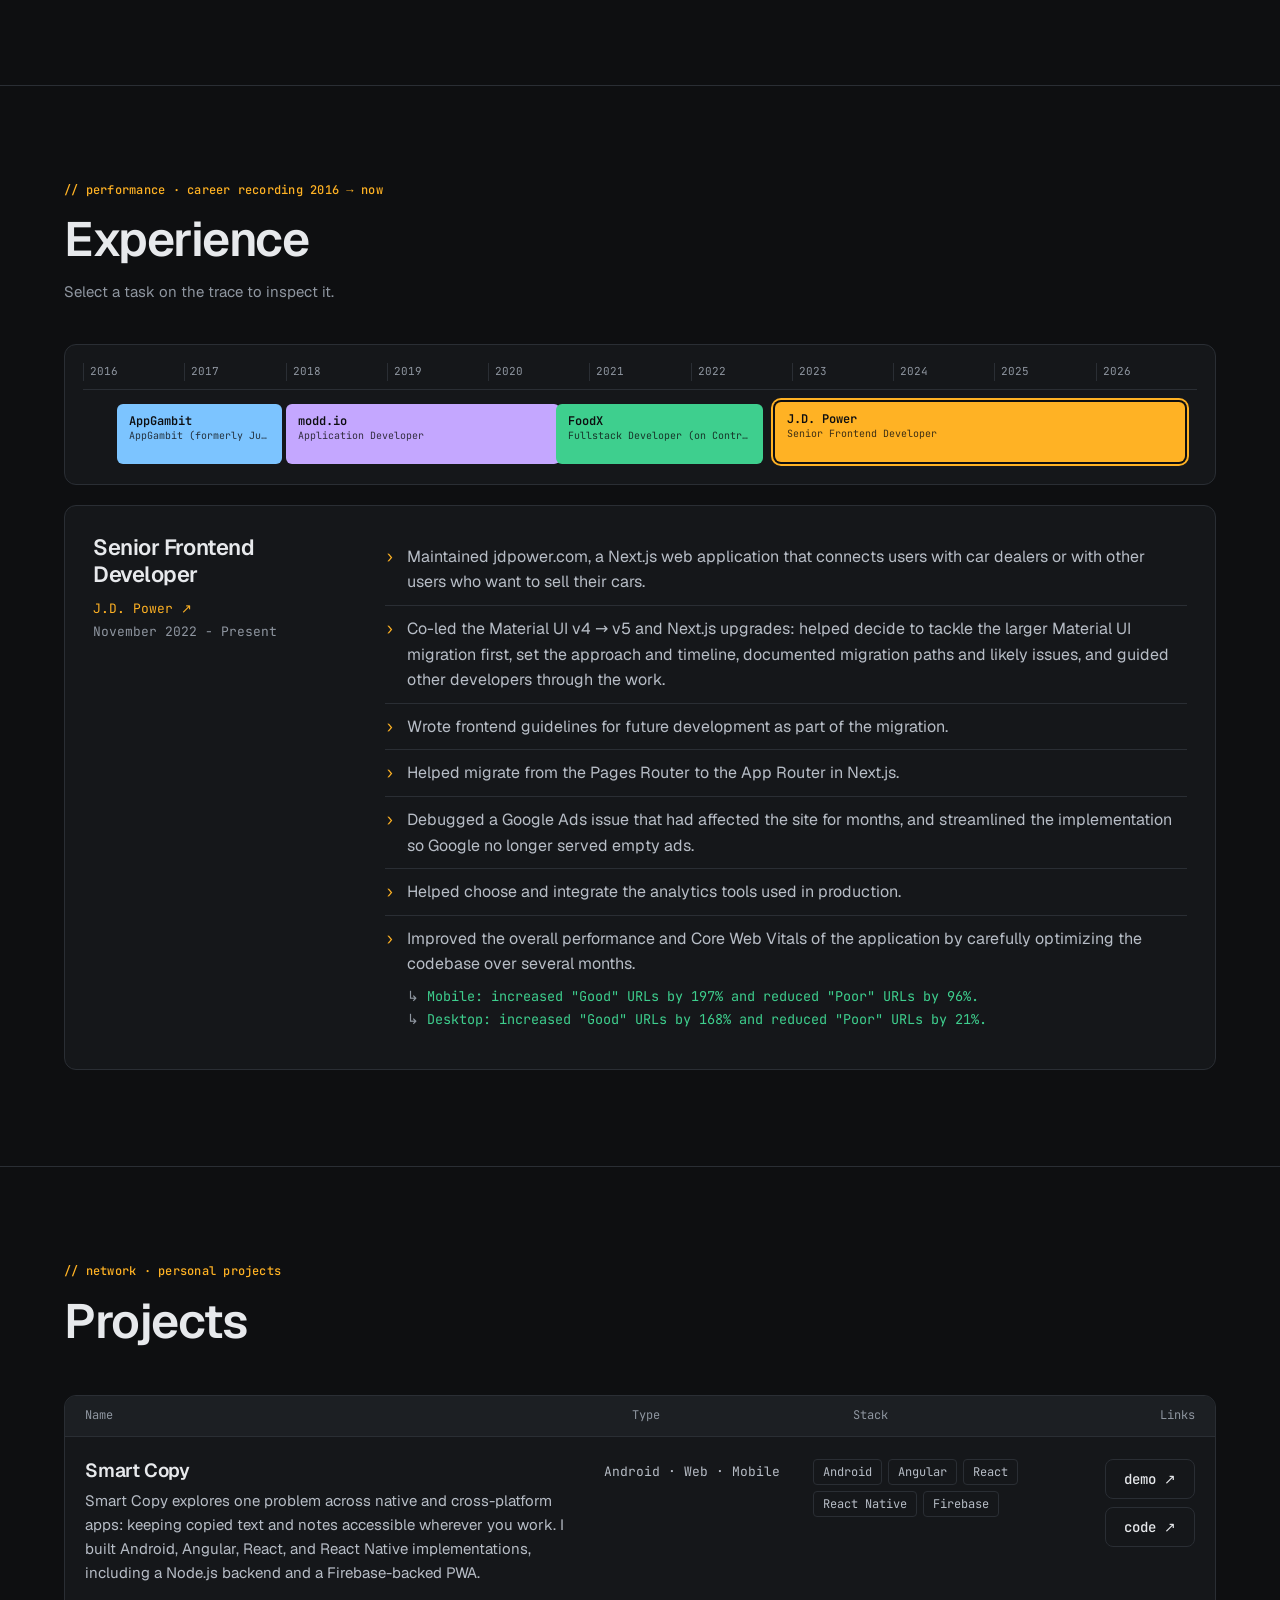
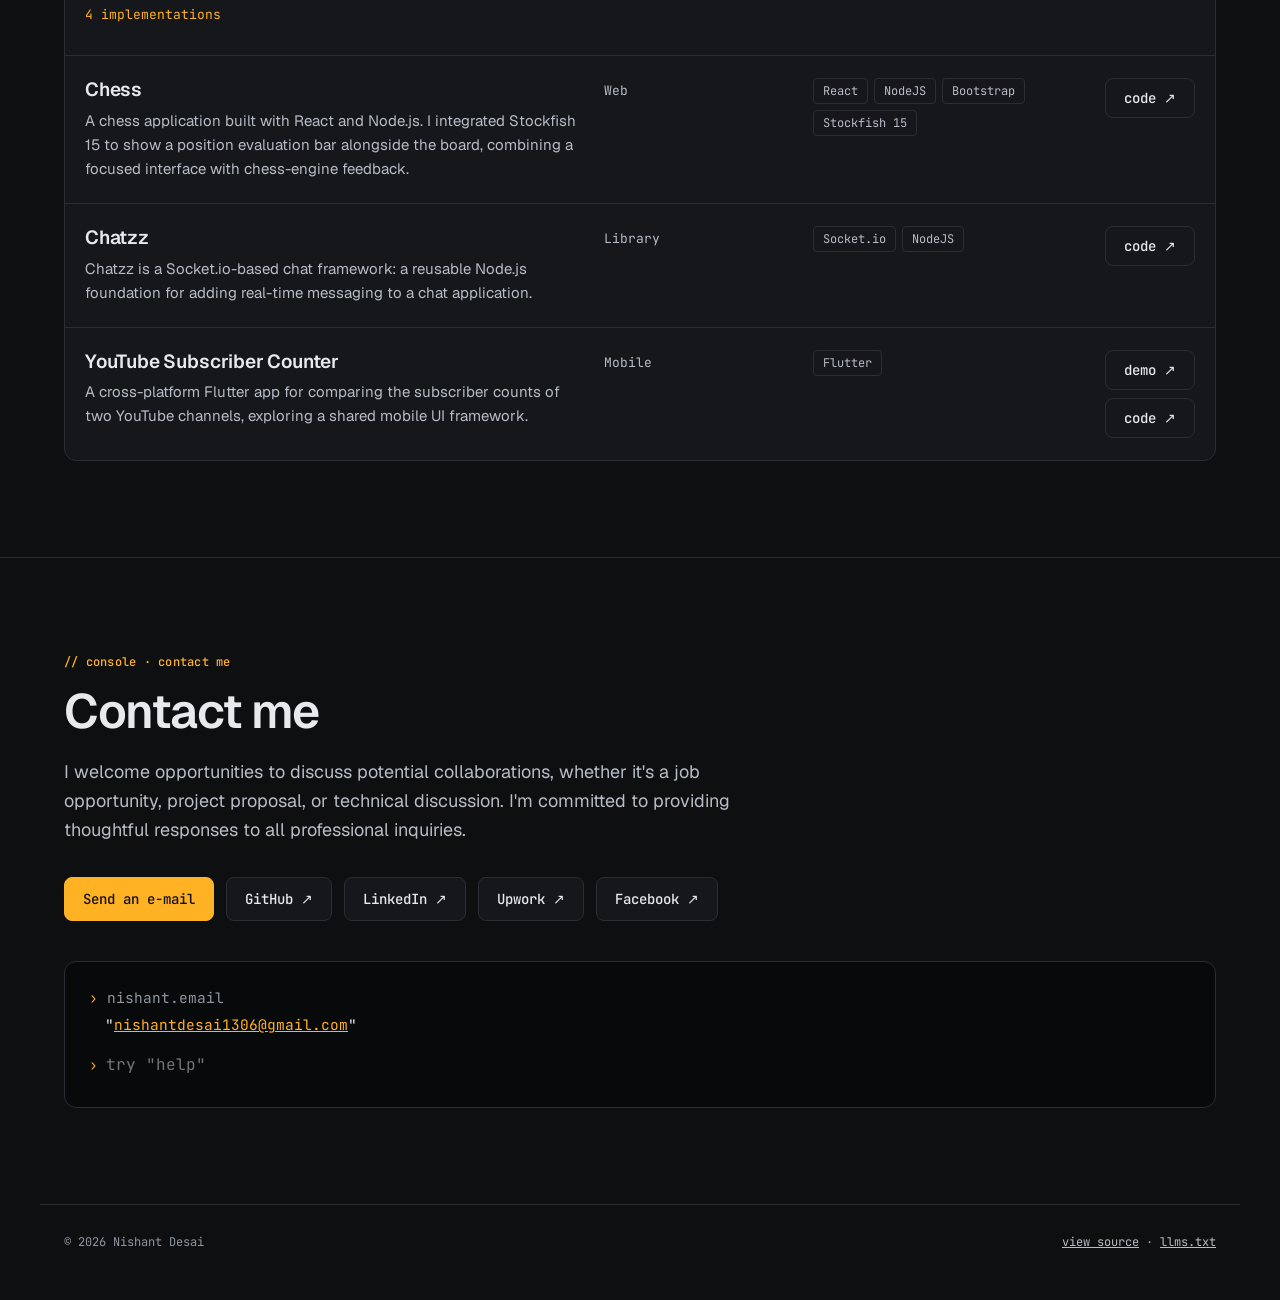
==== commit 71b71dc6: "Publish Quick Open portfolio search (source 9008f5d) Co-Authored-By: Claude Fable 5.2 <noreply@anthr" ====
--- a/index.html
+++ b/index.html
@@ -3,8 +3,8 @@
       try {
         if (localStorage.getItem('cursor-effects') === 'off') document.documentElement.classList.add('effects-off');
       } catch {}
-    </script><link rel="icon" href="/favicon.ico" sizes="any"><link rel="apple-touch-icon" href="/images/icons/icon-192x192.png"><link rel="manifest" href="/manifest.json"><link rel="alternate" type="text/plain" href="/llms.txt" title="Plain-text profile for AI agents"><meta property="og:type" content="profile"><meta property="og:title" content="Senior Frontend Engineer · Architecture &amp; migrations | Nishant Desai"><meta property="og:description" content="Senior frontend engineer in Canada with 10 years of experience in React, Next.js and Material UI, co-leading framework migrations and improving web performance and Core Web Vitals."><meta property="og:url" content="https://nishantdesai1306.github.io/"><meta property="og:image" content="https://nishantdesai1306.github.io/social-preview.png"><meta property="og:image:width" content="1200"><meta property="og:image:height" content="630"><meta property="og:image:alt" content="Nishant Desai — Senior Frontend Developer"><meta property="profile:first_name" content="Nishant"><meta property="profile:last_name" content="Desai"><meta name="twitter:card" content="summary_large_image"><meta name="twitter:title" content="Senior Frontend Engineer · Architecture &amp; migrations | Nishant Desai"><meta name="twitter:description" content="Senior frontend engineer in Canada with 10 years of experience in React, Next.js and Material UI, co-leading framework migrations and improving web performance and Core Web Vitals."><meta name="twitter:image" content="https://nishantdesai1306.github.io/social-preview.png"><script type="application/ld+json">{"@context":"https://schema.org","@type":"ProfilePage","url":"https://nishantdesai1306.github.io/","mainEntity":{"@type":"Person","name":"Nishant Desai","jobTitle":"Senior Frontend Developer","description":"I build fast, maintainable React and Next.js applications and help teams through larger technical changes: framework migrations, architecture decisions and performance work. I've been doing this for 10 years, and I work in Canada.","url":"https://nishantdesai1306.github.io/","image":"https://nishantdesai1306.github.io/images/icons/icon-512x512.png","email":"mailto:nishantdesai1306@gmail.com","address":{"@type":"PostalAddress","addressCountry":"CA"},"worksFor":{"@type":"Organization","name":"J.D. Power","url":"https://jdpower.com"},"alumniOf":{"@type":"CollegeOrUniversity","name":"Uka Tarsadia University"},"knowsAbout":["React","Next.js","Material UI","JavaScript","HTML","CSS","Framework migrations","Architecture decisions","Technical documentation","Developer guidelines","Core Web Vitals","Web performance","Production debugging","Node.js","Express","MongoDB","MySQL","AWS S3","Auto-scaling game servers","React Native","Flutter","Angular","Meteor"],"sameAs":["https://github.com/NishantDesai1306","https://www.linkedin.com/in/nishant-desai-706018105/","https://www.upwork.com/o/profiles/users/_~0138e4c1eefd3394a6/"]}}</script><link rel="stylesheet" href="/_astro/index.CT0wyIqW.css"></head> <body> <a class="skip-link" href="#main-content">Skip to main content</a>  <header class="bar" data-astro-cid-nazmfhjt> <div class="bar-in wrap" data-astro-cid-nazmfhjt> <a class="brand" href="#top" aria-label="Nishant Desai — back to top" data-astro-cid-nazmfhjt> <span class="dot" aria-hidden="true" data-astro-cid-nazmfhjt></span>nishant.desai
-</a> <nav class="tabs" aria-label="Sections" data-astro-cid-nazmfhjt> <a href="#about-me" data-nav-link data-astro-cid-nazmfhjt>Elements</a><a href="#case-studies" data-nav-link data-astro-cid-nazmfhjt>Sources</a><a href="#vitals" data-nav-link data-astro-cid-nazmfhjt>Lighthouse</a><a href="#experience" data-nav-link data-astro-cid-nazmfhjt>Performance</a><a href="#projects" data-nav-link data-astro-cid-nazmfhjt>Network</a><a href="#contact-me" data-nav-link data-astro-cid-nazmfhjt>Console</a> </nav> <div class="bar-actions" data-astro-cid-nazmfhjt> <button class="fx" type="button" data-effects-toggle aria-pressed="true" aria-label="Cursor effects" title="Turn cursor effects off" data-astro-cid-nazmfhjt> <svg viewBox="0 0 16 16" width="16" height="16" aria-hidden="true" data-astro-cid-nazmfhjt> <path d="M3 2l9 5-4 1-1 4z" fill="currentColor" data-astro-cid-nazmfhjt></path> <path class="sparkle" d="M12.5 10.5v3M11 12h3M13.5 2v2M12.5 3h2" stroke="currentColor" stroke-width="1.2" stroke-linecap="round" data-astro-cid-nazmfhjt></path> <path class="slash" d="M2 14L14 2" stroke="currentColor" stroke-width="1.4" stroke-linecap="round" data-astro-cid-nazmfhjt></path> </svg> </button> <button class="install" type="button" data-install hidden data-astro-cid-nazmfhjt>install app</button> <a class="resume" href="/Nishant_Desai_Resume.pdf" data-astro-cid-nazmfhjt>resume.pdf <span aria-hidden="true" data-astro-cid-nazmfhjt>↓</span></a> </div> </div> </header><script type="module">var e=[...document.querySelectorAll(`[data-nav-link]`)],t=e.map(e=>document.querySelector(e.hash)).filter(e=>e!==null),n=new IntersectionObserver(t=>{for(let n of t)if(n.isIntersecting)for(let t of e)t.hash===`#${n.target.id}`?t.setAttribute(`aria-current`,`true`):t.removeAttribute(`aria-current`)},{rootMargin:`-45% 0px -50% 0px`});t.forEach(e=>n.observe(e)),e.forEach(e=>e.addEventListener(`click`,()=>{let t=document.querySelector(e.hash);requestAnimationFrame(()=>t?.focus({preventScroll:!0}))})),e.forEach(e=>e.addEventListener(`focus`,()=>{e.scrollIntoView({block:`nearest`,inline:`nearest`,behavior:`instant`})}));</script> <main id="main-content" tabindex="-1" data-astro-cid-lcdefpme> <section class="hero wrap" id="top" aria-labelledby="hero-title" data-astro-cid-ge2uvauf> <div class="copy" data-astro-cid-ge2uvauf> <p class="tag mono" aria-hidden="true" data-astro-cid-ge2uvauf>
+    </script><link rel="icon" href="/favicon.ico" sizes="any"><link rel="apple-touch-icon" href="/images/icons/icon-192x192.png"><link rel="manifest" href="/manifest.json"><link rel="alternate" type="text/plain" href="/llms.txt" title="Plain-text profile for AI agents"><meta property="og:type" content="profile"><meta property="og:title" content="Senior Frontend Engineer · Architecture &amp; migrations | Nishant Desai"><meta property="og:description" content="Senior frontend engineer in Canada with 10 years of experience in React, Next.js and Material UI, co-leading framework migrations and improving web performance and Core Web Vitals."><meta property="og:url" content="https://nishantdesai1306.github.io/"><meta property="og:image" content="https://nishantdesai1306.github.io/social-preview.png"><meta property="og:image:width" content="1200"><meta property="og:image:height" content="630"><meta property="og:image:alt" content="Nishant Desai — Senior Frontend Developer"><meta property="profile:first_name" content="Nishant"><meta property="profile:last_name" content="Desai"><meta name="twitter:card" content="summary_large_image"><meta name="twitter:title" content="Senior Frontend Engineer · Architecture &amp; migrations | Nishant Desai"><meta name="twitter:description" content="Senior frontend engineer in Canada with 10 years of experience in React, Next.js and Material UI, co-leading framework migrations and improving web performance and Core Web Vitals."><meta name="twitter:image" content="https://nishantdesai1306.github.io/social-preview.png"><script type="application/ld+json">{"@context":"https://schema.org","@type":"ProfilePage","url":"https://nishantdesai1306.github.io/","mainEntity":{"@type":"Person","name":"Nishant Desai","jobTitle":"Senior Frontend Developer","description":"I build fast, maintainable React and Next.js applications and help teams through larger technical changes: framework migrations, architecture decisions and performance work. I've been doing this for 10 years, and I work in Canada.","url":"https://nishantdesai1306.github.io/","image":"https://nishantdesai1306.github.io/images/icons/icon-512x512.png","email":"mailto:nishantdesai1306@gmail.com","address":{"@type":"PostalAddress","addressCountry":"CA"},"worksFor":{"@type":"Organization","name":"J.D. Power","url":"https://jdpower.com"},"alumniOf":{"@type":"CollegeOrUniversity","name":"Uka Tarsadia University"},"knowsAbout":["React","Next.js","Material UI","JavaScript","HTML","CSS","Framework migrations","Architecture decisions","Technical documentation","Developer guidelines","Core Web Vitals","Web performance","Production debugging","Node.js","Express","MongoDB","MySQL","AWS S3","Auto-scaling game servers","React Native","Flutter","Angular","Meteor"],"sameAs":["https://github.com/NishantDesai1306","https://www.linkedin.com/in/nishant-desai-706018105/","https://www.upwork.com/o/profiles/users/_~0138e4c1eefd3394a6/"]}}</script><link rel="stylesheet" href="/_astro/index.Bpf7fCL9.css"></head> <body> <a class="skip-link" href="#main-content">Skip to main content</a>  <header class="bar" data-astro-cid-nazmfhjt> <div class="bar-in wrap" data-astro-cid-nazmfhjt> <a class="brand" href="#top" aria-label="Nishant Desai — back to top" data-astro-cid-nazmfhjt> <span class="dot" aria-hidden="true" data-astro-cid-nazmfhjt></span>nishant.desai
+</a> <nav class="tabs" aria-label="Sections" data-astro-cid-nazmfhjt> <a href="#about-me" data-nav-link data-astro-cid-nazmfhjt>Elements</a><a href="#case-studies" data-nav-link data-astro-cid-nazmfhjt>Sources</a><a href="#vitals" data-nav-link data-astro-cid-nazmfhjt>Lighthouse</a><a href="#experience" data-nav-link data-astro-cid-nazmfhjt>Performance</a><a href="#projects" data-nav-link data-astro-cid-nazmfhjt>Network</a><a href="#contact-me" data-nav-link data-astro-cid-nazmfhjt>Console</a> </nav> <div class="bar-actions" data-astro-cid-nazmfhjt> <button class="quick-trigger" type="button" data-quick-open-trigger aria-label="Quick Open — search portfolio" aria-haspopup="dialog" aria-controls="quick-open" aria-keyshortcuts="Meta+K Control+K" hidden data-astro-cid-nazmfhjt> <svg viewBox="0 0 24 24" width="17" height="17" fill="none" stroke="currentColor" stroke-width="1.5" aria-hidden="true" data-astro-cid-nazmfhjt><circle cx="10" cy="10" r="6.5" data-astro-cid-nazmfhjt></circle><path d="m15 15 5 5" data-astro-cid-nazmfhjt></path></svg> <kbd data-quick-shortcut aria-hidden="true" data-astro-cid-nazmfhjt>Ctrl K</kbd> </button> <button class="fx" type="button" data-effects-toggle aria-pressed="true" aria-label="Cursor effects" title="Turn cursor effects off" data-astro-cid-nazmfhjt> <svg viewBox="0 0 16 16" width="16" height="16" aria-hidden="true" data-astro-cid-nazmfhjt> <path d="M3 2l9 5-4 1-1 4z" fill="currentColor" data-astro-cid-nazmfhjt></path> <path class="sparkle" d="M12.5 10.5v3M11 12h3M13.5 2v2M12.5 3h2" stroke="currentColor" stroke-width="1.2" stroke-linecap="round" data-astro-cid-nazmfhjt></path> <path class="slash" d="M2 14L14 2" stroke="currentColor" stroke-width="1.4" stroke-linecap="round" data-astro-cid-nazmfhjt></path> </svg> </button> <button class="install" type="button" data-install hidden data-astro-cid-nazmfhjt>install app</button> <a class="resume" href="/Nishant_Desai_Resume.pdf" data-astro-cid-nazmfhjt>resume.pdf <span aria-hidden="true" data-astro-cid-nazmfhjt>↓</span></a> </div> </div> </header><script type="module">var e=[...document.querySelectorAll(`[data-nav-link]`)],t=e.map(e=>document.querySelector(e.hash)).filter(e=>e!==null),n=new IntersectionObserver(t=>{for(let n of t)if(n.isIntersecting)for(let t of e)t.hash===`#${n.target.id}`?t.setAttribute(`aria-current`,`true`):t.removeAttribute(`aria-current`)},{rootMargin:`-45% 0px -50% 0px`});t.forEach(e=>n.observe(e)),e.forEach(e=>e.addEventListener(`click`,()=>{let t=document.querySelector(e.hash);requestAnimationFrame(()=>t?.focus({preventScroll:!0}))})),e.forEach(e=>e.addEventListener(`focus`,()=>{e.scrollIntoView({block:`nearest`,inline:`nearest`,behavior:`instant`})}));</script> <main id="main-content" tabindex="-1" data-astro-cid-lcdefpme> <section class="hero wrap" id="top" aria-labelledby="hero-title" data-astro-cid-ge2uvauf> <div class="copy" data-astro-cid-ge2uvauf> <p class="tag mono" aria-hidden="true" data-astro-cid-ge2uvauf>
 &lt;<span class="t" data-astro-cid-ge2uvauf>developer</span> <span class="a" data-astro-cid-ge2uvauf>role</span>=<span class="v" data-astro-cid-ge2uvauf>"senior-frontend"</span> <span class="a" data-astro-cid-ge2uvauf>location</span>=<span class="v" data-astro-cid-ge2uvauf>"Canada"</span>&gt;
 </p> <p class="hello" data-astro-cid-ge2uvauf>Hello, I'm</p> <h1 id="hero-title" data-astro-cid-ge2uvauf>Nishant Desai</h1> <p class="title" data-astro-cid-ge2uvauf>Senior Frontend Engineer · Architecture &amp; migrations</p> <p class="intro" data-astro-cid-ge2uvauf>I build fast, maintainable React and Next.js applications and help teams through larger technical changes: framework migrations, architecture decisions and performance work. I&#39;ve been doing this for 10 years, and I work in Canada.</p> <div class="actions" data-astro-cid-ge2uvauf> <a class="btn btn-primary" href="#contact-me" data-astro-cid-ge2uvauf>contact()</a> <a class="btn" href="#case-studies" data-astro-cid-ge2uvauf>case study</a> <a class="btn" href="#projects" data-astro-cid-ge2uvauf>view projects</a> <a class="btn" href="/Nishant_Desai_Resume.pdf" data-astro-cid-ge2uvauf>resume.pdf</a> </div> <p class="tag mono close" aria-hidden="true" data-astro-cid-ge2uvauf>&lt;/<span class="t" data-astro-cid-ge2uvauf>developer</span>&gt;</p> </div> <figure class="inspect panel" data-pointer-card data-astro-cid-ge2uvauf> <div class="inspect-head mono" aria-hidden="true" data-astro-cid-ge2uvauf> <span class="on" data-astro-cid-ge2uvauf>Styles</span><span data-astro-cid-ge2uvauf>Computed</span><span data-astro-cid-ge2uvauf>Layout</span> </div> <div class="photo" data-astro-cid-ge2uvauf> <span class="dim mono" aria-hidden="true" data-astro-cid-ge2uvauf>img.nishant 420 × 480</span>  <img src="/_astro/owner.hnlSQYMN_Z2rV9yF.webp" srcset="/_astro/owner.hnlSQYMN_1cm3hK.webp 280w, /_astro/owner.hnlSQYMN_Z2rV9yF.webp 420w" alt="Portrait of Nishant Desai" sizes="(max-width: 900px) 280px, 420px" loading="eager" fetchpriority="high" data-astro-cid-ge2uvauf="true" decoding="async" width="420" height="480"> </div> <figcaption class="props mono" data-astro-cid-ge2uvauf> <div data-astro-cid-ge2uvauf><b data-astro-cid-ge2uvauf>experience</b>: <i data-astro-cid-ge2uvauf>10 years</i>;</div> <div data-astro-cid-ge2uvauf><b data-astro-cid-ge2uvauf>stack</b>: <i data-astro-cid-ge2uvauf>next.js, react, material-ui</i>;</div> <div data-astro-cid-ge2uvauf><b data-astro-cid-ge2uvauf>focus</b>: <i data-astro-cid-ge2uvauf>architecture, migrations, performance</i>;</div> </figcaption> </figure> </section>   <section class="section" id="about-me" tabindex="-1" aria-labelledby="about-title" data-astro-cid-oxgmilyn> <div class="wrap grid" data-astro-cid-oxgmilyn> <div data-astro-cid-oxgmilyn> <p class="eyebrow" data-astro-cid-oxgmilyn>// elements · about me</p> <h2 class="section-title" id="about-title" data-astro-cid-oxgmilyn>About me</h2> <div class="prose" data-astro-cid-oxgmilyn> <p data-astro-cid-oxgmilyn>I&#39;m a frontend-focused software engineer with 10 years of experience building and maintaining complex web applications. Beyond shipping features, I&#39;ve helped make architecture decisions, co-led framework migrations, and written the guidelines that help teams deliver consistently.</p><p data-astro-cid-oxgmilyn>Most of my recent work is in React, Next.js and Material UI. At J.D. Power I improved the Core Web Vitals of jdpower.com over several months, and tracked down a Google Ads issue that had been affecting the site for months.</p><p data-astro-cid-oxgmilyn>I have also worked across the stack: Node.js backends, a horizontally scalable server provisioning system and a two-tier cache that halved S3 costs at modd.io, plus mobile apps in React Native and Flutter.</p><p data-astro-cid-oxgmilyn>I started at JumpByte (now AppGambit) shortly after graduating from Uka Tarsadia University, working on a wide variety of projects.</p> </div> </div> <aside class="computed panel" aria-labelledby="skills-title" data-astro-cid-oxgmilyn> <h3 class="computed-head mono" id="skills-title" data-astro-cid-oxgmilyn>Computed · skills</h3> <dl class="skills" data-astro-cid-oxgmilyn> <div data-astro-cid-oxgmilyn> <dt class="mono" data-astro-cid-oxgmilyn>Frontend engineering</dt> <dd class="chips" data-astro-cid-oxgmilyn> <span class="chip" data-astro-cid-oxgmilyn>React</span><span class="chip" data-astro-cid-oxgmilyn>Next.js</span><span class="chip" data-astro-cid-oxgmilyn>Material UI</span><span class="chip" data-astro-cid-oxgmilyn>JavaScript</span><span class="chip" data-astro-cid-oxgmilyn>HTML</span><span class="chip" data-astro-cid-oxgmilyn>CSS</span> </dd> </div><div data-astro-cid-oxgmilyn> <dt class="mono" data-astro-cid-oxgmilyn>Technical leadership</dt> <dd class="chips" data-astro-cid-oxgmilyn> <span class="chip" data-astro-cid-oxgmilyn>Framework migrations</span><span class="chip" data-astro-cid-oxgmilyn>Architecture decisions</span><span class="chip" data-astro-cid-oxgmilyn>Technical documentation</span><span class="chip" data-astro-cid-oxgmilyn>Developer guidelines</span> </dd> </div><div data-astro-cid-oxgmilyn> <dt class="mono" data-astro-cid-oxgmilyn>Performance</dt> <dd class="chips" data-astro-cid-oxgmilyn> <span class="chip" data-astro-cid-oxgmilyn>Core Web Vitals</span><span class="chip" data-astro-cid-oxgmilyn>Web performance</span><span class="chip" data-astro-cid-oxgmilyn>Production debugging</span> </dd> </div><div data-astro-cid-oxgmilyn> <dt class="mono" data-astro-cid-oxgmilyn>Backend &amp; infrastructure</dt> <dd class="chips" data-astro-cid-oxgmilyn> <span class="chip" data-astro-cid-oxgmilyn>Node.js</span><span class="chip" data-astro-cid-oxgmilyn>Express</span><span class="chip" data-astro-cid-oxgmilyn>MongoDB</span><span class="chip" data-astro-cid-oxgmilyn>MySQL</span><span class="chip" data-astro-cid-oxgmilyn>AWS S3</span><span class="chip" data-astro-cid-oxgmilyn>Auto-scaling game servers</span> </dd> </div><div data-astro-cid-oxgmilyn> <dt class="mono" data-astro-cid-oxgmilyn>Mobile &amp; earlier work</dt> <dd class="chips" data-astro-cid-oxgmilyn> <span class="chip" data-astro-cid-oxgmilyn>React Native</span><span class="chip" data-astro-cid-oxgmilyn>Flutter</span><span class="chip" data-astro-cid-oxgmilyn>Angular</span><span class="chip" data-astro-cid-oxgmilyn>Meteor</span> </dd> </div> </dl> </aside> </div> </section> <section class="section" id="case-studies" tabindex="-1" aria-labelledby="case-studies-title" data-astro-cid-6uufqrtv> <div class="wrap" data-astro-cid-6uufqrtv> <p class="eyebrow" data-astro-cid-6uufqrtv>// sources · engineering case study</p> <h2 class="section-title" id="case-studies-title" data-astro-cid-6uufqrtv>Case study</h2> <article class="study panel" id="case-frontend-migration" aria-labelledby="case-title-frontend-migration" data-astro-cid-6uufqrtv> <header class="head" data-astro-cid-6uufqrtv> <p class="file mono" aria-hidden="true" data-astro-cid-6uufqrtv>frontend-migration.md</p> <h3 id="case-title-frontend-migration" data-astro-cid-6uufqrtv>Leading a multi-framework frontend migration</h3> <p class="meta mono" data-astro-cid-6uufqrtv>J.D. Power</p> <p class="summary" data-astro-cid-6uufqrtv>What started as a Next.js upgrade on jdpower.com turned into a coordinated migration across Next.js, React and Material UI. I co-led the effort with the team.</p> </header> <figure class="chain" data-astro-cid-6uufqrtv> <figcaption class="mono" data-astro-cid-6uufqrtv>Dependency chain</figcaption> <ol class="mono" data-astro-cid-6uufqrtv> <li data-astro-cid-6uufqrtv>Next.js upgrade</li><li data-astro-cid-6uufqrtv>newer React</li><li data-astro-cid-6uufqrtv>Material UI v4 → v5</li> </ol> </figure> <dl class="steps" data-astro-cid-6uufqrtv> <div data-astro-cid-6uufqrtv> <dt class="mono" data-astro-cid-6uufqrtv>Problem</dt> <dd data-astro-cid-6uufqrtv>The jdpower.com frontend needed a Next.js upgrade to keep the stack current.</dd> </div><div data-astro-cid-6uufqrtv> <dt class="mono" data-astro-cid-6uufqrtv>Discovery</dt> <dd data-astro-cid-6uufqrtv>Upgrading Next.js meant upgrading React, and that in turn required moving Material UI from v4 to v5. The Material UI migration proved to be a much larger undertaking than the original upgrade.</dd> </div><div data-astro-cid-6uufqrtv> <dt class="mono" data-astro-cid-6uufqrtv>Decision</dt> <dd data-astro-cid-6uufqrtv>As a team, we decided to tackle the Material UI migration first. I took part in that architectural decision and helped set the implementation approach and timeline.</dd> </div><div data-astro-cid-6uufqrtv> <dt class="mono" data-astro-cid-6uufqrtv>My contribution</dt> <dd data-astro-cid-6uufqrtv>I documented the easiest migration paths and the technical issues developers were likely to hit, wrote guidelines for current and future development, and guided other developers through the migration.</dd> </div><div data-astro-cid-6uufqrtv> <dt class="mono" data-astro-cid-6uufqrtv>Outcome</dt> <dd data-astro-cid-6uufqrtv>Material UI and Next.js were upgraded, and the guidelines remained in place for later frontend work.</dd> </div> </dl> <div class="chips" data-astro-cid-6uufqrtv> <span class="chip" data-astro-cid-6uufqrtv>Next.js</span><span class="chip" data-astro-cid-6uufqrtv>React</span><span class="chip" data-astro-cid-6uufqrtv>Material UI</span> </div> </article> </div> </section> <section class="section" id="vitals" tabindex="-1" aria-labelledby="vitals-title" data-astro-cid-sv2lzbyk> <div class="wrap" data-astro-cid-sv2lzbyk> <p class="eyebrow" data-astro-cid-sv2lzbyk>// lighthouse · jdpower.com · Core Web Vitals</p> <h2 class="section-title" id="vitals-title" data-astro-cid-sv2lzbyk>
 Months of careful optimization at J.D. Power.
@@ -12,6 +12,6 @@
 </a> <br data-astro-cid-bl6cniha> <time data-astro-cid-bl6cniha>May 2016 - December 2017</time> </p> </header> <ul data-astro-cid-bl6cniha> <li data-astro-cid-bl6cniha>Developed and maintained a notification server built on top of Meteor.</li><li data-astro-cid-bl6cniha>Developed and managed multiple projects on both the frontend and the backend.</li><li data-astro-cid-bl6cniha>Manually tested web apps in various browsers to ensure cross-browser compatibility.</li><li data-astro-cid-bl6cniha>Worked on a native Android app used for internal communication.</li> </ul> </article><article class="job panel" id="job-moddio" data-job-panel aria-labelledby="job-title-moddio" data-astro-cid-bl6cniha> <header data-astro-cid-bl6cniha> <h3 id="job-title-moddio" data-astro-cid-bl6cniha>Application Developer</h3> <p class="meta mono" data-astro-cid-bl6cniha> <a href="https://www.modd.io/" rel="noopener noreferrer" data-astro-cid-bl6cniha> modd.io ↗
 </a> <br data-astro-cid-bl6cniha> <time data-astro-cid-bl6cniha>January 2018 - September 2020</time> </p> </header> <ul data-astro-cid-bl6cniha> <li data-astro-cid-bl6cniha>Worked on a React-based web application that lets users build their own multiplayer games.</li><li data-astro-cid-bl6cniha>Reduced S3 costs by 50% through a two-tier caching system.</li><li data-astro-cid-bl6cniha>Designed and built a horizontally scalable provisioning and communication system among servers.</li><li data-astro-cid-bl6cniha>Hosted and auto-scaled games on game servers to provide a smooth UX.</li><li data-astro-cid-bl6cniha>Deployed private servers that let users create game sessions only people with invite links can join.</li><li data-astro-cid-bl6cniha>Designed and developed hybrid apps for clients using React Native.</li> </ul> </article><article class="job panel" id="job-foodx" data-job-panel aria-labelledby="job-title-foodx" data-astro-cid-bl6cniha> <header data-astro-cid-bl6cniha> <h3 id="job-title-foodx" data-astro-cid-bl6cniha>Fullstack Developer (on Contract)</h3> <p class="meta mono" data-astro-cid-bl6cniha> <a href="https://www.foodxtech.com/" rel="noopener noreferrer" data-astro-cid-bl6cniha> FoodX ↗
 </a> <br data-astro-cid-bl6cniha> <time data-astro-cid-bl6cniha>September 2020 - September 2022</time> </p> </header> <ul data-astro-cid-bl6cniha> <li data-astro-cid-bl6cniha>Worked on a React-based web application that lets users manage orders and products online.</li><li data-astro-cid-bl6cniha>Designed UI/UX solutions based on what was most feasible for a given task.</li><li data-astro-cid-bl6cniha>Took the lead in designing and implementing multiple company-wide features.</li> </ul> </article><article class="job panel" id="job-jdpower" data-job-panel aria-labelledby="job-title-jdpower" data-astro-cid-bl6cniha> <header data-astro-cid-bl6cniha> <h3 id="job-title-jdpower" data-astro-cid-bl6cniha>Senior Frontend Developer</h3> <p class="meta mono" data-astro-cid-bl6cniha> <a href="https://jdpower.com" rel="noopener noreferrer" data-astro-cid-bl6cniha> J.D. Power ↗
-</a> <br data-astro-cid-bl6cniha> <time data-astro-cid-bl6cniha>November 2022 - Present</time> </p> </header> <ul data-astro-cid-bl6cniha> <li data-astro-cid-bl6cniha>Maintained jdpower.com, a Next.js web application that connects users with car dealers or with other users who want to sell their cars.</li><li data-astro-cid-bl6cniha>Co-led the Material UI v4 → v5 and Next.js upgrades: helped decide to tackle the larger Material UI migration first, set the approach and timeline, documented migration paths and likely issues, and guided other developers through the work.</li><li data-astro-cid-bl6cniha>Wrote frontend guidelines for future development as part of the migration.</li><li data-astro-cid-bl6cniha>Helped migrate from the Pages Router to the App Router in Next.js.</li><li data-astro-cid-bl6cniha>Debugged a Google Ads issue that had affected the site for months, and streamlined the implementation so Google no longer served empty ads.</li><li data-astro-cid-bl6cniha>Helped choose and integrate the analytics tools used in production.</li><li data-astro-cid-bl6cniha> Improved the overall performance and Core Web Vitals of the application by carefully optimizing the codebase over several months. <ul class="sub" data-astro-cid-bl6cniha> <li data-astro-cid-bl6cniha>Mobile: increased &quot;Good&quot; URLs by 197% and reduced &quot;Poor&quot; URLs by 96%.</li><li data-astro-cid-bl6cniha>Desktop: increased &quot;Good&quot; URLs by 168% and reduced &quot;Poor&quot; URLs by 21%.</li> </ul> </li> </ul> </article> </div> </div> </section><script type="module">function e(e){let t=[...e.querySelectorAll(`[data-job-tab]`)],n=[...e.querySelectorAll(`[data-job-panel]`)];if(!t.length)return;let r=t[0].parentElement,i=e.querySelector(`[data-trace-scroll]`);r?.setAttribute(`role`,`tablist`),r?.setAttribute(`aria-label`,`Career timeline`);let a=(e,r=!1)=>{if(t.forEach((t,r)=>{let i=r===e;t.setAttribute(`aria-selected`,String(i)),t.tabIndex=i?0:-1,n[r].hidden=!i}),i){let n=t[e].getBoundingClientRect(),r=i.getBoundingClientRect();n.left<r.left+8?i.scrollLeft+=n.left-r.left-8:n.right>r.right-8&&(i.scrollLeft+=n.right-r.right+8)}r&&t[e].focus({preventScroll:!0})};t.forEach((e,r)=>{let i=n[r];e.setAttribute(`role`,`tab`),e.setAttribute(`aria-controls`,i.id),i.setAttribute(`role`,`tabpanel`),i.setAttribute(`aria-labelledby`,e.id),i.tabIndex=0,e.addEventListener(`click`,e=>{e.preventDefault(),a(r)}),e.addEventListener(`keydown`,e=>{let n=t.length-1,i={ArrowRight:r===n?0:r+1,ArrowLeft:r===0?n:r-1,Home:0,End:n," ":r}[e.key];i!==void 0&&(e.preventDefault(),a(i,!0))})});let o=()=>t.findIndex(e=>location.hash===e.hash||location.hash===`#${e.id}`),s=()=>{if(!e.isConnected)return;let r=o();r!==-1&&(a(r),requestAnimationFrame(()=>{(location.hash===`#${t[r].id}`?t[r]:n[r]).scrollIntoView({block:`start`,behavior:`instant`})}))},c=o(),l=t.findIndex(e=>e.dataset.current===`true`);a(c===-1?l===-1?0:l:c),e.classList.add(`is-enhanced`),c!==-1&&s(),window.addEventListener(`hashchange`,s)}var t=document.querySelector(`[data-timeline]`);t&&e(t);</script> <section class="section" id="projects" tabindex="-1" aria-labelledby="projects-title" data-astro-cid-ftq3vvlr> <div class="wrap" data-astro-cid-ftq3vvlr> <p class="eyebrow" data-astro-cid-ftq3vvlr>// network · personal projects</p> <h2 class="section-title" id="projects-title" data-astro-cid-ftq3vvlr>Projects</h2> <div class="table panel" data-astro-cid-ftq3vvlr> <div class="thead mono" aria-hidden="true" data-astro-cid-ftq3vvlr> <span data-astro-cid-ftq3vvlr>Name</span><span data-astro-cid-ftq3vvlr>Type</span><span data-astro-cid-ftq3vvlr>Stack</span><span data-astro-cid-ftq3vvlr>Links</span> </div> <ul data-astro-cid-ftq3vvlr> <li class="row" id="project-smart-copy" data-astro-cid-ftq3vvlr> <div class="name" data-astro-cid-ftq3vvlr> <h3 id="project-title-smart-copy" data-astro-cid-ftq3vvlr>Smart Copy</h3> <p data-astro-cid-ftq3vvlr>Smart Copy explores one problem across native and cross-platform apps: keeping copied text and notes accessible wherever you work. I built Android, Angular, React, and React Native implementations, including a Node.js backend and a Firebase-backed PWA.</p> <details data-astro-cid-ftq3vvlr> <summary class="mono" data-astro-cid-ftq3vvlr>4 implementations</summary> <ul class="parts" data-astro-cid-ftq3vvlr> <li data-astro-cid-ftq3vvlr> <h4 data-astro-cid-ftq3vvlr>Android (Native)</h4> <p data-astro-cid-ftq3vvlr>Smart Copy started from this project. On native Android I used the platform&#39;s floating window, so whenever a user double-clicks any input field in any app, a dismissible floating bubble pops up showing all copied items in a floating list.</p> <div class="chips" data-astro-cid-ftq3vvlr> <span class="chip" data-astro-cid-ftq3vvlr>Android</span><span class="chip" data-astro-cid-ftq3vvlr>Java</span> </div> </li><li data-astro-cid-ftq3vvlr> <h4 data-astro-cid-ftq3vvlr>Angular App</h4> <p data-astro-cid-ftq3vvlr>A mobile-responsive web companion to the mobile app, built with Angular v6. It connects to the same database, so everything you copy in the Android app is also accessible on the web. I also wrote the NodeJS backend server that serves the data to the app.</p> <div class="chips" data-astro-cid-ftq3vvlr> <span class="chip" data-astro-cid-ftq3vvlr>Angular</span><span class="chip" data-astro-cid-ftq3vvlr>Angular Material</span><span class="chip" data-astro-cid-ftq3vvlr>NodeJS</span><span class="chip" data-astro-cid-ftq3vvlr>ExpressJS</span><span class="chip" data-astro-cid-ftq3vvlr>MongoDB</span><span class="chip" data-astro-cid-ftq3vvlr>Mongoose</span> </div> </li><li data-astro-cid-ftq3vvlr> <h4 data-astro-cid-ftq3vvlr>React App</h4> <p data-astro-cid-ftq3vvlr>Another mobile-responsive web companion to the original Smart Copy app, built with React. It is also a PWA, so you can install it on other smartphones or as a desktop app. It uses Firebase for file storage (profile pictures) and Firestore as the backend to store and retrieve items.</p> <div class="chips" data-astro-cid-ftq3vvlr> <span class="chip" data-astro-cid-ftq3vvlr>React</span><span class="chip" data-astro-cid-ftq3vvlr>Material UI</span><span class="chip" data-astro-cid-ftq3vvlr>Firebase</span><span class="chip" data-astro-cid-ftq3vvlr>Workbox</span> </div> </li><li data-astro-cid-ftq3vvlr> <h4 data-astro-cid-ftq3vvlr>React Native</h4> <p data-astro-cid-ftq3vvlr>A simple React Native mobile app that supports user accounts and shows a list of items you can edit or delete. I started this project to learn more about hybrid mobile frameworks that let me build the same app for Android and iOS.</p> <div class="chips" data-astro-cid-ftq3vvlr> <span class="chip" data-astro-cid-ftq3vvlr>React Native</span> </div> </li> </ul> </details> </div> <p class="kind mono" data-astro-cid-ftq3vvlr> <span class="label" data-astro-cid-ftq3vvlr>Type</span> Android · Web · Mobile </p> <div class="stack" data-astro-cid-ftq3vvlr> <span class="label mono" data-astro-cid-ftq3vvlr>Stack</span> <div class="chips" data-astro-cid-ftq3vvlr> <span class="chip" data-astro-cid-ftq3vvlr>Android</span><span class="chip" data-astro-cid-ftq3vvlr>Angular</span><span class="chip" data-astro-cid-ftq3vvlr>React</span><span class="chip" data-astro-cid-ftq3vvlr>React Native</span><span class="chip" data-astro-cid-ftq3vvlr>Firebase</span> </div> </div> <ul class="links" data-astro-cid-ftq3vvlr> <li data-astro-cid-ftq3vvlr> <a class="btn" href="https://www.youtube.com/watch?v=BB-6VMgOwFc" rel="noopener noreferrer" aria-label="Smart Copy demo" data-astro-cid-ftq3vvlr> demo <span aria-hidden="true" data-astro-cid-ftq3vvlr>↗</span> </a> </li><li data-astro-cid-ftq3vvlr> <a class="btn" href="https://github.com/NishantDesai1306/react-native-smart-copy" rel="noopener noreferrer" aria-label="Smart Copy code" data-astro-cid-ftq3vvlr> code <span aria-hidden="true" data-astro-cid-ftq3vvlr>↗</span> </a> </li> </ul> </li><li class="row" id="project-chess" data-astro-cid-ftq3vvlr> <div class="name" data-astro-cid-ftq3vvlr> <h3 id="project-title-chess" data-astro-cid-ftq3vvlr>Chess</h3> <p data-astro-cid-ftq3vvlr>A chess application built with React and Node.js. I integrated Stockfish 15 to show a position evaluation bar alongside the board, combining a focused interface with chess-engine feedback.</p>  </div> <p class="kind mono" data-astro-cid-ftq3vvlr> <span class="label" data-astro-cid-ftq3vvlr>Type</span> Web </p> <div class="stack" data-astro-cid-ftq3vvlr> <span class="label mono" data-astro-cid-ftq3vvlr>Stack</span> <div class="chips" data-astro-cid-ftq3vvlr> <span class="chip" data-astro-cid-ftq3vvlr>React</span><span class="chip" data-astro-cid-ftq3vvlr>NodeJS</span><span class="chip" data-astro-cid-ftq3vvlr>Bootstrap</span><span class="chip" data-astro-cid-ftq3vvlr>Stockfish 15</span> </div> </div> <ul class="links" data-astro-cid-ftq3vvlr> <li data-astro-cid-ftq3vvlr> <a class="btn" href="https://github.com/NishantDesai1306/chess" rel="noopener noreferrer" aria-label="Chess code" data-astro-cid-ftq3vvlr> code <span aria-hidden="true" data-astro-cid-ftq3vvlr>↗</span> </a> </li> </ul> </li><li class="row" id="project-chatzz" data-astro-cid-ftq3vvlr> <div class="name" data-astro-cid-ftq3vvlr> <h3 id="project-title-chatzz" data-astro-cid-ftq3vvlr>Chatzz</h3> <p data-astro-cid-ftq3vvlr>Chatzz is a Socket.io-based chat framework: a reusable Node.js foundation for adding real-time messaging to a chat application.</p>  </div> <p class="kind mono" data-astro-cid-ftq3vvlr> <span class="label" data-astro-cid-ftq3vvlr>Type</span> Library </p> <div class="stack" data-astro-cid-ftq3vvlr> <span class="label mono" data-astro-cid-ftq3vvlr>Stack</span> <div class="chips" data-astro-cid-ftq3vvlr> <span class="chip" data-astro-cid-ftq3vvlr>Socket.io</span><span class="chip" data-astro-cid-ftq3vvlr>NodeJS</span> </div> </div> <ul class="links" data-astro-cid-ftq3vvlr> <li data-astro-cid-ftq3vvlr> <a class="btn" href="https://github.com/NishantDesai1306/chatzz" rel="noopener noreferrer" aria-label="Chatzz code" data-astro-cid-ftq3vvlr> code <span aria-hidden="true" data-astro-cid-ftq3vvlr>↗</span> </a> </li> </ul> </li><li class="row" id="project-yt-sub-counter" data-astro-cid-ftq3vvlr> <div class="name" data-astro-cid-ftq3vvlr> <h3 id="project-title-yt-sub-counter" data-astro-cid-ftq3vvlr>YouTube Subscriber Counter</h3> <p data-astro-cid-ftq3vvlr>A cross-platform Flutter app for comparing the subscriber counts of two YouTube channels, exploring a shared mobile UI framework.</p>  </div> <p class="kind mono" data-astro-cid-ftq3vvlr> <span class="label" data-astro-cid-ftq3vvlr>Type</span> Mobile </p> <div class="stack" data-astro-cid-ftq3vvlr> <span class="label mono" data-astro-cid-ftq3vvlr>Stack</span> <div class="chips" data-astro-cid-ftq3vvlr> <span class="chip" data-astro-cid-ftq3vvlr>Flutter</span> </div> </div> <ul class="links" data-astro-cid-ftq3vvlr> <li data-astro-cid-ftq3vvlr> <a class="btn" href="https://www.youtube.com/watch?v=RwFfTf3dJww" rel="noopener noreferrer" aria-label="YouTube Subscriber Counter demo" data-astro-cid-ftq3vvlr> demo <span aria-hidden="true" data-astro-cid-ftq3vvlr>↗</span> </a> </li><li data-astro-cid-ftq3vvlr> <a class="btn" href="https://github.com/NishantDesai1306/youtube_channel_sub_counter/tree/master" rel="noopener noreferrer" aria-label="YouTube Subscriber Counter code" data-astro-cid-ftq3vvlr> code <span aria-hidden="true" data-astro-cid-ftq3vvlr>↗</span> </a> </li> </ul> </li> </ul> </div> </div> </section> <section class="section last" id="contact-me" tabindex="-1" aria-labelledby="contact-title" data-astro-cid-he3spzz3> <div class="wrap" data-astro-cid-he3spzz3> <p class="eyebrow" data-astro-cid-he3spzz3>// console · contact me</p> <h2 class="section-title" id="contact-title" data-astro-cid-he3spzz3>Contact me</h2> <p class="lede" data-astro-cid-he3spzz3>I welcome opportunities to discuss potential collaborations, whether it&#39;s a job opportunity, project proposal, or technical discussion. I&#39;m committed to providing thoughtful responses to all professional inquiries.</p> <div class="actions" data-astro-cid-he3spzz3> <a class="btn btn-primary" href="mailto:nishantdesai1306@gmail.com" data-astro-cid-he3spzz3>Send an e-mail</a> <a class="btn" href="https://github.com/NishantDesai1306" rel="noopener noreferrer me" data-astro-cid-he3spzz3> GitHub <span aria-hidden="true" data-astro-cid-he3spzz3>↗</span> </a><a class="btn" href="https://www.linkedin.com/in/nishant-desai-706018105/" rel="noopener noreferrer me" data-astro-cid-he3spzz3> LinkedIn <span aria-hidden="true" data-astro-cid-he3spzz3>↗</span> </a><a class="btn" href="https://www.upwork.com/o/profiles/users/_~0138e4c1eefd3394a6/" rel="noopener noreferrer me" data-astro-cid-he3spzz3> Upwork <span aria-hidden="true" data-astro-cid-he3spzz3>↗</span> </a><a class="btn" href="https://www.facebook.com/nishant.desai.1306" rel="noopener noreferrer me" data-astro-cid-he3spzz3> Facebook <span aria-hidden="true" data-astro-cid-he3spzz3>↗</span> </a> </div> <div class="console panel mono" data-console data-replies="{&quot;help&quot;:&quot;Available: email, links, skills, resume, hire(), inspect, clear&quot;,&quot;email&quot;:&quot;\&quot;nishantdesai1306@gmail.com\&quot;&quot;,&quot;links&quot;:&quot;{\&quot;github\&quot;:\&quot;https://github.com/NishantDesai1306\&quot;,\&quot;linkedin\&quot;:\&quot;https://www.linkedin.com/in/nishant-desai-706018105/\&quot;,\&quot;upwork\&quot;:\&quot;https://www.upwork.com/o/profiles/users/_~0138e4c1eefd3394a6/\&quot;,\&quot;facebook\&quot;:\&quot;https://www.facebook.com/nishant.desai.1306\&quot;}&quot;,&quot;skills&quot;:&quot;[\&quot;React\&quot;,\&quot;Next.js\&quot;,\&quot;Material UI\&quot;,\&quot;JavaScript\&quot;,\&quot;HTML\&quot;,\&quot;CSS\&quot;,\&quot;Framework migrations\&quot;,\&quot;Architecture decisions\&quot;,\&quot;Technical documentation\&quot;,\&quot;Developer guidelines\&quot;,\&quot;Core Web Vitals\&quot;,\&quot;Web performance\&quot;,\&quot;Production debugging\&quot;,\&quot;Node.js\&quot;,\&quot;Express\&quot;,\&quot;MongoDB\&quot;,\&quot;MySQL\&quot;,\&quot;AWS S3\&quot;,\&quot;Auto-scaling game servers\&quot;,\&quot;React Native\&quot;,\&quot;Flutter\&quot;,\&quot;Angular\&quot;,\&quot;Meteor\&quot;]&quot;,&quot;resume&quot;:&quot;Opening /Nishant_Desai_Resume.pdf…&quot;,&quot;hire()&quot;:&quot;Promise { <pending> } → opening your mail client…&quot;,&quot;inspect&quot;:&quot;Layout overlay toggled. Psst: ↑↑↓↓←→←→BA works too.&quot;}" data-email="nishantdesai1306@gmail.com" data-resume="/Nishant_Desai_Resume.pdf" data-astro-cid-he3spzz3> <div data-console-log data-astro-cid-he3spzz3> <div class="console-in" data-astro-cid-he3spzz3>nishant.email</div> <div class="console-out" data-astro-cid-he3spzz3>"<a href="mailto:nishantdesai1306@gmail.com" data-astro-cid-he3spzz3>nishantdesai1306@gmail.com</a>"</div> </div> <form class="prompt" data-console-form hidden data-astro-cid-he3spzz3> <label for="console-input" data-astro-cid-he3spzz3><span aria-hidden="true" data-astro-cid-he3spzz3>›</span><span class="visually-hidden" data-astro-cid-he3spzz3>Console command</span></label> <input id="console-input" autocomplete="off" autocapitalize="off" spellcheck="false" enterkeyhint="send" placeholder="try &quot;help&quot;" data-astro-cid-he3spzz3> </form> </div> </div> </section><script type="module">function e(e,{replies:t,actions:n={}}){let r=e.querySelector(`input`),i=e.parentElement?.querySelector(`[data-console-log]`);r&&i&&e.addEventListener(`submit`,e=>{e.preventDefault();let a=r.value.trim();if(r.value=``,!a)return;if(a===`clear`){i.replaceChildren();return}let o=document.createElement(`div`);o.className=`console-in`,o.textContent=a;let s=document.createElement(`div`);s.className=`console-out`,s.textContent=t[a]??`Uncaught ReferenceError: ${a} is not defined. Try "help".`,a in t||s.classList.add(`is-error`),i.append(o,s),n[a]?.()})}var t=document.querySelector(`[data-console]`),n=t?.querySelector(`[data-console-form]`);if(t&&n){let{email:r=``,resume:i=`/`}=t.dataset;e(n,{replies:JSON.parse(t.dataset.replies??`{}`),actions:{resume:()=>window.open(i,`_blank`,`noopener`),"hire()":()=>location.href=`mailto:${r}`,inspect:()=>document.dispatchEvent(new Event(`layout-debug:toggle`))}}),n.hidden=!1}</script> </main> <footer class="footer wrap mono" data-astro-cid-lcdefpme> <span data-astro-cid-lcdefpme>© 2026 Nishant Desai</span> <span data-astro-cid-lcdefpme> <a href="https://github.com/NishantDesai1306/personal-website" rel="noopener noreferrer" data-astro-cid-lcdefpme>view source</a>
+</a> <br data-astro-cid-bl6cniha> <time data-astro-cid-bl6cniha>November 2022 - Present</time> </p> </header> <ul data-astro-cid-bl6cniha> <li data-astro-cid-bl6cniha>Maintained jdpower.com, a Next.js web application that connects users with car dealers or with other users who want to sell their cars.</li><li data-astro-cid-bl6cniha>Co-led the Material UI v4 → v5 and Next.js upgrades: helped decide to tackle the larger Material UI migration first, set the approach and timeline, documented migration paths and likely issues, and guided other developers through the work.</li><li data-astro-cid-bl6cniha>Wrote frontend guidelines for future development as part of the migration.</li><li data-astro-cid-bl6cniha>Helped migrate from the Pages Router to the App Router in Next.js.</li><li data-astro-cid-bl6cniha>Debugged a Google Ads issue that had affected the site for months, and streamlined the implementation so Google no longer served empty ads.</li><li data-astro-cid-bl6cniha>Helped choose and integrate the analytics tools used in production.</li><li data-astro-cid-bl6cniha> Improved the overall performance and Core Web Vitals of the application by carefully optimizing the codebase over several months. <ul class="sub" data-astro-cid-bl6cniha> <li data-astro-cid-bl6cniha>Mobile: increased &quot;Good&quot; URLs by 197% and reduced &quot;Poor&quot; URLs by 96%.</li><li data-astro-cid-bl6cniha>Desktop: increased &quot;Good&quot; URLs by 168% and reduced &quot;Poor&quot; URLs by 21%.</li> </ul> </li> </ul> </article> </div> </div> </section><script type="module">function e(e){let t=[...e.querySelectorAll(`[data-job-tab]`)],n=[...e.querySelectorAll(`[data-job-panel]`)];if(!t.length)return;let r=t[0].parentElement,i=e.querySelector(`[data-trace-scroll]`);r?.setAttribute(`role`,`tablist`),r?.setAttribute(`aria-label`,`Career timeline`);let a=(e,r=!1)=>{if(t.forEach((t,r)=>{let i=r===e;t.setAttribute(`aria-selected`,String(i)),t.tabIndex=i?0:-1,n[r].hidden=!i}),i){let n=t[e].getBoundingClientRect(),r=i.getBoundingClientRect();n.left<r.left+8?i.scrollLeft+=n.left-r.left-8:n.right>r.right-8&&(i.scrollLeft+=n.right-r.right+8)}r&&t[e].focus({preventScroll:!0})};t.forEach((e,r)=>{let i=n[r];e.setAttribute(`role`,`tab`),e.setAttribute(`aria-controls`,i.id),i.setAttribute(`role`,`tabpanel`),i.setAttribute(`aria-labelledby`,e.id),i.tabIndex=0,e.addEventListener(`click`,e=>{e.preventDefault(),a(r)}),e.addEventListener(`keydown`,e=>{let n=t.length-1,i={ArrowRight:r===n?0:r+1,ArrowLeft:r===0?n:r-1,Home:0,End:n," ":r}[e.key];i!==void 0&&(e.preventDefault(),a(i,!0))})});let o=()=>t.findIndex(e=>location.hash===e.hash||location.hash===`#${e.id}`),s=()=>{if(!e.isConnected)return;let r=o();r!==-1&&(a(r),requestAnimationFrame(()=>{(location.hash===`#${t[r].id}`?t[r]:n[r]).scrollIntoView({block:`start`,behavior:`instant`})}))},c=o(),l=t.findIndex(e=>e.dataset.current===`true`);a(c===-1?l===-1?0:l:c),e.classList.add(`is-enhanced`),c!==-1&&s(),window.addEventListener(`hashchange`,s)}var t=document.querySelector(`[data-timeline]`);t&&e(t);</script> <section class="section" id="projects" tabindex="-1" aria-labelledby="projects-title" data-astro-cid-ftq3vvlr> <div class="wrap" data-astro-cid-ftq3vvlr> <p class="eyebrow" data-astro-cid-ftq3vvlr>// network · personal projects</p> <h2 class="section-title" id="projects-title" data-astro-cid-ftq3vvlr>Projects</h2> <div class="table panel" data-astro-cid-ftq3vvlr> <div class="thead mono" aria-hidden="true" data-astro-cid-ftq3vvlr> <span data-astro-cid-ftq3vvlr>Name</span><span data-astro-cid-ftq3vvlr>Type</span><span data-astro-cid-ftq3vvlr>Stack</span><span data-astro-cid-ftq3vvlr>Links</span> </div> <ul data-astro-cid-ftq3vvlr> <li class="row" id="project-smart-copy" data-astro-cid-ftq3vvlr> <div class="name" data-astro-cid-ftq3vvlr> <h3 id="project-title-smart-copy" data-astro-cid-ftq3vvlr>Smart Copy</h3> <p data-astro-cid-ftq3vvlr>Smart Copy explores one problem across native and cross-platform apps: keeping copied text and notes accessible wherever you work. I built Android, Angular, React, and React Native implementations, including a Node.js backend and a Firebase-backed PWA.</p> <details data-astro-cid-ftq3vvlr> <summary class="mono" data-astro-cid-ftq3vvlr>4 implementations</summary> <ul class="parts" data-astro-cid-ftq3vvlr> <li data-astro-cid-ftq3vvlr> <h4 data-astro-cid-ftq3vvlr>Android (Native)</h4> <p data-astro-cid-ftq3vvlr>Smart Copy started from this project. On native Android I used the platform&#39;s floating window, so whenever a user double-clicks any input field in any app, a dismissible floating bubble pops up showing all copied items in a floating list.</p> <div class="chips" data-astro-cid-ftq3vvlr> <span class="chip" data-astro-cid-ftq3vvlr>Android</span><span class="chip" data-astro-cid-ftq3vvlr>Java</span> </div> </li><li data-astro-cid-ftq3vvlr> <h4 data-astro-cid-ftq3vvlr>Angular App</h4> <p data-astro-cid-ftq3vvlr>A mobile-responsive web companion to the mobile app, built with Angular v6. It connects to the same database, so everything you copy in the Android app is also accessible on the web. I also wrote the NodeJS backend server that serves the data to the app.</p> <div class="chips" data-astro-cid-ftq3vvlr> <span class="chip" data-astro-cid-ftq3vvlr>Angular</span><span class="chip" data-astro-cid-ftq3vvlr>Angular Material</span><span class="chip" data-astro-cid-ftq3vvlr>NodeJS</span><span class="chip" data-astro-cid-ftq3vvlr>ExpressJS</span><span class="chip" data-astro-cid-ftq3vvlr>MongoDB</span><span class="chip" data-astro-cid-ftq3vvlr>Mongoose</span> </div> </li><li data-astro-cid-ftq3vvlr> <h4 data-astro-cid-ftq3vvlr>React App</h4> <p data-astro-cid-ftq3vvlr>Another mobile-responsive web companion to the original Smart Copy app, built with React. It is also a PWA, so you can install it on other smartphones or as a desktop app. It uses Firebase for file storage (profile pictures) and Firestore as the backend to store and retrieve items.</p> <div class="chips" data-astro-cid-ftq3vvlr> <span class="chip" data-astro-cid-ftq3vvlr>React</span><span class="chip" data-astro-cid-ftq3vvlr>Material UI</span><span class="chip" data-astro-cid-ftq3vvlr>Firebase</span><span class="chip" data-astro-cid-ftq3vvlr>Workbox</span> </div> </li><li data-astro-cid-ftq3vvlr> <h4 data-astro-cid-ftq3vvlr>React Native</h4> <p data-astro-cid-ftq3vvlr>A simple React Native mobile app that supports user accounts and shows a list of items you can edit or delete. I started this project to learn more about hybrid mobile frameworks that let me build the same app for Android and iOS.</p> <div class="chips" data-astro-cid-ftq3vvlr> <span class="chip" data-astro-cid-ftq3vvlr>React Native</span> </div> </li> </ul> </details> </div> <p class="kind mono" data-astro-cid-ftq3vvlr> <span class="label" data-astro-cid-ftq3vvlr>Type</span> Android · Web · Mobile </p> <div class="stack" data-astro-cid-ftq3vvlr> <span class="label mono" data-astro-cid-ftq3vvlr>Stack</span> <div class="chips" data-astro-cid-ftq3vvlr> <span class="chip" data-astro-cid-ftq3vvlr>Android</span><span class="chip" data-astro-cid-ftq3vvlr>Angular</span><span class="chip" data-astro-cid-ftq3vvlr>React</span><span class="chip" data-astro-cid-ftq3vvlr>React Native</span><span class="chip" data-astro-cid-ftq3vvlr>Firebase</span> </div> </div> <ul class="links" data-astro-cid-ftq3vvlr> <li data-astro-cid-ftq3vvlr> <a class="btn" href="https://www.youtube.com/watch?v=BB-6VMgOwFc" rel="noopener noreferrer" aria-label="Smart Copy demo" data-astro-cid-ftq3vvlr> demo <span aria-hidden="true" data-astro-cid-ftq3vvlr>↗</span> </a> </li><li data-astro-cid-ftq3vvlr> <a class="btn" href="https://github.com/NishantDesai1306/react-native-smart-copy" rel="noopener noreferrer" aria-label="Smart Copy code" data-astro-cid-ftq3vvlr> code <span aria-hidden="true" data-astro-cid-ftq3vvlr>↗</span> </a> </li> </ul> </li><li class="row" id="project-chess" data-astro-cid-ftq3vvlr> <div class="name" data-astro-cid-ftq3vvlr> <h3 id="project-title-chess" data-astro-cid-ftq3vvlr>Chess</h3> <p data-astro-cid-ftq3vvlr>A chess application built with React and Node.js. I integrated Stockfish 15 to show a position evaluation bar alongside the board, combining a focused interface with chess-engine feedback.</p>  </div> <p class="kind mono" data-astro-cid-ftq3vvlr> <span class="label" data-astro-cid-ftq3vvlr>Type</span> Web </p> <div class="stack" data-astro-cid-ftq3vvlr> <span class="label mono" data-astro-cid-ftq3vvlr>Stack</span> <div class="chips" data-astro-cid-ftq3vvlr> <span class="chip" data-astro-cid-ftq3vvlr>React</span><span class="chip" data-astro-cid-ftq3vvlr>NodeJS</span><span class="chip" data-astro-cid-ftq3vvlr>Bootstrap</span><span class="chip" data-astro-cid-ftq3vvlr>Stockfish 15</span> </div> </div> <ul class="links" data-astro-cid-ftq3vvlr> <li data-astro-cid-ftq3vvlr> <a class="btn" href="https://github.com/NishantDesai1306/chess" rel="noopener noreferrer" aria-label="Chess code" data-astro-cid-ftq3vvlr> code <span aria-hidden="true" data-astro-cid-ftq3vvlr>↗</span> </a> </li> </ul> </li><li class="row" id="project-chatzz" data-astro-cid-ftq3vvlr> <div class="name" data-astro-cid-ftq3vvlr> <h3 id="project-title-chatzz" data-astro-cid-ftq3vvlr>Chatzz</h3> <p data-astro-cid-ftq3vvlr>Chatzz is a Socket.io-based chat framework: a reusable Node.js foundation for adding real-time messaging to a chat application.</p>  </div> <p class="kind mono" data-astro-cid-ftq3vvlr> <span class="label" data-astro-cid-ftq3vvlr>Type</span> Library </p> <div class="stack" data-astro-cid-ftq3vvlr> <span class="label mono" data-astro-cid-ftq3vvlr>Stack</span> <div class="chips" data-astro-cid-ftq3vvlr> <span class="chip" data-astro-cid-ftq3vvlr>Socket.io</span><span class="chip" data-astro-cid-ftq3vvlr>NodeJS</span> </div> </div> <ul class="links" data-astro-cid-ftq3vvlr> <li data-astro-cid-ftq3vvlr> <a class="btn" href="https://github.com/NishantDesai1306/chatzz" rel="noopener noreferrer" aria-label="Chatzz code" data-astro-cid-ftq3vvlr> code <span aria-hidden="true" data-astro-cid-ftq3vvlr>↗</span> </a> </li> </ul> </li><li class="row" id="project-yt-sub-counter" data-astro-cid-ftq3vvlr> <div class="name" data-astro-cid-ftq3vvlr> <h3 id="project-title-yt-sub-counter" data-astro-cid-ftq3vvlr>YouTube Subscriber Counter</h3> <p data-astro-cid-ftq3vvlr>A cross-platform Flutter app for comparing the subscriber counts of two YouTube channels, exploring a shared mobile UI framework.</p>  </div> <p class="kind mono" data-astro-cid-ftq3vvlr> <span class="label" data-astro-cid-ftq3vvlr>Type</span> Mobile </p> <div class="stack" data-astro-cid-ftq3vvlr> <span class="label mono" data-astro-cid-ftq3vvlr>Stack</span> <div class="chips" data-astro-cid-ftq3vvlr> <span class="chip" data-astro-cid-ftq3vvlr>Flutter</span> </div> </div> <ul class="links" data-astro-cid-ftq3vvlr> <li data-astro-cid-ftq3vvlr> <a class="btn" href="https://www.youtube.com/watch?v=RwFfTf3dJww" rel="noopener noreferrer" aria-label="YouTube Subscriber Counter demo" data-astro-cid-ftq3vvlr> demo <span aria-hidden="true" data-astro-cid-ftq3vvlr>↗</span> </a> </li><li data-astro-cid-ftq3vvlr> <a class="btn" href="https://github.com/NishantDesai1306/youtube_channel_sub_counter/tree/master" rel="noopener noreferrer" aria-label="YouTube Subscriber Counter code" data-astro-cid-ftq3vvlr> code <span aria-hidden="true" data-astro-cid-ftq3vvlr>↗</span> </a> </li> </ul> </li> </ul> </div> </div> </section> <section class="section last" id="contact-me" tabindex="-1" aria-labelledby="contact-title" data-astro-cid-he3spzz3> <div class="wrap" data-astro-cid-he3spzz3> <p class="eyebrow" data-astro-cid-he3spzz3>// console · contact me</p> <h2 class="section-title" id="contact-title" data-astro-cid-he3spzz3>Contact me</h2> <p class="lede" data-astro-cid-he3spzz3>I welcome opportunities to discuss potential collaborations, whether it&#39;s a job opportunity, project proposal, or technical discussion. I&#39;m committed to providing thoughtful responses to all professional inquiries.</p> <div class="actions" data-astro-cid-he3spzz3> <a class="btn btn-primary" href="mailto:nishantdesai1306@gmail.com" data-astro-cid-he3spzz3>Send an e-mail</a> <a class="btn" href="https://github.com/NishantDesai1306" rel="noopener noreferrer me" data-astro-cid-he3spzz3> GitHub <span aria-hidden="true" data-astro-cid-he3spzz3>↗</span> </a><a class="btn" href="https://www.linkedin.com/in/nishant-desai-706018105/" rel="noopener noreferrer me" data-astro-cid-he3spzz3> LinkedIn <span aria-hidden="true" data-astro-cid-he3spzz3>↗</span> </a><a class="btn" href="https://www.upwork.com/o/profiles/users/_~0138e4c1eefd3394a6/" rel="noopener noreferrer me" data-astro-cid-he3spzz3> Upwork <span aria-hidden="true" data-astro-cid-he3spzz3>↗</span> </a><a class="btn" href="https://www.facebook.com/nishant.desai.1306" rel="noopener noreferrer me" data-astro-cid-he3spzz3> Facebook <span aria-hidden="true" data-astro-cid-he3spzz3>↗</span> </a> </div> <div class="console panel mono" data-console data-replies="{&quot;help&quot;:&quot;Available: email, links, skills, resume, hire(), inspect, clear&quot;,&quot;email&quot;:&quot;\&quot;nishantdesai1306@gmail.com\&quot;&quot;,&quot;links&quot;:&quot;{\&quot;github\&quot;:\&quot;https://github.com/NishantDesai1306\&quot;,\&quot;linkedin\&quot;:\&quot;https://www.linkedin.com/in/nishant-desai-706018105/\&quot;,\&quot;upwork\&quot;:\&quot;https://www.upwork.com/o/profiles/users/_~0138e4c1eefd3394a6/\&quot;,\&quot;facebook\&quot;:\&quot;https://www.facebook.com/nishant.desai.1306\&quot;}&quot;,&quot;skills&quot;:&quot;[\&quot;React\&quot;,\&quot;Next.js\&quot;,\&quot;Material UI\&quot;,\&quot;JavaScript\&quot;,\&quot;HTML\&quot;,\&quot;CSS\&quot;,\&quot;Framework migrations\&quot;,\&quot;Architecture decisions\&quot;,\&quot;Technical documentation\&quot;,\&quot;Developer guidelines\&quot;,\&quot;Core Web Vitals\&quot;,\&quot;Web performance\&quot;,\&quot;Production debugging\&quot;,\&quot;Node.js\&quot;,\&quot;Express\&quot;,\&quot;MongoDB\&quot;,\&quot;MySQL\&quot;,\&quot;AWS S3\&quot;,\&quot;Auto-scaling game servers\&quot;,\&quot;React Native\&quot;,\&quot;Flutter\&quot;,\&quot;Angular\&quot;,\&quot;Meteor\&quot;]&quot;,&quot;resume&quot;:&quot;Opening /Nishant_Desai_Resume.pdf…&quot;,&quot;hire()&quot;:&quot;Promise { <pending> } → opening your mail client…&quot;,&quot;inspect&quot;:&quot;Layout overlay toggled. Psst: ↑↑↓↓←→←→BA works too.&quot;}" data-email="nishantdesai1306@gmail.com" data-resume="/Nishant_Desai_Resume.pdf" data-astro-cid-he3spzz3> <div data-console-log data-astro-cid-he3spzz3> <div class="console-in" data-astro-cid-he3spzz3>nishant.email</div> <div class="console-out" data-astro-cid-he3spzz3>"<a href="mailto:nishantdesai1306@gmail.com" data-astro-cid-he3spzz3>nishantdesai1306@gmail.com</a>"</div> </div> <form class="prompt" data-console-form hidden data-astro-cid-he3spzz3> <label for="console-input" data-astro-cid-he3spzz3><span aria-hidden="true" data-astro-cid-he3spzz3>›</span><span class="visually-hidden" data-astro-cid-he3spzz3>Console command</span></label> <input id="console-input" autocomplete="off" autocapitalize="off" spellcheck="false" enterkeyhint="send" placeholder="try &quot;help&quot;" data-astro-cid-he3spzz3> </form> </div> </div> </section><script type="module">function e(e,{replies:t,actions:n={}}){let r=e.querySelector(`input`),i=e.parentElement?.querySelector(`[data-console-log]`);r&&i&&e.addEventListener(`submit`,e=>{e.preventDefault();let a=r.value.trim();if(r.value=``,!a)return;if(a===`clear`){i.replaceChildren();return}let o=document.createElement(`div`);o.className=`console-in`,o.textContent=a;let s=document.createElement(`div`);s.className=`console-out`;let c=Object.hasOwn(t,a);s.textContent=c?t[a]:`Uncaught ReferenceError: ${a} is not defined. Try "help".`,c||s.classList.add(`is-error`),i.append(o,s);let l=Object.hasOwn(n,a)?n[a]:void 0;typeof l==`function`&&l()})}var t=document.querySelector(`[data-console]`),n=t?.querySelector(`[data-console-form]`);if(t&&n){let{email:r=``,resume:i=`/`}=t.dataset;e(n,{replies:JSON.parse(t.dataset.replies??`{}`),actions:{resume:()=>window.open(i,`_blank`,`noopener`),"hire()":()=>location.href=`mailto:${r}`,inspect:()=>document.dispatchEvent(new Event(`layout-debug:toggle`))}}),n.hidden=!1}</script> </main> <footer class="footer wrap mono" data-astro-cid-lcdefpme> <span data-astro-cid-lcdefpme>© 2026 Nishant Desai</span> <span data-astro-cid-lcdefpme> <a href="https://github.com/NishantDesai1306/personal-website" rel="noopener noreferrer" data-astro-cid-lcdefpme>view source</a>
 ·
-<a href="/llms.txt" data-astro-cid-lcdefpme>llms.txt</a> </span> </footer> <div class="toast mono" role="status" data-update-toast hidden data-astro-cid-3r4jiktl> <span data-astro-cid-3r4jiktl>Update available</span> <button type="button" class="accept" data-update-accept data-astro-cid-3r4jiktl>Update now</button> <button type="button" class="dismiss" data-update-dismiss aria-label="Dismiss update" data-astro-cid-3r4jiktl>✕</button> </div><script type="module">async function e({url:e,onUpdate:t,container:n=navigator.serviceWorker}){let r=await n.register(e);r.waiting&&t(r.waiting);let i=e=>{e?.addEventListener(`statechange`,()=>{e.state===`installed`&&n.controller&&t(e)})};return r.addEventListener(`updatefound`,()=>i(r.installing)),i(r.installing),r}function t(e){return e.state===`activated`?Promise.resolve(`reloading`):e.state===`redundant`?Promise.resolve(`redundant`):new Promise(t=>{let n=()=>{(e.state===`activated`||e.state===`redundant`)&&(e.removeEventListener(`statechange`,n),t(e.state===`activated`?`reloading`:`redundant`))};e.addEventListener(`statechange`,n),e.postMessage({type:`SKIP_WAITING`})})}function n(e,n,r=()=>location.reload()){let i=e.querySelector(`[data-update-accept]`),a=e.querySelector(`[data-update-dismiss]`);i&&a&&(e.hidden=!1,i.disabled=a.disabled=!1,i.textContent=`Update now`,i.onclick=async()=>{i.disabled=a.disabled=!0,i.textContent=`Updating…`,await t(n)===`reloading`?r():e.hidden=!0},a.onclick=()=>{e.hidden=!0})}function r(e,t=window){let n=null;t.addEventListener(`beforeinstallprompt`,t=>{t.preventDefault(),n=t,e.hidden=!1}),t.addEventListener(`appinstalled`,()=>{n=null,e.hidden=!0}),e.addEventListener(`click`,async()=>{let t=n;if(t){n=null,e.hidden=!0;try{await t.prompt(),await t.userChoice}catch(e){console.warn(`Installation is unavailable in this browser.`,e)}}})}var i=document.querySelector(`[data-install]`);i&&r(i);var a=document.querySelector(`[data-update-toast]`);if(`serviceWorker`in navigator&&a){let t=()=>e({url:`/service-worker.js`,onUpdate:e=>n(a,e)}).catch(e=>console.error(`Service worker registration failed:`,e));document.readyState===`complete`?t():window.addEventListener(`load`,t,{once:!0})}</script>  </body> </html><script type="module">var e=`cursor-effects`,t=`effects-off`,n=`effects-change`;function r(){return document.documentElement.classList.contains(t)}function i(r){document.documentElement.classList.toggle(t,r);try{r?localStorage.setItem(e,`off`):localStorage.removeItem(e)}catch{}window.dispatchEvent(new Event(n))}function a(e){let t=matchMedia(`(hover: hover) and (pointer: fine) and (prefers-reduced-motion: no-preference)`),i=null,a=()=>{let n=t.matches&&!r();n&&!i?i=e():!n&&i&&(i(),i=null)};t.addEventListener(`change`,a),window.addEventListener(n,a),a()}function o(e=document.querySelector(`[data-effects-toggle]`)){if(!e)return;let t=()=>{let t=!r();e.setAttribute(`aria-pressed`,String(t)),e.title=`Turn cursor effects ${t?`off`:`on`}`};e.addEventListener(`click`,()=>{i(!r()),t()}),t()}var s=28,c=.08,l=.82,u=.02,d=s,f=320;function p(e,t,n=0){let r=Math.ceil(e/s)+1,i=Math.ceil((t-n)/s)+1,a=r*i,o=(e-(r-1)*s)/2,c=n+s/2,l={count:a,cols:r,rows:i,originX:o,originY:c,hx:new Float32Array(a),hy:new Float32Array(a),ox:new Float32Array(a),oy:new Float32Array(a),vx:new Float32Array(a),vy:new Float32Array(a),glow:new Float32Array(a),ripples:[]};for(let e=0;e<a;e++)l.hx[e]=o+e%r*s,l.hy[e]=c+Math.floor(e/r)*s;return l}function m(e,t,n){let r=Math.max(n.left-e,0,e-n.right),i=Math.max(n.top-t,0,t-n.bottom);return Math.hypot(r,i)}function h(e,t,n){let{hx:r,hy:i,glow:a,cols:o,rows:c,originX:l,originY:u}=e,p=(e,t)=>Math.max(0,Math.min(t,e));for(let e of t){let t=m(n.x,n.y,e);if(t>120)continue;let h=1-t/120,g=p(Math.floor((e.left-d-l)/s),o-1),_=p(Math.ceil((e.right+d-l)/s),o-1),v=p(Math.floor((e.top-d-u)/s),c-1),y=p(Math.ceil((e.bottom+d-u)/s),c-1);for(let t=v;t<=y;t++)for(let s=g;s<=_;s++){let c=t*o+s,l=m(r[c],i[c],e);if(l===0||l>d)continue;let u=1-Math.hypot(r[c]-n.x,i[c]-n.y)/f;if(u<=0)continue;let p=h*u*(1-l/d)*.9;p>a[c]&&(a[c]=p)}}}function g(e,t,n=!0){let{hx:r,hy:i,ox:a,oy:o,vx:s,vy:d,glow:f,ripples:p}=e,m=p.length>0;for(let e of p)e.r+=9;e.ripples=p.filter(e=>e.r<520);for(let h=0;h<e.count;h++){let e=r[h]+a[h],g=i[h]+o[h];if(t){let r=e-t.x,i=g-t.y;if(Math.abs(r)<150&&Math.abs(i)<150){let e=Math.hypot(r,i)||1;if(e<150){let t=1-e/150,a=t*t*1.6;s[h]+=r/e*a,d[h]+=i/e*a,n&&t>f[h]&&(f[h]=t)}}}for(let e of p){let t=r[h]-e.x,n=i[h]-e.y,a=Math.hypot(t,n)||1,o=1-Math.abs(a-e.r)/26;if(o>0){let r=o*(1-e.r/520);s[h]+=t/a*r*2.2,d[h]+=n/a*r*2.2,r>f[h]&&(f[h]=r)}}s[h]=(s[h]-a[h]*c)*l,d[h]=(d[h]-o[h]*c)*l,a[h]+=s[h],o[h]+=d[h],f[h]*=.955;let _=Math.abs(a[h])>u||Math.abs(o[h])>u;f[h]>u||Math.abs(s[h])>u||Math.abs(d[h])>u?m=!0:_?t||(m=!0):a[h]=o[h]=s[h]=d[h]=f[h]=0}return m}function _(){let e=[124,196,255],t=[255,178,36];return Array.from({length:8},(n,r)=>{if(r===0)return`rgb(143 150 160 / 0.13)`;let i=r/7,[a,o,s]=e.map((e,n)=>Math.round(e+(t[n]-e)*i));return`rgb(${a} ${o} ${s} / ${(.35+.6*i).toFixed(2)})`})}function v(e=`.panel`){let t=document.createElement(`canvas`);t.className=`cursor-field`,t.setAttribute(`aria-hidden`,`true`);let n=t.getContext(`2d`,{alpha:!0});if(!n)return()=>{};let r=_(),i=[...document.querySelectorAll(e)],a=parseFloat(getComputedStyle(document.documentElement).getPropertyValue(`--bar-h`))||0,o,s,c=null,l=!1,u=0,d=()=>{let e=Math.min(devicePixelRatio||1,2),{innerWidth:r,innerHeight:i}=window;t.width=Math.round(r*e),t.height=Math.round(i*e),n.setTransform(e,0,0,e,0,0),o=p(r,i,a),s=new Uint8Array(o.count),f()},f=()=>{n.clearRect(0,0,t.width,t.height);for(let e=0;e<o.count;e++)s[e]=Math.min(7,Math.round(o.glow[e]*7));for(let e=0;e<8;e++){n.fillStyle=r[e];let t=2+e/7*3,i=t/2;for(let r=0;r<o.count;r++)s[r]===e&&n.fillRect(o.hx[r]+o.ox[r]-i,o.hy[r]+o.oy[r]-i,t,t)}},m=()=>{if(l&&c){let e=innerHeight,t=i.map(e=>e.getBoundingClientRect()).filter(t=>t.bottom>0&&t.top<e);h(o,t,c)}let e=g(o,c,l);l=!1,f(),u=e?requestAnimationFrame(m):0},v=()=>{u||=requestAnimationFrame(m)},y=e=>{e.pointerType===`mouse`&&(c={x:e.clientX,y:e.clientY},l=!0,v())},b=e=>{e.pointerType===`mouse`&&e.button===0&&(o.ripples.push({x:e.clientX,y:e.clientY,r:0}),v())},x=()=>{c=null,v()},S=0,C=()=>{cancelAnimationFrame(S),S=requestAnimationFrame(d)};return d(),document.body.prepend(t),window.addEventListener(`pointermove`,y,{passive:!0}),window.addEventListener(`pointerdown`,b,{passive:!0}),document.documentElement.addEventListener(`pointerleave`,x),window.addEventListener(`blur`,x),window.addEventListener(`resize`,C),()=>{cancelAnimationFrame(u),cancelAnimationFrame(S),u=0,window.removeEventListener(`pointermove`,y),window.removeEventListener(`pointerdown`,b),document.documentElement.removeEventListener(`pointerleave`,x),window.removeEventListener(`blur`,x),window.removeEventListener(`resize`,C),t.remove()}}function y(){a(()=>{let e=null,t=n=>{n.pointerType===`mouse`&&(window.removeEventListener(`pointermove`,t),e=v())};return window.addEventListener(`pointermove`,t,{passive:!0}),()=>{window.removeEventListener(`pointermove`,t),e?.()}})}var b=3;function x(e=document.querySelector(`[data-pointer-card]`)){if(!e)return;let t=0,n=0,r=0,i=()=>{cancelAnimationFrame(t),t=0,e.style.removeProperty(`--pointer-x`),e.style.removeProperty(`--pointer-y`)},o=i=>{i.pointerType===`mouse`&&(n=i.clientX,r=i.clientY,t||=requestAnimationFrame(()=>{t=0;let i=e.getBoundingClientRect(),a=(e,t,n)=>Math.max(-1,Math.min(1,((e-t)/n-.5)*2));e.style.setProperty(`--pointer-x`,`${-a(r,i.top,i.height)*b}deg`),e.style.setProperty(`--pointer-y`,`${a(n,i.left,i.width)*b}deg`)}))};a(()=>(e.addEventListener(`pointermove`,o,{passive:!0}),e.addEventListener(`pointerleave`,i),e.addEventListener(`pointercancel`,i),window.addEventListener(`blur`,i),()=>{i(),e.removeEventListener(`pointermove`,o),e.removeEventListener(`pointerleave`,i),e.removeEventListener(`pointercancel`,i),window.removeEventListener(`blur`,i)}))}var S=26;function C(e){let t=[...e.classList].filter(e=>!e.startsWith(`astro-`)).slice(0,2);return[e.tagName.toLowerCase(),...t].join(`.`)}function w(){let e=null,t,n,r=null,i=()=>{e=document.createElement(`div`),e.className=`inspect-overlay`,e.setAttribute(`aria-hidden`,`true`);let r=document.createElement(`span`);r.className=`inspect-label`,t=document.createElement(`span`),n=document.createElement(`span`),n.className=`inspect-size`,r.append(t,n),e.append(r),document.body.append(e)},a=()=>{r=null,e&&(e.hidden=!0)},o=a=>{e||i();let o=e;r=a;let s=a.getBoundingClientRect(),c=parseFloat(getComputedStyle(document.documentElement).getPropertyValue(`--bar-h`))||0;t.textContent=C(a),n.textContent=`${Math.round(s.width)} × ${Math.round(s.height)}`,o.style.transform=`translate(${s.left}px, ${s.top}px)`,o.style.width=`${s.width}px`,o.style.height=`${s.height}px`,o.classList.toggle(`is-below`,s.top-S<c),o.hidden=!1},s=e=>{if(e.pointerType!==`mouse`)return;let t=e.target.closest?.(`.panel, .btn, .chip, .section-title, .photo`)??null;t!==r&&(t?o(t):a())},c=()=>{r&&a()};return document.addEventListener(`pointerover`,s,{passive:!0}),document.documentElement.addEventListener(`pointerleave`,a),window.addEventListener(`scroll`,c,{passive:!0}),window.addEventListener(`blur`,a),()=>{document.removeEventListener(`pointerover`,s),document.documentElement.removeEventListener(`pointerleave`,a),window.removeEventListener(`scroll`,c),window.removeEventListener(`blur`,a),e?.remove(),e=null,r=null}}function T(){a(w)}var E=.25,D=6;function O(e,t,n){let r=e=>Math.max(-6,Math.min(D,e));return{x:r((e-(n.left+n.width/2))*E),y:r((t-(n.top+n.height/2))*E)}}function k(e=`.btn`){let t=null,n={x:0,y:0},r={x:0,y:0},i=0,a=()=>{t&&t.style.removeProperty(`translate`),t=null,n={x:0,y:0}},o=()=>{if(i=0,!t)return;let e=t.getBoundingClientRect();n=O(r.x,r.y,{left:e.left-n.x,top:e.top-n.y,width:e.width,height:e.height}),t.style.translate=`${n.x.toFixed(1)}px ${n.y.toFixed(1)}px`},s=n=>{if(n.pointerType!==`mouse`)return;let s=n.target.closest?.(e)??null;s!==t&&a(),s&&(t=s,r={x:n.clientX,y:n.clientY},i||=requestAnimationFrame(o))};return document.addEventListener(`pointermove`,s,{passive:!0}),document.documentElement.addEventListener(`pointerleave`,a),window.addEventListener(`blur`,a),()=>{cancelAnimationFrame(i),i=0,a(),document.removeEventListener(`pointermove`,s),document.documentElement.removeEventListener(`pointerleave`,a),window.removeEventListener(`blur`,a)}}function A(){a(()=>k())}var j=`layout-debug`,M=`layout-debug:toggle`,N=[`ArrowUp`,`ArrowUp`,`ArrowDown`,`ArrowDown`,`ArrowLeft`,`ArrowRight`,`ArrowLeft`,`ArrowRight`,`b`,`a`],P=[...`inspect`],F=Math.max(N.length,P.length),I=null;function L(){return document.documentElement.classList.contains(j)}function R(e=!L()){document.documentElement.classList.toggle(j,e),I?.isConnected||(I=document.createElement(`div`),I.className=`layout-debug-badge mono`,I.setAttribute(`role`,`status`),document.body.append(I)),I.textContent=e?`Layout overlay on · press Esc or type "inspect" to exit`:``,I.hidden=!e}function z(e,t){if(e.length<t.length)return!1;let n=e.slice(-t.length);return t.every((e,t)=>e===n[t])}function B(e){return e instanceof HTMLElement&&(e.isContentEditable||/^(INPUT|TEXTAREA|SELECT)$/.test(e.tagName))}function V(){let e=[];document.addEventListener(M,()=>R()),document.addEventListener(`keydown`,t=>{t.ctrlKey||t.metaKey||t.altKey||t.key===`Shift`||B(t.target)||(t.key===`Escape`&&L()?R(!1):(e.push(t.key.length===1?t.key.toLowerCase():t.key),e.length>F&&e.shift(),(z(e,N)||z(e,P))&&(e.length=0,R())))})}o(),y(),x(),T(),A(),V();</script>+<a href="/llms.txt" data-astro-cid-lcdefpme>llms.txt</a> </span> </footer> <div class="toast mono" role="status" data-update-toast hidden data-astro-cid-3r4jiktl> <span data-astro-cid-3r4jiktl>Update available</span> <button type="button" class="accept" data-update-accept data-astro-cid-3r4jiktl>Update now</button> <button type="button" class="dismiss" data-update-dismiss aria-label="Dismiss update" data-astro-cid-3r4jiktl>✕</button> </div><script type="module">async function e({url:e,onUpdate:t,container:n=navigator.serviceWorker}){let r=await n.register(e);r.waiting&&t(r.waiting);let i=e=>{e?.addEventListener(`statechange`,()=>{e.state===`installed`&&n.controller&&t(e)})};return r.addEventListener(`updatefound`,()=>i(r.installing)),i(r.installing),r}function t(e){return e.state===`activated`?Promise.resolve(`reloading`):e.state===`redundant`?Promise.resolve(`redundant`):new Promise(t=>{let n=()=>{(e.state===`activated`||e.state===`redundant`)&&(e.removeEventListener(`statechange`,n),t(e.state===`activated`?`reloading`:`redundant`))};e.addEventListener(`statechange`,n),e.postMessage({type:`SKIP_WAITING`})})}function n(e,n,r=()=>location.reload()){let i=e.querySelector(`[data-update-accept]`),a=e.querySelector(`[data-update-dismiss]`);i&&a&&(e.hidden=!1,i.disabled=a.disabled=!1,i.textContent=`Update now`,i.onclick=async()=>{i.disabled=a.disabled=!0,i.textContent=`Updating…`,await t(n)===`reloading`?r():e.hidden=!0},a.onclick=()=>{e.hidden=!0})}function r(e,t=window){let n=null;t.addEventListener(`beforeinstallprompt`,t=>{t.preventDefault(),n=t,e.hidden=!1}),t.addEventListener(`appinstalled`,()=>{n=null,e.hidden=!0}),e.addEventListener(`click`,async()=>{let t=n;if(t){n=null,e.hidden=!0;try{await t.prompt(),await t.userChoice}catch(e){console.warn(`Installation is unavailable in this browser.`,e)}}})}var i=document.querySelector(`[data-install]`);i&&r(i);var a=document.querySelector(`[data-update-toast]`);if(`serviceWorker`in navigator&&a){let t=()=>e({url:`/service-worker.js`,onUpdate:e=>n(a,e)}).catch(e=>console.error(`Service worker registration failed:`,e));document.readyState===`complete`?t():window.addEventListener(`load`,t,{once:!0})}</script> <dialog class="quick-open" id="quick-open" aria-labelledby="quick-title" aria-describedby="quick-description" data-astro-cid-76w6tnnb> <div class="quick-head mono" data-astro-cid-76w6tnnb> <h2 id="quick-title" data-astro-cid-76w6tnnb>Quick Open</h2> <button type="button" data-quick-close aria-label="Close Quick Open" data-astro-cid-76w6tnnb>esc <span aria-hidden="true" data-astro-cid-76w6tnnb>×</span></button> </div> <p class="intro" id="quick-description" data-astro-cid-76w6tnnb>Find the work behind the skills.</p> <div class="search-row" data-astro-cid-76w6tnnb> <svg width="20" height="20" viewBox="0 0 24 24" fill="none" stroke="currentColor" stroke-width="1.5" aria-hidden="true" data-astro-cid-76w6tnnb><circle cx="10" cy="10" r="6.5" data-astro-cid-76w6tnnb></circle><path d="m15 15 5 5" data-astro-cid-76w6tnnb></path></svg> <label class="visually-hidden" for="quick-search" data-astro-cid-76w6tnnb>Search the portfolio</label> <input id="quick-search" data-quick-search type="search" placeholder="Try React, migration, S3…" autocomplete="off" spellcheck="false" role="combobox" aria-autocomplete="list" aria-controls="quick-results" aria-expanded="false" aria-describedby="quick-status" data-astro-cid-76w6tnnb> </div> <div class="results-scroll" data-quick-scroll data-astro-cid-76w6tnnb> <ul id="quick-results" role="listbox" aria-label="Portfolio results" data-astro-cid-76w6tnnb> <li role="presentation" data-quick-item data-astro-cid-76w6tnnb> <a id="quick-result-0" href="#case-frontend-migration" role="option" aria-selected="false" tabindex="-1" data-astro-cid-76w6tnnb> <span class="file-type mono" aria-hidden="true" data-astro-cid-76w6tnnb>MD</span> <span class="result-copy" data-astro-cid-76w6tnnb><span class="result-label" data-astro-cid-76w6tnnb>Leading a multi-framework frontend migration</span><span class="result-detail" data-astro-cid-76w6tnnb>Case study · J.D. Power</span></span> <span class="return mono" aria-hidden="true" data-astro-cid-76w6tnnb>↵</span> </a> </li><li role="presentation" data-quick-item data-astro-cid-76w6tnnb> <a id="quick-result-1" href="#vitals" role="option" aria-selected="false" tabindex="-1" data-astro-cid-76w6tnnb> <span class="file-type mono" aria-hidden="true" data-astro-cid-76w6tnnb>WEB</span> <span class="result-copy" data-astro-cid-76w6tnnb><span class="result-label" data-astro-cid-76w6tnnb>Core Web Vitals</span><span class="result-detail" data-astro-cid-76w6tnnb>Performance · J.D. Power</span></span> <span class="return mono" aria-hidden="true" data-astro-cid-76w6tnnb>↵</span> </a> </li><li role="presentation" data-quick-item data-astro-cid-76w6tnnb> <a id="quick-result-2" href="#about-me" role="option" aria-selected="false" tabindex="-1" data-astro-cid-76w6tnnb> <span class="file-type mono" aria-hidden="true" data-astro-cid-76w6tnnb>ME</span> <span class="result-copy" data-astro-cid-76w6tnnb><span class="result-label" data-astro-cid-76w6tnnb>About &amp; skills</span><span class="result-detail" data-astro-cid-76w6tnnb>Senior Frontend Engineer · Architecture &amp; migrations</span></span> <span class="return mono" aria-hidden="true" data-astro-cid-76w6tnnb>↵</span> </a> </li><li role="presentation" data-quick-item data-astro-cid-76w6tnnb> <a id="quick-result-3" href="#job-jdpower" role="option" aria-selected="false" tabindex="-1" data-astro-cid-76w6tnnb> <span class="file-type mono" aria-hidden="true" data-astro-cid-76w6tnnb>EXP</span> <span class="result-copy" data-astro-cid-76w6tnnb><span class="result-label" data-astro-cid-76w6tnnb>J.D. Power</span><span class="result-detail" data-astro-cid-76w6tnnb>Senior Frontend Developer</span></span> <span class="return mono" aria-hidden="true" data-astro-cid-76w6tnnb>↵</span> </a> </li><li role="presentation" data-quick-item data-astro-cid-76w6tnnb> <a id="quick-result-4" href="#job-foodx" role="option" aria-selected="false" tabindex="-1" data-astro-cid-76w6tnnb> <span class="file-type mono" aria-hidden="true" data-astro-cid-76w6tnnb>EXP</span> <span class="result-copy" data-astro-cid-76w6tnnb><span class="result-label" data-astro-cid-76w6tnnb>FoodX</span><span class="result-detail" data-astro-cid-76w6tnnb>Fullstack Developer (on Contract)</span></span> <span class="return mono" aria-hidden="true" data-astro-cid-76w6tnnb>↵</span> </a> </li><li role="presentation" data-quick-item data-astro-cid-76w6tnnb> <a id="quick-result-5" href="#job-moddio" role="option" aria-selected="false" tabindex="-1" data-astro-cid-76w6tnnb> <span class="file-type mono" aria-hidden="true" data-astro-cid-76w6tnnb>EXP</span> <span class="result-copy" data-astro-cid-76w6tnnb><span class="result-label" data-astro-cid-76w6tnnb>modd.io</span><span class="result-detail" data-astro-cid-76w6tnnb>Application Developer</span></span> <span class="return mono" aria-hidden="true" data-astro-cid-76w6tnnb>↵</span> </a> </li><li role="presentation" data-quick-item data-astro-cid-76w6tnnb> <a id="quick-result-6" href="#job-appgambit" role="option" aria-selected="false" tabindex="-1" data-astro-cid-76w6tnnb> <span class="file-type mono" aria-hidden="true" data-astro-cid-76w6tnnb>EXP</span> <span class="result-copy" data-astro-cid-76w6tnnb><span class="result-label" data-astro-cid-76w6tnnb>AppGambit</span><span class="result-detail" data-astro-cid-76w6tnnb>AppGambit (formerly JumpByte)</span></span> <span class="return mono" aria-hidden="true" data-astro-cid-76w6tnnb>↵</span> </a> </li><li role="presentation" data-quick-item data-astro-cid-76w6tnnb> <a id="quick-result-7" href="#project-smart-copy" role="option" aria-selected="false" tabindex="-1" data-astro-cid-76w6tnnb> <span class="file-type mono" aria-hidden="true" data-astro-cid-76w6tnnb>APP</span> <span class="result-copy" data-astro-cid-76w6tnnb><span class="result-label" data-astro-cid-76w6tnnb>Smart Copy</span><span class="result-detail" data-astro-cid-76w6tnnb>Android · Angular · React · React Native · Firebase</span></span> <span class="return mono" aria-hidden="true" data-astro-cid-76w6tnnb>↵</span> </a> </li><li role="presentation" data-quick-item data-astro-cid-76w6tnnb> <a id="quick-result-8" href="#project-chess" role="option" aria-selected="false" tabindex="-1" data-astro-cid-76w6tnnb> <span class="file-type mono" aria-hidden="true" data-astro-cid-76w6tnnb>APP</span> <span class="result-copy" data-astro-cid-76w6tnnb><span class="result-label" data-astro-cid-76w6tnnb>Chess</span><span class="result-detail" data-astro-cid-76w6tnnb>React · NodeJS · Bootstrap · Stockfish 15</span></span> <span class="return mono" aria-hidden="true" data-astro-cid-76w6tnnb>↵</span> </a> </li><li role="presentation" data-quick-item data-astro-cid-76w6tnnb> <a id="quick-result-9" href="#project-chatzz" role="option" aria-selected="false" tabindex="-1" data-astro-cid-76w6tnnb> <span class="file-type mono" aria-hidden="true" data-astro-cid-76w6tnnb>APP</span> <span class="result-copy" data-astro-cid-76w6tnnb><span class="result-label" data-astro-cid-76w6tnnb>Chatzz</span><span class="result-detail" data-astro-cid-76w6tnnb>Socket.io · NodeJS</span></span> <span class="return mono" aria-hidden="true" data-astro-cid-76w6tnnb>↵</span> </a> </li><li role="presentation" data-quick-item data-astro-cid-76w6tnnb> <a id="quick-result-10" href="#project-yt-sub-counter" role="option" aria-selected="false" tabindex="-1" data-astro-cid-76w6tnnb> <span class="file-type mono" aria-hidden="true" data-astro-cid-76w6tnnb>APP</span> <span class="result-copy" data-astro-cid-76w6tnnb><span class="result-label" data-astro-cid-76w6tnnb>YouTube Subscriber Counter</span><span class="result-detail" data-astro-cid-76w6tnnb>Flutter</span></span> <span class="return mono" aria-hidden="true" data-astro-cid-76w6tnnb>↵</span> </a> </li><li role="presentation" data-quick-item data-search="resume cv experience" data-astro-cid-76w6tnnb> <a id="quick-result-11" href="/Nishant_Desai_Resume.pdf" role="option" aria-selected="false" tabindex="-1" data-astro-cid-76w6tnnb> <span class="file-type mono" aria-hidden="true" data-astro-cid-76w6tnnb>PDF</span> <span class="result-copy" data-astro-cid-76w6tnnb><span class="result-label" data-astro-cid-76w6tnnb>Open résumé</span><span class="result-detail" data-astro-cid-76w6tnnb>PDF · Download or read</span></span> <span class="return mono" aria-hidden="true" data-astro-cid-76w6tnnb>↵</span> </a> </li><li role="presentation" data-quick-item data-search="contact email hire collaboration console" data-astro-cid-76w6tnnb> <a id="quick-result-12" href="#contact-me" role="option" aria-selected="false" tabindex="-1" data-astro-cid-76w6tnnb> <span class="file-type mono" aria-hidden="true" data-astro-cid-76w6tnnb>@</span> <span class="result-copy" data-astro-cid-76w6tnnb><span class="result-label" data-astro-cid-76w6tnnb>Get in touch</span><span class="result-detail" data-astro-cid-76w6tnnb>nishantdesai1306@gmail.com</span></span> <span class="return mono" aria-hidden="true" data-astro-cid-76w6tnnb>↵</span> </a> </li> </ul> <p class="empty" data-quick-empty hidden data-astro-cid-76w6tnnb>No matches. Try a technology, company or project.</p> </div> <footer class="quick-footer mono" data-astro-cid-76w6tnnb> <span role="status" id="quick-status" data-quick-status data-astro-cid-76w6tnnb></span> <span class="keys" aria-hidden="true" data-astro-cid-76w6tnnb><kbd data-astro-cid-76w6tnnb>↑</kbd><kbd data-astro-cid-76w6tnnb>↓</kbd> navigate <kbd data-astro-cid-76w6tnnb>↵</kbd> open</span> </footer> </dialog><script type="module">var e=e=>e.normalize(`NFD`).replace(/\p{Diacritic}/gu,``).toLowerCase(),t=e=>e instanceof HTMLElement&&(e.isContentEditable||/^(INPUT|TEXTAREA|SELECT)$/.test(e.tagName));function n(n,r){let i=n.querySelector(`[data-quick-search]`),a=n.querySelector(`[data-quick-status]`),o=n.querySelector(`[data-quick-empty]`);if(!i||!a||!o||typeof n.showModal!=`function`)return()=>{};let s=[...n.querySelectorAll(`[data-quick-item]`)].map(e=>({item:e,link:e.querySelector(`a`),search:``})),c=navigator.userAgentData?.platform||navigator.platform,l=/mac|iphone|ipad|ipod/i.test(c),u=new AbortController,{signal:d}=u,f=s,p=0,m=null,h=!1,g=(e,t=!1)=>{p=e;for(let t of s)t.link.setAttribute(`aria-selected`,String(t===f[e]));let n=f[e]?.link;n?(i.setAttribute(`aria-activedescendant`,n.id),t&&n.scrollIntoView({block:`nearest`,behavior:`instant`})):i.removeAttribute(`aria-activedescendant`)},_=()=>{let t=e(i.value).trim().split(/\s+/).filter(Boolean);f=s.filter(e=>(e.item.hidden=!t.every(t=>e.search.includes(t)),!e.item.hidden)),o.hidden=f.length>0,a.textContent=f.length?`${f.length} result${f.length===1?``:`s`}`:`No matches`,g(0);let r=n.querySelector(`[data-quick-scroll]`);r&&(r.scrollTop=0)},v=!1,y=()=>{if(!v){v=!0;for(let t of s){let{hash:n,pathname:r}=t.link,i=n&&r===location.pathname?document.getElementById(n.slice(1)):null;t.search=e(`${t.item.textContent} ${t.item.dataset.search??``} ${i?.textContent??``}`)}}},b=()=>[...document.querySelectorAll(`dialog[open]`)].some(e=>e!==n&&e.matches(`:modal`)),x=()=>n.open||b()?!1:(y(),m=document.activeElement instanceof HTMLElement?document.activeElement:r,h=!1,i.value=``,_(),n.showModal(),i.setAttribute(`aria-expanded`,`true`),i.focus(),!0),S=r.querySelector(`[data-quick-shortcut]`);return S&&(S.textContent=l?`⌘ K`:`Ctrl K`),r.hidden=!1,r.addEventListener(`click`,()=>{x()},{signal:d}),window.addEventListener(`keydown`,e=>{if(!(e.isComposing||e.repeat||e.altKey||e.shiftKey)&&(e.metaKey||e.ctrlKey)&&(e.key.toLowerCase()===`k`||e.code===`KeyK`&&!/^[a-z]$/i.test(e.key))&&(!l||e.metaKey||!t(e.target)||n.contains(e.target))){if(n.open)n.close();else if(!x())return;e.preventDefault()}},{signal:d}),i.addEventListener(`input`,_,{signal:d}),i.addEventListener(`keydown`,e=>{e.isComposing||(e.key===`Escape`?(e.preventDefault(),n.close()):e.key===`ArrowDown`||e.key===`ArrowUp`?(e.preventDefault(),f.length&&g((p+(e.key===`ArrowDown`?1:-1)+f.length)%f.length,!0)):e.key===`Enter`&&(e.preventDefault(),f[p]?.link.click()))},{signal:d}),n.addEventListener(`pointermove`,e=>{if(!(e.target instanceof Element))return;let t=e.target.closest(`a[role="option"]`),n=f.findIndex(e=>e.link===t);n!==-1&&g(n)},{signal:d}),n.addEventListener(`click`,e=>{if(!(e.target instanceof Element))return;if(e.target.closest(`[data-quick-close]`)){n.close();return}let t=e.target.closest(`a[role="option"]`);if(t){if(e.metaKey||e.ctrlKey||e.shiftKey||e.altKey)return;if(h=!0,n.close(),t.hash&&t.pathname===location.pathname){e.preventDefault();let n=(e=!1)=>requestAnimationFrame(()=>{let n=document.getElementById(t.hash.slice(1));n?(e&&n.scrollIntoView({block:`start`,behavior:`instant`}),n.hasAttribute(`tabindex`)||n.setAttribute(`tabindex`,`-1`),n.focus({preventScroll:!0})):m?.focus({preventScroll:!0})}),r=location.href;location.hash=t.hash,location.href===r?(window.dispatchEvent(new HashChangeEvent(`hashchange`)),n(!0)):window.addEventListener(`hashchange`,()=>n(),{once:!0,signal:d})}}else if(e.target===n){let t=n.getBoundingClientRect();(e.clientX<t.left||e.clientX>t.right||e.clientY<t.top||e.clientY>t.bottom)&&n.close()}},{signal:d}),n.addEventListener(`close`,()=>{i.setAttribute(`aria-expanded`,`false`),i.removeAttribute(`aria-activedescendant`),h||m?.focus({preventScroll:!0})},{signal:d}),()=>{n.open&&n.close(),u.abort(),r.hidden=!0}}var r=document.querySelector(`#quick-open`),i=document.querySelector(`[data-quick-open-trigger]`);r&&i&&n(r,i);</script>  </body> </html><script type="module">var e=`cursor-effects`,t=`effects-off`,n=`effects-change`;function r(){return document.documentElement.classList.contains(t)}function i(r){document.documentElement.classList.toggle(t,r);try{r?localStorage.setItem(e,`off`):localStorage.removeItem(e)}catch{}window.dispatchEvent(new Event(n))}function a(e){let t=matchMedia(`(hover: hover) and (pointer: fine) and (prefers-reduced-motion: no-preference)`),i=null,a=()=>{let n=t.matches&&!r();n&&!i?i=e():!n&&i&&(i(),i=null)};t.addEventListener(`change`,a),window.addEventListener(n,a),a()}function o(e=document.querySelector(`[data-effects-toggle]`)){if(!e)return;let t=()=>{let t=!r();e.setAttribute(`aria-pressed`,String(t)),e.title=`Turn cursor effects ${t?`off`:`on`}`};e.addEventListener(`click`,()=>{i(!r()),t()}),t()}var s=28,c=.08,l=.82,u=.02,d=s,f=320;function p(e,t,n=0){let r=Math.ceil(e/s)+1,i=Math.ceil((t-n)/s)+1,a=r*i,o=(e-(r-1)*s)/2,c=n+s/2,l={count:a,cols:r,rows:i,originX:o,originY:c,hx:new Float32Array(a),hy:new Float32Array(a),ox:new Float32Array(a),oy:new Float32Array(a),vx:new Float32Array(a),vy:new Float32Array(a),glow:new Float32Array(a),ripples:[]};for(let e=0;e<a;e++)l.hx[e]=o+e%r*s,l.hy[e]=c+Math.floor(e/r)*s;return l}function m(e,t,n){let r=Math.max(n.left-e,0,e-n.right),i=Math.max(n.top-t,0,t-n.bottom);return Math.hypot(r,i)}function h(e,t,n){let{hx:r,hy:i,glow:a,cols:o,rows:c,originX:l,originY:u}=e,p=(e,t)=>Math.max(0,Math.min(t,e));for(let e of t){let t=m(n.x,n.y,e);if(t>120)continue;let h=1-t/120,g=p(Math.floor((e.left-d-l)/s),o-1),_=p(Math.ceil((e.right+d-l)/s),o-1),v=p(Math.floor((e.top-d-u)/s),c-1),y=p(Math.ceil((e.bottom+d-u)/s),c-1);for(let t=v;t<=y;t++)for(let s=g;s<=_;s++){let c=t*o+s,l=m(r[c],i[c],e);if(l===0||l>d)continue;let u=1-Math.hypot(r[c]-n.x,i[c]-n.y)/f;if(u<=0)continue;let p=h*u*(1-l/d)*.9;p>a[c]&&(a[c]=p)}}}function g(e,t,n=!0){let{hx:r,hy:i,ox:a,oy:o,vx:s,vy:d,glow:f,ripples:p}=e,m=p.length>0;for(let e of p)e.r+=9;e.ripples=p.filter(e=>e.r<520);for(let h=0;h<e.count;h++){let e=r[h]+a[h],g=i[h]+o[h];if(t){let r=e-t.x,i=g-t.y;if(Math.abs(r)<150&&Math.abs(i)<150){let e=Math.hypot(r,i)||1;if(e<150){let t=1-e/150,a=t*t*1.6;s[h]+=r/e*a,d[h]+=i/e*a,n&&t>f[h]&&(f[h]=t)}}}for(let e of p){let t=r[h]-e.x,n=i[h]-e.y,a=Math.hypot(t,n)||1,o=1-Math.abs(a-e.r)/26;if(o>0){let r=o*(1-e.r/520);s[h]+=t/a*r*2.2,d[h]+=n/a*r*2.2,r>f[h]&&(f[h]=r)}}s[h]=(s[h]-a[h]*c)*l,d[h]=(d[h]-o[h]*c)*l,a[h]+=s[h],o[h]+=d[h],f[h]*=.955;let _=Math.abs(a[h])>u||Math.abs(o[h])>u;f[h]>u||Math.abs(s[h])>u||Math.abs(d[h])>u?m=!0:_?t||(m=!0):a[h]=o[h]=s[h]=d[h]=f[h]=0}return m}function _(){let e=[124,196,255],t=[255,178,36];return Array.from({length:8},(n,r)=>{if(r===0)return`rgb(143 150 160 / 0.13)`;let i=r/7,[a,o,s]=e.map((e,n)=>Math.round(e+(t[n]-e)*i));return`rgb(${a} ${o} ${s} / ${(.35+.6*i).toFixed(2)})`})}function v(e=`.panel`){let t=document.createElement(`canvas`);t.className=`cursor-field`,t.setAttribute(`aria-hidden`,`true`);let n=t.getContext(`2d`,{alpha:!0});if(!n)return()=>{};let r=_(),i=[...document.querySelectorAll(e)],a=parseFloat(getComputedStyle(document.documentElement).getPropertyValue(`--bar-h`))||0,o,s,c=null,l=!1,u=0,d=()=>{let e=Math.min(devicePixelRatio||1,2),{innerWidth:r,innerHeight:i}=window;t.width=Math.round(r*e),t.height=Math.round(i*e),n.setTransform(e,0,0,e,0,0),o=p(r,i,a),s=new Uint8Array(o.count),f()},f=()=>{n.clearRect(0,0,t.width,t.height);for(let e=0;e<o.count;e++)s[e]=Math.min(7,Math.round(o.glow[e]*7));for(let e=0;e<8;e++){n.fillStyle=r[e];let t=2+e/7*3,i=t/2;for(let r=0;r<o.count;r++)s[r]===e&&n.fillRect(o.hx[r]+o.ox[r]-i,o.hy[r]+o.oy[r]-i,t,t)}},m=()=>{if(l&&c){let e=innerHeight,t=i.map(e=>e.getBoundingClientRect()).filter(t=>t.bottom>0&&t.top<e);h(o,t,c)}let e=g(o,c,l);l=!1,f(),u=e?requestAnimationFrame(m):0},v=()=>{u||=requestAnimationFrame(m)},y=e=>{e.pointerType===`mouse`&&(c={x:e.clientX,y:e.clientY},l=!0,v())},b=e=>{e.pointerType===`mouse`&&e.button===0&&(o.ripples.push({x:e.clientX,y:e.clientY,r:0}),v())},x=()=>{c=null,v()},S=0,C=()=>{cancelAnimationFrame(S),S=requestAnimationFrame(d)};return d(),document.body.prepend(t),window.addEventListener(`pointermove`,y,{passive:!0}),window.addEventListener(`pointerdown`,b,{passive:!0}),document.documentElement.addEventListener(`pointerleave`,x),window.addEventListener(`blur`,x),window.addEventListener(`resize`,C),()=>{cancelAnimationFrame(u),cancelAnimationFrame(S),u=0,window.removeEventListener(`pointermove`,y),window.removeEventListener(`pointerdown`,b),document.documentElement.removeEventListener(`pointerleave`,x),window.removeEventListener(`blur`,x),window.removeEventListener(`resize`,C),t.remove()}}function y(){a(()=>{let e=null,t=n=>{n.pointerType===`mouse`&&(window.removeEventListener(`pointermove`,t),e=v())};return window.addEventListener(`pointermove`,t,{passive:!0}),()=>{window.removeEventListener(`pointermove`,t),e?.()}})}var b=3;function x(e=document.querySelector(`[data-pointer-card]`)){if(!e)return;let t=0,n=0,r=0,i=()=>{cancelAnimationFrame(t),t=0,e.style.removeProperty(`--pointer-x`),e.style.removeProperty(`--pointer-y`)},o=i=>{i.pointerType===`mouse`&&(n=i.clientX,r=i.clientY,t||=requestAnimationFrame(()=>{t=0;let i=e.getBoundingClientRect(),a=(e,t,n)=>Math.max(-1,Math.min(1,((e-t)/n-.5)*2));e.style.setProperty(`--pointer-x`,`${-a(r,i.top,i.height)*b}deg`),e.style.setProperty(`--pointer-y`,`${a(n,i.left,i.width)*b}deg`)}))};a(()=>(e.addEventListener(`pointermove`,o,{passive:!0}),e.addEventListener(`pointerleave`,i),e.addEventListener(`pointercancel`,i),window.addEventListener(`blur`,i),()=>{i(),e.removeEventListener(`pointermove`,o),e.removeEventListener(`pointerleave`,i),e.removeEventListener(`pointercancel`,i),window.removeEventListener(`blur`,i)}))}var S=26;function C(e){let t=[...e.classList].filter(e=>!e.startsWith(`astro-`)).slice(0,2);return[e.tagName.toLowerCase(),...t].join(`.`)}function w(){let e=null,t,n,r=null,i=()=>{e=document.createElement(`div`),e.className=`inspect-overlay`,e.setAttribute(`aria-hidden`,`true`);let r=document.createElement(`span`);r.className=`inspect-label`,t=document.createElement(`span`),n=document.createElement(`span`),n.className=`inspect-size`,r.append(t,n),e.append(r),document.body.append(e)},a=()=>{r=null,e&&(e.hidden=!0)},o=a=>{e||i();let o=e;r=a;let s=a.getBoundingClientRect(),c=parseFloat(getComputedStyle(document.documentElement).getPropertyValue(`--bar-h`))||0;t.textContent=C(a),n.textContent=`${Math.round(s.width)} × ${Math.round(s.height)}`,o.style.transform=`translate(${s.left}px, ${s.top}px)`,o.style.width=`${s.width}px`,o.style.height=`${s.height}px`,o.classList.toggle(`is-below`,s.top-S<c),o.hidden=!1},s=e=>{if(e.pointerType!==`mouse`)return;let t=e.target.closest?.(`.panel, .btn, .chip, .section-title, .photo`)??null;t!==r&&(t?o(t):a())},c=()=>{r&&a()};return document.addEventListener(`pointerover`,s,{passive:!0}),document.documentElement.addEventListener(`pointerleave`,a),window.addEventListener(`scroll`,c,{passive:!0}),window.addEventListener(`blur`,a),()=>{document.removeEventListener(`pointerover`,s),document.documentElement.removeEventListener(`pointerleave`,a),window.removeEventListener(`scroll`,c),window.removeEventListener(`blur`,a),e?.remove(),e=null,r=null}}function T(){a(w)}var E=.25,D=6;function O(e,t,n){let r=e=>Math.max(-6,Math.min(D,e));return{x:r((e-(n.left+n.width/2))*E),y:r((t-(n.top+n.height/2))*E)}}function k(e=`.btn`){let t=null,n={x:0,y:0},r={x:0,y:0},i=0,a=()=>{t&&t.style.removeProperty(`translate`),t=null,n={x:0,y:0}},o=()=>{if(i=0,!t)return;let e=t.getBoundingClientRect();n=O(r.x,r.y,{left:e.left-n.x,top:e.top-n.y,width:e.width,height:e.height}),t.style.translate=`${n.x.toFixed(1)}px ${n.y.toFixed(1)}px`},s=n=>{if(n.pointerType!==`mouse`)return;let s=n.target.closest?.(e)??null;s!==t&&a(),s&&(t=s,r={x:n.clientX,y:n.clientY},i||=requestAnimationFrame(o))};return document.addEventListener(`pointermove`,s,{passive:!0}),document.documentElement.addEventListener(`pointerleave`,a),window.addEventListener(`blur`,a),()=>{cancelAnimationFrame(i),i=0,a(),document.removeEventListener(`pointermove`,s),document.documentElement.removeEventListener(`pointerleave`,a),window.removeEventListener(`blur`,a)}}function A(){a(()=>k())}var j=`layout-debug`,M=`layout-debug:toggle`,N=[`ArrowUp`,`ArrowUp`,`ArrowDown`,`ArrowDown`,`ArrowLeft`,`ArrowRight`,`ArrowLeft`,`ArrowRight`,`b`,`a`],P=[...`inspect`],F=Math.max(N.length,P.length),I=null;function L(){return document.documentElement.classList.contains(j)}function R(e=!L()){document.documentElement.classList.toggle(j,e),I?.isConnected||(I=document.createElement(`div`),I.className=`layout-debug-badge mono`,I.setAttribute(`role`,`status`),document.body.append(I)),I.textContent=e?`Layout overlay on · press Esc or type "inspect" to exit`:``,I.hidden=!e}function z(e,t){if(e.length<t.length)return!1;let n=e.slice(-t.length);return t.every((e,t)=>e===n[t])}function B(e){return e instanceof HTMLElement&&(e.isContentEditable||/^(INPUT|TEXTAREA|SELECT)$/.test(e.tagName))}function V(){let e=[];document.addEventListener(M,()=>R()),document.addEventListener(`keydown`,t=>{t.ctrlKey||t.metaKey||t.altKey||t.key===`Shift`||B(t.target)||(t.key===`Escape`&&L()?R(!1):(e.push(t.key.length===1?t.key.toLowerCase():t.key),e.length>F&&e.shift(),(z(e,N)||z(e,P))&&(e.length=0,R())))})}o(),y(),x(),T(),A(),V();</script>
--- a/_astro/index.Bpf7fCL9.css
+++ b/_astro/index.Bpf7fCL9.css
@@ -0,0 +1 @@
+@font-face{font-family:Geist Variable;font-style:normal;font-display:swap;font-weight:100 900;src:url(/_astro/geist-cyrillic-ext-wght-normal.DjL33-gN.woff2)format("woff2-variations");unicode-range:U+460-52F,U+1C80-1C8A,U+20B4,U+2DE0-2DFF,U+A640-A69F,U+FE2E-FE2F}@font-face{font-family:Geist Variable;font-style:normal;font-display:swap;font-weight:100 900;src:url(/_astro/geist-cyrillic-wght-normal.BEAKL7Jp.woff2)format("woff2-variations");unicode-range:U+301,U+400-45F,U+490-491,U+4B0-4B1,U+2116}@font-face{font-family:Geist Variable;font-style:normal;font-display:swap;font-weight:100 900;src:url(/_astro/geist-vietnamese-wght-normal.6IgcOCM7.woff2)format("woff2-variations");unicode-range:U+102-103,U+110-111,U+128-129,U+168-169,U+1A0-1A1,U+1AF-1B0,U+300-301,U+303-304,U+308-309,U+323,U+329,U+1EA0-1EF9,U+20AB}@font-face{font-family:Geist Variable;font-style:normal;font-display:swap;font-weight:100 900;src:url(/_astro/geist-latin-ext-wght-normal.DC-KSUi6.woff2)format("woff2-variations");unicode-range:U+100-2BA,U+2BD-2C5,U+2C7-2CC,U+2CE-2D7,U+2DD-2FF,U+304,U+308,U+329,U+1D00-1DBF,U+1E00-1E9F,U+1EF2-1EFF,U+2020,U+20A0-20AB,U+20AD-20C0,U+2113,U+2C60-2C7F,U+A720-A7FF}@font-face{font-family:Geist Variable;font-style:normal;font-display:swap;font-weight:100 900;src:url(/_astro/geist-latin-wght-normal.BgDaEnEv.woff2)format("woff2-variations");unicode-range:U+??,U+131,U+152-153,U+2BB-2BC,U+2C6,U+2DA,U+2DC,U+304,U+308,U+329,U+2000-206F,U+20AC,U+2122,U+2191,U+2193,U+2212,U+2215,U+FEFF,U+FFFD}@font-face{font-family:JetBrains Mono Variable;font-style:normal;font-display:swap;font-weight:100 800;src:url([data-uri])format("woff2-variations");unicode-range:U+460-52F,U+1C80-1C8A,U+20B4,U+2DE0-2DFF,U+A640-A69F,U+FE2E-FE2F}@font-face{font-family:JetBrains Mono Variable;font-style:normal;font-display:swap;font-weight:100 800;src:url(/_astro/jetbrains-mono-cyrillic-wght-normal.D73BlboJ.woff2)format("woff2-variations");unicode-range:U+301,U+400-45F,U+490-491,U+4B0-4B1,U+2116}@font-face{font-family:JetBrains Mono Variable;font-style:normal;font-display:swap;font-weight:100 800;src:url(/_astro/jetbrains-mono-greek-wght-normal.Bw9x6K1M.woff2)format("woff2-variations");unicode-range:U+370-377,U+37A-37F,U+384-38A,U+38C,U+38E-3A1,U+3A3-3FF}@font-face{font-family:JetBrains Mono Variable;font-style:normal;font-display:swap;font-weight:100 800;src:url(/_astro/jetbrains-mono-vietnamese-wght-normal.Bt-aOZkq.woff2)format("woff2-variations");unicode-range:U+102-103,U+110-111,U+128-129,U+168-169,U+1A0-1A1,U+1AF-1B0,U+300-301,U+303-304,U+308-309,U+323,U+329,U+1EA0-1EF9,U+20AB}@font-face{font-family:JetBrains Mono Variable;font-style:normal;font-display:swap;font-weight:100 800;src:url(/_astro/jetbrains-mono-latin-ext-wght-normal.DBQx-q_a.woff2)format("woff2-variations");unicode-range:U+100-2BA,U+2BD-2C5,U+2C7-2CC,U+2CE-2D7,U+2DD-2FF,U+304,U+308,U+329,U+1D00-1DBF,U+1E00-1E9F,U+1EF2-1EFF,U+2020,U+20A0-20AB,U+20AD-20C0,U+2113,U+2C60-2C7F,U+A720-A7FF}@font-face{font-family:JetBrains Mono Variable;font-style:normal;font-display:swap;font-weight:100 800;src:url(/_astro/jetbrains-mono-latin-wght-normal.B9CIFXIH.woff2)format("woff2-variations");unicode-range:U+??,U+131,U+152-153,U+2BB-2BC,U+2C6,U+2DA,U+2DC,U+304,U+308,U+329,U+2000-206F,U+20AC,U+2122,U+2191,U+2193,U+2212,U+2215,U+FEFF,U+FFFD}:root{--bg:#0e0f11;--panel:#15171a;--panel-2:#1c1f23;--line:#2a2e34;--text:#e7e9ec;--text-2:#b7bdc6;--muted:#8f96a0;--amber:#ffb224;--good:#3ecf8e;--poor:#ff6b6b;--tag:#7cc4ff;--attr:#c4a7ff;--mono:"JetBrains Mono Variable", ui-monospace, SFMono-Regular, Menlo, monospace;--sans:"Geist Variable", system-ui, -apple-system, "Segoe UI", sans-serif;--bar-h:48px;--radius:12px;color-scheme:dark}*,:before,:after{box-sizing:border-box}*{margin:0;padding:0}html{scroll-behavior:smooth;scroll-padding-top:calc(var(--bar-h) + 16px);-webkit-text-size-adjust:100%}body{background:var(--bg);color:var(--text);font:400 16px/1.6 var(--sans);-webkit-font-smoothing:antialiased;text-rendering:optimizelegibility}img{max-width:100%;height:auto;display:block}a{color:inherit}button,input{font:inherit;color:inherit}ul,ol{list-style:none}::selection{background:var(--amber);color:#111}:focus-visible{outline:2px solid var(--amber);outline-offset:2px}[hidden]{display:none!important}.wrap{max-width:1200px;margin:0 auto;padding:0 24px}.mono{font-family:var(--mono)}.section{border-bottom:1px solid var(--line);padding:96px 0}.section:focus{outline:none}.eyebrow{font:500 12px/1.4 var(--mono);color:var(--amber);letter-spacing:.02em;margin-bottom:16px}.section-title{font:600 clamp(30px, 4vw, 48px)/1.08 var(--sans);letter-spacing:-.03em;text-wrap:balance;max-width:22ch}.panel{background:var(--panel);border:1px solid var(--line);border-radius:var(--radius)}.btn{border:1px solid var(--line);background:var(--panel);min-height:44px;font:500 14px var(--mono);cursor:pointer;border-radius:8px;align-items:center;gap:8px;padding:0 18px;text-decoration:none;transition:border-color .15s,background .15s;display:inline-flex}.btn:hover{border-color:var(--amber)}.btn-primary{background:var(--amber);border-color:var(--amber);color:#111}.btn-primary:hover{background:#ffc44f}.chips{flex-wrap:wrap;gap:6px;display:flex}.chip{font:400 12px/1 var(--mono);border:1px solid var(--line);color:var(--text-2);border-radius:4px;padding:6px 9px;text-decoration:none}a.chip:hover{border-color:var(--amber);color:var(--text)}.skip-link{z-index:100;background:var(--amber);color:#111;font:500 14px var(--mono);border-radius:6px;padding:10px 14px;position:absolute;top:-100px;left:12px}.skip-link:focus{top:12px}.visually-hidden{clip:rect(0 0 0 0);white-space:nowrap;width:1px;height:1px;position:absolute;overflow:hidden}@media (prefers-reduced-motion:no-preference){.btn{transition:transform .16s ease-out,translate .2s ease-out,border-color .15s,background .15s}.btn:active{transform:translateY(1px)}[data-timeline].is-enhanced [data-job-panel]:not([hidden]){animation:.18s ease-out panel-arrive}[data-update-toast]:not([hidden]){animation:.2s ease-out toast-arrive}}@media (prefers-reduced-motion:no-preference) and (hover:hover) and (pointer:fine){.btn:hover{transform:translateY(-2px)}.btn:active{transform:translateY(1px)}}.cursor-field{z-index:-1;pointer-events:none;width:100%;height:100%;animation:.6s ease-out field-in;position:fixed;inset:0}@keyframes field-in{0%{opacity:0}}.inspect-overlay{z-index:15;pointer-events:none;background:#7cc4ff1a;border-radius:4px;outline:1px solid #7cc4ffbf;position:fixed;top:0;left:0}.inspect-label{color:var(--tag);font:500 11px/1.4 var(--mono);white-space:nowrap;background:#0b1a2a;border:1px solid #7cc4ff80;border-radius:4px;gap:8px;padding:3px 7px;display:flex;position:absolute;bottom:calc(100% + 6px);left:0}.inspect-overlay.is-below .inspect-label{top:calc(100% + 6px);bottom:auto}.inspect-size{color:var(--muted)}.effects-off{scroll-behavior:auto}.effects-off *,.effects-off :before,.effects-off :after{transition:none!important;animation:none!important}.effects-off .btn:hover,.effects-off .btn:active{transform:none}.layout-debug body *{outline-offset:-1px;outline:1px solid #7cc4ff80}.layout-debug body * *{outline-color:#c4a7ff80}.layout-debug body * * *{outline-color:#ffb22480}.layout-debug body * * * *{outline-color:#3ecf8e80}.layout-debug body * * * * *{outline-color:#ff6b6b80}.layout-debug body :focus-visible{outline:2px solid var(--amber);outline-offset:2px}.layout-debug body :is(.cursor-field,.inspect-overlay,.inspect-overlay *,.layout-debug-badge){outline:none}.layout-debug body:after{content:"";z-index:90;pointer-events:none;background:linear-gradient(#ff6b6b14 1px,#0000 1px) 0 0/100% 8px;position:fixed;inset:0}.layout-debug-badge{z-index:95;border:1px solid var(--tag);background:var(--panel);max-width:calc(100vw - 32px);color:var(--tag);border-radius:6px;padding:8px 12px;font-size:12px;position:fixed;bottom:16px;left:16px}@keyframes panel-arrive{0%{transform:translateY(4px)}to{transform:translateY(0)}}@keyframes toast-arrive{0%{opacity:0;transform:translateY(8px)}to{opacity:1;transform:translateY(0)}}@media (prefers-reduced-motion:reduce){html{scroll-behavior:auto}*,:before,:after{transition-duration:.01ms!important;animation-duration:.01ms!important}}.bar[data-astro-cid-nazmfhjt]{z-index:20;backdrop-filter:saturate(1.4)blur(8px);border-bottom:1px solid var(--line);background:#0e0f11e6;position:sticky;top:0}.bar-in[data-astro-cid-nazmfhjt]{min-height:var(--bar-h);font:500 13px var(--mono);align-items:stretch;display:flex}.brand[data-astro-cid-nazmfhjt]{border-right:1px solid var(--line);white-space:nowrap;align-items:center;gap:10px;margin-right:4px;padding-right:20px;text-decoration:none;display:flex}.dot[data-astro-cid-nazmfhjt]{background:var(--good);border-radius:50%;width:8px;height:8px;box-shadow:0 0 0 4px #3ecf8e26}.tabs[data-astro-cid-nazmfhjt]{scrollbar-width:thin;flex:1;min-width:0;display:flex;overflow-x:auto}.tabs[data-astro-cid-nazmfhjt] a[data-astro-cid-nazmfhjt]{color:var(--muted);white-space:nowrap;border-bottom:2px solid #0000;align-items:center;padding:0 14px;text-decoration:none;display:flex}.tabs[data-astro-cid-nazmfhjt] a[data-astro-cid-nazmfhjt]:hover{color:var(--text)}.tabs[data-astro-cid-nazmfhjt] a[data-astro-cid-nazmfhjt][aria-current=true]{color:var(--text);border-bottom-color:var(--amber)}.bar-actions[data-astro-cid-nazmfhjt]{align-items:center;gap:16px;padding-left:12px;display:flex}.resume[data-astro-cid-nazmfhjt],.install[data-astro-cid-nazmfhjt]{color:var(--amber);white-space:nowrap;cursor:pointer;background:0 0;border:0;align-items:center;gap:6px;min-height:44px;text-decoration:none;display:inline-flex}.resume[data-astro-cid-nazmfhjt]:hover,.install[data-astro-cid-nazmfhjt]:hover{text-decoration:underline}.quick-trigger[data-astro-cid-nazmfhjt]{min-width:44px;min-height:44px;color:var(--text-2);cursor:pointer;background:0 0;border:0;border-radius:6px;flex-shrink:0;justify-content:center;align-items:center;gap:8px;display:inline-flex}.quick-trigger[data-astro-cid-nazmfhjt]:hover{color:var(--amber)}.quick-trigger[data-astro-cid-nazmfhjt] kbd[data-astro-cid-nazmfhjt]{font:400 10px var(--mono);color:var(--muted);white-space:nowrap}@media (width<=1100px){.quick-trigger[data-astro-cid-nazmfhjt] kbd[data-astro-cid-nazmfhjt]{display:none}}.fx[data-astro-cid-nazmfhjt]{border:1px solid var(--line);width:36px;min-height:36px;color:var(--amber);cursor:pointer;background:0 0;border-radius:6px;justify-content:center;align-items:center;display:none}@media (hover:hover) and (pointer:fine) and (prefers-reduced-motion:no-preference){.js .fx[data-astro-cid-nazmfhjt]{display:inline-flex}}.fx[data-astro-cid-nazmfhjt]:hover{border-color:var(--amber)}.fx[data-astro-cid-nazmfhjt][aria-pressed=true] .slash[data-astro-cid-nazmfhjt],.fx[data-astro-cid-nazmfhjt][aria-pressed=false] .sparkle[data-astro-cid-nazmfhjt]{display:none}.fx[data-astro-cid-nazmfhjt][aria-pressed=false]{color:var(--muted)}@media (width<=760px){.brand[data-astro-cid-nazmfhjt]{display:none}.tabs[data-astro-cid-nazmfhjt] a[data-astro-cid-nazmfhjt]{padding:0 11px}}@media (width<=520px){.resume[data-astro-cid-nazmfhjt]{display:none}.bar-actions[data-astro-cid-nazmfhjt]{display:contents}.install[data-astro-cid-nazmfhjt]{margin-left:12px}}.hero[data-astro-cid-ge2uvauf]{border-bottom:1px solid var(--line);grid-template-columns:1.3fr 1fr;align-items:center;gap:56px;padding-top:80px;padding-bottom:96px;display:grid}.hero[data-astro-cid-ge2uvauf]:focus{outline:none}.tag[data-astro-cid-ge2uvauf]{color:var(--muted);overflow-wrap:anywhere;font-size:14px}.tag[data-astro-cid-ge2uvauf] .t[data-astro-cid-ge2uvauf]{color:var(--tag)}.tag[data-astro-cid-ge2uvauf] .a[data-astro-cid-ge2uvauf]{color:var(--attr)}.tag[data-astro-cid-ge2uvauf] .v[data-astro-cid-ge2uvauf]{color:var(--amber)}.close[data-astro-cid-ge2uvauf]{margin-top:28px}.hello[data-astro-cid-ge2uvauf]{font:500 15px var(--mono);color:var(--text-2);margin-top:28px}h1[data-astro-cid-ge2uvauf]{font:700 clamp(52px, 8vw, 104px)/.95 var(--sans);letter-spacing:-.05em;margin:6px 0 20px}.title[data-astro-cid-ge2uvauf]{font:600 clamp(20px, 2.2vw, 26px)/1.35 var(--sans);letter-spacing:-.01em;-webkit-box-decoration-break:clone;box-decoration-break:clone;background:linear-gradient(#0000 60%,#ffb2244d 60%);display:inline}.intro[data-astro-cid-ge2uvauf]{color:var(--text-2);max-width:52ch;margin-top:20px;font-size:18px}.actions[data-astro-cid-ge2uvauf]{flex-wrap:wrap;gap:12px;margin-top:32px;display:flex}.inspect[data-astro-cid-ge2uvauf]{justify-self:end;width:100%;max-width:440px;overflow:hidden}.inspect-head[data-astro-cid-ge2uvauf]{border-bottom:1px solid var(--line);color:var(--muted);gap:6px;padding:12px 14px;font-size:12px;display:flex}.inspect-head[data-astro-cid-ge2uvauf] span[data-astro-cid-ge2uvauf]{border-radius:4px;padding:2px 8px}.inspect-head[data-astro-cid-ge2uvauf] .on[data-astro-cid-ge2uvauf]{background:var(--panel-2);color:var(--text)}.photo[data-astro-cid-ge2uvauf]{outline-offset:6px;outline:1px dashed #7cc4ff99;margin:36px 22px 18px;position:relative}.photo[data-astro-cid-ge2uvauf] img[data-astro-cid-ge2uvauf]{aspect-ratio:7/8;object-fit:cover;object-position:top;border-radius:6px;width:100%}.dim[data-astro-cid-ge2uvauf]{background:var(--tag);color:#06121d;border-radius:3px;padding:3px 7px;font-size:11px;position:absolute;top:-30px;left:-6px}.props[data-astro-cid-ge2uvauf]{color:var(--muted);padding:4px 22px 20px;font-size:12.5px;line-height:1.9}.props[data-astro-cid-ge2uvauf] b[data-astro-cid-ge2uvauf]{color:var(--attr);font-weight:400}.props[data-astro-cid-ge2uvauf] i[data-astro-cid-ge2uvauf]{color:var(--amber);font-style:normal}@media (hover:hover) and (pointer:fine) and (prefers-reduced-motion:no-preference){.inspect[data-astro-cid-ge2uvauf]{transform:perspective(900px) rotateX(var(--pointer-x,0deg)) rotateY(var(--pointer-y,0deg));transition:transform .18s ease-out}}@media (width<=900px){.hero[data-astro-cid-ge2uvauf]{grid-template-columns:1fr;gap:40px;padding-top:48px;padding-bottom:64px}.inspect[data-astro-cid-ge2uvauf]{justify-self:start;max-width:340px}}.grid[data-astro-cid-oxgmilyn]{grid-template-columns:1.4fr 1fr;align-items:start;gap:56px;display:grid}.prose[data-astro-cid-oxgmilyn]{max-width:62ch;margin-top:28px}.prose[data-astro-cid-oxgmilyn] p[data-astro-cid-oxgmilyn]{color:var(--text-2);margin-bottom:18px;font-size:18px}.prose[data-astro-cid-oxgmilyn] p[data-astro-cid-oxgmilyn]:first-child{color:var(--text);font-size:21px;line-height:1.5}.computed[data-astro-cid-oxgmilyn]{overflow:hidden}.computed-head[data-astro-cid-oxgmilyn]{color:var(--muted);border-bottom:1px solid var(--line);padding:12px 16px;font-size:12px;font-weight:500}.skills[data-astro-cid-oxgmilyn]>div[data-astro-cid-oxgmilyn]{padding:14px 16px}.skills[data-astro-cid-oxgmilyn]>div[data-astro-cid-oxgmilyn]+div[data-astro-cid-oxgmilyn]{border-top:1px solid var(--line)}.skills[data-astro-cid-oxgmilyn] dt[data-astro-cid-oxgmilyn]{color:var(--attr);margin-bottom:8px;font-size:12.5px}.skills[data-astro-cid-oxgmilyn] dd[data-astro-cid-oxgmilyn]{margin:0}@media (width<=900px){.grid[data-astro-cid-oxgmilyn]{grid-template-columns:1fr;gap:40px}}.study[data-astro-cid-6uufqrtv]{margin-top:48px;padding:28px}.file[data-astro-cid-6uufqrtv]{color:var(--muted);font-size:12px}h3[data-astro-cid-6uufqrtv]{font:600 clamp(22px, 2.6vw, 28px)/1.25 var(--sans);letter-spacing:-.01em;margin-top:10px}.meta[data-astro-cid-6uufqrtv]{color:var(--amber);margin-top:4px;font-size:13px}.summary[data-astro-cid-6uufqrtv]{max-width:68ch;color:var(--text);margin-top:14px;font-size:18px}.chain[data-astro-cid-6uufqrtv]{margin:28px 0 0}.chain[data-astro-cid-6uufqrtv] figcaption[data-astro-cid-6uufqrtv]{color:var(--muted);margin-bottom:10px;font-size:12px}.chain[data-astro-cid-6uufqrtv] ol[data-astro-cid-6uufqrtv]{flex-wrap:wrap;align-items:center;gap:8px 0;padding:0;font-size:13px;list-style:none;display:flex}.chain[data-astro-cid-6uufqrtv] li[data-astro-cid-6uufqrtv]{border:1px solid var(--line);background:var(--panel-2);color:var(--text-2);border-radius:6px;padding:6px 10px;position:relative}.chain[data-astro-cid-6uufqrtv] li[data-astro-cid-6uufqrtv]:last-child{border-color:var(--amber);color:var(--text)}.chain[data-astro-cid-6uufqrtv] li[data-astro-cid-6uufqrtv]+li[data-astro-cid-6uufqrtv]:before{content:"→";color:var(--muted);position:absolute;left:-22px}.chain[data-astro-cid-6uufqrtv] li[data-astro-cid-6uufqrtv]+li[data-astro-cid-6uufqrtv]{margin-left:32px}.steps[data-astro-cid-6uufqrtv]{border-top:1px solid var(--line);margin-top:28px}.steps[data-astro-cid-6uufqrtv]>div[data-astro-cid-6uufqrtv]{border-bottom:1px solid var(--line);grid-template-columns:160px minmax(0,1fr);gap:24px;padding:16px 0;display:grid}.steps[data-astro-cid-6uufqrtv] dt[data-astro-cid-6uufqrtv]{color:var(--attr);padding-top:2px;font-size:13px}.steps[data-astro-cid-6uufqrtv] dd[data-astro-cid-6uufqrtv]{max-width:70ch;color:var(--text-2);margin:0}.chips[data-astro-cid-6uufqrtv]{margin-top:20px}@media (width<=700px){.study[data-astro-cid-6uufqrtv]{padding:20px}.steps[data-astro-cid-6uufqrtv]>div[data-astro-cid-6uufqrtv]{grid-template-columns:1fr;gap:6px}}.cards[data-astro-cid-sv2lzbyk]{grid-template-columns:repeat(2,1fr);gap:16px;margin-top:48px;display:grid}.card[data-astro-cid-sv2lzbyk]{padding:24px}.card[data-astro-cid-sv2lzbyk] h3[data-astro-cid-sv2lzbyk]{color:var(--muted);justify-content:space-between;margin-bottom:22px;font-size:13px;font-weight:500;display:flex}.card[data-astro-cid-sv2lzbyk] h3[data-astro-cid-sv2lzbyk] span[data-astro-cid-sv2lzbyk]:first-child{color:var(--text)}.row[data-astro-cid-sv2lzbyk]{font:400 13px var(--mono);grid-template-columns:110px 1fr 72px;align-items:center;gap:14px;display:grid}.row[data-astro-cid-sv2lzbyk]+.row[data-astro-cid-sv2lzbyk]{margin-top:16px}.track[data-astro-cid-sv2lzbyk]{background:var(--panel-2);border-radius:5px;height:10px;overflow:hidden}.bar[data-astro-cid-sv2lzbyk]{height:100%;width:var(--w);transform-origin:0;border-radius:5px;transition:transform 1.2s cubic-bezier(.2,.8,.2,1);display:block}.good[data-astro-cid-sv2lzbyk]{background:var(--good)}.poor[data-astro-cid-sv2lzbyk]{background:var(--poor)}.js .cards[data-astro-cid-sv2lzbyk]:not(.is-visible) .bar[data-astro-cid-sv2lzbyk]{transform:scaleX(0)}.delta[data-astro-cid-sv2lzbyk]{text-align:right;color:var(--good);font-size:15px;font-weight:700}.note[data-astro-cid-sv2lzbyk]{color:var(--muted);margin-top:18px;font-size:12px}@media (width<=800px){.cards[data-astro-cid-sv2lzbyk]{grid-template-columns:1fr}.row[data-astro-cid-sv2lzbyk]{grid-template-columns:96px 1fr 64px;gap:10px}}.hint[data-astro-cid-bl6cniha]{color:var(--muted);margin-top:14px;font-size:15px}[data-astro-cid-bl6cniha][data-timeline]:not(.is-enhanced) .hint[data-astro-cid-bl6cniha]{display:none}.trace[data-astro-cid-bl6cniha]{margin-top:40px;padding:18px 18px 6px;overflow-x:auto}.trace-in[data-astro-cid-bl6cniha]{min-width:760px}.ruler[data-astro-cid-bl6cniha]{grid-template-columns:repeat(var(--years), 1fr);color:var(--muted);border-bottom:1px solid var(--line);padding-bottom:8px;font-size:11px;display:grid}.ruler[data-astro-cid-bl6cniha] span[data-astro-cid-bl6cniha]{border-left:1px solid var(--line);padding-left:6px}.lane[data-astro-cid-bl6cniha]{height:60px;margin:14px 0;position:relative}.seg[data-astro-cid-bl6cniha]{background:var(--c);color:#0d0e10;white-space:nowrap;text-overflow:ellipsis;border-radius:6px;height:100%;padding:9px 12px;font-size:12px;font-weight:600;line-height:1.35;text-decoration:none;transition:transform .2s,filter .2s,box-shadow .2s;position:absolute;top:0;overflow:hidden}.seg[data-astro-cid-bl6cniha] small[data-astro-cid-bl6cniha]{opacity:.8;text-overflow:ellipsis;font-weight:400;display:block;overflow:hidden}.seg[data-astro-cid-bl6cniha]:hover{filter:brightness(1.1);transform:translateY(-2px)}.seg[data-astro-cid-bl6cniha][aria-selected=true]{box-shadow:0 0 0 2px var(--bg), 0 0 0 4px var(--c);transform:translateY(-2px)}.jobs[data-astro-cid-bl6cniha]{gap:16px;margin-top:20px;display:grid}.job[data-astro-cid-bl6cniha]{grid-template-columns:260px 1fr;gap:32px;padding:28px;display:grid}.job[data-astro-cid-bl6cniha]:focus-visible{outline-offset:4px}.job[data-astro-cid-bl6cniha] h3[data-astro-cid-bl6cniha]{font:600 22px/1.25 var(--sans);letter-spacing:-.02em}.meta[data-astro-cid-bl6cniha]{color:var(--muted);margin-top:8px;font-size:13px;line-height:1.8}.meta[data-astro-cid-bl6cniha] a[data-astro-cid-bl6cniha]{color:var(--amber);text-decoration:none}.meta[data-astro-cid-bl6cniha] a[data-astro-cid-bl6cniha]:hover{text-decoration:underline}.job[data-astro-cid-bl6cniha]>ul[data-astro-cid-bl6cniha]>li[data-astro-cid-bl6cniha]{border-bottom:1px solid var(--line);color:var(--text-2);padding:10px 0 10px 22px;position:relative}.job[data-astro-cid-bl6cniha]>ul[data-astro-cid-bl6cniha]>li[data-astro-cid-bl6cniha]:last-child{border-bottom:0}.job[data-astro-cid-bl6cniha]>ul[data-astro-cid-bl6cniha]>li[data-astro-cid-bl6cniha]:before{content:"›";color:var(--amber);font-family:var(--mono);position:absolute;left:0}.sub[data-astro-cid-bl6cniha]{margin-top:8px}.sub[data-astro-cid-bl6cniha] li[data-astro-cid-bl6cniha]{font:400 13.5px/1.7 var(--mono);color:var(--good)}.sub[data-astro-cid-bl6cniha] li[data-astro-cid-bl6cniha]:before{content:"↳ ";color:var(--muted)}@media (width<=800px){.job[data-astro-cid-bl6cniha]{grid-template-columns:1fr;gap:14px;padding:22px}}@media (width<=400px){.trace-in[data-astro-cid-bl6cniha]{min-width:640px}}.table[data-astro-cid-ftq3vvlr]{margin-top:48px;overflow:hidden}.thead[data-astro-cid-ftq3vvlr],.row[data-astro-cid-ftq3vvlr]{grid-template-columns:minmax(0,2.4fr) minmax(0,.9fr) minmax(0,1.3fr) auto;gap:24px;padding:0 20px;display:grid}.thead[data-astro-cid-ftq3vvlr]{color:var(--muted);border-bottom:1px solid var(--line);background:var(--panel-2);padding-top:10px;padding-bottom:10px;font-size:12px}.row[data-astro-cid-ftq3vvlr]{align-items:start;padding-top:22px;padding-bottom:22px;transition:background .15s}.row[data-astro-cid-ftq3vvlr]+.row[data-astro-cid-ftq3vvlr]{border-top:1px solid var(--line)}.row[data-astro-cid-ftq3vvlr]:hover{background:#ffffff04}.name[data-astro-cid-ftq3vvlr] h3[data-astro-cid-ftq3vvlr]{font:600 19px/1.3 var(--sans);letter-spacing:-.01em}.name[data-astro-cid-ftq3vvlr]>p[data-astro-cid-ftq3vvlr]{color:var(--text-2);max-width:60ch;margin-top:6px;font-size:15px}details[data-astro-cid-ftq3vvlr]{margin-top:12px}summary[data-astro-cid-ftq3vvlr]{cursor:pointer;min-height:36px;color:var(--amber);align-items:center;font-size:13px;display:inline-flex}.parts[data-astro-cid-ftq3vvlr]{border-left:1px solid var(--line);margin-top:6px;padding-left:16px}.parts[data-astro-cid-ftq3vvlr] li[data-astro-cid-ftq3vvlr]+li[data-astro-cid-ftq3vvlr]{margin-top:18px}.parts[data-astro-cid-ftq3vvlr] h4[data-astro-cid-ftq3vvlr]{font:500 14px var(--mono);color:var(--attr)}.parts[data-astro-cid-ftq3vvlr] p[data-astro-cid-ftq3vvlr]{color:var(--text-2);margin:4px 0 8px;font-size:14.5px}.kind[data-astro-cid-ftq3vvlr]{color:var(--text-2);padding-top:3px;font-size:13px}.label[data-astro-cid-ftq3vvlr]{display:none}.links[data-astro-cid-ftq3vvlr]{flex-direction:column;gap:8px;display:flex}.links[data-astro-cid-ftq3vvlr] .btn[data-astro-cid-ftq3vvlr]{justify-content:space-between;width:100%;min-height:40px}@media (width<=900px){.thead[data-astro-cid-ftq3vvlr]{display:none}.row[data-astro-cid-ftq3vvlr]{grid-template-columns:1fr;gap:14px}.label[data-astro-cid-ftq3vvlr]{color:var(--muted);margin-bottom:6px;font-size:11px;display:block}.links[data-astro-cid-ftq3vvlr]{flex-flow:wrap}.links[data-astro-cid-ftq3vvlr] .btn[data-astro-cid-ftq3vvlr]{gap:10px;width:auto}}.last[data-astro-cid-he3spzz3]{border-bottom:0}.lede[data-astro-cid-he3spzz3]{color:var(--text-2);max-width:60ch;margin-top:20px;font-size:18px}.actions[data-astro-cid-he3spzz3]{flex-wrap:wrap;gap:12px;margin-top:32px;display:flex}.console[data-astro-cid-he3spzz3]{overflow-wrap:anywhere;background:#08090a;margin-top:40px;padding:22px 24px;font-size:14.5px;line-height:1.9}.console[data-astro-cid-he3spzz3] .console-in{color:var(--muted)}.console[data-astro-cid-he3spzz3] .console-in:before{content:"› ";color:var(--amber)}.console[data-astro-cid-he3spzz3] .console-out{color:var(--text);padding-left:16px}.console[data-astro-cid-he3spzz3] .console-out.is-error{color:var(--poor)}.console[data-astro-cid-he3spzz3] a[data-astro-cid-he3spzz3]{color:var(--amber)}.prompt[data-astro-cid-he3spzz3]{align-items:center;gap:8px;margin-top:6px;display:flex}.prompt[data-astro-cid-he3spzz3] label[data-astro-cid-he3spzz3]{color:var(--amber)}.prompt[data-astro-cid-he3spzz3] input[data-astro-cid-he3spzz3]{background:0 0;border:0;outline:none;flex:1;min-width:0;min-height:40px;font-size:16px}.console[data-astro-cid-he3spzz3]:focus-within{border-color:var(--amber)}.toast[data-astro-cid-3r4jiktl]{z-index:50;background:var(--panel-2);border:1px solid var(--amber);border-radius:10px;align-items:center;gap:12px;width:max-content;max-width:calc(100vw - 32px);padding:6px 6px 6px 16px;font-size:13px;display:flex;position:fixed;bottom:20px;left:50%;transform:translate(-50%);box-shadow:0 12px 30px #00000080}button[data-astro-cid-3r4jiktl]{cursor:pointer;border:0;border-radius:6px;flex-shrink:0;min-height:44px;font-size:13px}.accept[data-astro-cid-3r4jiktl]{background:var(--amber);color:#111;padding:0 14px;font-weight:600}.dismiss[data-astro-cid-3r4jiktl]{width:44px;color:var(--muted);background:0 0}button[data-astro-cid-3r4jiktl]:disabled{opacity:.6;cursor:progress}.quick-open[data-astro-cid-76w6tnnb]{border:1px solid var(--line);background:var(--panel);width:min(620px,100% - 32px);max-width:none;max-height:min(660px,100dvh - min(12vh,96px) - 24px);color:var(--text);border-radius:14px;margin:0 auto;padding:0;position:fixed;inset:min(12vh,96px) 0 auto;overflow:hidden;box-shadow:0 24px 80px #00000080,inset 0 1px #ffffff0f}.quick-open[data-astro-cid-76w6tnnb][open]{grid-template-rows:auto auto auto minmax(0,1fr) auto;display:grid}.quick-open[data-astro-cid-76w6tnnb]::backdrop{background:#000000b3}.quick-head[data-astro-cid-76w6tnnb]{justify-content:space-between;align-items:center;padding:8px 12px 0 24px;display:flex}h2[data-astro-cid-76w6tnnb]{color:var(--amber);font-size:12px;font-weight:500}.quick-head[data-astro-cid-76w6tnnb] button[data-astro-cid-76w6tnnb]{min-width:64px;min-height:44px;color:var(--muted);cursor:pointer;background:0 0;border:0;font-size:12px}.quick-head[data-astro-cid-76w6tnnb] button[data-astro-cid-76w6tnnb]:hover{color:var(--text)}.quick-head[data-astro-cid-76w6tnnb] button[data-astro-cid-76w6tnnb] span[data-astro-cid-76w6tnnb]{margin-left:8px;font-size:20px}.intro[data-astro-cid-76w6tnnb]{letter-spacing:-.02em;padding:0 24px 16px;font-size:20px;font-weight:500}.search-row[data-astro-cid-76w6tnnb]{background:var(--bg);border:1px solid var(--line);min-height:52px;color:var(--muted);border-radius:8px;align-items:center;gap:12px;margin:0 16px 12px;padding:0 14px;display:flex}.search-row[data-astro-cid-76w6tnnb]:focus-within{border-color:var(--amber)}.search-row[data-astro-cid-76w6tnnb] svg[data-astro-cid-76w6tnnb]{flex-shrink:0}input[data-astro-cid-76w6tnnb]{background:0 0;border:0;outline:none;width:100%;min-width:0;height:50px;font-size:16px}input[data-astro-cid-76w6tnnb]::placeholder{color:var(--muted)}.results-scroll[data-astro-cid-76w6tnnb]{overscroll-behavior:contain;min-height:0;padding:0 8px 8px;overflow-y:auto}li[data-astro-cid-76w6tnnb] a[data-astro-cid-76w6tnnb]{border:1px solid #0000;border-radius:8px;align-items:center;gap:14px;min-height:64px;padding:12px;text-decoration:none;display:flex}li[data-astro-cid-76w6tnnb] a[data-astro-cid-76w6tnnb][aria-selected=true]{background:var(--panel-2);border-color:var(--line)}.file-type[data-astro-cid-76w6tnnb]{border:1px solid var(--line);width:36px;height:36px;color:var(--tag);border-radius:6px;flex-shrink:0;place-items:center;font-size:10px;display:grid}.result-copy[data-astro-cid-76w6tnnb]{gap:3px;min-width:0;display:grid}.result-label[data-astro-cid-76w6tnnb]{overflow-wrap:anywhere;font-size:14px;font-weight:500;line-height:1.4}.result-detail[data-astro-cid-76w6tnnb]{color:var(--muted);overflow-wrap:anywhere;font-size:12px;line-height:1.4}.return[data-astro-cid-76w6tnnb]{color:var(--amber);opacity:0;margin-left:auto}[data-astro-cid-76w6tnnb][aria-selected=true] .return[data-astro-cid-76w6tnnb]{opacity:1}.empty[data-astro-cid-76w6tnnb]{color:var(--text-2);padding:24px 16px;font-size:14px}.quick-footer[data-astro-cid-76w6tnnb]{border-top:1px solid var(--line);color:var(--muted);justify-content:space-between;gap:12px;padding:12px 20px;font-size:10px;display:flex}.keys[data-astro-cid-76w6tnnb]{white-space:nowrap;align-items:center;gap:5px;display:inline-flex}kbd[data-astro-cid-76w6tnnb]{font:inherit;color:var(--text-2)}@media (width<=520px){.quick-open[data-astro-cid-76w6tnnb]{max-height:calc(100dvh - 32px);top:16px}.quick-head[data-astro-cid-76w6tnnb]{padding-left:20px}.intro[data-astro-cid-76w6tnnb]{padding-left:20px;font-size:18px}.quick-footer[data-astro-cid-76w6tnnb]{padding:12px 16px}.keys[data-astro-cid-76w6tnnb]{display:none}}@media (height<=450px){.quick-open[data-astro-cid-76w6tnnb]{max-height:calc(100dvh - 16px);top:8px}.intro[data-astro-cid-76w6tnnb]{display:none}.quick-open[data-astro-cid-76w6tnnb][open]{grid-template-rows:auto auto minmax(0,1fr) auto}}main[data-astro-cid-lcdefpme]:focus{outline:none}.footer[data-astro-cid-lcdefpme]{border-top:1px solid var(--line);color:var(--muted);flex-wrap:wrap;justify-content:space-between;gap:12px;padding-top:28px;padding-bottom:48px;font-size:12px;display:flex}.footer[data-astro-cid-lcdefpme] a[data-astro-cid-lcdefpme]{color:var(--text-2)}
